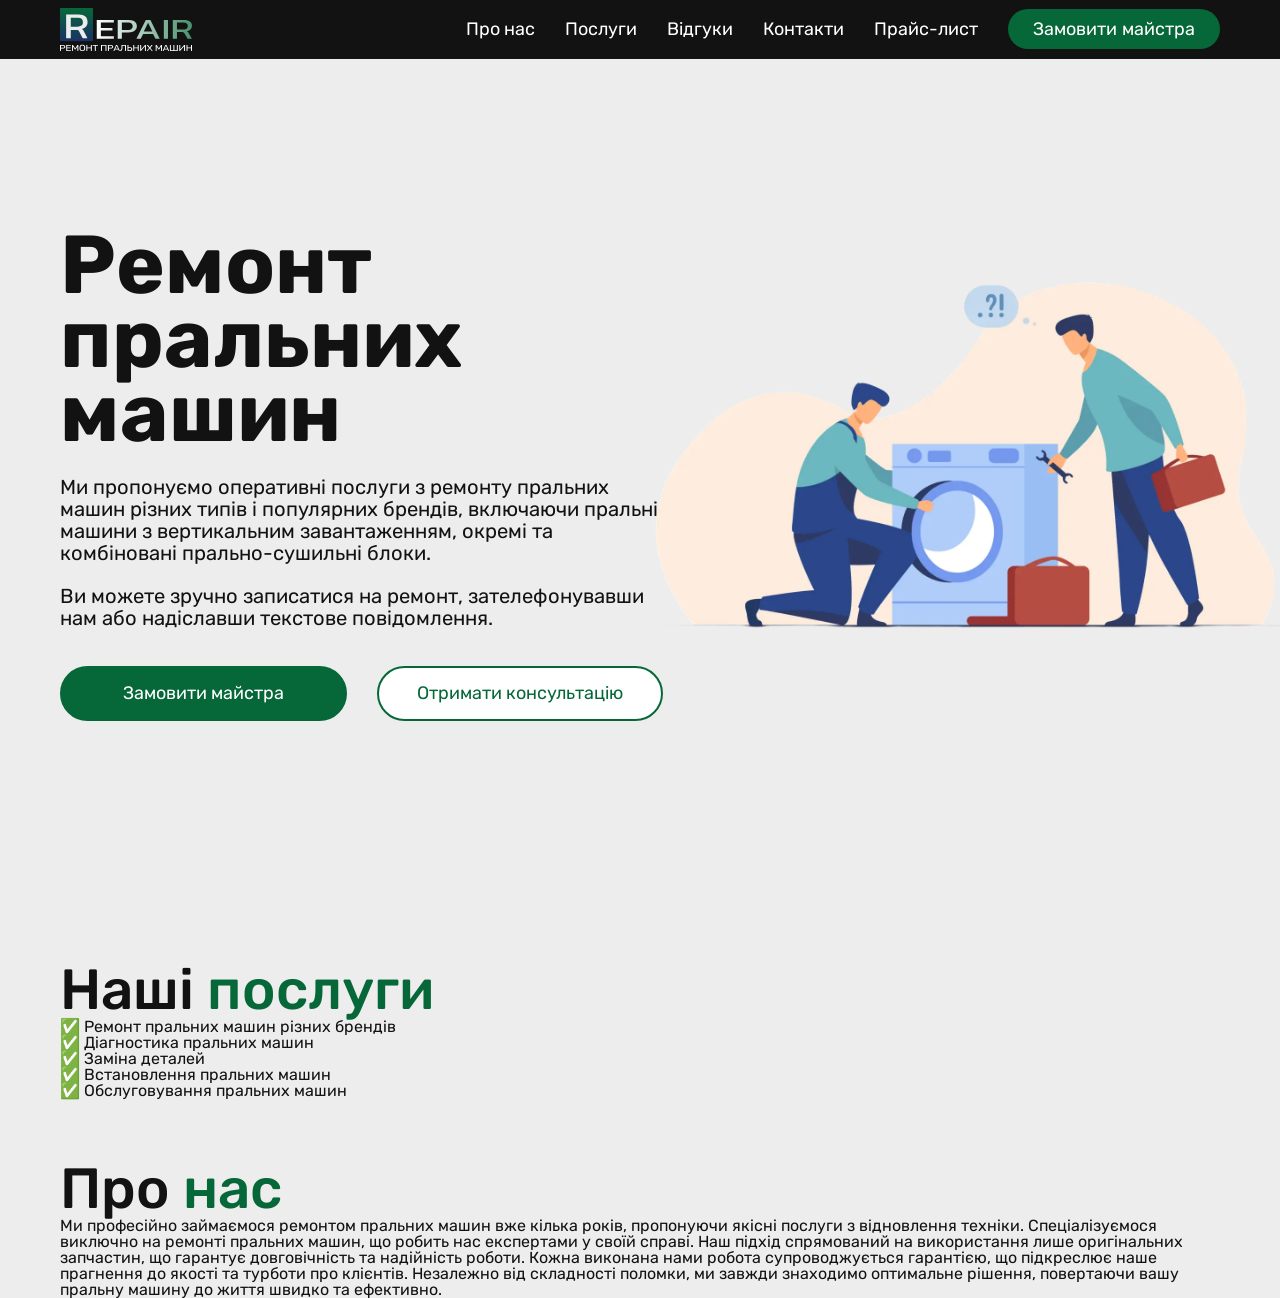
==== docs/index.html @ 026830dc "up" ====
<!DOCTYPE html>
<html lang="uk">

<head>
	<title>WMR | HOME</title>
	<meta charset="UTF-8">
	<meta name="format-detection" content="telephone=no">
	<!-- <style>body{opacity: 0;}</style> -->
	<link rel="stylesheet" href="css/style.min.css?_v=20241022170930">
	<link rel="shortcut icon" href="favicon.ico">
	<!-- <meta name="robots" content="noindex, nofollow"> -->
	<meta name="viewport" content="width=device-width, initial-scale=1.0">
</head>

<body>
	<div class="wrapper">
		<header class="header">
			<div class="header__container">
				<a href="index.html" class="header__logo" aria-label="link to index.html">
					<img src="img/icon/logo.svg" width="121" height="54" alt="Logo Repair ремонт пральних машин">
				</a>
				<div class="header__menu menu">
					<nav class="menu__body">
						<ul class="menu__list">
							<li class="menu__item"><a href="#" class="menu__link" aria-label="лінк до секції">Про нас</a></li>
							<li class="menu__item"><a href="#" class="menu__link" aria-label="лінк до секції">Послуги</a></li>
							<li class="menu__item"><a href="#" class="menu__link" aria-label="лінк до секції">Відгуки</a></li>
							<li class="menu__item"><a href="#" class="menu__link" aria-label="лінк до секції">Контакти</a></li>
							<li class="menu__item"><a href="#" class="menu__link" aria-label="лінк до секції">Прайс-лист</a></li>
						</ul>
					</nav>
					<a href="#" class="menu__contacts btn btn_one">
						Замовити <span>майстра</span>
					</a>
					<button type="button" class="menu__icon icon-menu">
						<span class="icon-menu__ic">
							<span></span>
						</span>
					</button>
				</div>
			</div>
		</header>
		<main class="page">
			<section class="hero">
				<div class="hero__bg">
					<picture>
						<source srcset="img/hero-pc.webp" media="(min-width: 30.061em)" type="image/webp">
						<source srcset="img/hero-mb.webp" media="(max-width: 30.061em)" type="image/webp">
						<img class="ibg" src="img/hero-pc.webp" width="725" height="403" alt="два професійні майстри ремонтують пральну машинку">
					</picture>
				</div>
				<div class="hero__container">
					<div class="hero__body">
						<h1 class="hero__title title-hero">
							Ремонт<br> пральних машин
						</h1>
						<p class="hero__txt">
							Ми пропонуємо оперативні послуги з ремонту пральних машин різних типів і популярних брендів, включаючи пральні машини з вертикальним завантаженням, окремі та комбіновані прально-сушильні блоки.
						</p>
						<p class="hero__txt">
							Ви можете зручно записатися на ремонт, зателефонувавши нам або надіславши текстове повідомлення.
						</p>
						<div class="hero__buttons">
							<a href="#" class="hero__btn btn btn_two" aria-label="замовити послугу">
								Замовити майстра
							</a>
							<a href="#" class="hero__btn btn btn_three" aria-label="зателефонувати">
								Отримати консультацію
							</a>
						</div>
					</div>

				</div>
			</section>
			<section class="services">
				<div class="services__container">
					<h2 class="services__title title-main">
						Наші <span>послуги</span>
					</h2>
					<ul class="services__list">
						<li class="services__item">
							✅ Ремонт пральних машин різних брендів
						</li>
						<li class="services__item">
							✅ Діагностика пральних машин
						</li>
						<li class="services__item">
							✅ Заміна деталей
						</li>
						<li class="services__item">
							✅ Встановлення пральних машин
						</li>
						<li class="services__item">
							✅ Обслуговування пральних машин
						</li>
					</ul>
				</div>
			</section>
			<section class="about">
				<div class="about__container">
					<h2 class="about__title title-main">
						Про <span>нас</span>
					</h2>
					<p class="about_txt">
						Ми професійно займаємося ремонтом пральних машин вже кілька років, пропонуючи якісні послуги з відновлення техніки. Спеціалізуємося виключно на ремонті пральних машин, що робить нас експертами у своїй справі. Наш підхід спрямований на використання лише оригінальних запчастин, що гарантує довговічність та надійність роботи. Кожна виконана нами робота супроводжується гарантією, що підкреслює наше прагнення до якості та турботи про клієнтів. Незалежно від складності поломки, ми завжди знаходимо оптимальне рішення, повертаючи вашу пральну машину до життя швидко та ефективно.
					</p>
				</div>
			</section>
		</main>
		<footer class="footer">
			<div class="footer__container">
			</div>
		</footer>
	</div>
	<script src="js/app.min.js?_v=20241022170930"></script>
</body>

</html>
---- docs/css/style.min.css ----
@font-face{font-family:Rubik;font-display:swap;src:url(../fonts/Rubik-Bold.woff2) format("woff2");font-weight:700;font-style:normal}@font-face{font-family:Rubik;font-display:swap;src:url(../fonts/Rubik-Medium.woff2) format("woff2");font-weight:500;font-style:normal}@font-face{font-family:Rubik;font-display:swap;src:url(../fonts/Rubik-Regular.woff2) format("woff2");font-weight:400;font-style:normal}*{padding:0;margin:0;border:0}*,*::after,*::before{box-sizing:border-box}*::after,*::before{display:inline-block}body,html{height:100%;min-width:320px}body{color:#121212;line-height:1;font-family:Rubik,sans-serif;font-size:1rem;-ms-text-size-adjust:100%;-moz-text-size-adjust:100%;-webkit-text-size-adjust:100%;-webkit-font-smoothing:antialiased;-moz-osx-font-smoothing:grayscale}button,input,textarea{font-family:Rubik,sans-serif;font-size:inherit;line-height:inherit;color:inherit;background-color:rgba(0,0,0,0)}input,textarea{width:100%}label{display:inline-block}button,option,select{cursor:pointer}a{display:inline-block;color:inherit;text-decoration:none}ul li{list-style:none}img{vertical-align:top}h1,h2,h3,h4,h5,h6{font-weight:inherit;font-size:inherit}body{scrollbar-gutter:stable;-ms-scroll-chaining:none;overscroll-behavior:none}.lock body{overflow:hidden;touch-action:none}.wrapper{min-height:100%;display:flex;flex-direction:column;overflow:hidden}@supports (overflow:clip){.wrapper{overflow:clip}}.wrapper>main{flex:1 1 auto}.wrapper>*{min-width:0}[class*="--gc"]{display:grid;min-width:0;grid-template-columns:.9375rem 1fr minmax(auto,73.125rem) 1fr .9375rem}[class*="--gc"]>*{min-width:0;grid-column:3/4}.ibg{width:100%;height:100%;-o-object-fit:cover;object-fit:cover}.ibg--top{-o-object-position:top;object-position:top}.ibg--bottom{-o-object-position:bottom;object-position:bottom}.ibg--left{-o-object-position:left;object-position:left}.ibg--right{-o-object-position:right;object-position:right}.ibg--contain{-o-object-fit:contain;object-fit:contain}[class*=__container]{width:100%;margin-inline:auto;padding-left:1.25rem;padding-right:1.25rem}body{background-color:#ededed}.btn{display:grid;place-items:center;padding:.3125rem 1.5625rem;border-radius:1.25rem;color:#fff;text-align:center;transition:color .3s ease,background-color .3s ease,border .3s ease;font-size:1.125rem}.btn_one{min-height:2.5rem;background-color:#066839}.btn_three,.btn_two{border:.125rem solid #066839}.btn_two{background-color:#066839}.btn_three{background-color:#fff;color:#066839}.title-hero{font-weight:700;line-height:.9}.header{position:fixed;z-index:10;top:0;left:0;width:100%;padding-top:.5rem;padding-bottom:.5rem;color:#fff;background-color:#121212}.header__container{display:flex;align-items:center;justify-content:space-between}.header__logo{display:inline-block;position:relative;z-index:5}.header__logo img{height:auto}.menu{display:flex;align-items:center}.menu__list{display:flex;flex-wrap:wrap}.menu__link{transition:color .3s ease}.menu__contacts{position:relative;z-index:5;display:flex;gap:5px}.icon-menu__ic{display:none}.hero{position:relative;min-height:100svh;display:flex;flex-direction:column}.hero__bg{z-index:-1}.hero__container{position:relative;z-index:2}.hero__title:not(:last-child){margin-bottom:1.5625rem}.hero__txt{line-height:1.1;font-weight:400}.hero__txt:not(:last-child){margin-bottom:1.25rem}.hero__buttons{display:grid}.title-main{font-weight:500}.title-main span{color:#066839}@media (min-width:30.06125em){.menu{gap:.3125rem 1.875rem}.menu__contacts span{display:inline-block}.hero{padding-top:6.25rem;padding-bottom:3.125rem}}@media (min-width:43.81125em){.hero__buttons{grid-template-columns:1fr 1fr;gap:1.875rem}}@media (min-width:51.31125em){.hero{justify-content:center}.hero__bg{position:absolute;top:50%;-webkit-transform:translate(0,-50%);transform:translate(0,-50%);right:0;width:50%}.hero__title{max-width:80%}.hero__txt{max-width:80%}.hero__buttons{max-width:80%}}@media (min-width:62.06125em){.menu__list{gap:.3125rem 1.875rem;align-items:center}.menu__link{font-weight:400;font-size:1.125rem}.icon-menu{display:none}}@media (min-width:75.06125em){.hero__body{width:65%}}@media (min-width:120em){[class*=__container]{max-width:81.25rem}.btn_three,.btn_two{border-radius:3.75rem}.btn_three,.btn_two{min-height:3.75rem}.title-hero{font-size:6.25rem}.header__logo img{width:9.375rem}.hero__txt{font-size:1.375rem}.hero__buttons{margin-top:3.125rem}.services{padding-top:5rem}.services{padding-bottom:5rem}.title-main{font-size:4.375rem}}@media (max-width:90em){[class*=__container]{max-width:75rem}}@media (max-width:62.06125em){.menu__body{position:fixed;width:100%;height:100%;left:-100%;top:0;overflow:auto;padding:4.375rem .9375rem .9375rem 1.875rem;transition:left .3s;background-color:#121212}.menu__body::before{content:"";position:fixed;width:100%;height:3.125rem;left:-100%;top:0;background-color:#121212;transition:left .3s;z-index:2}.menu-open .menu__body{left:0}.menu-open .menu__body::before{left:0}.menu__list{min-height:100%;flex-direction:column;justify-content:center;gap:1.875rem 1.875rem}.menu__link{font-size:2.625rem;font-weight:500}.icon-menu{width:2.5rem;aspect-ratio:1/1;display:grid;place-items:center}.icon-menu__ic{display:block;position:relative;width:1.875rem;height:1.125rem;z-index:5}.icon-menu__ic span,.icon-menu__ic::after,.icon-menu__ic::before{content:"";transition:all .3s ease 0s;right:0;position:absolute;width:100%;height:.125rem;background-color:#ededed}.icon-menu__ic::before{top:0}.icon-menu__ic::after{bottom:0}.icon-menu__ic span{top:calc(50% - .0625rem)}.menu-open .icon-menu__ic span{width:0}.menu-open .icon-menu__ic::before{top:calc(50% - .0625rem);-webkit-transform:rotate(-45deg);transform:rotate(-45deg)}.menu-open .icon-menu__ic::after{bottom:calc(50% - .0625rem);-webkit-transform:rotate(45deg);transform:rotate(45deg)}}@media (max-width:62.06125em)and (any-hover:none){.icon-menu__ic{cursor:default}}@media (max-width:43.81125em){.hero__buttons{gap:.625rem}}@media (max-width:30.06125em){.btn_three,.btn_two{border-radius:1.5625rem}.btn_three,.btn_two{min-height:3.125rem}.title-hero{font-size:3.75rem}.header__logo img{width:6.875rem}.menu{gap:.625rem}.menu__contacts span{display:none}.hero{padding-top:4.375rem;padding-bottom:1.875rem;justify-content:flex-end}.hero__bg{position:absolute;inset:0}.hero__bg::before{content:"";position:absolute;inset:0;background-color:rgba(0,0,0,.6)}.hero__body{color:#fff}.hero__txt{font-size:1.125rem}.hero__buttons{margin-top:1.25rem}.services{padding-top:2.5rem}.services{padding-bottom:2.5rem}.title-main{font-size:2.5rem}}@media (min-width:90em)and (max-width:120em){[class*=__container]{max-width:clamp(75rem ,56.25rem + 20.8333333333vw ,81.25rem)}}@media (min-width:30.06125em)and (max-width:120em){.btn_three,.btn_two{border-radius:clamp(1.5625rem ,.8313470278rem + 2.4322108101vw ,3.75rem)}.btn_three,.btn_two{min-height:clamp(3.125rem ,2.9160991508rem + .6949173743vw ,3.75rem)}.title-hero{font-size:clamp(3.75rem ,2.9143966032rem + 2.7796694973vw ,6.25rem)}.header__logo img{width:clamp(6.875rem ,6.0393966032rem + 2.7796694973vw ,9.375rem)}.hero__txt{font-size:clamp(1.125rem ,1.0414396603rem + .2779669497vw ,1.375rem)}.hero__buttons{margin-top:clamp(1.25rem ,.6232974524rem + 2.084752123vw ,3.125rem)}.services{padding-top:clamp(2.5rem ,1.6643966032rem + 2.7796694973vw ,5rem)}.services{padding-bottom:clamp(2.5rem ,1.6643966032rem + 2.7796694973vw ,5rem)}.title-main{font-size:clamp(2.5rem ,1.8732974524rem + 2.084752123vw ,4.375rem)}}@media (max-width:51.31125em)and (min-width:30.06125em){.hero{justify-content:space-between}.hero__bg{position:relative;width:70%;left:50%;-webkit-transform:translate(-50%,0);transform:translate(-50%,0);margin-bottom:3.125rem}}@media (max-width:75.06125em)and (min-width:51.31125em){.hero__body{width:75%}}@media (any-hover:hover){.btn_one:hover{background-color:#fff;color:#121212}.btn_two:hover{color:#066839;background-color:#fff}.btn_three:hover{color:#fff;background-color:#121212;border-color:#121212}.menu__link:hover{color:#066839}}
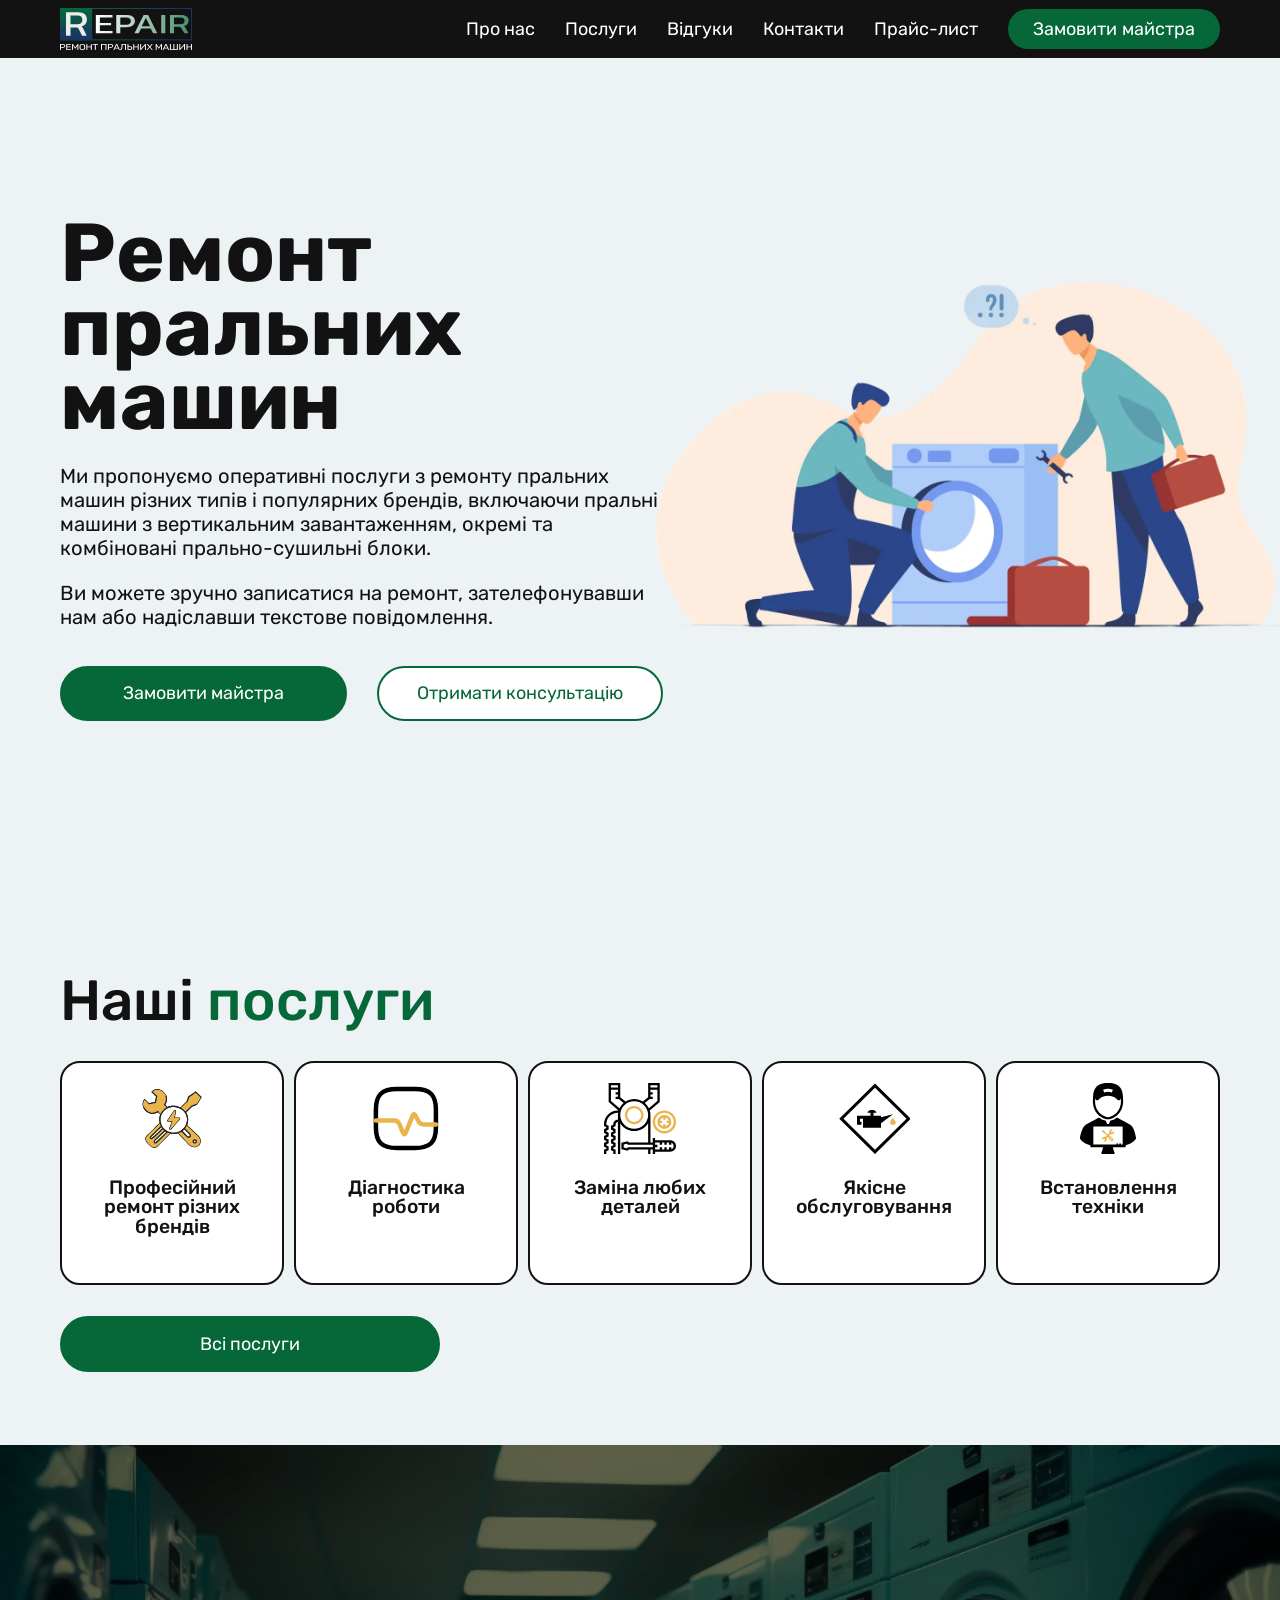
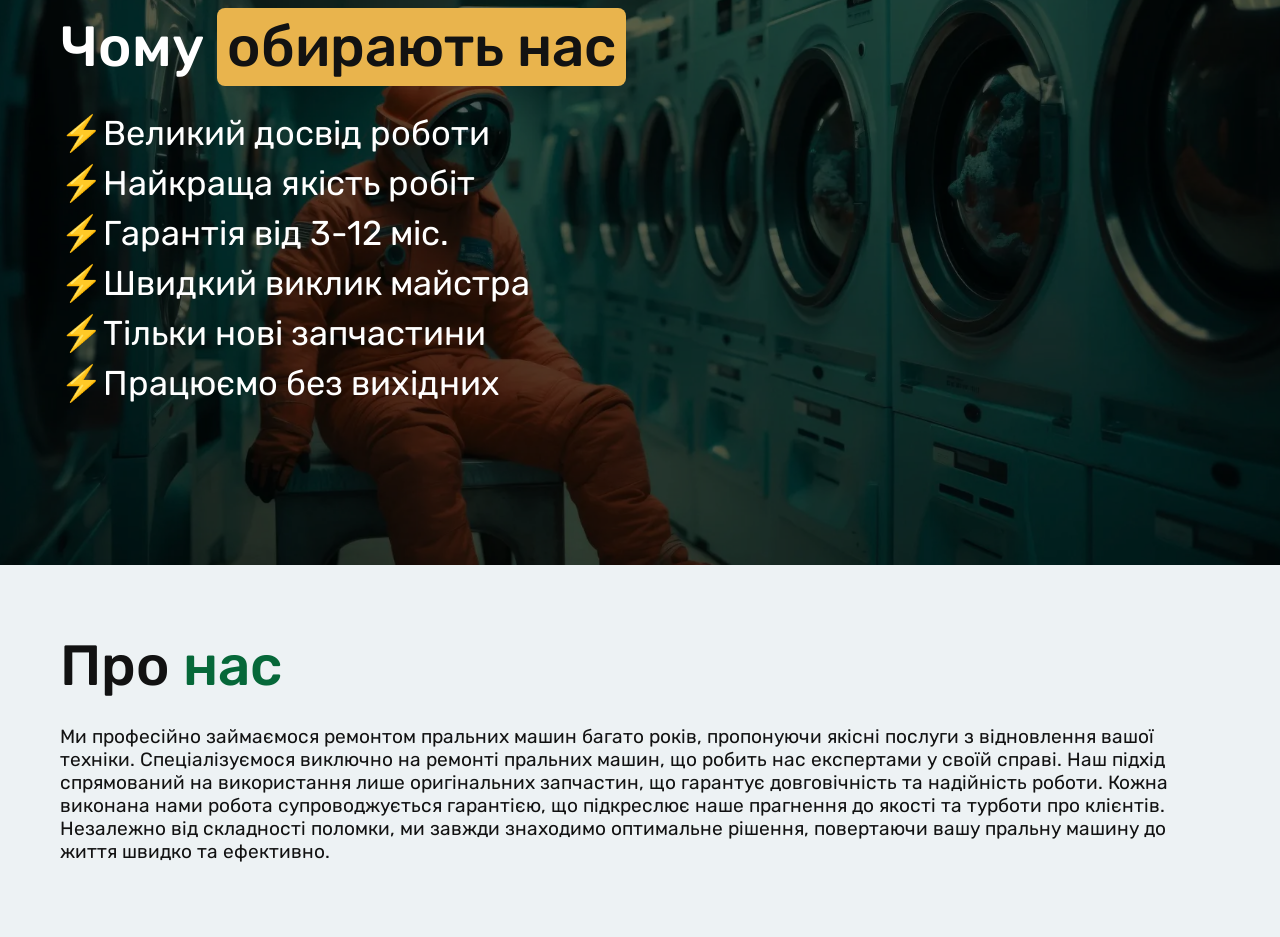
==== commit 6754b477: "up" ====
--- a/docs/index.html
+++ b/docs/index.html
@@ -6,7 +6,7 @@
 	<meta charset="UTF-8">
 	<meta name="format-detection" content="telephone=no">
 	<!-- <style>body{opacity: 0;}</style> -->
-	<link rel="stylesheet" href="css/style.min.css?_v=20241022170930">
+	<link rel="stylesheet" href="css/style.min.css?_v=20241022192157">
 	<link rel="shortcut icon" href="favicon.ico">
 	<!-- <meta name="robots" content="noindex, nofollow"> -->
 	<meta name="viewport" content="width=device-width, initial-scale=1.0">
@@ -32,7 +32,7 @@
 					<a href="#" class="menu__contacts btn btn_one">
 						Замовити <span>майстра</span>
 					</a>
-					<button type="button" class="menu__icon icon-menu">
+					<button type="button" class="menu__icon icon-menu" aria-label="відкриття мобільного меню">
 						<span class="icon-menu__ic">
 							<span></span>
 						</span>
@@ -79,19 +79,76 @@
 					</h2>
 					<ul class="services__list">
 						<li class="services__item">
-							✅ Ремонт пральних машин різних брендів
+							<div class="services__ic">
+								<img src="img/icon/services-01.svg" width="40" height="40" alt="icon repear">
+							</div>
+							<p>
+								Професійний ремонт різних брендів
+							</p>
 						</li>
 						<li class="services__item">
-							✅ Діагностика пральних машин
+							<div class="services__ic">
+								<img src="img/icon/services-02.svg" width="40" height="40" alt="icon repear">
+							</div>
+							<p>
+								Діагностика роботи
+							</p>
 						</li>
 						<li class="services__item">
-							✅ Заміна деталей
+							<div class="services__ic">
+								<img src="img/icon/services-03.svg" width="40" height="40" alt="icon repear">
+							</div>
+							<p>
+								Заміна любих деталей
+							</p>
 						</li>
 						<li class="services__item">
-							✅ Встановлення пральних машин
+							<div class="services__ic">
+								<img src="img/icon/services-05.svg" width="40" height="40" alt="icon repear">
+							</div>
+							<p>
+								Якісне обслуговування
+							</p>
 						</li>
 						<li class="services__item">
-							✅ Обслуговування пральних машин
+							<div class="services__ic">
+								<img src="img/icon/services-04.svg" width="40" height="40" alt="icon repear">
+							</div>
+							<p>
+								Встановлення техніки
+							</p>
+						</li>
+					</ul>
+					<div class="services__button">
+						<a href="#" class="services__link btn btn_two" aria-label="прокручування до блоку послуг з прайсом">
+							Всі послуги
+						</a>
+					</div>
+				</div>
+			</section>
+			<section class="why">
+				<div class="why__container">
+					<h2 class="why__title title-main">
+						Чому <span>обирають нас</span>
+					</h2>
+					<ul class="why__list">
+						<li class="why__item">
+							⚡️Великий досвід роботи
+						</li>
+						<li class="why__item">
+							⚡️Найкраща якість робіт
+						</li>
+						<li class="why__item">
+							⚡️Гарантія від 3-12 міс.
+						</li>
+						<li class="why__item">
+							⚡️Швидкий виклик майстра
+						</li>
+						<li class="why__item">
+							⚡️Тільки нові запчастини
+						</li>
+						<li class="why__item">
+							⚡️Працюємо без вихідних
 						</li>
 					</ul>
 				</div>
@@ -101,8 +158,8 @@
 					<h2 class="about__title title-main">
 						Про <span>нас</span>
 					</h2>
-					<p class="about_txt">
-						Ми професійно займаємося ремонтом пральних машин вже кілька років, пропонуючи якісні послуги з відновлення техніки. Спеціалізуємося виключно на ремонті пральних машин, що робить нас експертами у своїй справі. Наш підхід спрямований на використання лише оригінальних запчастин, що гарантує довговічність та надійність роботи. Кожна виконана нами робота супроводжується гарантією, що підкреслює наше прагнення до якості та турботи про клієнтів. Незалежно від складності поломки, ми завжди знаходимо оптимальне рішення, повертаючи вашу пральну машину до життя швидко та ефективно.
+					<p class="about__txt">
+						Ми професійно займаємося ремонтом пральних машин багато років, пропонуючи якісні послуги з відновлення вашої техніки. Спеціалізуємося виключно на ремонті пральних машин, що робить нас експертами у своїй справі. Наш підхід спрямований на використання лише оригінальних запчастин, що гарантує довговічність та надійність роботи. Кожна виконана нами робота супроводжується гарантією, що підкреслює наше прагнення до якості та турботи про клієнтів. Незалежно від складності поломки, ми завжди знаходимо оптимальне рішення, повертаючи вашу пральну машину до життя швидко та ефективно.
 					</p>
 				</div>
 			</section>
@@ -112,7 +169,7 @@
 			</div>
 		</footer>
 	</div>
-	<script src="js/app.min.js?_v=20241022170930"></script>
+	<script src="js/app.min.js?_v=20241022192157"></script>
 </body>
 
 </html>
--- a/docs/css/style.min.css
+++ b/docs/css/style.min.css
@@ -1 +1 @@
-@font-face{font-family:Rubik;font-display:swap;src:url(../fonts/Rubik-Bold.woff2) format("woff2");font-weight:700;font-style:normal}@font-face{font-family:Rubik;font-display:swap;src:url(../fonts/Rubik-Medium.woff2) format("woff2");font-weight:500;font-style:normal}@font-face{font-family:Rubik;font-display:swap;src:url(../fonts/Rubik-Regular.woff2) format("woff2");font-weight:400;font-style:normal}*{padding:0;margin:0;border:0}*,*::after,*::before{box-sizing:border-box}*::after,*::before{display:inline-block}body,html{height:100%;min-width:320px}body{color:#121212;line-height:1;font-family:Rubik,sans-serif;font-size:1rem;-ms-text-size-adjust:100%;-moz-text-size-adjust:100%;-webkit-text-size-adjust:100%;-webkit-font-smoothing:antialiased;-moz-osx-font-smoothing:grayscale}button,input,textarea{font-family:Rubik,sans-serif;font-size:inherit;line-height:inherit;color:inherit;background-color:rgba(0,0,0,0)}input,textarea{width:100%}label{display:inline-block}button,option,select{cursor:pointer}a{display:inline-block;color:inherit;text-decoration:none}ul li{list-style:none}img{vertical-align:top}h1,h2,h3,h4,h5,h6{font-weight:inherit;font-size:inherit}body{scrollbar-gutter:stable;-ms-scroll-chaining:none;overscroll-behavior:none}.lock body{overflow:hidden;touch-action:none}.wrapper{min-height:100%;display:flex;flex-direction:column;overflow:hidden}@supports (overflow:clip){.wrapper{overflow:clip}}.wrapper>main{flex:1 1 auto}.wrapper>*{min-width:0}[class*="--gc"]{display:grid;min-width:0;grid-template-columns:.9375rem 1fr minmax(auto,73.125rem) 1fr .9375rem}[class*="--gc"]>*{min-width:0;grid-column:3/4}.ibg{width:100%;height:100%;-o-object-fit:cover;object-fit:cover}.ibg--top{-o-object-position:top;object-position:top}.ibg--bottom{-o-object-position:bottom;object-position:bottom}.ibg--left{-o-object-position:left;object-position:left}.ibg--right{-o-object-position:right;object-position:right}.ibg--contain{-o-object-fit:contain;object-fit:contain}[class*=__container]{width:100%;margin-inline:auto;padding-left:1.25rem;padding-right:1.25rem}body{background-color:#ededed}.btn{display:grid;place-items:center;padding:.3125rem 1.5625rem;border-radius:1.25rem;color:#fff;text-align:center;transition:color .3s ease,background-color .3s ease,border .3s ease;font-size:1.125rem}.btn_one{min-height:2.5rem;background-color:#066839}.btn_three,.btn_two{border:.125rem solid #066839}.btn_two{background-color:#066839}.btn_three{background-color:#fff;color:#066839}.title-hero{font-weight:700;line-height:.9}.header{position:fixed;z-index:10;top:0;left:0;width:100%;padding-top:.5rem;padding-bottom:.5rem;color:#fff;background-color:#121212}.header__container{display:flex;align-items:center;justify-content:space-between}.header__logo{display:inline-block;position:relative;z-index:5}.header__logo img{height:auto}.menu{display:flex;align-items:center}.menu__list{display:flex;flex-wrap:wrap}.menu__link{transition:color .3s ease}.menu__contacts{position:relative;z-index:5;display:flex;gap:5px}.icon-menu__ic{display:none}.hero{position:relative;min-height:100svh;display:flex;flex-direction:column}.hero__bg{z-index:-1}.hero__container{position:relative;z-index:2}.hero__title:not(:last-child){margin-bottom:1.5625rem}.hero__txt{line-height:1.1;font-weight:400}.hero__txt:not(:last-child){margin-bottom:1.25rem}.hero__buttons{display:grid}.title-main{font-weight:500}.title-main span{color:#066839}@media (min-width:30.06125em){.menu{gap:.3125rem 1.875rem}.menu__contacts span{display:inline-block}.hero{padding-top:6.25rem;padding-bottom:3.125rem}}@media (min-width:43.81125em){.hero__buttons{grid-template-columns:1fr 1fr;gap:1.875rem}}@media (min-width:51.31125em){.hero{justify-content:center}.hero__bg{position:absolute;top:50%;-webkit-transform:translate(0,-50%);transform:translate(0,-50%);right:0;width:50%}.hero__title{max-width:80%}.hero__txt{max-width:80%}.hero__buttons{max-width:80%}}@media (min-width:62.06125em){.menu__list{gap:.3125rem 1.875rem;align-items:center}.menu__link{font-weight:400;font-size:1.125rem}.icon-menu{display:none}}@media (min-width:75.06125em){.hero__body{width:65%}}@media (min-width:120em){[class*=__container]{max-width:81.25rem}.btn_three,.btn_two{border-radius:3.75rem}.btn_three,.btn_two{min-height:3.75rem}.title-hero{font-size:6.25rem}.header__logo img{width:9.375rem}.hero__txt{font-size:1.375rem}.hero__buttons{margin-top:3.125rem}.services{padding-top:5rem}.services{padding-bottom:5rem}.title-main{font-size:4.375rem}}@media (max-width:90em){[class*=__container]{max-width:75rem}}@media (max-width:62.06125em){.menu__body{position:fixed;width:100%;height:100%;left:-100%;top:0;overflow:auto;padding:4.375rem .9375rem .9375rem 1.875rem;transition:left .3s;background-color:#121212}.menu__body::before{content:"";position:fixed;width:100%;height:3.125rem;left:-100%;top:0;background-color:#121212;transition:left .3s;z-index:2}.menu-open .menu__body{left:0}.menu-open .menu__body::before{left:0}.menu__list{min-height:100%;flex-direction:column;justify-content:center;gap:1.875rem 1.875rem}.menu__link{font-size:2.625rem;font-weight:500}.icon-menu{width:2.5rem;aspect-ratio:1/1;display:grid;place-items:center}.icon-menu__ic{display:block;position:relative;width:1.875rem;height:1.125rem;z-index:5}.icon-menu__ic span,.icon-menu__ic::after,.icon-menu__ic::before{content:"";transition:all .3s ease 0s;right:0;position:absolute;width:100%;height:.125rem;background-color:#ededed}.icon-menu__ic::before{top:0}.icon-menu__ic::after{bottom:0}.icon-menu__ic span{top:calc(50% - .0625rem)}.menu-open .icon-menu__ic span{width:0}.menu-open .icon-menu__ic::before{top:calc(50% - .0625rem);-webkit-transform:rotate(-45deg);transform:rotate(-45deg)}.menu-open .icon-menu__ic::after{bottom:calc(50% - .0625rem);-webkit-transform:rotate(45deg);transform:rotate(45deg)}}@media (max-width:62.06125em)and (any-hover:none){.icon-menu__ic{cursor:default}}@media (max-width:43.81125em){.hero__buttons{gap:.625rem}}@media (max-width:30.06125em){.btn_three,.btn_two{border-radius:1.5625rem}.btn_three,.btn_two{min-height:3.125rem}.title-hero{font-size:3.75rem}.header__logo img{width:6.875rem}.menu{gap:.625rem}.menu__contacts span{display:none}.hero{padding-top:4.375rem;padding-bottom:1.875rem;justify-content:flex-end}.hero__bg{position:absolute;inset:0}.hero__bg::before{content:"";position:absolute;inset:0;background-color:rgba(0,0,0,.6)}.hero__body{color:#fff}.hero__txt{font-size:1.125rem}.hero__buttons{margin-top:1.25rem}.services{padding-top:2.5rem}.services{padding-bottom:2.5rem}.title-main{font-size:2.5rem}}@media (min-width:90em)and (max-width:120em){[class*=__container]{max-width:clamp(75rem ,56.25rem + 20.8333333333vw ,81.25rem)}}@media (min-width:30.06125em)and (max-width:120em){.btn_three,.btn_two{border-radius:clamp(1.5625rem ,.8313470278rem + 2.4322108101vw ,3.75rem)}.btn_three,.btn_two{min-height:clamp(3.125rem ,2.9160991508rem + .6949173743vw ,3.75rem)}.title-hero{font-size:clamp(3.75rem ,2.9143966032rem + 2.7796694973vw ,6.25rem)}.header__logo img{width:clamp(6.875rem ,6.0393966032rem + 2.7796694973vw ,9.375rem)}.hero__txt{font-size:clamp(1.125rem ,1.0414396603rem + .2779669497vw ,1.375rem)}.hero__buttons{margin-top:clamp(1.25rem ,.6232974524rem + 2.084752123vw ,3.125rem)}.services{padding-top:clamp(2.5rem ,1.6643966032rem + 2.7796694973vw ,5rem)}.services{padding-bottom:clamp(2.5rem ,1.6643966032rem + 2.7796694973vw ,5rem)}.title-main{font-size:clamp(2.5rem ,1.8732974524rem + 2.084752123vw ,4.375rem)}}@media (max-width:51.31125em)and (min-width:30.06125em){.hero{justify-content:space-between}.hero__bg{position:relative;width:70%;left:50%;-webkit-transform:translate(-50%,0);transform:translate(-50%,0);margin-bottom:3.125rem}}@media (max-width:75.06125em)and (min-width:51.31125em){.hero__body{width:75%}}@media (any-hover:hover){.btn_one:hover{background-color:#fff;color:#121212}.btn_two:hover{color:#066839;background-color:#fff}.btn_three:hover{color:#fff;background-color:#121212;border-color:#121212}.menu__link:hover{color:#066839}}+@font-face{font-family:Rubik;font-display:swap;src:url(../fonts/Rubik-Bold.woff2) format("woff2");font-weight:700;font-style:normal}@font-face{font-family:Rubik;font-display:swap;src:url(../fonts/Rubik-Medium.woff2) format("woff2");font-weight:500;font-style:normal}@font-face{font-family:Rubik;font-display:swap;src:url(../fonts/Rubik-Regular.woff2) format("woff2");font-weight:400;font-style:normal}*{padding:0;margin:0;border:0}*,*::after,*::before{box-sizing:border-box}*::after,*::before{display:inline-block}body,html{height:100%;min-width:320px}body{color:#121212;line-height:1;font-family:Rubik,sans-serif;font-size:1rem;-ms-text-size-adjust:100%;-moz-text-size-adjust:100%;-webkit-text-size-adjust:100%;-webkit-font-smoothing:antialiased;-moz-osx-font-smoothing:grayscale}button,input,textarea{font-family:Rubik,sans-serif;font-size:inherit;line-height:inherit;color:inherit;background-color:rgba(0,0,0,0)}input,textarea{width:100%}label{display:inline-block}button,option,select{cursor:pointer}a{display:inline-block;color:inherit;text-decoration:none}ul li{list-style:none}img{vertical-align:top}h1,h2,h3,h4,h5,h6{font-weight:inherit;font-size:inherit}body{scrollbar-gutter:stable;-ms-scroll-chaining:none;overscroll-behavior:none}.lock body{overflow:hidden;touch-action:none}.wrapper{min-height:100%;display:flex;flex-direction:column;overflow:hidden}@supports (overflow:clip){.wrapper{overflow:clip}}.wrapper>main{flex:1 1 auto}.wrapper>*{min-width:0}[class*="--gc"]{display:grid;min-width:0;grid-template-columns:.9375rem 1fr minmax(auto,73.125rem) 1fr .9375rem}[class*="--gc"]>*{min-width:0;grid-column:3/4}.ibg{width:100%;height:100%;-o-object-fit:cover;object-fit:cover}.ibg--top{-o-object-position:top;object-position:top}.ibg--bottom{-o-object-position:bottom;object-position:bottom}.ibg--left{-o-object-position:left;object-position:left}.ibg--right{-o-object-position:right;object-position:right}.ibg--contain{-o-object-fit:contain;object-fit:contain}[class*=__container]{width:100%;margin-inline:auto;padding-left:1.25rem;padding-right:1.25rem}body{background-color:#edf2f4}.btn{display:grid;place-items:center;padding:.3125rem 1.5625rem;border-radius:1.25rem;color:#fff;text-align:center;transition:color .3s ease,background-color .3s ease,border .3s ease;font-size:1.125rem}.btn_one{min-height:2.5rem;background-color:#066839}.btn_three,.btn_two{border:.125rem solid #066839}.btn_two{background-color:#066839}.btn_three{background-color:#fff;color:#066839}.title-hero{font-weight:700;line-height:.9}.title-main{font-weight:500}.title-main span{color:#066839}.header{position:fixed;z-index:10;top:0;left:0;width:100%;padding-top:.5rem;padding-bottom:.5rem;color:#fff;background-color:#121212}.header__container{display:flex;align-items:center;justify-content:space-between}.header__logo{display:inline-block;position:relative;z-index:5}.header__logo img{height:auto}.menu{display:flex;align-items:center}.menu__list{display:flex;flex-wrap:wrap}.menu__link{transition:color .3s ease}.menu__contacts{position:relative;z-index:5;display:flex;gap:5px}.icon-menu__ic{display:none}.hero{position:relative;min-height:100svh;display:flex;flex-direction:column}.hero__bg{z-index:-1}.hero__container{position:relative;z-index:2}.hero__title:not(:last-child){margin-bottom:1.5625rem}.hero__txt{line-height:1.2;font-weight:400}.hero__txt:not(:last-child){margin-bottom:1.25rem}.hero__buttons{display:grid}.services__list{display:grid;gap:.625rem}.services__item{border:.125rem solid #121212;border-radius:1.25rem;aspect-ratio:1/1;background-color:#fff;font-weight:500;text-align:center;display:flex;flex-direction:column;gap:.625rem}.services__item p{flex:1}.services__ic{flex:1}.services__ic img{height:auto}.services__link{width:100%;max-width:23.75rem}.why{min-height:80svh;overflow:hidden;display:flex;align-items:center;background-repeat:no-repeat;background-size:cover;background-position:center;position:relative}.why:before{content:"";position:absolute;z-index:2;inset:0;background-color:rgba(0,0,0,.6)}.why__container{position:relative;z-index:3;color:#fff}.why__title{line-height:1.2}.why__title span{color:#121212;display:inline-block;background-color:#e9b44d;border-radius:.5rem;padding:.3125rem .625rem}.about__txt{line-height:1.2}@media (min-width:30.06125em){.menu{gap:.3125rem 1.875rem}.menu__contacts span{display:inline-block}.hero{padding-top:6.25rem}.services__list{grid-template-columns:repeat(auto-fit,minmax(12.5rem,1fr))}.why{background-image:url(../img/why-bg-pc.webp)}}@media (min-width:43.81125em){.hero__buttons{grid-template-columns:1fr 1fr;gap:1.875rem}}@media (min-width:48.06125em){.services__item{padding:1.25rem}}@media (min-width:51.31125em){.hero{justify-content:center}.hero__bg{position:absolute;top:50%;-webkit-transform:translate(0,-50%);transform:translate(0,-50%);right:0;width:50%}.hero__title{max-width:80%}.hero__txt{max-width:80%}.hero__buttons{max-width:80%}}@media (min-width:62.06125em){.menu__list{gap:.3125rem 1.875rem;align-items:center}.menu__link{font-weight:400;font-size:1.125rem}.icon-menu{display:none}}@media (min-width:75.06125em){.hero__body{width:65%}}@media (min-width:90em){.services__item{font-size:1.25rem}}@media (min-width:120em){[class*=__container]{max-width:81.25rem}.btn_three,.btn_two{border-radius:3.75rem}.btn_three,.btn_two{min-height:3.75rem}.title-hero{font-size:6.25rem}.title-main{font-size:4.375rem}.about,.services,.why{padding-top:6.25rem}.about,.services,.why{padding-bottom:6.25rem}.services__list,.title-main{margin-bottom:2.5rem}.header__logo img{width:9.375rem}.hero{padding-bottom:5rem}.hero__txt{font-size:1.375rem}.hero__buttons{margin-top:3.125rem}.services__ic img{width:5rem}.why__item{font-size:2.625rem}.why__item:not(:last-child){margin-bottom:1.25rem}.about__txt{font-size:1.25rem}}@media (max-width:90em){[class*=__container]{max-width:75rem}}@media (max-width:30em){.services__list,.title-main{margin-bottom:1.25rem}.why__item{font-size:1.5625rem}.why__item:not(:last-child){margin-bottom:.625rem}.about__txt{font-size:1.125rem}}@media (max-width:62.06125em){.menu__body{position:fixed;width:100%;height:100%;left:-100%;top:0;overflow:auto;padding:4.375rem .9375rem .9375rem 1.875rem;transition:left .3s;background-color:#121212}.menu__body::before{content:"";position:fixed;width:100%;height:3.125rem;left:-100%;top:0;background-color:#121212;transition:left .3s;z-index:2}.menu-open .menu__body{left:0}.menu-open .menu__body::before{left:0}.menu__list{min-height:100%;flex-direction:column;justify-content:center;gap:1.875rem 1.875rem}.menu__link{font-size:2.625rem;font-weight:500}.icon-menu{width:2.5rem;aspect-ratio:1/1;display:grid;place-items:center}.icon-menu__ic{display:block;position:relative;width:1.875rem;height:1.125rem;z-index:5}.icon-menu__ic span,.icon-menu__ic::after,.icon-menu__ic::before{content:"";transition:all .3s ease 0s;right:0;position:absolute;width:100%;height:.125rem;background-color:#ededed}.icon-menu__ic::before{top:0}.icon-menu__ic::after{bottom:0}.icon-menu__ic span{top:calc(50% - .0625rem)}.menu-open .icon-menu__ic span{width:0}.menu-open .icon-menu__ic::before{top:calc(50% - .0625rem);-webkit-transform:rotate(-45deg);transform:rotate(-45deg)}.menu-open .icon-menu__ic::after{bottom:calc(50% - .0625rem);-webkit-transform:rotate(45deg);transform:rotate(45deg)}}@media (max-width:62.06125em)and (any-hover:none){.icon-menu__ic{cursor:default}}@media (max-width:51.31125em){.services__button{display:flex;justify-content:center}}@media (max-width:43.81125em){.hero__buttons{gap:.625rem}}@media (max-width:30.06125em){.btn_three,.btn_two{border-radius:1.5625rem}.btn_three,.btn_two{min-height:3.125rem}.title-hero{font-size:3.75rem}.title-main{font-size:2.5rem}.about,.services,.why{padding-top:2.5rem}.about,.services,.why{padding-bottom:2.5rem}.header__logo img{width:6.875rem}.menu{gap:.625rem}.menu__contacts span{display:none}.hero{padding-bottom:2.5rem}.hero{padding-top:4.375rem;justify-content:flex-end}.hero__bg{position:absolute;inset:0}.hero__bg::before{content:"";position:absolute;inset:0;background-color:rgba(0,0,0,.6)}.hero__body{color:#fff}.hero__txt{font-size:1.125rem}.hero__buttons{margin-top:1.25rem}.services__list{grid-template-columns:1fr 1fr;grid-template-rows:1fr 1fr 1fr}.services__item{padding:.625rem}.services__item{font-size:1rem}.services__item:last-child{grid-column:1/3;aspect-ratio:unset}.services__ic img{width:3.75rem}.why{background-image:url(../img/why-bg-mb.webp)}}@media (max-width:21.31125em){.services__item p{word-break:break-all}}@media (min-width:90em)and (max-width:120em){[class*=__container]{max-width:clamp(75rem ,56.25rem + 20.8333333333vw ,81.25rem)}}@media (min-width:30.06125em)and (max-width:120em){.btn_three,.btn_two{border-radius:clamp(1.5625rem ,.8313470278rem + 2.4322108101vw ,3.75rem)}.btn_three,.btn_two{min-height:clamp(3.125rem ,2.9160991508rem + .6949173743vw ,3.75rem)}.title-hero{font-size:clamp(3.75rem ,2.9143966032rem + 2.7796694973vw ,6.25rem)}.title-main{font-size:clamp(2.5rem ,1.8732974524rem + 2.084752123vw ,4.375rem)}.about,.services,.why{padding-top:clamp(2.5rem ,1.2465949049rem + 4.1695042459vw ,6.25rem)}.about,.services,.why{padding-bottom:clamp(2.5rem ,1.2465949049rem + 4.1695042459vw ,6.25rem)}.header__logo img{width:clamp(6.875rem ,6.0393966032rem + 2.7796694973vw ,9.375rem)}.hero{padding-bottom:clamp(2.5rem ,1.6643966032rem + 2.7796694973vw ,5rem)}.hero__txt{font-size:clamp(1.125rem ,1.0414396603rem + .2779669497vw ,1.375rem)}.hero__buttons{margin-top:clamp(1.25rem ,.6232974524rem + 2.084752123vw ,3.125rem)}.services__ic img{width:clamp(3.75rem ,3.3321983016rem + 1.3898347486vw ,5rem)}}@media (min-width:30em)and (max-width:120em){.services__list,.title-main{margin-bottom:clamp(1.25rem ,.8333333333rem + 1.3888888889vw ,2.5rem)}.why__item{font-size:clamp(1.5625rem ,1.2083333333rem + 1.1805555556vw ,2.625rem)}.why__item:not(:last-child){margin-bottom:clamp(.625rem ,.4166666667rem + .6944444444vw ,1.25rem)}.about__txt{font-size:clamp(1.125rem ,1.0833333333rem + .1388888889vw ,1.25rem)}}@media (max-width:51.31125em)and (min-width:30.06125em){.hero{justify-content:space-between}.hero__bg{position:relative;width:70%;left:50%;-webkit-transform:translate(-50%,0);transform:translate(-50%,0);margin-bottom:3.125rem}}@media (max-width:75.06125em)and (min-width:51.31125em){.hero__body{width:75%}}@media (min-width:30.06125em)and (max-width:48.06125em){.services__item{padding:clamp(.625rem ,-.4187934028rem + 3.4722222222vw ,1.25rem)}}@media (min-width:30.06125em)and (max-width:90em){.services__item{font-size:clamp(1rem ,.8746167963rem + .4170924485vw ,1.25rem)}}@media (any-hover:hover){.btn_one:hover{background-color:#fff;color:#121212}.btn_two:hover{color:#066839;background-color:#fff}.btn_three:hover{color:#fff;background-color:#121212;border-color:#121212}.menu__link:hover{color:#066839}}
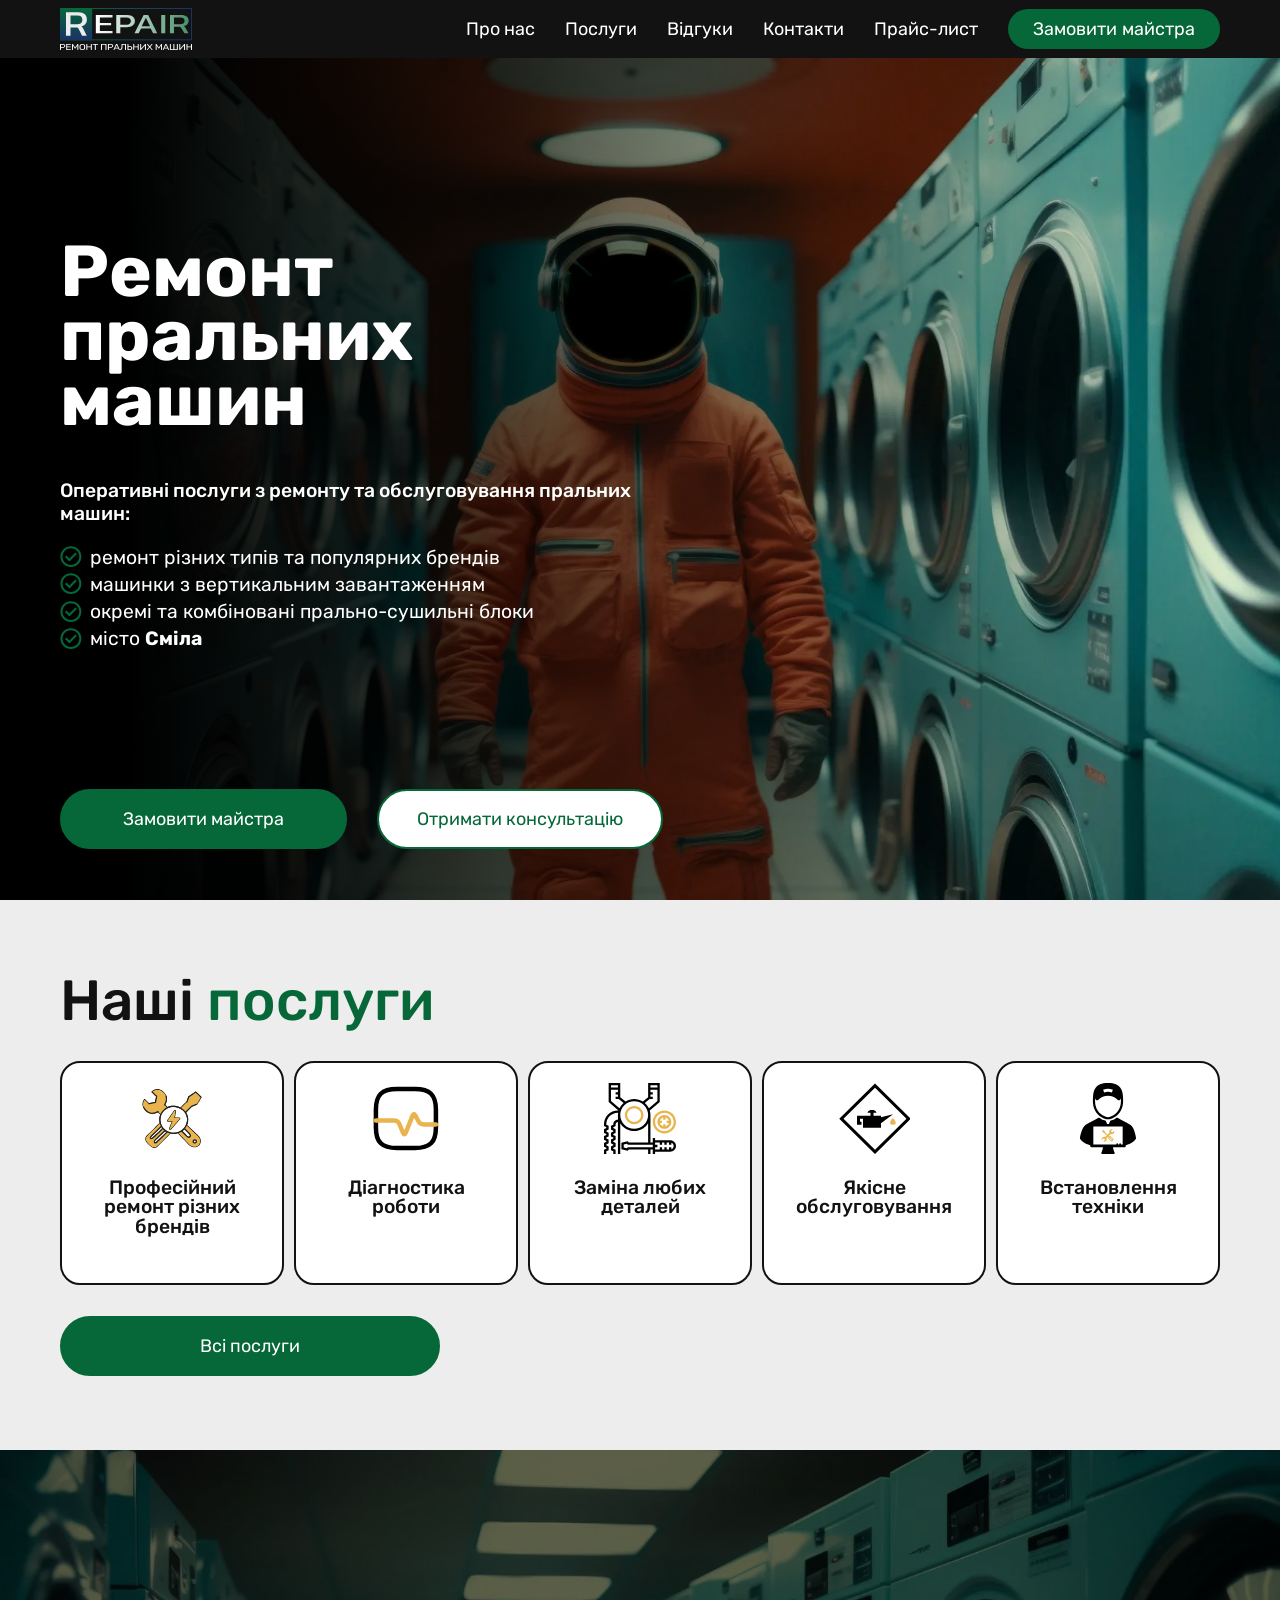
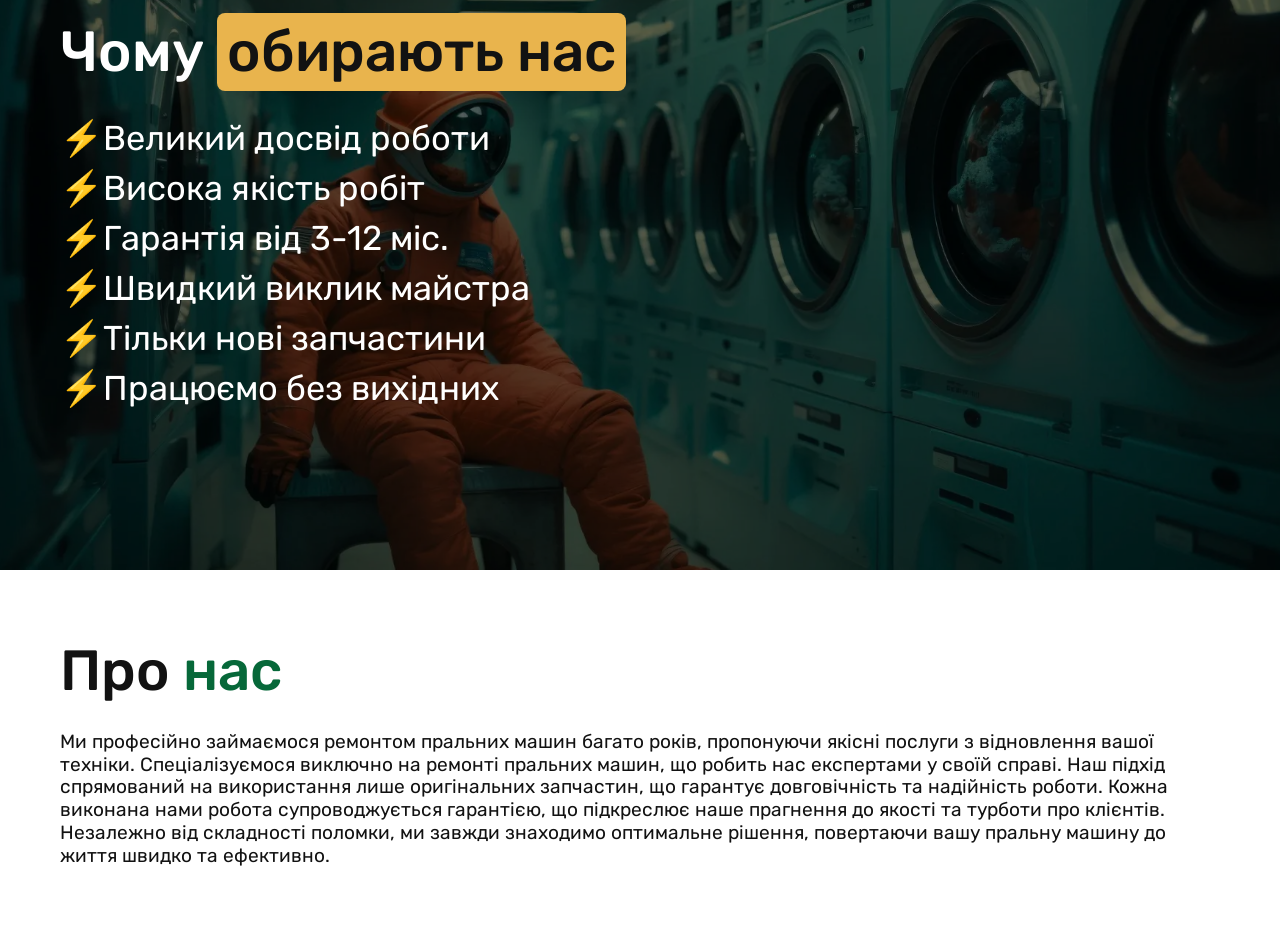
==== commit e7900957: "up" ====
--- a/docs/index.html
+++ b/docs/index.html
@@ -6,7 +6,7 @@
 	<meta charset="UTF-8">
 	<meta name="format-detection" content="telephone=no">
 	<!-- <style>body{opacity: 0;}</style> -->
-	<link rel="stylesheet" href="css/style.min.css?_v=20241022192157">
+	<link rel="stylesheet" href="css/style.min.css?_v=20241022225902">
 	<link rel="shortcut icon" href="favicon.ico">
 	<!-- <meta name="robots" content="noindex, nofollow"> -->
 	<meta name="viewport" content="width=device-width, initial-scale=1.0">
@@ -44,22 +44,43 @@
 			<section class="hero">
 				<div class="hero__bg">
 					<picture>
-						<source srcset="img/hero-pc.webp" media="(min-width: 30.061em)" type="image/webp">
-						<source srcset="img/hero-mb.webp" media="(max-width: 30.061em)" type="image/webp">
+						<source srcset="img/hero-pc2.webp" media="(min-width: 30.061em)" type="image/webp">
+						<source srcset="img/hero-mb2.webp" media="(max-width: 30.061em)" type="image/webp">
 						<img class="ibg" src="img/hero-pc.webp" width="725" height="403" alt="два професійні майстри ремонтують пральну машинку">
 					</picture>
 				</div>
 				<div class="hero__container">
 					<div class="hero__body">
-						<h1 class="hero__title title-hero">
-							Ремонт<br> пральних машин
-						</h1>
-						<p class="hero__txt">
-							Ми пропонуємо оперативні послуги з ремонту пральних машин різних типів і популярних брендів, включаючи пральні машини з вертикальним завантаженням, окремі та комбіновані прально-сушильні блоки.
-						</p>
-						<p class="hero__txt">
-							Ви можете зручно записатися на ремонт, зателефонувавши нам або надіславши текстове повідомлення.
-						</p>
+						<div class="hero__top">
+							<h1 class="hero__title title-hero">
+								Ремонт<br> пральних машин
+							</h1>
+							<p class="hero__txt">
+								Оперативні послуги з ремонту та обслуговування пральних машин:
+							</p>
+							<ul class="hero__list">
+								<li class="hero__item">
+									<p>
+										ремонт різних типів та популярних брендів
+									</p>
+								</li>
+								<li class="hero__item">
+									<p>
+										машинки з вертикальним завантаженням
+									</p>
+								</li>
+								<li class="hero__item">
+									<p>
+										окремі та комбіновані прально-сушильні блоки
+									</p>
+								</li>
+								<li class="hero__item">
+									<p>
+										місто <b>Сміла</b>
+									</p>
+								</li>
+							</ul>
+						</div>
 						<div class="hero__buttons">
 							<a href="#" class="hero__btn btn btn_two" aria-label="замовити послугу">
 								Замовити майстра
@@ -136,7 +157,7 @@
 							⚡️Великий досвід роботи
 						</li>
 						<li class="why__item">
-							⚡️Найкраща якість робіт
+							⚡️Висока якість робіт
 						</li>
 						<li class="why__item">
 							⚡️Гарантія від 3-12 міс.
@@ -169,7 +190,7 @@
 			</div>
 		</footer>
 	</div>
-	<script src="js/app.min.js?_v=20241022192157"></script>
+	<script src="js/app.min.js?_v=20241022225902"></script>
 </body>
 
 </html>
--- a/docs/css/style.min.css
+++ b/docs/css/style.min.css
@@ -1 +1 @@
-@font-face{font-family:Rubik;font-display:swap;src:url(../fonts/Rubik-Bold.woff2) format("woff2");font-weight:700;font-style:normal}@font-face{font-family:Rubik;font-display:swap;src:url(../fonts/Rubik-Medium.woff2) format("woff2");font-weight:500;font-style:normal}@font-face{font-family:Rubik;font-display:swap;src:url(../fonts/Rubik-Regular.woff2) format("woff2");font-weight:400;font-style:normal}*{padding:0;margin:0;border:0}*,*::after,*::before{box-sizing:border-box}*::after,*::before{display:inline-block}body,html{height:100%;min-width:320px}body{color:#121212;line-height:1;font-family:Rubik,sans-serif;font-size:1rem;-ms-text-size-adjust:100%;-moz-text-size-adjust:100%;-webkit-text-size-adjust:100%;-webkit-font-smoothing:antialiased;-moz-osx-font-smoothing:grayscale}button,input,textarea{font-family:Rubik,sans-serif;font-size:inherit;line-height:inherit;color:inherit;background-color:rgba(0,0,0,0)}input,textarea{width:100%}label{display:inline-block}button,option,select{cursor:pointer}a{display:inline-block;color:inherit;text-decoration:none}ul li{list-style:none}img{vertical-align:top}h1,h2,h3,h4,h5,h6{font-weight:inherit;font-size:inherit}body{scrollbar-gutter:stable;-ms-scroll-chaining:none;overscroll-behavior:none}.lock body{overflow:hidden;touch-action:none}.wrapper{min-height:100%;display:flex;flex-direction:column;overflow:hidden}@supports (overflow:clip){.wrapper{overflow:clip}}.wrapper>main{flex:1 1 auto}.wrapper>*{min-width:0}[class*="--gc"]{display:grid;min-width:0;grid-template-columns:.9375rem 1fr minmax(auto,73.125rem) 1fr .9375rem}[class*="--gc"]>*{min-width:0;grid-column:3/4}.ibg{width:100%;height:100%;-o-object-fit:cover;object-fit:cover}.ibg--top{-o-object-position:top;object-position:top}.ibg--bottom{-o-object-position:bottom;object-position:bottom}.ibg--left{-o-object-position:left;object-position:left}.ibg--right{-o-object-position:right;object-position:right}.ibg--contain{-o-object-fit:contain;object-fit:contain}[class*=__container]{width:100%;margin-inline:auto;padding-left:1.25rem;padding-right:1.25rem}body{background-color:#edf2f4}.btn{display:grid;place-items:center;padding:.3125rem 1.5625rem;border-radius:1.25rem;color:#fff;text-align:center;transition:color .3s ease,background-color .3s ease,border .3s ease;font-size:1.125rem}.btn_one{min-height:2.5rem;background-color:#066839}.btn_three,.btn_two{border:.125rem solid #066839}.btn_two{background-color:#066839}.btn_three{background-color:#fff;color:#066839}.title-hero{font-weight:700;line-height:.9}.title-main{font-weight:500}.title-main span{color:#066839}.header{position:fixed;z-index:10;top:0;left:0;width:100%;padding-top:.5rem;padding-bottom:.5rem;color:#fff;background-color:#121212}.header__container{display:flex;align-items:center;justify-content:space-between}.header__logo{display:inline-block;position:relative;z-index:5}.header__logo img{height:auto}.menu{display:flex;align-items:center}.menu__list{display:flex;flex-wrap:wrap}.menu__link{transition:color .3s ease}.menu__contacts{position:relative;z-index:5;display:flex;gap:5px}.icon-menu__ic{display:none}.hero{position:relative;min-height:100svh;display:flex;flex-direction:column}.hero__bg{z-index:-1}.hero__container{position:relative;z-index:2}.hero__title:not(:last-child){margin-bottom:1.5625rem}.hero__txt{line-height:1.2;font-weight:400}.hero__txt:not(:last-child){margin-bottom:1.25rem}.hero__buttons{display:grid}.services__list{display:grid;gap:.625rem}.services__item{border:.125rem solid #121212;border-radius:1.25rem;aspect-ratio:1/1;background-color:#fff;font-weight:500;text-align:center;display:flex;flex-direction:column;gap:.625rem}.services__item p{flex:1}.services__ic{flex:1}.services__ic img{height:auto}.services__link{width:100%;max-width:23.75rem}.why{min-height:80svh;overflow:hidden;display:flex;align-items:center;background-repeat:no-repeat;background-size:cover;background-position:center;position:relative}.why:before{content:"";position:absolute;z-index:2;inset:0;background-color:rgba(0,0,0,.6)}.why__container{position:relative;z-index:3;color:#fff}.why__title{line-height:1.2}.why__title span{color:#121212;display:inline-block;background-color:#e9b44d;border-radius:.5rem;padding:.3125rem .625rem}.about__txt{line-height:1.2}@media (min-width:30.06125em){.menu{gap:.3125rem 1.875rem}.menu__contacts span{display:inline-block}.hero{padding-top:6.25rem}.services__list{grid-template-columns:repeat(auto-fit,minmax(12.5rem,1fr))}.why{background-image:url(../img/why-bg-pc.webp)}}@media (min-width:43.81125em){.hero__buttons{grid-template-columns:1fr 1fr;gap:1.875rem}}@media (min-width:48.06125em){.services__item{padding:1.25rem}}@media (min-width:51.31125em){.hero{justify-content:center}.hero__bg{position:absolute;top:50%;-webkit-transform:translate(0,-50%);transform:translate(0,-50%);right:0;width:50%}.hero__title{max-width:80%}.hero__txt{max-width:80%}.hero__buttons{max-width:80%}}@media (min-width:62.06125em){.menu__list{gap:.3125rem 1.875rem;align-items:center}.menu__link{font-weight:400;font-size:1.125rem}.icon-menu{display:none}}@media (min-width:75.06125em){.hero__body{width:65%}}@media (min-width:90em){.services__item{font-size:1.25rem}}@media (min-width:120em){[class*=__container]{max-width:81.25rem}.btn_three,.btn_two{border-radius:3.75rem}.btn_three,.btn_two{min-height:3.75rem}.title-hero{font-size:6.25rem}.title-main{font-size:4.375rem}.about,.services,.why{padding-top:6.25rem}.about,.services,.why{padding-bottom:6.25rem}.services__list,.title-main{margin-bottom:2.5rem}.header__logo img{width:9.375rem}.hero{padding-bottom:5rem}.hero__txt{font-size:1.375rem}.hero__buttons{margin-top:3.125rem}.services__ic img{width:5rem}.why__item{font-size:2.625rem}.why__item:not(:last-child){margin-bottom:1.25rem}.about__txt{font-size:1.25rem}}@media (max-width:90em){[class*=__container]{max-width:75rem}}@media (max-width:30em){.services__list,.title-main{margin-bottom:1.25rem}.why__item{font-size:1.5625rem}.why__item:not(:last-child){margin-bottom:.625rem}.about__txt{font-size:1.125rem}}@media (max-width:62.06125em){.menu__body{position:fixed;width:100%;height:100%;left:-100%;top:0;overflow:auto;padding:4.375rem .9375rem .9375rem 1.875rem;transition:left .3s;background-color:#121212}.menu__body::before{content:"";position:fixed;width:100%;height:3.125rem;left:-100%;top:0;background-color:#121212;transition:left .3s;z-index:2}.menu-open .menu__body{left:0}.menu-open .menu__body::before{left:0}.menu__list{min-height:100%;flex-direction:column;justify-content:center;gap:1.875rem 1.875rem}.menu__link{font-size:2.625rem;font-weight:500}.icon-menu{width:2.5rem;aspect-ratio:1/1;display:grid;place-items:center}.icon-menu__ic{display:block;position:relative;width:1.875rem;height:1.125rem;z-index:5}.icon-menu__ic span,.icon-menu__ic::after,.icon-menu__ic::before{content:"";transition:all .3s ease 0s;right:0;position:absolute;width:100%;height:.125rem;background-color:#ededed}.icon-menu__ic::before{top:0}.icon-menu__ic::after{bottom:0}.icon-menu__ic span{top:calc(50% - .0625rem)}.menu-open .icon-menu__ic span{width:0}.menu-open .icon-menu__ic::before{top:calc(50% - .0625rem);-webkit-transform:rotate(-45deg);transform:rotate(-45deg)}.menu-open .icon-menu__ic::after{bottom:calc(50% - .0625rem);-webkit-transform:rotate(45deg);transform:rotate(45deg)}}@media (max-width:62.06125em)and (any-hover:none){.icon-menu__ic{cursor:default}}@media (max-width:51.31125em){.services__button{display:flex;justify-content:center}}@media (max-width:43.81125em){.hero__buttons{gap:.625rem}}@media (max-width:30.06125em){.btn_three,.btn_two{border-radius:1.5625rem}.btn_three,.btn_two{min-height:3.125rem}.title-hero{font-size:3.75rem}.title-main{font-size:2.5rem}.about,.services,.why{padding-top:2.5rem}.about,.services,.why{padding-bottom:2.5rem}.header__logo img{width:6.875rem}.menu{gap:.625rem}.menu__contacts span{display:none}.hero{padding-bottom:2.5rem}.hero{padding-top:4.375rem;justify-content:flex-end}.hero__bg{position:absolute;inset:0}.hero__bg::before{content:"";position:absolute;inset:0;background-color:rgba(0,0,0,.6)}.hero__body{color:#fff}.hero__txt{font-size:1.125rem}.hero__buttons{margin-top:1.25rem}.services__list{grid-template-columns:1fr 1fr;grid-template-rows:1fr 1fr 1fr}.services__item{padding:.625rem}.services__item{font-size:1rem}.services__item:last-child{grid-column:1/3;aspect-ratio:unset}.services__ic img{width:3.75rem}.why{background-image:url(../img/why-bg-mb.webp)}}@media (max-width:21.31125em){.services__item p{word-break:break-all}}@media (min-width:90em)and (max-width:120em){[class*=__container]{max-width:clamp(75rem ,56.25rem + 20.8333333333vw ,81.25rem)}}@media (min-width:30.06125em)and (max-width:120em){.btn_three,.btn_two{border-radius:clamp(1.5625rem ,.8313470278rem + 2.4322108101vw ,3.75rem)}.btn_three,.btn_two{min-height:clamp(3.125rem ,2.9160991508rem + .6949173743vw ,3.75rem)}.title-hero{font-size:clamp(3.75rem ,2.9143966032rem + 2.7796694973vw ,6.25rem)}.title-main{font-size:clamp(2.5rem ,1.8732974524rem + 2.084752123vw ,4.375rem)}.about,.services,.why{padding-top:clamp(2.5rem ,1.2465949049rem + 4.1695042459vw ,6.25rem)}.about,.services,.why{padding-bottom:clamp(2.5rem ,1.2465949049rem + 4.1695042459vw ,6.25rem)}.header__logo img{width:clamp(6.875rem ,6.0393966032rem + 2.7796694973vw ,9.375rem)}.hero{padding-bottom:clamp(2.5rem ,1.6643966032rem + 2.7796694973vw ,5rem)}.hero__txt{font-size:clamp(1.125rem ,1.0414396603rem + .2779669497vw ,1.375rem)}.hero__buttons{margin-top:clamp(1.25rem ,.6232974524rem + 2.084752123vw ,3.125rem)}.services__ic img{width:clamp(3.75rem ,3.3321983016rem + 1.3898347486vw ,5rem)}}@media (min-width:30em)and (max-width:120em){.services__list,.title-main{margin-bottom:clamp(1.25rem ,.8333333333rem + 1.3888888889vw ,2.5rem)}.why__item{font-size:clamp(1.5625rem ,1.2083333333rem + 1.1805555556vw ,2.625rem)}.why__item:not(:last-child){margin-bottom:clamp(.625rem ,.4166666667rem + .6944444444vw ,1.25rem)}.about__txt{font-size:clamp(1.125rem ,1.0833333333rem + .1388888889vw ,1.25rem)}}@media (max-width:51.31125em)and (min-width:30.06125em){.hero{justify-content:space-between}.hero__bg{position:relative;width:70%;left:50%;-webkit-transform:translate(-50%,0);transform:translate(-50%,0);margin-bottom:3.125rem}}@media (max-width:75.06125em)and (min-width:51.31125em){.hero__body{width:75%}}@media (min-width:30.06125em)and (max-width:48.06125em){.services__item{padding:clamp(.625rem ,-.4187934028rem + 3.4722222222vw ,1.25rem)}}@media (min-width:30.06125em)and (max-width:90em){.services__item{font-size:clamp(1rem ,.8746167963rem + .4170924485vw ,1.25rem)}}@media (any-hover:hover){.btn_one:hover{background-color:#fff;color:#121212}.btn_two:hover{color:#066839;background-color:#fff}.btn_three:hover{color:#fff;background-color:#121212;border-color:#121212}.menu__link:hover{color:#066839}}+@font-face{font-family:Rubik;font-display:swap;src:url(../fonts/Rubik-Bold.woff2) format("woff2");font-weight:700;font-style:normal}@font-face{font-family:Rubik;font-display:swap;src:url(../fonts/Rubik-Medium.woff2) format("woff2");font-weight:500;font-style:normal}@font-face{font-family:Rubik;font-display:swap;src:url(../fonts/Rubik-Regular.woff2) format("woff2");font-weight:400;font-style:normal}*{padding:0;margin:0;border:0}*,*::after,*::before{box-sizing:border-box}*::after,*::before{display:inline-block}body,html{height:100%;min-width:320px}body{color:#121212;line-height:1;font-family:Rubik,sans-serif;font-size:1rem;-ms-text-size-adjust:100%;-moz-text-size-adjust:100%;-webkit-text-size-adjust:100%;-webkit-font-smoothing:antialiased;-moz-osx-font-smoothing:grayscale}button,input,textarea{font-family:Rubik,sans-serif;font-size:inherit;line-height:inherit;color:inherit;background-color:rgba(0,0,0,0)}input,textarea{width:100%}label{display:inline-block}button,option,select{cursor:pointer}a{display:inline-block;color:inherit;text-decoration:none}ul li{list-style:none}img{vertical-align:top}h1,h2,h3,h4,h5,h6{font-weight:inherit;font-size:inherit}body{scrollbar-gutter:stable;-ms-scroll-chaining:none;overscroll-behavior:none}.lock body{overflow:hidden;touch-action:none}.wrapper{min-height:100%;display:flex;flex-direction:column;overflow:hidden}@supports (overflow:clip){.wrapper{overflow:clip}}.wrapper>main{flex:1 1 auto}.wrapper>*{min-width:0}[class*="--gc"]{display:grid;min-width:0;grid-template-columns:.9375rem 1fr minmax(auto,73.125rem) 1fr .9375rem}[class*="--gc"]>*{min-width:0;grid-column:3/4}.ibg{width:100%;height:100%;-o-object-fit:cover;object-fit:cover}.ibg--top{-o-object-position:top;object-position:top}.ibg--bottom{-o-object-position:bottom;object-position:bottom}.ibg--left{-o-object-position:left;object-position:left}.ibg--right{-o-object-position:right;object-position:right}.ibg--contain{-o-object-fit:contain;object-fit:contain}[class*=__container]{width:100%;margin-inline:auto;padding-left:1.25rem;padding-right:1.25rem}body{background-color:#fff}*::-webkit-scrollbar{width:5px}*::-webkit-scrollbar-track{background-color:rgba(0,0,0,0)}*::-webkit-scrollbar-thumb{background-color:#121212;border-radius:3px}.btn{display:grid;place-items:center;padding:.3125rem 1.5625rem;border-radius:1.25rem;color:#fff;text-align:center;transition:color .3s ease,background-color .3s ease,border .3s ease;font-size:1.125rem}.btn_one{min-height:2.5rem;background-color:#066839}.btn_three,.btn_two{border:.125rem solid #066839;min-height:3.75rem;border-radius:3.75rem}.btn_two{background-color:#066839}.btn_three{background-color:#fff;color:#066839}.title-hero{font-weight:700;line-height:.9}.title-main{font-weight:500}.title-main span{color:#066839}.header{position:fixed;z-index:10;top:0;left:0;width:100%;padding-top:.5rem;padding-bottom:.5rem;color:#fff;background-color:#121212}.header__container{display:flex;align-items:center;justify-content:space-between}.header__logo{display:inline-block;position:relative;z-index:5}.header__logo img{height:auto}.menu{display:flex;align-items:center}.menu__list{display:flex;flex-wrap:wrap}.menu__link{transition:color .3s ease}.menu__contacts{position:relative;z-index:5;display:flex;gap:5px}.icon-menu__ic{display:none}.hero{position:relative;min-height:100svh;display:flex;flex-direction:column}.hero__bg{position:absolute;z-index:-1;inset:0}.hero__bg::before{content:"";position:absolute;inset:0}.hero__container{position:relative;z-index:2;display:flex}.hero__body{color:#fff}.hero__top{line-height:1.2;font-weight:400}.hero__txt{font-weight:500}.hero__txt:not(:last-child){margin-bottom:1.25rem}.hero__item{background-image:url(../img/icon/check_circle.svg);background-repeat:no-repeat;background-size:1.375rem;background-position:left;padding-left:1.875rem}.hero__item p{display:inline-block}.hero__item:not(:last-child){margin-bottom:.25rem}.hero__buttons{display:grid}.services{background-color:#ededed}.services__list{display:grid;gap:.625rem}.services__item{border:.125rem solid #121212;border-radius:1.25rem;aspect-ratio:1/1;background-color:#fff;font-weight:500;text-align:center;display:flex;flex-direction:column;gap:.625rem}.services__item p{flex:1}.services__ic{flex:1}.services__ic img{height:auto}.services__link{width:100%;max-width:23.75rem}.why{min-height:80svh;overflow:hidden;display:flex;align-items:center;background-repeat:no-repeat;background-size:cover;background-position:center;position:relative}.why:before{content:"";position:absolute;z-index:2;inset:0;background-color:rgba(0,0,0,.6)}.why__container{position:relative;z-index:3;color:#fff}.why__title{line-height:1.2}.why__title span{color:#121212;display:inline-block;background-color:#e9b44d;border-radius:.5rem;padding:.3125rem .625rem}.about__txt{line-height:1.2}@media (min-width:30.06125em){.menu{gap:.3125rem 1.875rem}.menu__contacts span{display:inline-block}.hero__bg::before{background-image:linear-gradient(90deg,#000 10%,rgba(0,0,0,0) 100%)}.hero__container{flex:1}.hero__body{display:flex;flex-direction:column;justify-content:space-between;flex:1}.hero__top{flex:1;display:flex;flex-direction:column;justify-content:center}.services__list{grid-template-columns:repeat(auto-fit,minmax(12.5rem,1fr))}.why{background-image:url(../img/why-bg-pc.webp)}}@media (min-width:43.81125em){.hero__buttons{grid-template-columns:1fr 1fr;gap:1.875rem}}@media (min-width:48.06125em){.services__item{padding:1.25rem}}@media (min-width:51.31125em){.hero{justify-content:center}.hero__title{max-width:80%}.hero__txt{max-width:80%}.hero__buttons{max-width:80%}}@media (min-width:62.06125em){.menu__list{gap:.3125rem 1.875rem;align-items:center}.menu__link{font-weight:400;font-size:1.125rem}.icon-menu{display:none}}@media (min-width:75.06125em){.hero__body{max-width:65%}}@media (min-width:90em){.hero{padding-top:9.375rem}.hero__title:not(:last-child){margin-bottom:3.125rem}.services__item{font-size:1.25rem}}@media (min-width:120em){[class*=__container]{max-width:81.25rem}.title-hero{font-size:5.625rem}.title-main{font-size:4.375rem}.about,.services,.why{padding-top:6.25rem}.about,.services,.why{padding-bottom:6.25rem}.services__list,.title-main{margin-bottom:2.5rem}.header__logo img{width:9.375rem}.hero{padding-bottom:3.75rem}.hero__top{font-size:1.375rem}.hero__buttons{margin-top:3.125rem}.services__ic img{width:5rem}.why__item{font-size:2.625rem}.why__item:not(:last-child){margin-bottom:1.25rem}.about__txt{font-size:1.25rem}}@media (max-width:90em){[class*=__container]{max-width:75rem}}@media (max-width:30em){.services__list,.title-main{margin-bottom:1.25rem}.why__item{font-size:1.5625rem}.why__item:not(:last-child){margin-bottom:.625rem}.about__txt{font-size:1.125rem}}@media (max-width:62.06125em){.menu__body{position:fixed;width:100%;height:100%;left:-100%;top:0;overflow:auto;padding:4.375rem .9375rem .9375rem 1.875rem;transition:left .3s;background-color:#121212}.menu__body::before{content:"";position:fixed;width:100%;height:3.125rem;left:-100%;top:0;background-color:#121212;transition:left .3s;z-index:2}.menu-open .menu__body{left:0}.menu-open .menu__body::before{left:0}.menu__list{min-height:100%;flex-direction:column;justify-content:center;gap:1.875rem 1.875rem}.menu__link{font-size:2.625rem;font-weight:500}.icon-menu{width:2.5rem;aspect-ratio:1/1;display:grid;place-items:center}.icon-menu__ic{display:block;position:relative;width:1.875rem;height:1.125rem;z-index:5}.icon-menu__ic span,.icon-menu__ic::after,.icon-menu__ic::before{content:"";transition:all .3s ease 0s;right:0;position:absolute;width:100%;height:.125rem;background-color:#ededed}.icon-menu__ic::before{top:0}.icon-menu__ic::after{bottom:0}.icon-menu__ic span{top:calc(50% - .0625rem)}.menu-open .icon-menu__ic span{width:0}.menu-open .icon-menu__ic::before{top:calc(50% - .0625rem);-webkit-transform:rotate(-45deg);transform:rotate(-45deg)}.menu-open .icon-menu__ic::after{bottom:calc(50% - .0625rem);-webkit-transform:rotate(45deg);transform:rotate(45deg)}}@media (max-width:62.06125em)and (any-hover:none){.icon-menu__ic{cursor:default}}@media (max-width:51.31125em){.services__button{display:flex;justify-content:center}}@media (max-width:43.81125em){.hero__buttons{gap:.625rem}}@media (max-width:30.06125em){.title-hero{font-size:3.125rem}.title-main{font-size:2.5rem}.about,.services,.why{padding-top:2.5rem}.about,.services,.why{padding-bottom:2.5rem}.header__logo img{width:6.875rem}.menu{gap:.625rem}.menu__contacts span{display:none}.hero{padding-top:4.375rem}.hero{padding-bottom:2.5rem}.hero{justify-content:flex-end}.hero__bg::before{background-color:rgba(0,0,0,.6)}.hero__top{font-size:1rem}.hero__title:not(:last-child){margin-bottom:1.5625rem}.hero__buttons{margin-top:1.25rem}.services__list{grid-template-columns:1fr 1fr;grid-template-rows:1fr 1fr 1fr}.services__item{padding:.625rem}.services__item{font-size:1rem}.services__item:last-child{grid-column:1/3;aspect-ratio:unset}.services__ic img{width:3.75rem}.why{background-image:url(../img/why-bg-mb.webp)}}@media (max-width:21.31125em){.services__item p{word-break:break-all}}@media (min-width:90em)and (max-width:120em){[class*=__container]{max-width:clamp(75rem ,56.25rem + 20.8333333333vw ,81.25rem)}}@media (min-width:30.06125em)and (max-width:120em){.title-hero{font-size:clamp(3.125rem ,2.2893966032rem + 2.7796694973vw ,5.625rem)}.title-main{font-size:clamp(2.5rem ,1.8732974524rem + 2.084752123vw ,4.375rem)}.about,.services,.why{padding-top:clamp(2.5rem ,1.2465949049rem + 4.1695042459vw ,6.25rem)}.about,.services,.why{padding-bottom:clamp(2.5rem ,1.2465949049rem + 4.1695042459vw ,6.25rem)}.header__logo img{width:clamp(6.875rem ,6.0393966032rem + 2.7796694973vw ,9.375rem)}.hero{padding-bottom:clamp(2.5rem ,2.0821983016rem + 1.3898347486vw ,3.75rem)}.hero__top{font-size:clamp(1rem ,.8746594905rem + .4169504246vw ,1.375rem)}.hero__buttons{margin-top:clamp(1.25rem ,.6232974524rem + 2.084752123vw ,3.125rem)}.services__ic img{width:clamp(3.75rem ,3.3321983016rem + 1.3898347486vw ,5rem)}}@media (min-width:30em)and (max-width:120em){.services__list,.title-main{margin-bottom:clamp(1.25rem ,.8333333333rem + 1.3888888889vw ,2.5rem)}.why__item{font-size:clamp(1.5625rem ,1.2083333333rem + 1.1805555556vw ,2.625rem)}.why__item:not(:last-child){margin-bottom:clamp(.625rem ,.4166666667rem + .6944444444vw ,1.25rem)}.about__txt{font-size:clamp(1.125rem ,1.0833333333rem + .1388888889vw ,1.25rem)}}@media (min-width:30.06125em)and (max-width:90em){.hero{padding-top:clamp(4.375rem ,1.8673359263rem + 8.3418489708vw ,9.375rem)}.hero__title:not(:last-child){margin-bottom:clamp(1.5625rem ,.778854977rem + 2.6068278034vw ,3.125rem)}.services__item{font-size:clamp(1rem ,.8746167963rem + .4170924485vw ,1.25rem)}}@media (max-width:51.31125em)and (min-width:30.06125em){.hero{justify-content:space-between}}@media (max-width:75.06125em)and (min-width:51.31125em){.hero__body{max-width:75%}}@media (min-width:30.06125em)and (max-width:48.06125em){.services__item{padding:clamp(.625rem ,-.4187934028rem + 3.4722222222vw ,1.25rem)}}@media (any-hover:hover){.btn_one:hover{background-color:#fff;color:#121212}.btn_two:hover{color:#066839;background-color:#fff}.btn_three:hover{color:#fff;background-color:#121212;border-color:#121212}.menu__link:hover{color:#066839}}
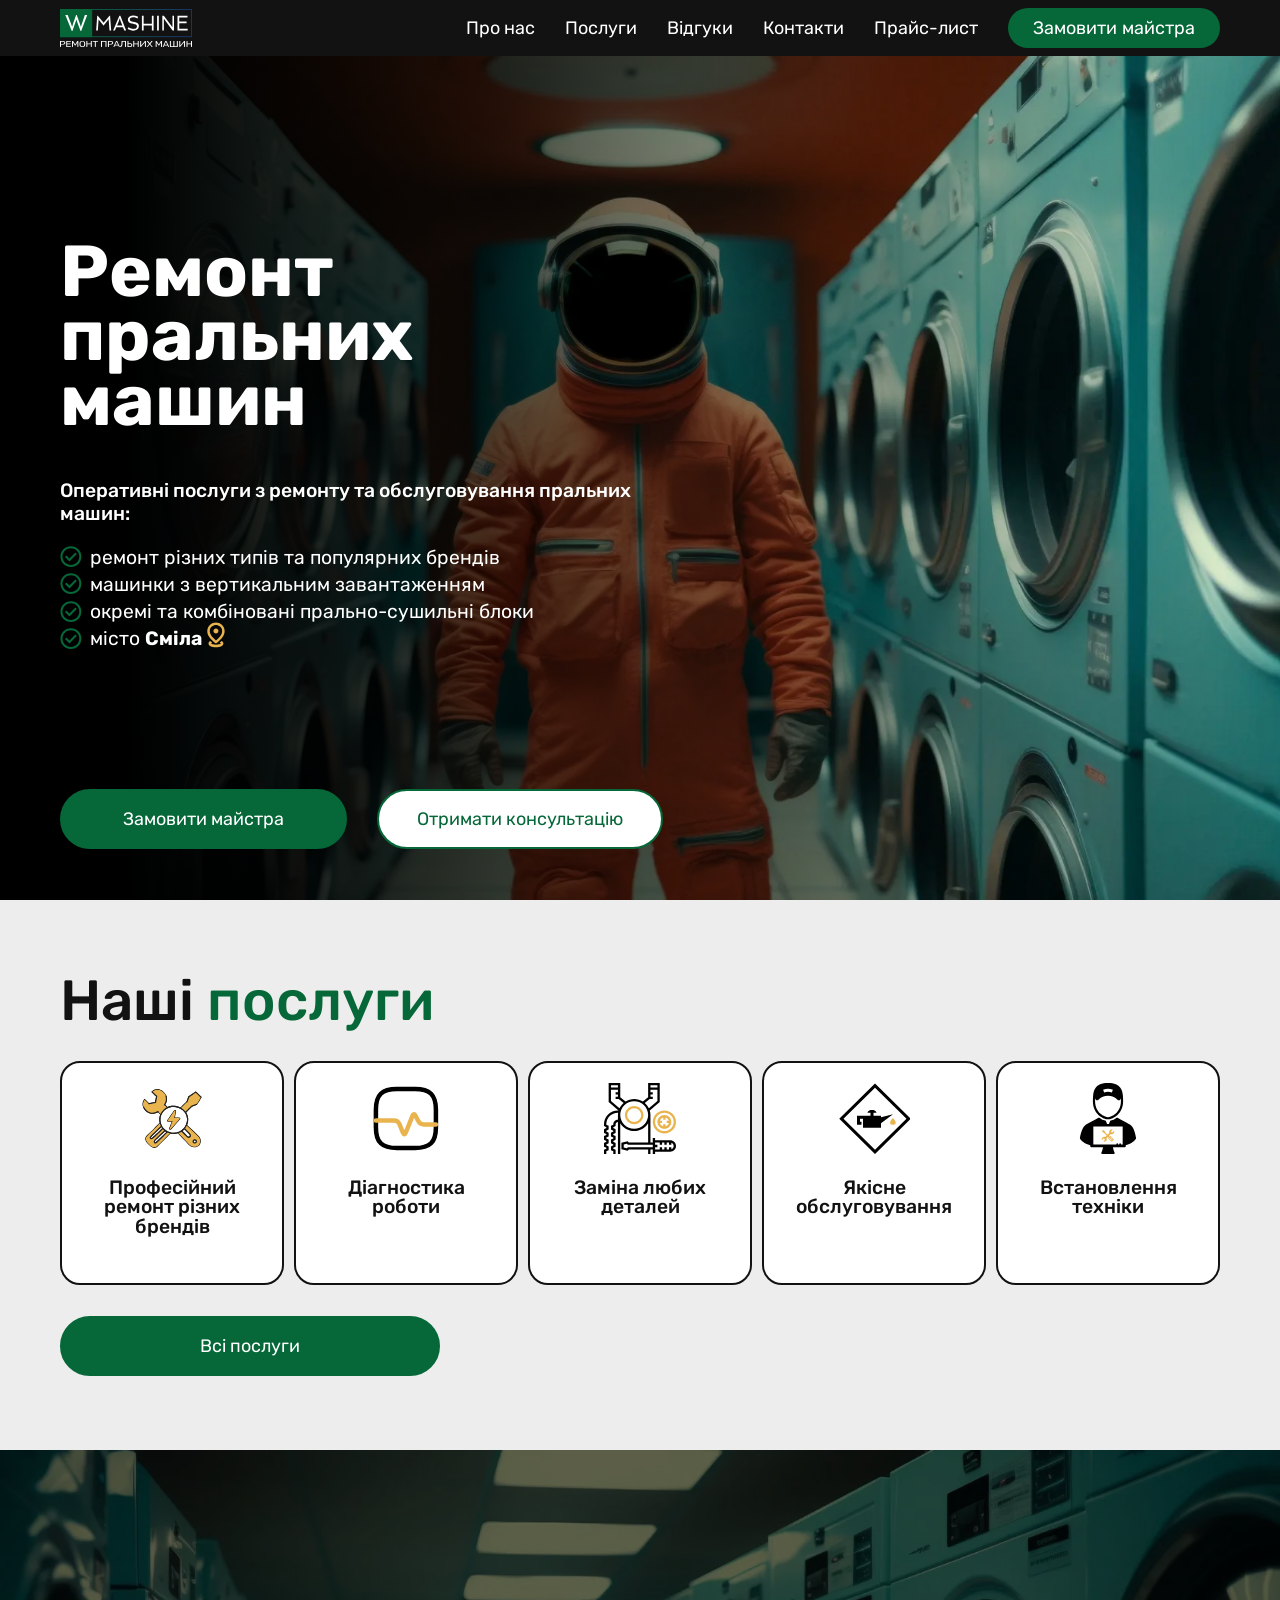
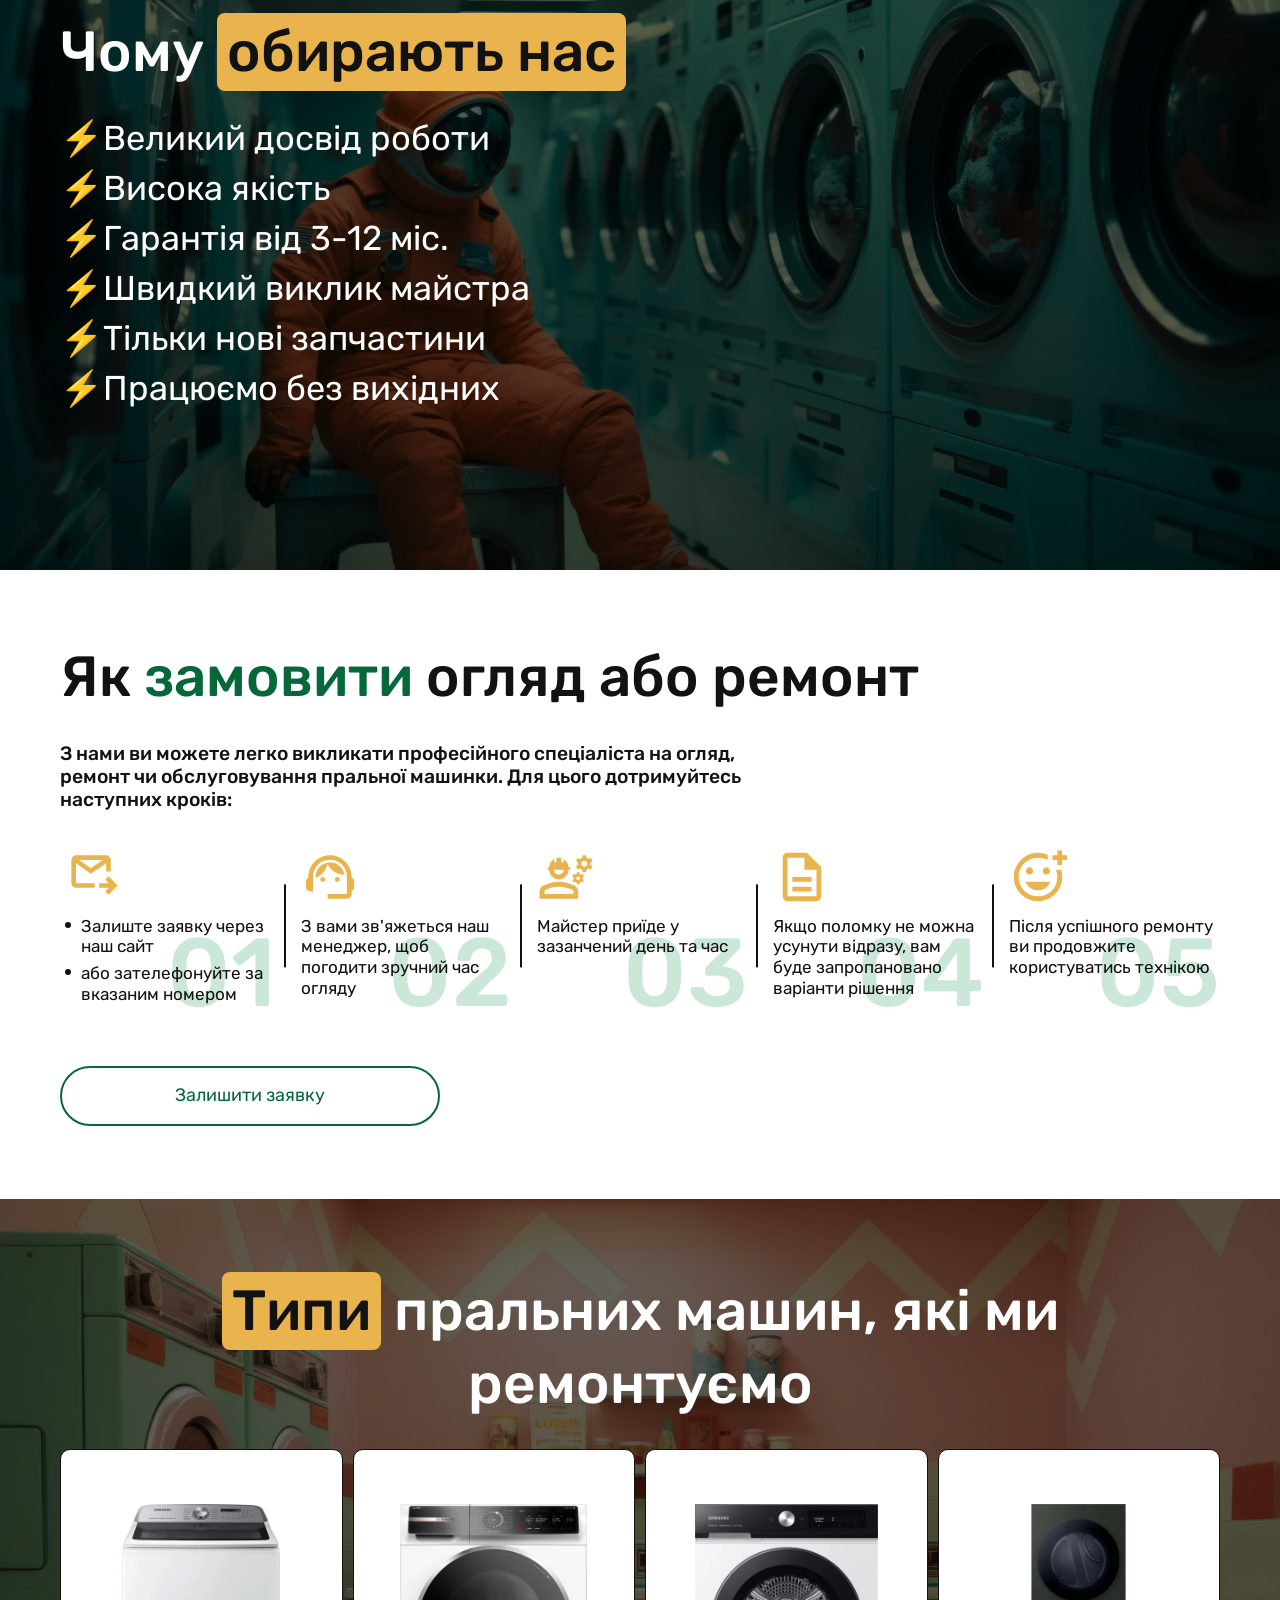
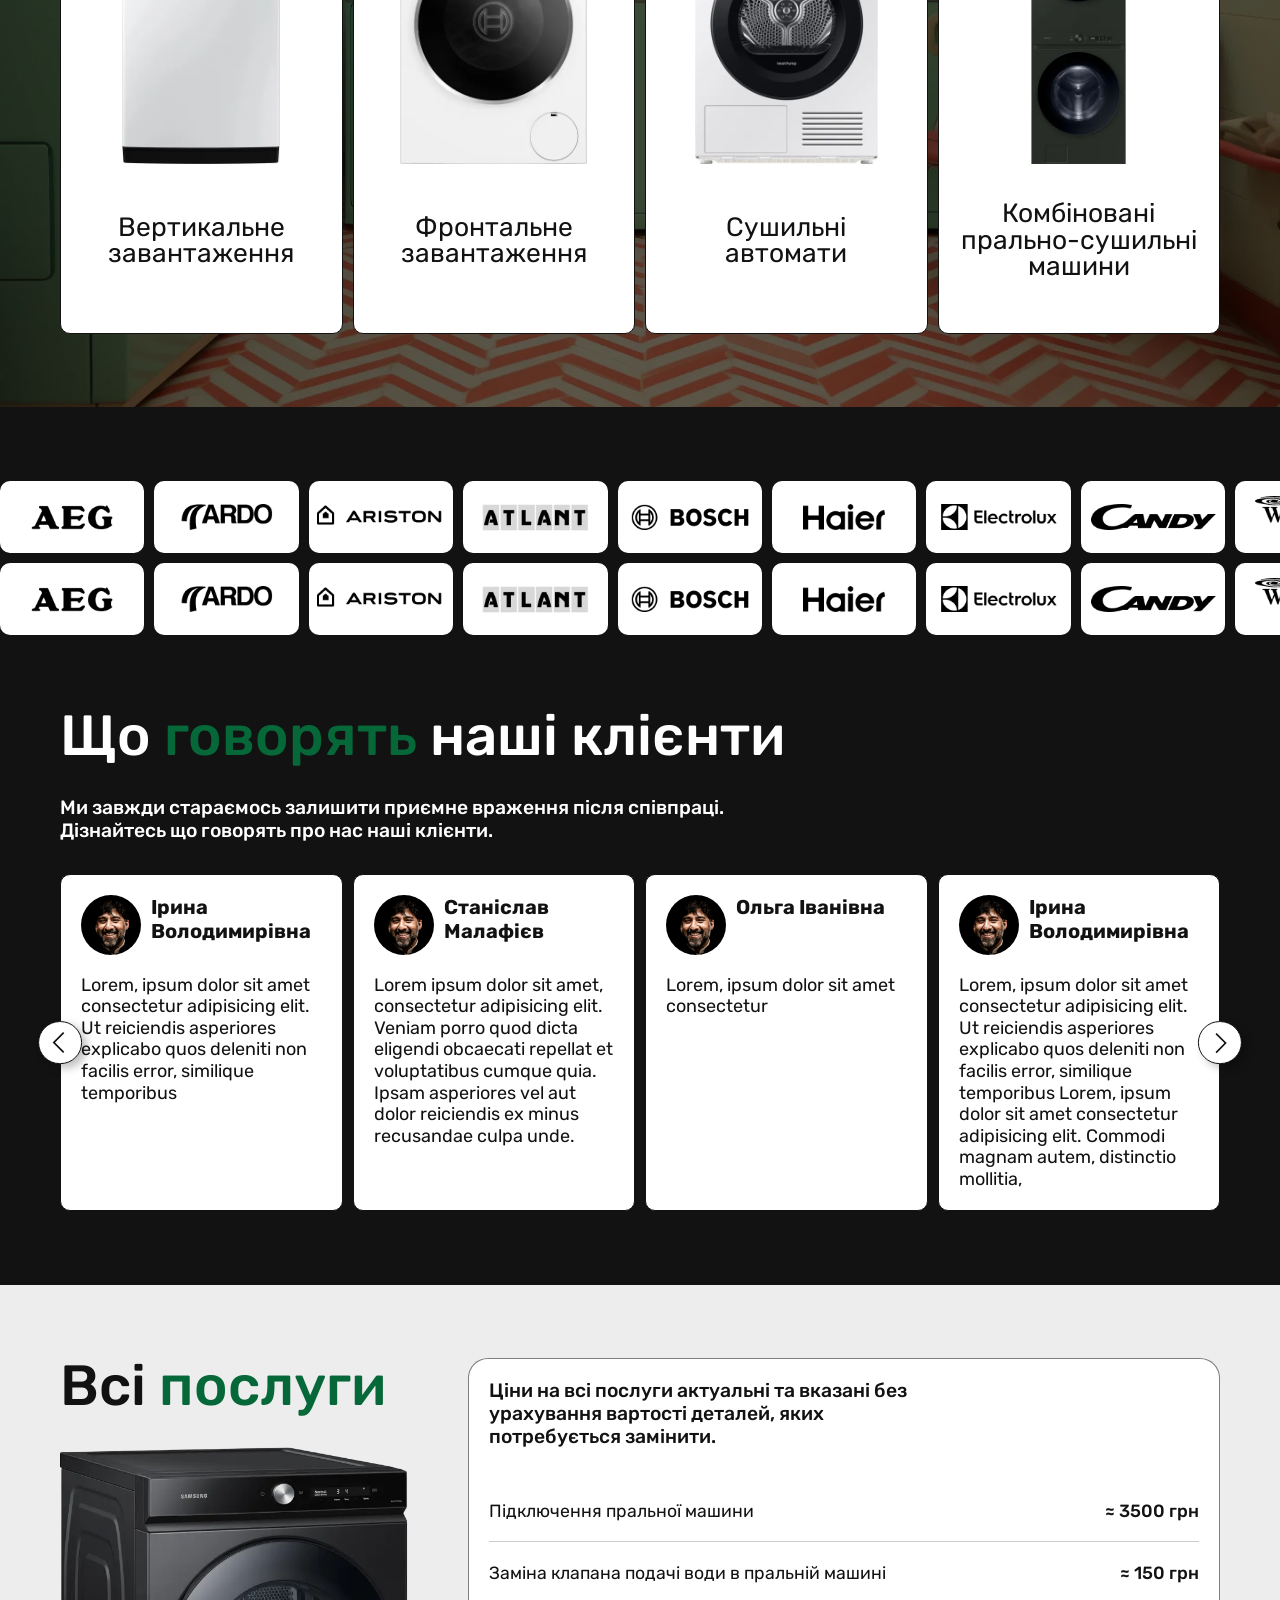
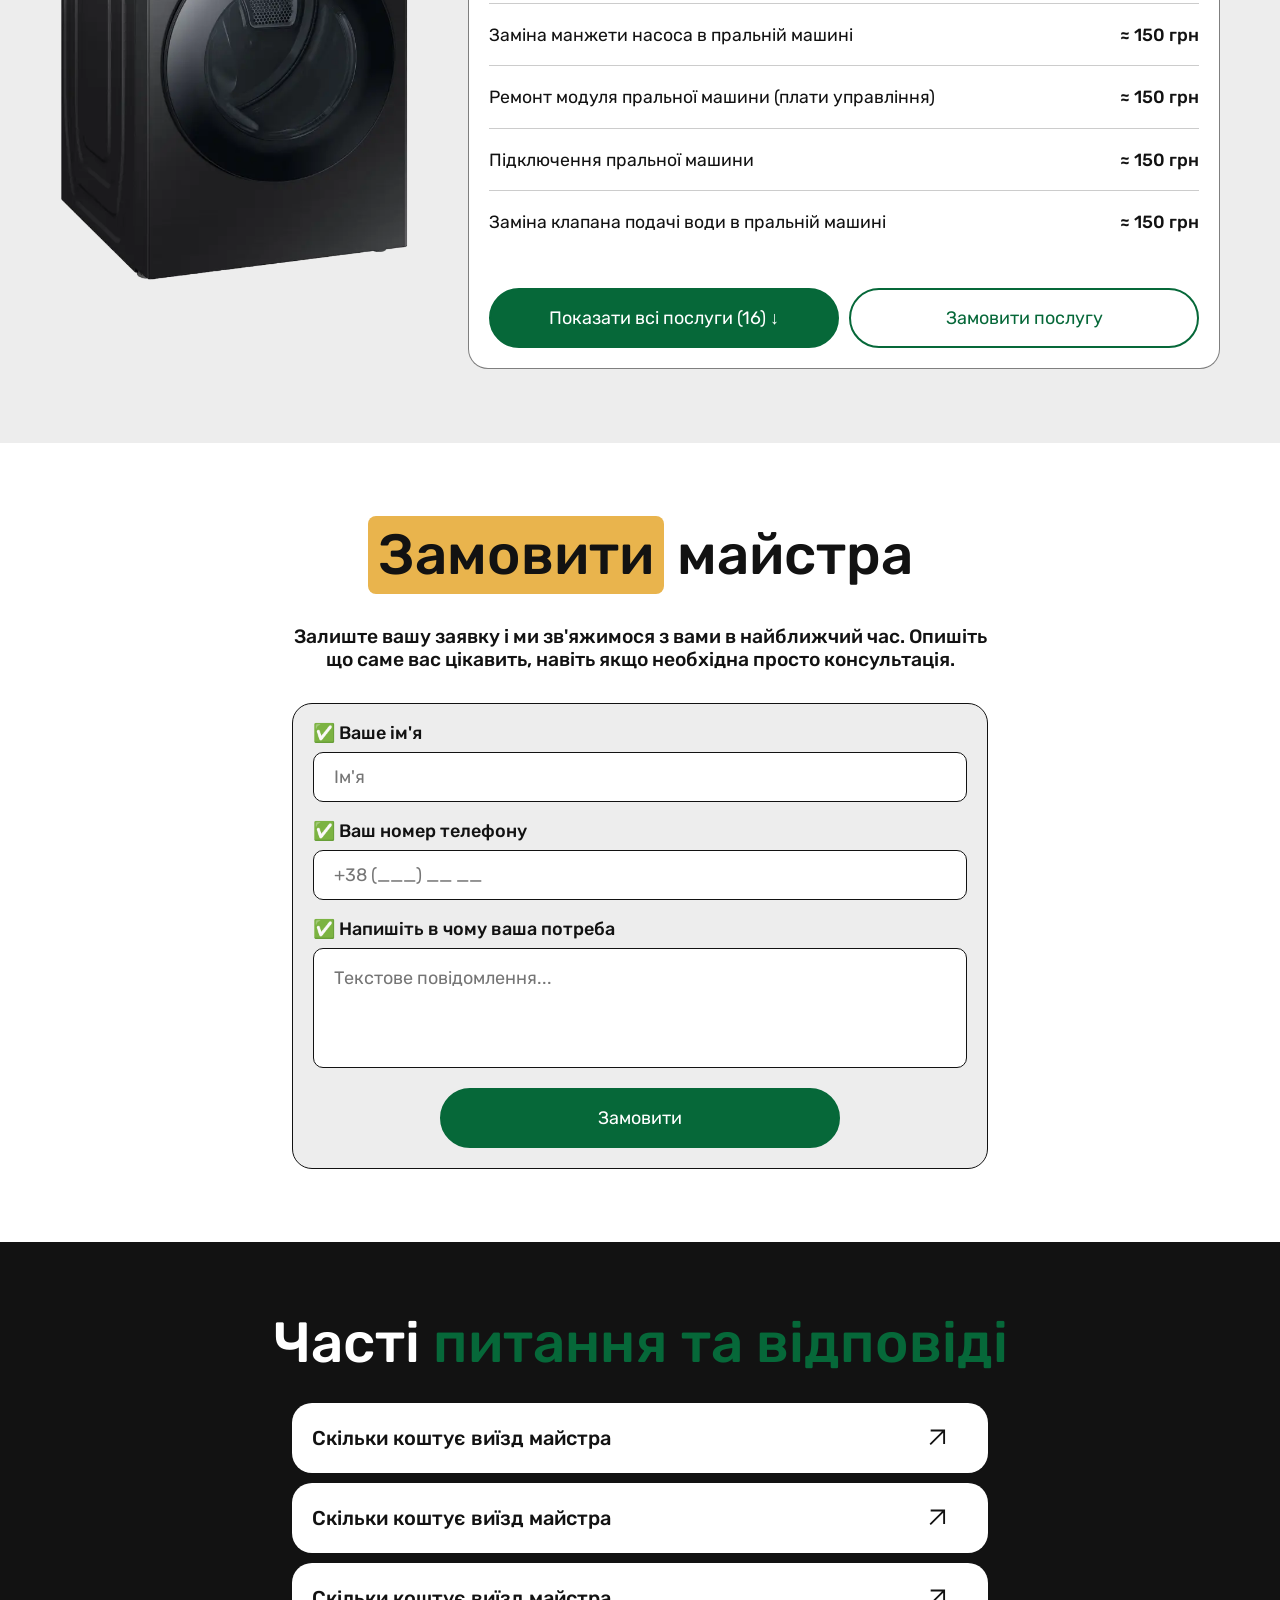
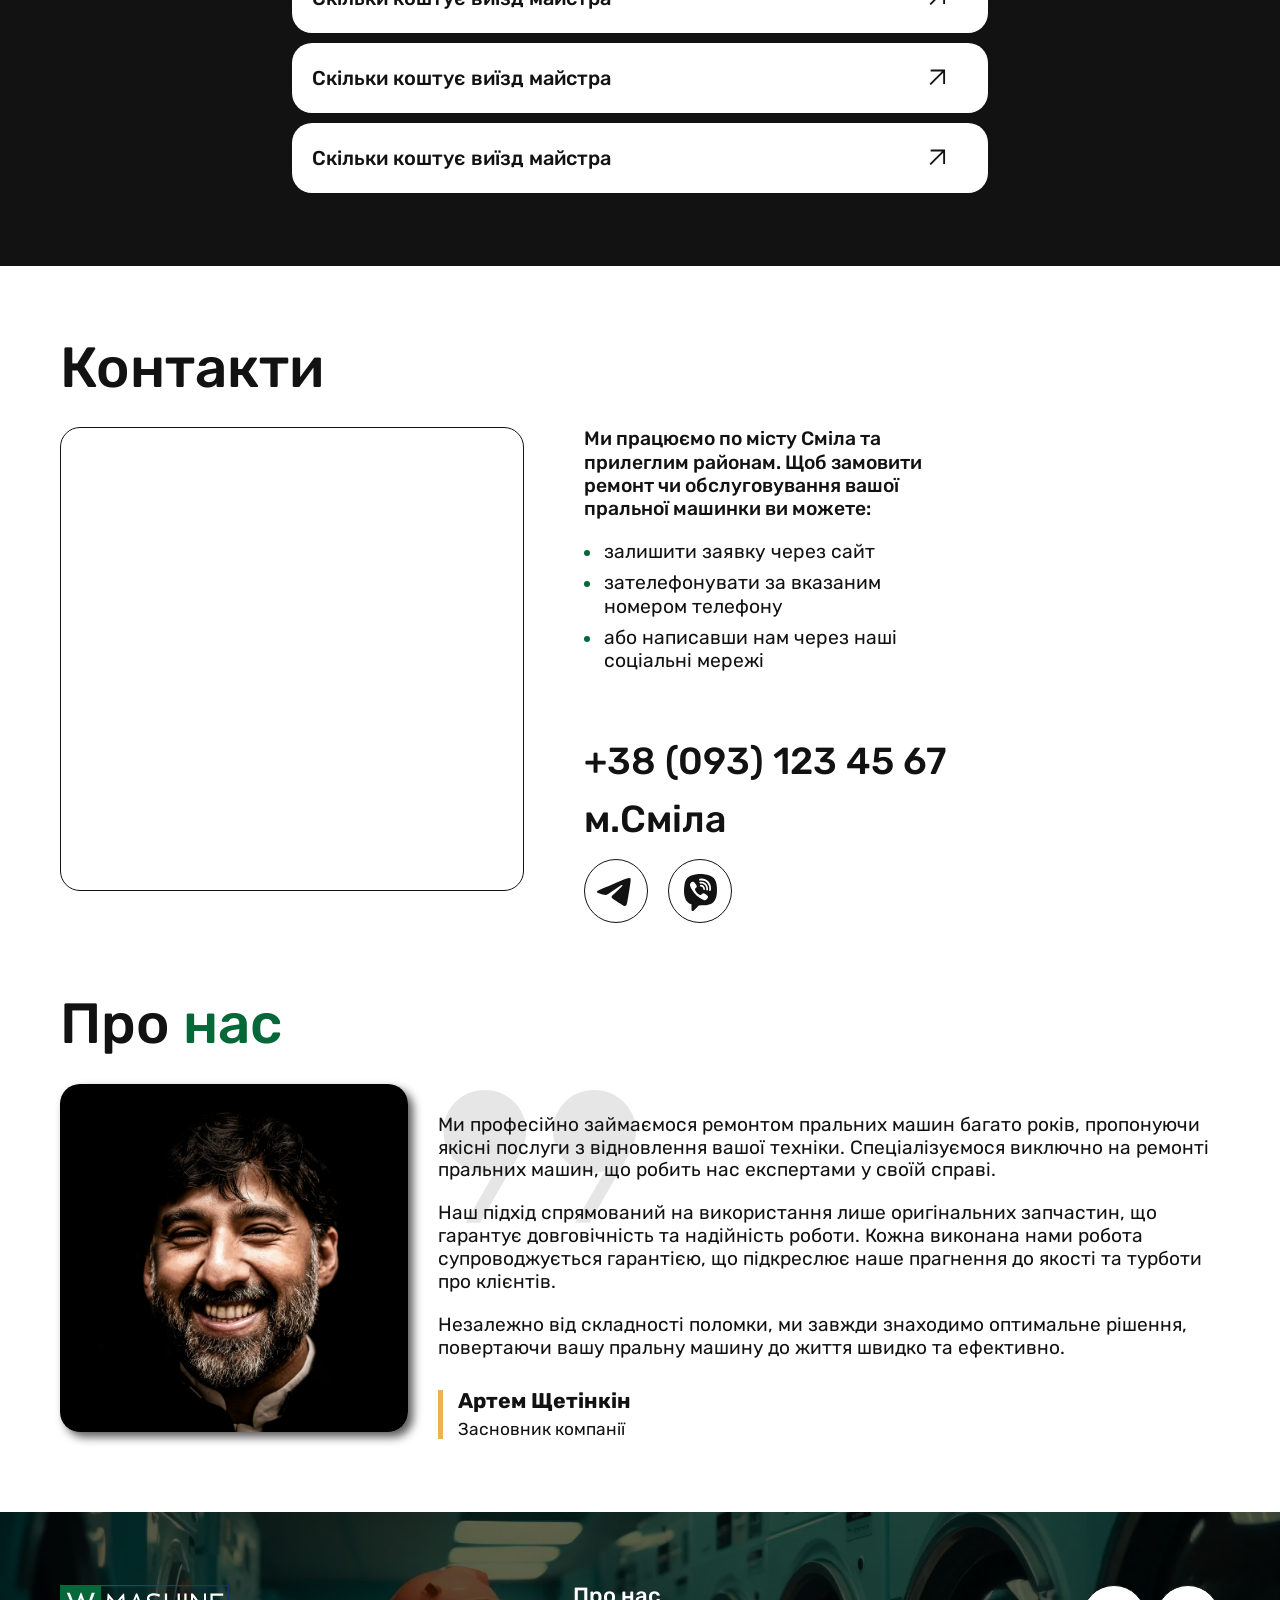
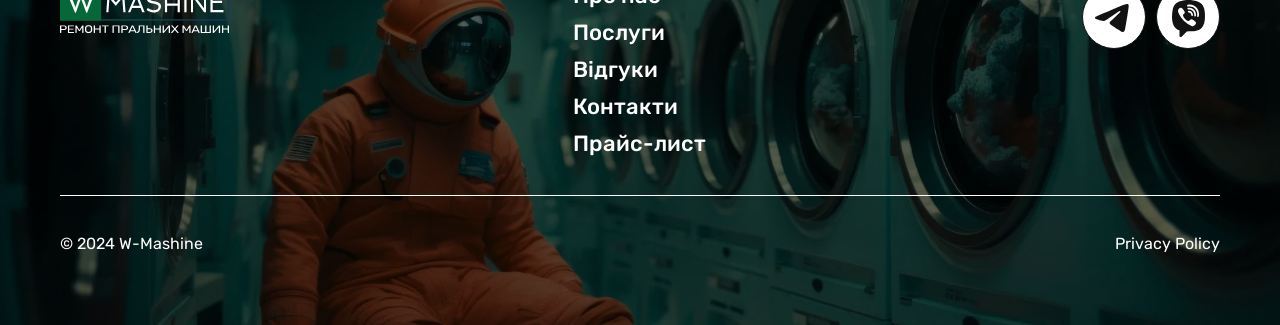
==== commit 7113507e: "up" ====
--- a/docs/index.html
+++ b/docs/index.html
@@ -6,7 +6,7 @@
 	<meta charset="UTF-8">
 	<meta name="format-detection" content="telephone=no">
 	<!-- <style>body{opacity: 0;}</style> -->
-	<link rel="stylesheet" href="css/style.min.css?_v=20241022225902">
+	<link rel="stylesheet" href="css/style.min.css?_v=20241105182216">
 	<link rel="shortcut icon" href="favicon.ico">
 	<!-- <meta name="robots" content="noindex, nofollow"> -->
 	<meta name="viewport" content="width=device-width, initial-scale=1.0">
@@ -17,19 +17,19 @@
 		<header class="header">
 			<div class="header__container">
 				<a href="index.html" class="header__logo" aria-label="link to index.html">
-					<img src="img/icon/logo.svg" width="121" height="54" alt="Logo Repair ремонт пральних машин">
+					<img src="img/icon/logo2.svg" width="121" height="54" alt="Logo Repair ремонт пральних машин">
 				</a>
 				<div class="header__menu menu">
 					<nav class="menu__body">
 						<ul class="menu__list">
-							<li class="menu__item"><a href="#" class="menu__link" aria-label="лінк до секції">Про нас</a></li>
-							<li class="menu__item"><a href="#" class="menu__link" aria-label="лінк до секції">Послуги</a></li>
-							<li class="menu__item"><a href="#" class="menu__link" aria-label="лінк до секції">Відгуки</a></li>
-							<li class="menu__item"><a href="#" class="menu__link" aria-label="лінк до секції">Контакти</a></li>
-							<li class="menu__item"><a href="#" class="menu__link" aria-label="лінк до секції">Прайс-лист</a></li>
+							<li class="menu__item"><a href="#" class="menu__link" data-goto-header data-goto=".about" aria-label="лінк до секції">Про нас</a></li>
+							<li class="menu__item"><a href="#" class="menu__link" data-goto-header data-goto=".price" aria-label="лінк до секції">Послуги</a></li>
+							<li class="menu__item"><a href="#" class="menu__link" data-goto-header data-goto=".reviews__container" aria-label="лінк до секції">Відгуки</a></li>
+							<li class="menu__item"><a href="#" class="menu__link" data-goto-header data-goto=".contacts" aria-label="лінк до секції">Контакти</a></li>
+							<li class="menu__item"><a href="#" class="menu__link" data-goto-header data-goto=".price" aria-label="лінк до секції">Прайс-лист</a></li>
 						</ul>
 					</nav>
-					<a href="#" class="menu__contacts btn btn_one">
+					<a href="#" data-goto-header data-goto=".order" class="menu__contacts btn btn_one">
 						Замовити <span>майстра</span>
 					</a>
 					<button type="button" class="menu__icon icon-menu" aria-label="відкриття мобільного меню">
@@ -76,16 +76,16 @@
 								</li>
 								<li class="hero__item">
 									<p>
-										місто <b>Сміла</b>
+										місто <b><span>Сміла</span></b>
 									</p>
 								</li>
 							</ul>
 						</div>
 						<div class="hero__buttons">
-							<a href="#" class="hero__btn btn btn_two" aria-label="замовити послугу">
+							<a href="#" data-goto-header data-goto=".order" class="hero__btn btn btn_two" aria-label="замовити послугу">
 								Замовити майстра
 							</a>
-							<a href="#" class="hero__btn btn btn_three" aria-label="зателефонувати">
+							<a href="#" data-goto-header data-goto=".order" class="hero__btn btn btn_three" aria-label="зателефонувати">
 								Отримати консультацію
 							</a>
 						</div>
@@ -141,7 +141,7 @@
 						</li>
 					</ul>
 					<div class="services__button">
-						<a href="#" class="services__link btn btn_two" aria-label="прокручування до блоку послуг з прайсом">
+						<a href="#" data-goto-header data-goto=".price" class="services__link btn btn_two" aria-label="прокручування до блоку послуг з прайсом">
 							Всі послуги
 						</a>
 					</div>
@@ -149,7 +149,7 @@
 			</section>
 			<section class="why">
 				<div class="why__container">
-					<h2 class="why__title title-main">
+					<h2 class="why__title title-main title-mark">
 						Чому <span>обирають нас</span>
 					</h2>
 					<ul class="why__list">
@@ -157,7 +157,7 @@
 							⚡️Великий досвід роботи
 						</li>
 						<li class="why__item">
-							⚡️Висока якість робіт
+							⚡️Висока якість
 						</li>
 						<li class="why__item">
 							⚡️Гарантія від 3-12 міс.
@@ -173,24 +173,710 @@
 						</li>
 					</ul>
 				</div>
+			</section>
+			<section class="process">
+				<div class="process__container">
+					<h2 class="process__title title-main">
+						Як <span>замовити</span> огляд або ремонт
+					</h2>
+					<p class="process__txt txt-sub">
+						З нами ви можете легко викликати професійного спеціаліста на огляд, ремонт чи обслуговування пральної машинки. Для цього дотримуйтесь наступних кроків:
+					</p>
+					<ul class="process__list">
+						<li class="process__item">
+							<div class="process__block">
+								<img src="img/icon/outgoing_mail.svg" width="24" height="24" alt="icon mail">
+								<ul>
+									<li>
+										Залиште заявку через наш сайт
+									</li>
+									<li>
+										або зателефонуйте за вказаним номером
+									</li>
+								</ul>
+							</div>
+						</li>
+						<li class="process__item">
+							<div class="process__block">
+								<img src="img/icon/support_agent.svg" width="24" height="24" alt="icon manager">
+								<p>
+									З вами зв'яжеться наш менеджер, щоб погодити зручний час огляду
+								</p>
+							</div>
+						</li>
+						<li class="process__item">
+							<div class="process__block">
+								<img src="img/icon/engineering.svg" width="24" height="24" alt="icon worker">
+								<p>
+									Mайстер приїде у зазанчений день та час
+								</p>
+							</div>
+						</li>
+						<li class="process__item">
+							<div class="process__block">
+								<img src="img/icon/description.svg" width="24" height="24" alt="icon list of proposal">
+								<p>
+									Якщо поломку не можна усунути відразу, вам буде запропановано варіанти рішення
+								</p>
+							</div>
+						</li>
+						<li class="process__item">
+							<div class="process__block">
+								<img src="img/icon/add_reaction.svg" width="24" height="24" alt="icon happy smile">
+								<p>
+									Після успішного ремонту ви продовжите користуватись технікою
+								</p>
+							</div>
+						</li>
+					</ul>
+					<a href="#" data-goto-header data-goto=".order" class="process__link btn btn_three" aria-label="переход на заявку">
+						Залишити заявку
+					</a>
+				</div>
+			</section>
+			<section class="type">
+				<div class="type__container">
+					<h2 class="type__title title-main title-mark">
+						<span>Типи</span> пральних машин, які ми ремонтуємо
+					</h2>
+					<ul class="type__list">
+						<li class="type__item">
+							<div class="type__img">
+								<picture>
+									<source srcset="img/types/vertical-mb.webp" media="(min-width: 30.061em)" type="image/webp">
+									<source srcset="img/types/vertical-pc.webp" media="(max-width: 30.061em)" type="image/webp">
+									<img class="ibg ibg--contain" src="img/types/vertical-pc.webp" width="260" height="260" alt="image">
+								</picture>
+							</div>
+							<p class="type__name">
+								Вертикальне завантаження
+							</p>
+						</li>
+						<li class="type__item">
+							<div class="type__img">
+								<picture>
+									<source srcset="img/types/front-mb.webp" media="(min-width: 30.061em)" type="image/webp">
+									<source srcset="img/types/front-pc.webp" media="(max-width: 30.061em)" type="image/webp">
+									<img class="ibg ibg--contain" src="img/types/front-pc.webp" width="260" height="260" alt="image">
+								</picture>
+							</div>
+							<p class="type__name">
+								Фронтальне завантаження
+							</p>
+						</li>
+						<li class="type__item">
+							<div class="type__img">
+								<picture>
+									<source srcset="img/types/dryer-mb.webp" media="(min-width: 30.061em)" type="image/webp">
+									<source srcset="img/types/dryer-pc.webp" media="(max-width: 30.061em)" type="image/webp">
+									<img class="ibg ibg--contain" src="img/types/dryer-pc.webp" width="260" height="260" alt="image">
+								</picture>
+							</div>
+							<p class="type__name">
+								Сушильні<br> автомати
+							</p>
+						</li>
+						<li class="type__item">
+							<div class="type__img">
+								<picture>
+									<source srcset="img/types/combo-mb.webp" media="(min-width: 30.061em)" type="image/webp">
+									<source srcset="img/types/combo-pc.webp" media="(max-width: 30.061em)" type="image/webp">
+									<img class="ibg ibg--contain" src="img/types/combo-pc.webp" width="260" height="260" alt="image">
+								</picture>
+							</div>
+							<p class="type__name">
+								Комбіновані прально-сушильні машини
+							</p>
+						</li>
+					</ul>
+				</div>
+
+			</section>
+			<section class="reviews">
+				<div class="tiker__wrapper">
+					<div data-tiker-speed="80" class="tiker tiker-01">
+						<ul class="tiker__list">
+							<li class="tiker__item">
+								<img src="img/brands/brand-01.webp" width="200" height="100" alt="бренд">
+							</li>
+							<li class="tiker__item">
+								<img src="img/brands/brand-02.webp" width="200" height="100" alt="бренд">
+							</li>
+							<li class="tiker__item">
+								<img src="img/brands/brand-03.webp" width="200" height="100" alt="бренд">
+							</li>
+							<li class="tiker__item">
+								<img src="img/brands/brand-04.webp" width="200" height="100" alt="бренд">
+							</li>
+							<li class="tiker__item">
+								<img src="img/brands/brand-05.webp" width="200" height="100" alt="бренд">
+							</li>
+							<li class="tiker__item">
+								<img src="img/brands/brand-06.webp" width="200" height="100" alt="бренд">
+							</li>
+							<li class="tiker__item">
+								<img src="img/brands/brand-07.webp" width="200" height="100" alt="бренд">
+							</li>
+							<li class="tiker__item">
+								<img src="img/brands/brand-08.webp" width="200" height="100" alt="бренд">
+							</li>
+							<li class="tiker__item">
+								<img src="img/brands/brand-09.webp" width="200" height="100" alt="бренд">
+							</li>
+							<li class="tiker__item">
+								<img src="img/brands/brand-10.webp" width="200" height="100" alt="бренд">
+							</li>
+							<li class="tiker__item">
+								<img src="img/brands/brand-11.webp" width="200" height="100" alt="бренд">
+							</li>
+							<li class="tiker__item">
+								<img src="img/brands/brand-12.webp" width="200" height="100" alt="бренд">
+							</li>
+							<li class="tiker__item">
+								<img src="img/brands/brand-13.webp" width="200" height="100" alt="бренд">
+							</li>
+							<li class="tiker__item">
+								<img src="img/brands/brand-14.webp" width="200" height="100" alt="бренд">
+							</li>
+							<li class="tiker__item">
+								<img src="img/brands/brand-15.webp" width="200" height="100" alt="бренд">
+							</li>
+							<li class="tiker__item">
+								<img src="img/brands/brand-16.webp" width="200" height="100" alt="бренд">
+							</li>
+							<li class="tiker__item">
+								<img src="img/brands/brand-17.webp" width="200" height="100" alt="бренд">
+							</li>
+						</ul>
+					</div>
+					<div data-tiker-speed="80" class="tiker tiker-02">
+						<ul class="tiker__list">
+							<li class="tiker__item">
+								<img src="img/brands/brand-01.webp" width="200" height="100" alt="бренд">
+							</li>
+							<li class="tiker__item">
+								<img src="img/brands/brand-02.webp" width="200" height="100" alt="бренд">
+							</li>
+							<li class="tiker__item">
+								<img src="img/brands/brand-03.webp" width="200" height="100" alt="бренд">
+							</li>
+							<li class="tiker__item">
+								<img src="img/brands/brand-04.webp" width="200" height="100" alt="бренд">
+							</li>
+							<li class="tiker__item">
+								<img src="img/brands/brand-05.webp" width="200" height="100" alt="бренд">
+							</li>
+							<li class="tiker__item">
+								<img src="img/brands/brand-06.webp" width="200" height="100" alt="бренд">
+							</li>
+							<li class="tiker__item">
+								<img src="img/brands/brand-07.webp" width="200" height="100" alt="бренд">
+							</li>
+							<li class="tiker__item">
+								<img src="img/brands/brand-08.webp" width="200" height="100" alt="бренд">
+							</li>
+							<li class="tiker__item">
+								<img src="img/brands/brand-09.webp" width="200" height="100" alt="бренд">
+							</li>
+							<li class="tiker__item">
+								<img src="img/brands/brand-10.webp" width="200" height="100" alt="бренд">
+							</li>
+							<li class="tiker__item">
+								<img src="img/brands/brand-11.webp" width="200" height="100" alt="бренд">
+							</li>
+							<li class="tiker__item">
+								<img src="img/brands/brand-12.webp" width="200" height="100" alt="бренд">
+							</li>
+							<li class="tiker__item">
+								<img src="img/brands/brand-13.webp" width="200" height="100" alt="бренд">
+							</li>
+							<li class="tiker__item">
+								<img src="img/brands/brand-14.webp" width="200" height="100" alt="бренд">
+							</li>
+							<li class="tiker__item">
+								<img src="img/brands/brand-15.webp" width="200" height="100" alt="бренд">
+							</li>
+							<li class="tiker__item">
+								<img src="img/brands/brand-16.webp" width="200" height="100" alt="бренд">
+							</li>
+							<li class="tiker__item">
+								<img src="img/brands/brand-17.webp" width="200" height="100" alt="бренд">
+							</li>
+						</ul>
+					</div>
+				</div>
+				<div class="reviews__container">
+					<h2 class="reviews__title title-main">
+						Що <span>говорять</span> наші клієнти
+					</h2>
+					<p class="reviews__subtitle txt-sub">
+						Ми завжди стараємось залишити приємне враження після співпраці. Дізнайтесь що говорять про нас наші клієнти.
+					</p>
+					<div class="reviews__body">
+						<div class="reviews__slider swiper">
+							<ul class="reviews__wrapper swiper-wrapper">
+								<li class="reviews__slide slide-reviews swiper-slide">
+									<div class="slide-reviews__body">
+										<div class="slide-reviews__head">
+											<img class="ibg" src="img/workers/worker.webp" width="50" height="50" alt="Image">
+											<p class="slide-reviews__name">
+												Ірина Володимирівна
+											</p>
+										</div>
+										<p class="slide-reviews__testimonials">
+											Lorem, ipsum dolor sit amet consectetur adipisicing elit. Ut reiciendis asperiores explicabo quos deleniti non facilis error, similique temporibus
+										</p>
+									</div>
+								</li>
+								<li class="reviews__slide slide-reviews swiper-slide">
+									<div class="slide-reviews__body">
+										<div class="slide-reviews__head">
+											<img class="ibg" src="img/workers/worker.webp" width="50" height="50" alt="Image">
+											<p class="slide-reviews__name">
+												Станіслав Малафієв
+											</p>
+										</div>
+										<p class="slide-reviews__testimonials">
+											Lorem ipsum dolor sit amet, consectetur adipisicing elit. Veniam porro quod dicta eligendi obcaecati repellat et voluptatibus cumque quia. Ipsam asperiores vel aut dolor reiciendis ex minus recusandae culpa unde.
+										</p>
+									</div>
+								</li>
+								<li class="reviews__slide slide-reviews swiper-slide">
+									<div class="slide-reviews__body">
+										<div class="slide-reviews__head">
+											<img class="ibg" src="img/workers/worker.webp" width="50" height="50" alt="Image">
+											<p class="slide-reviews__name">
+												Ольга Іванівна
+											</p>
+										</div>
+										<p class="slide-reviews__testimonials">
+											Lorem, ipsum dolor sit amet consectetur
+										</p>
+									</div>
+								</li>
+								<li class="reviews__slide slide-reviews swiper-slide">
+									<div class="slide-reviews__body">
+										<div class="slide-reviews__head">
+											<img class="ibg" src="img/workers/worker.webp" width="50" height="50" alt="Image">
+											<p class="slide-reviews__name">
+												Ірина Володимирівна
+											</p>
+										</div>
+										<p class="slide-reviews__testimonials">
+											Lorem, ipsum dolor sit amet consectetur adipisicing elit. Ut reiciendis asperiores explicabo quos deleniti non facilis error, similique temporibus Lorem, ipsum dolor sit amet consectetur adipisicing elit. Commodi magnam autem, distinctio mollitia,
+										</p>
+									</div>
+								</li>
+								<li class="reviews__slide slide-reviews swiper-slide">
+									<div class="slide-reviews__body">
+										<div class="slide-reviews__head">
+											<img class="ibg" src="img/workers/worker.webp" width="50" height="50" alt="Image">
+											<p class="slide-reviews__name">
+												Ольга Іванівна
+											</p>
+										</div>
+										<p class="slide-reviews__testimonials">
+											Lorem, ipsum dolor sit amet consectetur adipisicing elit. Ut reiciendis asperiores explicabo quos deleniti non facilis error, similique temporibus
+										</p>
+									</div>
+								</li>
+
+							</ul>
+						</div>
+						<button type="button" class="reviews__button swiper-button-prev" aria-label="кнопка перемикання слайдів назад">
+						</button>
+						<button type="button" class="reviews__button swiper-button-next" aria-label="кнопка перемикання слайдів вперед">
+						</button>
+					</div>
+				</div>
+			</section>
+			<section class="price">
+				<div class="price__container">
+					<div class="price__body">
+						<h2 class="price__title title-main">
+							Всі <span>послуги</span>
+						</h2>
+						<div class="price__img">
+							<img class="ibg ibg--contain" src="img/price.webp" width="300" height="374" alt="Image">
+						</div>
+					</div>
+					<div data-showmore="items" class="price__list">
+						<p class="price__subtitle txt-sub">
+							Ціни на всі послуги актуальні та вказані без урахування вартості деталей, яких потребується замінити.
+						</p>
+						<ul data-showmore-content="6" class="price__items">
+							<li class="price__item">
+								<p class="price__name">
+									Підключення пральної машини
+								</p>
+								<p class="price__price">
+									≈ 3500 грн
+								</p>
+							</li>
+							<li class="price__item">
+								<p class="price__name">
+									Заміна клапана подачі води в пральній машині
+								</p>
+								<p class="price__price">
+									≈ 150 грн
+								</p>
+							</li>
+							<li class="price__item">
+								<p class="price__name">
+									Заміна манжети насоса в пральній машині
+								</p>
+								<p class="price__price">
+									≈ 150 грн
+								</p>
+							</li>
+							<li class="price__item">
+								<p class="price__name">
+									Ремонт модуля пральної машини (плати управління)
+								</p>
+								<p class="price__price">
+									≈ 150 грн
+								</p>
+							</li>
+							<li class="price__item">
+								<p class="price__name">
+									Підключення пральної машини
+								</p>
+								<p class="price__price">
+									≈ 150 грн
+								</p>
+							</li>
+							<li class="price__item">
+								<p class="price__name">
+									Заміна клапана подачі води в пральній машині
+								</p>
+								<p class="price__price">
+									≈ 150 грн
+								</p>
+							</li>
+							<li class="price__item">
+								<p class="price__name">
+									Заміна манжети насоса в пральній машині
+								</p>
+								<p class="price__price">
+									≈ 150 грн
+								</p>
+							</li>
+							<li class="price__item">
+								<p class="price__name">
+									Ремонт модуля пральної машини (плати управління)
+								</p>
+								<p class="price__price">
+									≈ 150 грн
+								</p>
+							</li>
+							<li class="price__item">
+								<p class="price__name">
+									Підключення пральної машини
+								</p>
+								<p class="price__price">
+									≈ 150 грн
+								</p>
+							</li>
+							<li class="price__item">
+								<p class="price__name">
+									Заміна клапана подачі води в пральній машині
+								</p>
+								<p class="price__price">
+									≈ 150 грн
+								</p>
+							</li>
+							<li class="price__item">
+								<p class="price__name">
+									Заміна манжети насоса в пральній машині
+								</p>
+								<p class="price__price">
+									≈ 150 грн
+								</p>
+							</li>
+							<li class="price__item">
+								<p class="price__name">
+									Ремонт модуля пральної машини (плати управління)
+								</p>
+								<p class="price__price">
+									≈ 150 грн
+								</p>
+							</li>
+							<li class="price__item">
+								<p class="price__name">
+									Підключення пральної машини
+								</p>
+								<p class="price__price">
+									≈ 150 грн
+								</p>
+							</li>
+							<li class="price__item">
+								<p class="price__name">
+									Заміна клапана подачі води в пральній машині
+								</p>
+								<p class="price__price">
+									≈ 150 грн
+								</p>
+							</li>
+							<li class="price__item">
+								<p class="price__name">
+									Заміна манжети насоса в пральній машині
+								</p>
+								<p class="price__price">
+									≈ 150 грн
+								</p>
+							</li>
+							<li class="price__item">
+								<p class="price__name">
+									Ремонт модуля пральної машини (плати управління)
+								</p>
+								<p class="price__price">
+									≈ 150 грн
+								</p>
+							</li>
+						</ul>
+						<div class="price__buttons">
+							<button hidden data-showmore-button="300" type="button" class="price__more btn btn_two" aria-label="кнопка розкриття списку на послуги з цінами">
+								<span class="more-showe">Показати всі послуги (<span class="count-services"></span>) ↓</span>
+								<span class="more-hidden">Сховати ↑</span>
+							</button>
+							<a href="#" data-goto-header data-goto=".order" class="price__link btn btn_three" aria-label="посилання на форму замовлення">
+								Замовити послугу
+							</a>
+						</div>
+					</div>
+				</div>
+			</section>
+			<section class="order">
+				<div class="order__container">
+					<h2 class="order__title title-main title-mark">
+						<span>Замовити</span> майстра
+					</h2>
+					<p class="order__subtitle txt-sub">
+						Залиште вашу заявку і ми зв'яжимося з вами в найближчий час. Опишіть що саме вас цікавить, навіть якщо необхідна просто консультація.
+					</p>
+					<form class="order__form form" data-dev action="#" method="POST">
+						<div class="form__body">
+							<div class="form__item">
+								<label for="formName" class="form__lable">✅ Ваше ім'я</label>
+								<input id="formName" type="text" name="name" placeholder="Iм'я" class="input" data-required data-validate data-error="Обов'язкове поле">
+							</div>
+							<div class="form__item">
+								<label for="formTel" class="form__lable">✅ Ваш номер телефону</label>
+								<input id="formTel" type="tel" name="tel" placeholder="+38 (___) __ __" class="input" data-required data-validate data-error="Обов'язкове поле">
+							</div>
+							<div class="form__item">
+								<label for="formMsg" class="form__lable">✅ Напишіть в чому ваша потреба</label>
+								<textarea id="formMsg" name="message" placeholder="Текстове повідомлення..." class=" form__msg input" maxlength="300"></textarea>
+							</div>
+							<button type="submit" class="form__button btn btn_two" aria-label="submit form button">Замовити</button>
+						</div>
+						<div class="form__sucsess success">
+							<button type="button" class="success__close" aria-label="кнопка закрытия попапа">
+								<svg width="23" height="23" viewBox="0 0 23 23" fill="none" xmlns="http://www.w3.org/2000/svg">
+									<path d="M1.73333 1.48883L21.5469 21.0288" stroke="#979797" stroke-linecap="square" />
+									<path d="M21.2667 1.48883L1.45309 21.0288" stroke="#979797" stroke-linecap="square" />
+								</svg>
+							</button>
+							<p class="success__title">
+								Дякуємо!
+							</p>
+							<p class="success__subtitle txt-sub">
+								Ваша <span>заявка прийнята</span>. Ми зв'яжемося з вами найближчим часом.
+							</p>
+						</div>
+					</form>
+				</div>
+			</section>
+			<section class="faq">
+				<div class="faq__container">
+					<h2 class="faq__title title-main">
+						Часті <span>питання та відповіді</span>
+					</h2>
+					<div class="faq__body">
+						<div data-spollers data-spollers-speed="300" class="spollers">
+							<details class="spollers__item">
+								<summary class="spollers__head">Скільки коштує виїзд майстра</summary>
+								<div class="spollers__body">
+									<p>
+										Lorem ipsum dolor sit amet consectetur adipisicing elit. Tempore ipsam ex aliquam asperiores, nemo eius voluptatem, pariatur necessitatibus vitae optio aperiam odit temporibus labore, quod sapiente id inventore ut! Modi?
+									</p>
+								</div>
+							</details>
+							<details class="spollers__item">
+								<summary class="spollers__head">Скільки коштує виїзд майстра</summary>
+								<div class="spollers__body">
+									<p>
+										Lorem ipsum dolor sit amet consectetur adipisicing elit. Tempore ipsam ex aliquam asperiores, nemo eius voluptatem, pariatur necessitatibus vitae optio aperiam odit temporibus labore, quod sapiente id inventore ut! Modi?
+									</p>
+								</div>
+							</details>
+							<details class="spollers__item">
+								<summary class="spollers__head">Скільки коштує виїзд майстра</summary>
+								<div class="spollers__body">
+									<p>
+										Lorem ipsum dolor sit amet consectetur adipisicing elit. Tempore ipsam ex aliquam asperiores, nemo eius voluptatem, pariatur necessitatibus vitae optio aperiam odit temporibus labore, quod sapiente id inventore ut! Modi?
+									</p>
+								</div>
+							</details>
+							<details class="spollers__item">
+								<summary class="spollers__head">Скільки коштує виїзд майстра</summary>
+								<div class="spollers__body">
+									<p>
+										Lorem ipsum dolor sit amet consectetur adipisicing elit. Tempore ipsam ex aliquam asperiores, nemo eius voluptatem, pariatur necessitatibus vitae optio aperiam odit temporibus labore, quod sapiente id inventore ut! Modi?
+									</p>
+								</div>
+							</details>
+							<details class="spollers__item">
+								<summary class="spollers__head">Скільки коштує виїзд майстра</summary>
+								<div class="spollers__body">
+									<p>
+										Lorem ipsum dolor sit amet consectetur adipisicing elit. Tempore ipsam ex aliquam asperiores, nemo eius voluptatem, pariatur necessitatibus vitae optio aperiam odit temporibus labore, quod sapiente id inventore ut! Modi?
+									</p>
+								</div>
+							</details>
+						</div>
+					</div>
+				</div>
+			</section>
+			<section class="contacts">
+				<div class="contacts__container">
+					<h2 class="contacts__tilte title-main">
+						Контакти
+					</h2>
+					<div class="contacts__body">
+						<div class="contacts__map">
+							<iframe class="ibg" src="https://www.google.com/maps/embed?pb=!1m18!1m12!1m3!1d83405.16991915113!2d31.803669074074033!3d49.21172147131496!2m3!1f0!2f0!3f0!3m2!1i1024!2i768!4f13.1!3m3!1m2!1s0x40d140616c4c4401%3A0x87baa02ce135bf2c!2sSmila%2C%20Cherkasy%20Oblast%2C%2020700!5e0!3m2!1sen!2sua!4v1730726338568!5m2!1sen!2sua" width="600" height="600" style="border:0;" allowfullscreen="" loading="lazy" referrerpolicy="no-referrer-when-downgrade"></iframe>
+						</div>
+						<div class="contacts__info">
+							<div class="contacts__txt txt-sub">
+								<p>
+									Ми працюємо по місту Сміла та прилеглим районам. Щоб замовити ремонт чи обслуговування вашої пральної машинки ви можете:
+								</p>
+								<ul class="contacts__list">
+									<li>
+										<p>
+											залишити заявку через сайт
+										</p>
+									</li>
+									<li>
+										<p>
+											зателефонувати за вказаним номером телефону
+										</p>
+									</li>
+									<li>
+										<p>
+											або написавши нам через наші соціальні мережі
+										</p>
+									</li>
+								</ul>
+							</div>
+							<address class="contacts__address">
+								<a href="tel:+123456789" class="contacts__link" aria-label="номер телефону">+38 (093) 123 45 67</a>
+								<a href="https://maps.app.goo.gl/S5ba7nvvoPJKSMig7" class="contacts__link" aria-label="гугл карти">м.Сміла</a>
+								<div class="contacts__socials">
+									<a href="#" class="contacts__social social-btn" aria-label="написати в телеграм">
+										<svg width="62" height="62" viewBox="0 0 62 62" fill="none" xmlns="http://www.w3.org/2000/svg">
+											<path fill-rule="evenodd" clip-rule="evenodd" d="M14.3144 30.0108C23.3515 26.0734 29.3777 23.4777 32.3929 22.2236C41.0019 18.6428 42.7908 18.0208 43.9568 18.0002C44.2132 17.9957 44.7866 18.0593 45.158 18.3606C45.4716 18.6151 45.5579 18.9589 45.5992 19.2002C45.6405 19.4414 45.6919 19.9911 45.651 20.4205C45.1845 25.3223 43.1659 37.2178 42.1389 42.7079C41.7043 45.031 40.8487 45.8099 40.0203 45.8861C38.2201 46.0518 36.8531 44.6964 35.1095 43.5535C32.3811 41.765 30.8397 40.6516 28.1913 38.9064C25.1306 36.8894 27.1147 35.7809 28.859 33.9692C29.3155 33.4951 37.2473 26.2805 37.4009 25.626C37.4201 25.5442 37.4379 25.239 37.2566 25.0779C37.0754 24.9168 36.8078 24.9719 36.6148 25.0157C36.3411 25.0778 31.9825 27.9588 23.5388 33.6585C22.3016 34.508 21.181 34.9219 20.177 34.9003C19.0701 34.8763 16.941 34.2744 15.3581 33.7599C13.4168 33.1288 11.8738 32.7952 12.0082 31.7235C12.0781 31.1652 12.8469 30.5943 14.3144 30.0108Z" fill="#121212" />
+										</svg>
+									</a>
+									<a href="#" class="contacts__social social-btn" aria-label="написати у вайбер">
+										<svg width="62" height="62" viewBox="0 0 62 62" fill="none" xmlns="http://www.w3.org/2000/svg">
+											<path d="M47.0436 22.2011C46.43 19.9518 45.2165 18.1711 43.4359 16.9116C41.1889 15.3205 38.6043 14.7563 36.3722 14.414C33.2836 13.9407 30.486 13.8744 27.8219 14.209C25.3228 14.5235 23.4418 15.0261 21.7242 15.837C18.3596 17.4249 16.3405 19.9965 15.724 23.4776C15.424 25.1673 15.223 26.6952 15.106 28.1521C14.836 31.5207 15.0805 34.5023 15.8545 37.265C16.6076 39.9584 17.9246 41.884 19.8807 43.1481C20.3802 43.4704 21.0162 43.7032 21.6342 43.9282C21.9432 44.0408 22.2402 44.1518 22.4997 44.269V49.7111C22.4997 50.4234 23.0608 51 23.7538 51C24.0808 51 24.3943 50.869 24.6283 50.6346L29.514 45.7505C29.727 45.5008 29.727 45.5008 29.946 45.4961C31.6156 45.4622 33.3211 45.3959 35.0162 45.3019C37.0697 45.1863 39.4488 44.9828 41.6899 44.0223C43.7405 43.142 45.2375 41.7452 46.136 39.872C47.0736 37.9172 47.6316 35.7989 47.8401 33.3985C48.2061 29.1773 47.9451 25.5142 47.0436 22.2011ZM38.5368 38.2656C38.0463 39.0904 37.3112 39.6608 36.4472 40.0308C35.8157 40.3022 35.1707 40.2451 34.5482 39.9738C29.322 37.7013 25.2253 34.1184 22.5162 28.9707C21.9582 27.91 21.5697 26.7553 21.1242 25.6345C21.0327 25.4032 21.0402 25.1334 20.9997 24.8821C21.0387 23.0706 22.3902 22.0516 23.7553 21.7432C24.2773 21.6245 24.7393 21.8142 25.1263 22.195C26.1974 23.2464 27.0449 24.4643 27.6824 25.8303C27.9614 26.43 27.8354 26.9603 27.3599 27.4059C27.2624 27.4984 27.1589 27.5847 27.0524 27.6664C25.9679 28.5051 25.8089 29.1388 26.3864 30.4014C27.3704 32.549 29.004 33.9905 31.1175 34.8847C31.6741 35.1205 32.1991 35.0034 32.6251 34.5393C32.6821 34.4776 32.7466 34.4175 32.7886 34.3466C33.6226 32.9174 34.8302 33.0593 35.9462 33.8748C36.6797 34.4098 37.3907 34.9741 38.1168 35.5198C39.2178 36.3539 39.2088 37.1371 38.5368 38.2656ZM32.2666 23.4699C31.9861 23.4699 31.7041 23.4931 31.428 23.5409C30.96 23.6226 30.519 23.2973 30.441 22.8163C30.363 22.3368 30.678 21.882 31.146 21.8018C31.5136 21.7402 31.8916 21.7078 32.2666 21.7078C35.9792 21.7078 39.0003 24.8128 39.0003 28.6285C39.0003 29.0154 38.9688 29.4039 38.9073 29.7816C38.8368 30.2118 38.4738 30.517 38.0628 30.517C38.0163 30.517 37.9683 30.5139 37.9203 30.5047C37.4537 30.423 37.1387 29.9697 37.2167 29.4903C37.2632 29.2097 37.2857 28.9198 37.2857 28.63C37.2857 25.784 35.0342 23.4699 32.2666 23.4699ZM36.0002 29.1958C36.0002 29.6814 35.6162 30.0761 35.1437 30.0761C34.6712 30.0761 34.2871 29.6814 34.2871 29.1958C34.2871 27.7389 33.1336 26.5533 31.7161 26.5533C31.2435 26.5533 30.8595 26.1587 30.8595 25.673C30.8595 25.1874 31.2435 24.7927 31.7161 24.7927C34.0771 24.7912 36.0002 26.7676 36.0002 29.1958ZM41.7694 30.2704C41.6794 30.6804 41.3269 30.9564 40.9339 30.9564C40.8709 30.9564 40.8064 30.9487 40.7434 30.9348C40.2813 30.8269 39.9918 30.3551 40.0968 29.8818C40.2213 29.3191 40.2843 28.7379 40.2843 28.1551C40.2843 23.8723 36.8942 20.3865 32.7256 20.3865C32.1571 20.3865 31.5931 20.4513 31.0455 20.5793C30.5865 20.6887 30.1245 20.3896 30.021 19.9148C29.916 19.4399 30.2055 18.9682 30.6675 18.8618C31.3395 18.703 32.0326 18.6244 32.7286 18.6244C37.8408 18.6244 42.0004 22.8995 42.0004 28.1536C42.0004 28.869 41.9224 29.5812 41.7694 30.2704Z" fill="#121212" />
+										</svg>
+									</a>
+								</div>
+							</address>
+						</div>
+					</div>
+				</div>
+
 			</section>
 			<section class="about">
 				<div class="about__container">
 					<h2 class="about__title title-main">
 						Про <span>нас</span>
 					</h2>
-					<p class="about__txt">
-						Ми професійно займаємося ремонтом пральних машин багато років, пропонуючи якісні послуги з відновлення вашої техніки. Спеціалізуємося виключно на ремонті пральних машин, що робить нас експертами у своїй справі. Наш підхід спрямований на використання лише оригінальних запчастин, що гарантує довговічність та надійність роботи. Кожна виконана нами робота супроводжується гарантією, що підкреслює наше прагнення до якості та турботи про клієнтів. Незалежно від складності поломки, ми завжди знаходимо оптимальне рішення, повертаючи вашу пральну машину до життя швидко та ефективно.
-					</p>
+					<div class="about__body">
+						<div class="about__img">
+							<img loading="lazy" class="ibg" src="img/workers/worker.webp" width="400" height="400" alt="засновник компанії Артем">
+						</div>
+						<div class="about__texts">
+							<blockquote class="about__quote">
+								<p class="about__txt">
+									Ми професійно займаємося ремонтом пральних машин багато років, пропонуючи якісні послуги з відновлення вашої техніки. Спеціалізуємося виключно на ремонті пральних машин, що робить нас експертами у своїй справі.
+								</p>
+								<p class="about__txt">
+									Наш підхід спрямований на використання лише оригінальних запчастин, що гарантує довговічність та надійність роботи. Кожна виконана нами робота супроводжується гарантією, що підкреслює наше прагнення до якості та турботи про клієнтів.
+								</p>
+								<p class="about__txt">
+									Незалежно від складності поломки, ми завжди знаходимо оптимальне рішення, повертаючи вашу пральну машину до життя швидко та ефективно.
+								</p>
+							</blockquote>
+							<div class="about__founder">
+								<p class="about__name">Артем Щетінкін</p>
+								<p class="about__position">Засновник компанії</p>
+							</div>
+						</div>
+					</div>
 				</div>
 			</section>
 		</main>
 		<footer class="footer">
 			<div class="footer__container">
+				<div class="footer__top">
+					<div class="footer__logo">
+						<img src="img/icon/logo2.svg" width="121" height="54" alt="Logo Repair ремонт пральних машин">
+					</div>
+					<nav class="footer__nav">
+						<ul class="footer__list">
+							<li class="footer__item">
+								<a href="#" class="footer__link" data-goto-header data-goto=".about" aria-label="прокручування до блоку">Про нас</a>
+							</li>
+							<li class="footer__item">
+								<a href="#" class="footer__link" data-goto-header data-goto=".price" aria-label="прокручування до блоку">Послуги</a>
+							</li>
+							<li class="footer__item">
+								<a href="#" class="footer__link" data-goto-header data-goto=".reviews__container" aria-label="прокручування до блоку">Відгуки</a>
+							</li>
+							<li class="footer__item">
+								<a href="#" class="footer__link" data-goto-header data-goto=".contacts" aria-label="прокручування до блоку">Контакти</a>
+							</li>
+							<li class="footer__item">
+								<a href="#" class="footer__link" data-goto-header data-goto=".price" aria-label="прокручування до блоку">Прайс-лист</a>
+							</li>
+						</ul>
+					</nav>
+					<div class="footer__contacts contacts-footer">
+						<ul class="contacts-footer__list">
+							<li class="contacts-footer__item">
+								<a href="#" class="contacts-footer__link social-btn" aria-label="написати в телеграм">
+									<svg width="62" height="62" viewBox="0 0 62 62" fill="none" xmlns="http://www.w3.org/2000/svg">
+										<path fill-rule="evenodd" clip-rule="evenodd" d="M14.3144 30.0108C23.3515 26.0734 29.3777 23.4777 32.3929 22.2236C41.0019 18.6428 42.7908 18.0208 43.9568 18.0002C44.2132 17.9957 44.7866 18.0593 45.158 18.3606C45.4716 18.6151 45.5579 18.9589 45.5992 19.2002C45.6405 19.4414 45.6919 19.9911 45.651 20.4205C45.1845 25.3223 43.1659 37.2178 42.1389 42.7079C41.7043 45.031 40.8487 45.8099 40.0203 45.8861C38.2201 46.0518 36.8531 44.6964 35.1095 43.5535C32.3811 41.765 30.8397 40.6516 28.1913 38.9064C25.1306 36.8894 27.1147 35.7809 28.859 33.9692C29.3155 33.4951 37.2473 26.2805 37.4009 25.626C37.4201 25.5442 37.4379 25.239 37.2566 25.0779C37.0754 24.9168 36.8078 24.9719 36.6148 25.0157C36.3411 25.0778 31.9825 27.9588 23.5388 33.6585C22.3016 34.508 21.181 34.9219 20.177 34.9003C19.0701 34.8763 16.941 34.2744 15.3581 33.7599C13.4168 33.1288 11.8738 32.7952 12.0082 31.7235C12.0781 31.1652 12.8469 30.5943 14.3144 30.0108Z" fill="#121212" />
+									</svg>
+								</a>
+							</li>
+							<li class="contacts-footer__item">
+								<a href="#" class="contacts-footer__link social-btn" aria-label="написати у вайбер">
+									<svg width="62" height="62" viewBox="0 0 62 62" fill="none" xmlns="http://www.w3.org/2000/svg">
+										<path d="M47.0436 22.2011C46.43 19.9518 45.2165 18.1711 43.4359 16.9116C41.1889 15.3205 38.6043 14.7563 36.3722 14.414C33.2836 13.9407 30.486 13.8744 27.8219 14.209C25.3228 14.5235 23.4418 15.0261 21.7242 15.837C18.3596 17.4249 16.3405 19.9965 15.724 23.4776C15.424 25.1673 15.223 26.6952 15.106 28.1521C14.836 31.5207 15.0805 34.5023 15.8545 37.265C16.6076 39.9584 17.9246 41.884 19.8807 43.1481C20.3802 43.4704 21.0162 43.7032 21.6342 43.9282C21.9432 44.0408 22.2402 44.1518 22.4997 44.269V49.7111C22.4997 50.4234 23.0608 51 23.7538 51C24.0808 51 24.3943 50.869 24.6283 50.6346L29.514 45.7505C29.727 45.5008 29.727 45.5008 29.946 45.4961C31.6156 45.4622 33.3211 45.3959 35.0162 45.3019C37.0697 45.1863 39.4488 44.9828 41.6899 44.0223C43.7405 43.142 45.2375 41.7452 46.136 39.872C47.0736 37.9172 47.6316 35.7989 47.8401 33.3985C48.2061 29.1773 47.9451 25.5142 47.0436 22.2011ZM38.5368 38.2656C38.0463 39.0904 37.3112 39.6608 36.4472 40.0308C35.8157 40.3022 35.1707 40.2451 34.5482 39.9738C29.322 37.7013 25.2253 34.1184 22.5162 28.9707C21.9582 27.91 21.5697 26.7553 21.1242 25.6345C21.0327 25.4032 21.0402 25.1334 20.9997 24.8821C21.0387 23.0706 22.3902 22.0516 23.7553 21.7432C24.2773 21.6245 24.7393 21.8142 25.1263 22.195C26.1974 23.2464 27.0449 24.4643 27.6824 25.8303C27.9614 26.43 27.8354 26.9603 27.3599 27.4059C27.2624 27.4984 27.1589 27.5847 27.0524 27.6664C25.9679 28.5051 25.8089 29.1388 26.3864 30.4014C27.3704 32.549 29.004 33.9905 31.1175 34.8847C31.6741 35.1205 32.1991 35.0034 32.6251 34.5393C32.6821 34.4776 32.7466 34.4175 32.7886 34.3466C33.6226 32.9174 34.8302 33.0593 35.9462 33.8748C36.6797 34.4098 37.3907 34.9741 38.1168 35.5198C39.2178 36.3539 39.2088 37.1371 38.5368 38.2656ZM32.2666 23.4699C31.9861 23.4699 31.7041 23.4931 31.428 23.5409C30.96 23.6226 30.519 23.2973 30.441 22.8163C30.363 22.3368 30.678 21.882 31.146 21.8018C31.5136 21.7402 31.8916 21.7078 32.2666 21.7078C35.9792 21.7078 39.0003 24.8128 39.0003 28.6285C39.0003 29.0154 38.9688 29.4039 38.9073 29.7816C38.8368 30.2118 38.4738 30.517 38.0628 30.517C38.0163 30.517 37.9683 30.5139 37.9203 30.5047C37.4537 30.423 37.1387 29.9697 37.2167 29.4903C37.2632 29.2097 37.2857 28.9198 37.2857 28.63C37.2857 25.784 35.0342 23.4699 32.2666 23.4699ZM36.0002 29.1958C36.0002 29.6814 35.6162 30.0761 35.1437 30.0761C34.6712 30.0761 34.2871 29.6814 34.2871 29.1958C34.2871 27.7389 33.1336 26.5533 31.7161 26.5533C31.2435 26.5533 30.8595 26.1587 30.8595 25.673C30.8595 25.1874 31.2435 24.7927 31.7161 24.7927C34.0771 24.7912 36.0002 26.7676 36.0002 29.1958ZM41.7694 30.2704C41.6794 30.6804 41.3269 30.9564 40.9339 30.9564C40.8709 30.9564 40.8064 30.9487 40.7434 30.9348C40.2813 30.8269 39.9918 30.3551 40.0968 29.8818C40.2213 29.3191 40.2843 28.7379 40.2843 28.1551C40.2843 23.8723 36.8942 20.3865 32.7256 20.3865C32.1571 20.3865 31.5931 20.4513 31.0455 20.5793C30.5865 20.6887 30.1245 20.3896 30.021 19.9148C29.916 19.4399 30.2055 18.9682 30.6675 18.8618C31.3395 18.703 32.0326 18.6244 32.7286 18.6244C37.8408 18.6244 42.0004 22.8995 42.0004 28.1536C42.0004 28.869 41.9224 29.5812 41.7694 30.2704Z" fill="#121212" />
+									</svg>
+								</a>
+							</li>
+						</ul>
+					</div>
+				</div>
+				<div class="footer__bottom">
+					<p class="footer__btm">
+						© 2024 W-Mashine
+					</p>
+					<a href="#" class="footer__btm link" aria-label="на сторінку Privacy Policy">
+						Privacy Policy
+					</a>
+				</div>
 			</div>
 		</footer>
 	</div>
-	<script src="js/app.min.js?_v=20241022225902"></script>
+	<script src="js/app.min.js?_v=20241105182216"></script>
 </body>
 
 </html>
--- a/docs/css/style.min.css
+++ b/docs/css/style.min.css
@@ -1 +1 @@
-@font-face{font-family:Rubik;font-display:swap;src:url(../fonts/Rubik-Bold.woff2) format("woff2");font-weight:700;font-style:normal}@font-face{font-family:Rubik;font-display:swap;src:url(../fonts/Rubik-Medium.woff2) format("woff2");font-weight:500;font-style:normal}@font-face{font-family:Rubik;font-display:swap;src:url(../fonts/Rubik-Regular.woff2) format("woff2");font-weight:400;font-style:normal}*{padding:0;margin:0;border:0}*,*::after,*::before{box-sizing:border-box}*::after,*::before{display:inline-block}body,html{height:100%;min-width:320px}body{color:#121212;line-height:1;font-family:Rubik,sans-serif;font-size:1rem;-ms-text-size-adjust:100%;-moz-text-size-adjust:100%;-webkit-text-size-adjust:100%;-webkit-font-smoothing:antialiased;-moz-osx-font-smoothing:grayscale}button,input,textarea{font-family:Rubik,sans-serif;font-size:inherit;line-height:inherit;color:inherit;background-color:rgba(0,0,0,0)}input,textarea{width:100%}label{display:inline-block}button,option,select{cursor:pointer}a{display:inline-block;color:inherit;text-decoration:none}ul li{list-style:none}img{vertical-align:top}h1,h2,h3,h4,h5,h6{font-weight:inherit;font-size:inherit}body{scrollbar-gutter:stable;-ms-scroll-chaining:none;overscroll-behavior:none}.lock body{overflow:hidden;touch-action:none}.wrapper{min-height:100%;display:flex;flex-direction:column;overflow:hidden}@supports (overflow:clip){.wrapper{overflow:clip}}.wrapper>main{flex:1 1 auto}.wrapper>*{min-width:0}[class*="--gc"]{display:grid;min-width:0;grid-template-columns:.9375rem 1fr minmax(auto,73.125rem) 1fr .9375rem}[class*="--gc"]>*{min-width:0;grid-column:3/4}.ibg{width:100%;height:100%;-o-object-fit:cover;object-fit:cover}.ibg--top{-o-object-position:top;object-position:top}.ibg--bottom{-o-object-position:bottom;object-position:bottom}.ibg--left{-o-object-position:left;object-position:left}.ibg--right{-o-object-position:right;object-position:right}.ibg--contain{-o-object-fit:contain;object-fit:contain}[class*=__container]{width:100%;margin-inline:auto;padding-left:1.25rem;padding-right:1.25rem}body{background-color:#fff}*::-webkit-scrollbar{width:5px}*::-webkit-scrollbar-track{background-color:rgba(0,0,0,0)}*::-webkit-scrollbar-thumb{background-color:#121212;border-radius:3px}.btn{display:grid;place-items:center;padding:.3125rem 1.5625rem;border-radius:1.25rem;color:#fff;text-align:center;transition:color .3s ease,background-color .3s ease,border .3s ease;font-size:1.125rem}.btn_one{min-height:2.5rem;background-color:#066839}.btn_three,.btn_two{border:.125rem solid #066839;min-height:3.75rem;border-radius:3.75rem}.btn_two{background-color:#066839}.btn_three{background-color:#fff;color:#066839}.title-hero{font-weight:700;line-height:.9}.title-main{font-weight:500}.title-main span{color:#066839}.header{position:fixed;z-index:10;top:0;left:0;width:100%;padding-top:.5rem;padding-bottom:.5rem;color:#fff;background-color:#121212}.header__container{display:flex;align-items:center;justify-content:space-between}.header__logo{display:inline-block;position:relative;z-index:5}.header__logo img{height:auto}.menu{display:flex;align-items:center}.menu__list{display:flex;flex-wrap:wrap}.menu__link{transition:color .3s ease}.menu__contacts{position:relative;z-index:5;display:flex;gap:5px}.icon-menu__ic{display:none}.hero{position:relative;min-height:100svh;display:flex;flex-direction:column}.hero__bg{position:absolute;z-index:-1;inset:0}.hero__bg::before{content:"";position:absolute;inset:0}.hero__container{position:relative;z-index:2;display:flex}.hero__body{color:#fff}.hero__top{line-height:1.2;font-weight:400}.hero__txt{font-weight:500}.hero__txt:not(:last-child){margin-bottom:1.25rem}.hero__item{background-image:url(../img/icon/check_circle.svg);background-repeat:no-repeat;background-size:1.375rem;background-position:left;padding-left:1.875rem}.hero__item p{display:inline-block}.hero__item:not(:last-child){margin-bottom:.25rem}.hero__buttons{display:grid}.services{background-color:#ededed}.services__list{display:grid;gap:.625rem}.services__item{border:.125rem solid #121212;border-radius:1.25rem;aspect-ratio:1/1;background-color:#fff;font-weight:500;text-align:center;display:flex;flex-direction:column;gap:.625rem}.services__item p{flex:1}.services__ic{flex:1}.services__ic img{height:auto}.services__link{width:100%;max-width:23.75rem}.why{min-height:80svh;overflow:hidden;display:flex;align-items:center;background-repeat:no-repeat;background-size:cover;background-position:center;position:relative}.why:before{content:"";position:absolute;z-index:2;inset:0;background-color:rgba(0,0,0,.6)}.why__container{position:relative;z-index:3;color:#fff}.why__title{line-height:1.2}.why__title span{color:#121212;display:inline-block;background-color:#e9b44d;border-radius:.5rem;padding:.3125rem .625rem}.about__txt{line-height:1.2}@media (min-width:30.06125em){.menu{gap:.3125rem 1.875rem}.menu__contacts span{display:inline-block}.hero__bg::before{background-image:linear-gradient(90deg,#000 10%,rgba(0,0,0,0) 100%)}.hero__container{flex:1}.hero__body{display:flex;flex-direction:column;justify-content:space-between;flex:1}.hero__top{flex:1;display:flex;flex-direction:column;justify-content:center}.services__list{grid-template-columns:repeat(auto-fit,minmax(12.5rem,1fr))}.why{background-image:url(../img/why-bg-pc.webp)}}@media (min-width:43.81125em){.hero__buttons{grid-template-columns:1fr 1fr;gap:1.875rem}}@media (min-width:48.06125em){.services__item{padding:1.25rem}}@media (min-width:51.31125em){.hero{justify-content:center}.hero__title{max-width:80%}.hero__txt{max-width:80%}.hero__buttons{max-width:80%}}@media (min-width:62.06125em){.menu__list{gap:.3125rem 1.875rem;align-items:center}.menu__link{font-weight:400;font-size:1.125rem}.icon-menu{display:none}}@media (min-width:75.06125em){.hero__body{max-width:65%}}@media (min-width:90em){.hero{padding-top:9.375rem}.hero__title:not(:last-child){margin-bottom:3.125rem}.services__item{font-size:1.25rem}}@media (min-width:120em){[class*=__container]{max-width:81.25rem}.title-hero{font-size:5.625rem}.title-main{font-size:4.375rem}.about,.services,.why{padding-top:6.25rem}.about,.services,.why{padding-bottom:6.25rem}.services__list,.title-main{margin-bottom:2.5rem}.header__logo img{width:9.375rem}.hero{padding-bottom:3.75rem}.hero__top{font-size:1.375rem}.hero__buttons{margin-top:3.125rem}.services__ic img{width:5rem}.why__item{font-size:2.625rem}.why__item:not(:last-child){margin-bottom:1.25rem}.about__txt{font-size:1.25rem}}@media (max-width:90em){[class*=__container]{max-width:75rem}}@media (max-width:30em){.services__list,.title-main{margin-bottom:1.25rem}.why__item{font-size:1.5625rem}.why__item:not(:last-child){margin-bottom:.625rem}.about__txt{font-size:1.125rem}}@media (max-width:62.06125em){.menu__body{position:fixed;width:100%;height:100%;left:-100%;top:0;overflow:auto;padding:4.375rem .9375rem .9375rem 1.875rem;transition:left .3s;background-color:#121212}.menu__body::before{content:"";position:fixed;width:100%;height:3.125rem;left:-100%;top:0;background-color:#121212;transition:left .3s;z-index:2}.menu-open .menu__body{left:0}.menu-open .menu__body::before{left:0}.menu__list{min-height:100%;flex-direction:column;justify-content:center;gap:1.875rem 1.875rem}.menu__link{font-size:2.625rem;font-weight:500}.icon-menu{width:2.5rem;aspect-ratio:1/1;display:grid;place-items:center}.icon-menu__ic{display:block;position:relative;width:1.875rem;height:1.125rem;z-index:5}.icon-menu__ic span,.icon-menu__ic::after,.icon-menu__ic::before{content:"";transition:all .3s ease 0s;right:0;position:absolute;width:100%;height:.125rem;background-color:#ededed}.icon-menu__ic::before{top:0}.icon-menu__ic::after{bottom:0}.icon-menu__ic span{top:calc(50% - .0625rem)}.menu-open .icon-menu__ic span{width:0}.menu-open .icon-menu__ic::before{top:calc(50% - .0625rem);-webkit-transform:rotate(-45deg);transform:rotate(-45deg)}.menu-open .icon-menu__ic::after{bottom:calc(50% - .0625rem);-webkit-transform:rotate(45deg);transform:rotate(45deg)}}@media (max-width:62.06125em)and (any-hover:none){.icon-menu__ic{cursor:default}}@media (max-width:51.31125em){.services__button{display:flex;justify-content:center}}@media (max-width:43.81125em){.hero__buttons{gap:.625rem}}@media (max-width:30.06125em){.title-hero{font-size:3.125rem}.title-main{font-size:2.5rem}.about,.services,.why{padding-top:2.5rem}.about,.services,.why{padding-bottom:2.5rem}.header__logo img{width:6.875rem}.menu{gap:.625rem}.menu__contacts span{display:none}.hero{padding-top:4.375rem}.hero{padding-bottom:2.5rem}.hero{justify-content:flex-end}.hero__bg::before{background-color:rgba(0,0,0,.6)}.hero__top{font-size:1rem}.hero__title:not(:last-child){margin-bottom:1.5625rem}.hero__buttons{margin-top:1.25rem}.services__list{grid-template-columns:1fr 1fr;grid-template-rows:1fr 1fr 1fr}.services__item{padding:.625rem}.services__item{font-size:1rem}.services__item:last-child{grid-column:1/3;aspect-ratio:unset}.services__ic img{width:3.75rem}.why{background-image:url(../img/why-bg-mb.webp)}}@media (max-width:21.31125em){.services__item p{word-break:break-all}}@media (min-width:90em)and (max-width:120em){[class*=__container]{max-width:clamp(75rem ,56.25rem + 20.8333333333vw ,81.25rem)}}@media (min-width:30.06125em)and (max-width:120em){.title-hero{font-size:clamp(3.125rem ,2.2893966032rem + 2.7796694973vw ,5.625rem)}.title-main{font-size:clamp(2.5rem ,1.8732974524rem + 2.084752123vw ,4.375rem)}.about,.services,.why{padding-top:clamp(2.5rem ,1.2465949049rem + 4.1695042459vw ,6.25rem)}.about,.services,.why{padding-bottom:clamp(2.5rem ,1.2465949049rem + 4.1695042459vw ,6.25rem)}.header__logo img{width:clamp(6.875rem ,6.0393966032rem + 2.7796694973vw ,9.375rem)}.hero{padding-bottom:clamp(2.5rem ,2.0821983016rem + 1.3898347486vw ,3.75rem)}.hero__top{font-size:clamp(1rem ,.8746594905rem + .4169504246vw ,1.375rem)}.hero__buttons{margin-top:clamp(1.25rem ,.6232974524rem + 2.084752123vw ,3.125rem)}.services__ic img{width:clamp(3.75rem ,3.3321983016rem + 1.3898347486vw ,5rem)}}@media (min-width:30em)and (max-width:120em){.services__list,.title-main{margin-bottom:clamp(1.25rem ,.8333333333rem + 1.3888888889vw ,2.5rem)}.why__item{font-size:clamp(1.5625rem ,1.2083333333rem + 1.1805555556vw ,2.625rem)}.why__item:not(:last-child){margin-bottom:clamp(.625rem ,.4166666667rem + .6944444444vw ,1.25rem)}.about__txt{font-size:clamp(1.125rem ,1.0833333333rem + .1388888889vw ,1.25rem)}}@media (min-width:30.06125em)and (max-width:90em){.hero{padding-top:clamp(4.375rem ,1.8673359263rem + 8.3418489708vw ,9.375rem)}.hero__title:not(:last-child){margin-bottom:clamp(1.5625rem ,.778854977rem + 2.6068278034vw ,3.125rem)}.services__item{font-size:clamp(1rem ,.8746167963rem + .4170924485vw ,1.25rem)}}@media (max-width:51.31125em)and (min-width:30.06125em){.hero{justify-content:space-between}}@media (max-width:75.06125em)and (min-width:51.31125em){.hero__body{max-width:75%}}@media (min-width:30.06125em)and (max-width:48.06125em){.services__item{padding:clamp(.625rem ,-.4187934028rem + 3.4722222222vw ,1.25rem)}}@media (any-hover:hover){.btn_one:hover{background-color:#fff;color:#121212}.btn_two:hover{color:#066839;background-color:#fff}.btn_three:hover{color:#fff;background-color:#121212;border-color:#121212}.menu__link:hover{color:#066839}}+@font-face{font-family:Rubik;font-display:swap;src:url(../fonts/Rubik-Bold.woff2) format("woff2");font-weight:700;font-style:normal}@font-face{font-family:Rubik;font-display:swap;src:url(../fonts/Rubik-Medium.woff2) format("woff2");font-weight:500;font-style:normal}@font-face{font-family:Rubik;font-display:swap;src:url(../fonts/Rubik-Regular.woff2) format("woff2");font-weight:400;font-style:normal}*{padding:0;margin:0;border:0}*,*::after,*::before{box-sizing:border-box}*::after,*::before{display:inline-block}body,html{height:100%;min-width:320px}body{color:#121212;line-height:1;font-family:Rubik,sans-serif;font-size:1rem;-ms-text-size-adjust:100%;-moz-text-size-adjust:100%;-webkit-text-size-adjust:100%;-webkit-font-smoothing:antialiased;-moz-osx-font-smoothing:grayscale}button,input,textarea{font-family:Rubik,sans-serif;font-size:inherit;line-height:inherit;color:inherit;background-color:rgba(0,0,0,0)}input,textarea{width:100%}label{display:inline-block}button,option,select{cursor:pointer}a{display:inline-block;color:inherit;text-decoration:none}ul li{list-style:none}img{vertical-align:top}h1,h2,h3,h4,h5,h6{font-weight:inherit;font-size:inherit}address{font-style:normal}summary::-webkit-details-marker{display:none}summary{list-style:none}body{scrollbar-gutter:stable;-ms-scroll-chaining:none;overscroll-behavior:none}.lock body{overflow:hidden;touch-action:none}.wrapper{min-height:100%;display:flex;flex-direction:column;overflow:hidden}@supports (overflow:clip){.wrapper{overflow:clip}}.wrapper>main{flex:1 1 auto}.wrapper>*{min-width:0}[class*="--gc"]{display:grid;min-width:0;grid-template-columns:.9375rem 1fr minmax(auto,73.125rem) 1fr .9375rem}[class*="--gc"]>*{min-width:0;grid-column:3/4}input[type=email],input[type=tel],input[type=text],textarea{-webkit-appearance:none;appearance:none}.input{border-radius:.625rem;width:100%;display:block;padding:0 20px;border:.0625rem solid #121212;caret-color:inherit;background-color:#fff;min-height:3.125rem;font-size:1.125rem}.input._form-focus{border-color:#066839;outline-color:#066839}.input._form-error{border-color:#cd0000}.input._form-error::-webkit-input-placeholder{color:#cd0000}.input._form-error:-ms-input-placeholder{color:#cd0000}.input._form-error::-ms-input-placeholder{color:#cd0000}.input._form-error::placeholder{color:#cd0000}.input[placeholder]:not([data-placeholder-nohiden])::-webkit-input-placeholder{-webkit-transition:opacity .3s;transition:opacity .3s}.input[placeholder]:not([data-placeholder-nohiden]):-ms-input-placeholder{-ms-transition:opacity .3s;transition:opacity .3s}.input[placeholder]:not([data-placeholder-nohiden])::-ms-input-placeholder{-ms-transition:opacity .3s;transition:opacity .3s}.input[placeholder]:not([data-placeholder-nohiden])::placeholder{transition:opacity .3s}.input[placeholder]:not([data-placeholder-nohiden]):focus::-webkit-input-placeholder{opacity:0}.input[placeholder]:not([data-placeholder-nohiden]):focus:-ms-input-placeholder{opacity:0}.input[placeholder]:not([data-placeholder-nohiden]):focus::-ms-input-placeholder{opacity:0}.input[placeholder]:not([data-placeholder-nohiden]):focus::placeholder{opacity:0}textarea.input{resize:none;padding:1.25rem;min-height:7.5rem}.form{background-color:#ededed;border:.0625rem solid #121212;border-radius:1.25rem;padding:1.25rem;position:relative}.form._sending .form__button{pointer-events:none;opacity:.5}.form .form__error{position:absolute;bottom:.3125rem;right:.3125rem;color:#cd0000}._sent-success .form__body{opacity:0;pointer-events:none}.form__item{margin-bottom:1.25rem;position:relative}.form__lable{font-weight:500;font-size:1.125rem;margin-bottom:.625rem}.form__button{width:100%}.success{position:absolute;z-index:2;inset:0;padding:1.25rem;opacity:0;pointer-events:none;text-align:center;display:flex;flex-direction:column;align-items:center;justify-content:center}._sent-success .success{opacity:1;pointer-events:all}.success__close{position:absolute;top:1.25rem;right:1.25rem;border-radius:.375rem;background-color:rgba(0,0,0,.8);display:grid;place-items:center;padding:.3125rem}.success__close svg path{stroke:#fff}.success__title{position:relative;font-weight:700;margin-bottom:1.25rem}.success__title:before{content:"";position:absolute;top:-1.25rem;left:50%;-webkit-transform:translate(-50%,-100%);transform:translate(-50%,-100%);background-image:url(../img/icon/check_circle.svg);background-repeat:no-repeat;background-size:contain;width:5rem;aspect-ratio:1/1}.success__subtitle span{color:#066839}.ibg{width:100%;height:100%;-o-object-fit:cover;object-fit:cover}.ibg--top{-o-object-position:top;object-position:top}.ibg--bottom{-o-object-position:bottom;object-position:bottom}.ibg--left{-o-object-position:left;object-position:left}.ibg--right{-o-object-position:right;object-position:right}.ibg--contain{-o-object-fit:contain;object-fit:contain}[class*=__container]{width:100%;margin-inline:auto;padding-left:1.25rem;padding-right:1.25rem}body{background-color:#fff}*::-webkit-scrollbar{width:5px}*::-webkit-scrollbar-track{background-color:rgba(0,0,0,0)}*::-webkit-scrollbar-thumb{background-color:#121212;border-radius:3px}.btn{display:grid;place-items:center;padding:.3125rem 1.5625rem;border-radius:1.25rem;color:#fff;text-align:center;transition:color .3s ease,background-color .3s ease,border .3s ease;font-size:1.125rem}.btn_one{min-height:2.5rem;background-color:#066839}.btn_three,.btn_two{border:.125rem solid #066839;min-height:3.75rem;border-radius:3.75rem}.btn_two{background-color:#066839}.btn_three{background-color:#fff;color:#066839}.title-hero{font-weight:700;line-height:.9}.title-main{font-weight:500}.title-main span{color:#066839}.title-main.title-mark{line-height:1.2}.title-main.title-mark span{color:#121212;display:inline-block;background-color:#e9b44d;border-radius:.5rem;padding:.3125rem .625rem}.txt-sub{line-height:1.2;font-weight:500}.tiker{overflow:hidden;width:-webkit-max-content;width:max-content;overflow:visible;display:flex;align-items:center;position:relative;z-index:5}.tiker:not(:last-child){margin-bottom:.625rem}.tiker__list{display:flex;flex-wrap:nowrap}.tiker__item{border-radius:.625rem;background-color:#fff;margin-right:.625rem}.tiker__item img{width:100%;height:auto}@-webkit-keyframes scroll{to{-webkit-transform:translateX(-100%);transform:translateX(-100%)}}@keyframes scroll{to{-webkit-transform:translateX(-100%);transform:translateX(-100%)}}@-webkit-keyframes scroll-rev{from{-webkit-transform:translateX(-100%);transform:translateX(-100%)}to{-webkit-transform:translateX(0);transform:translateX(0)}}@keyframes scroll-rev{from{-webkit-transform:translateX(-100%);transform:translateX(-100%)}to{-webkit-transform:translateX(0);transform:translateX(0)}}._showmore-active [data-showmore-button] .more-showe{display:none}[data-showmore-button] .more-hidden{display:none}._showmore-active [data-showmore-button] .more-hidden{display:block}.social-btn{display:grid;place-items:center;border-radius:50%;border:.0625rem solid #121212;background-color:#fff;transition:background-color .3s ease}.social-btn svg path{transition:fill .3s ease}.header{position:fixed;z-index:10;top:0;left:0;width:100%;padding-top:.5rem;padding-bottom:.5rem;color:#fff;background-color:#121212}.header__container{display:flex;align-items:center;justify-content:space-between}.header__logo{display:inline-block;position:relative;z-index:5}.header__logo img{height:auto}.menu{display:flex;align-items:center}.menu__list{display:flex;flex-wrap:wrap}.menu__link{transition:color .3s ease}.menu__contacts{position:relative;z-index:5;display:flex;gap:5px}.icon-menu__ic{display:none}.footer{background-color:#121212;color:#fff;background-repeat:no-repeat;background-size:cover;background-position:center;position:relative}.footer:before{content:"";position:absolute;z-index:2;inset:0;background-color:rgba(0,0,0,.6)}.footer__container{position:relative;z-index:2}.footer__top{display:grid;gap:2.5rem 1.25rem;padding-bottom:2.5rem}.footer__logo img{height:auto;width:100%}.footer__item:not(:last-child){margin-bottom:.9375rem}.footer__link{font-weight:500;font-size:1.375rem;transition:color .3s ease}.footer__bottom{padding-top:2.5rem;border-top:.0625rem solid #fff;display:flex;align-items:center;justify-content:space-between;gap:1.25rem}.footer__btm.link{transition:color .3s ease}.contacts-footer__list{display:flex;align-items:center;gap:.625rem}.hero{position:relative;min-height:100svh;display:flex;flex-direction:column}.hero__bg{position:absolute;z-index:-1;inset:0}.hero__bg::before{content:"";position:absolute;inset:0}.hero__container{position:relative;z-index:2;display:flex}.hero__body{color:#fff}.hero__top{line-height:1.2;font-weight:400}.hero__txt{font-weight:500}.hero__txt:not(:last-child){margin-bottom:1.25rem}.hero__item{background-image:url(../img/icon/check_circle.svg);background-repeat:no-repeat;background-size:1.375rem;background-position:left;padding-left:1.875rem}.hero__item p{display:inline-block}.hero__item:not(:last-child){margin-bottom:.25rem}.hero__item:last-child span{display:inline-block;position:relative}.hero__item:last-child span::after{content:"";position:absolute;bottom:0;bottom:0;right:-50%;background-image:url(../img/icon/distance.svg);background-repeat:no-repeat;background-size:contain;background-position:100% 100%;aspect-ratio:1/1}.hero__buttons{display:grid}.services{background-color:#ededed}.services__list{display:grid;gap:.625rem}.services__item{border:.125rem solid #121212;border-radius:1.25rem;aspect-ratio:1/1;background-color:#fff;font-weight:500;text-align:center;display:flex;flex-direction:column;gap:.625rem}.services__item p{flex:1}.services__ic{flex:1}.services__ic img{height:auto}.services__link{width:100%;max-width:23.75rem}.why{min-height:80svh;overflow:hidden;display:flex;align-items:center;background-repeat:no-repeat;background-size:cover;background-position:center;position:relative}.why:before{content:"";position:absolute;z-index:2;inset:0;background-color:rgba(0,0,0,.6)}.why__container{position:relative;z-index:3;color:#fff}.process{line-height:1.2;font-weight:400}.process__list{list-style-type:none;counter-reset:item;display:grid;gap:1.25rem}.process__item{position:relative}.process__item ul li{padding-left:1rem;position:relative}.process__item ul li::before{content:"";position:absolute;top:.375rem;left:0;width:.375rem;height:.375rem;border-radius:50%;background-color:#121212}.process__item ul li:not(:last-child){margin-bottom:.375rem}.process__item::before{counter-increment:item;content:"0" counter(item);position:absolute;z-index:-1;font-weight:500;border-radius:30px;color:rgba(43,159,100,.25);display:grid;place-items:center;flex:0 0 auto}.process__block img{height:auto}.process__link{width:100%;max-width:23.75rem}.about__body{display:grid;gap:1.875rem}.about__texts{display:flex;flex-direction:column;gap:1.875rem;padding-top:1.875rem;position:relative}.about__texts::before{content:"";position:absolute;z-index:-1;top:0;left:0;width:12.5rem;aspect-ratio:1/1;background-image:url(../img/icon/format_quote.svg);background-repeat:no-repeat;background-size:contain;opacity:.1}.about__quote{flex:1}.about__txt{line-height:1.2}.about__txt:not(:last-child){margin-bottom:1.25rem}.about__img{aspect-ratio:1/1}.about__img img{aspect-ratio:1/1;border-radius:1.25rem;box-shadow:5px 5px 10px #595959,-5px -5px 20px #fff}.about__founder{padding-left:1.25rem;position:relative}.about__founder::before{content:"";position:absolute;top:0;left:0;width:.3125rem;height:100%;background-color:#e9b44d}.about__name{font-weight:700;margin-bottom:.625rem}.type{overflow:hidden;background-repeat:no-repeat;background-size:cover;background-position:center;position:relative}.type:before{content:"";position:absolute;z-index:2;inset:0;background-color:rgba(0,0,0,.6)}.type__container{color:#fff;position:relative;z-index:2}.type__title{text-align:center}.type__list{display:grid;gap:.625rem}.type__item{display:flex;flex-direction:column;background-color:#fff;color:#121212;border:.0625rem solid #121212;border-radius:.625rem;padding-left:1.25rem;padding-right:1.25rem}.type__img{height:100%}.type__name{flex:1;text-align:center;align-content:center}.reviews{background-color:#121212}.reviews__title{color:#fff}.reviews__subtitle{color:#fff}.reviews__body{position:relative}.reviews__button{position:absolute;top:50%;z-index:2;border-radius:50%;background-color:#fff;border:.0625rem solid #121212;box-shadow:5px 4px 9px 0 rgba(0,0,0,.25);background-repeat:no-repeat;background-size:65%;aspect-ratio:1/1}.reviews__button.swiper-button-prev{left:0;-webkit-transform:translate(-50%,-50%);transform:translate(-50%,-50%);background-position:40% 50%;background-image:url(../img/icon/arrow_prev.svg)}.reviews__button.swiper-button-next{right:0;-webkit-transform:translate(50%,-50%);transform:translate(50%,-50%);background-position:60% 50%;background-image:url(../img/icon/arrow_next.svg)}.slide-reviews__body{display:flex;flex-direction:column;height:100%;line-height:1.2;border:.0625rem solid #121212;border-radius:.625rem;background-color:#fff;padding:1.25rem}.slide-reviews__head{display:grid;grid-template-columns:60px 1fr;gap:.625rem;margin-bottom:1.25rem}.slide-reviews__head img{border-radius:50%;aspect-ratio:1/1;overflow:hidden}.slide-reviews__name{word-break:break-word;font-weight:700;font-size:1.25rem}.slide-reviews__testimonials{flex:1;font-size:1.125rem}.price{background-color:#ededed}.price__img img{-o-object-position:top;object-position:top}.price__list{background-color:#fff;border-radius:1.25rem;border:.0625rem solid rgba(0,0,0,.5);padding:1.25rem}.price__item{line-height:1.2;display:grid}.price__item:not(:last-child){border-bottom:.0625rem solid rgba(0,0,0,.2)}.price__price{font-weight:500;justify-self:flex-end}.price__buttons{flex:1;display:grid;gap:.625rem;align-items:flex-end}.price__more{width:100%;height:-webkit-fit-content;height:-moz-fit-content;height:fit-content}.price__link{width:100%}.order__title{text-align:center}.order__subtitle{text-align:center;margin-inline:auto}.faq{background-color:#121212}.faq__title{color:#fff}.spollers__item{border-radius:1.25rem;line-height:1.2;background-color:#fff}.spollers__item:not(:last-child){margin-bottom:.625rem}.spollers__head{padding:1.25rem;cursor:pointer;position:relative;display:grid;align-items:center;grid-template-columns:1fr 3.75rem;font-size:1.25rem;font-weight:500}.spollers__head._spoller-active::after{-webkit-transform:rotate(180deg);transform:rotate(180deg)}.spollers__head::after{content:"";background-image:url(../img/icon/arrow_outward.svg);background-repeat:no-repeat;background-position:center;background-size:contain;width:1.875rem;aspect-ratio:1/1;justify-self:center;transition:-webkit-transform .3s ease;transition:transform .3s ease;transition:transform .3s ease,-webkit-transform .3s ease;-webkit-transform-origin:50% 50%;transform-origin:50% 50%}.spollers__body{padding:1.25rem}.spollers__body p{font-size:1.125rem}.spollers__body p:not(:last-child){margin-bottom:.625rem}.contacts__body{display:grid}.contacts__info{display:flex;flex-direction:column;gap:2.5rem}.contacts__txt{max-width:100%}.contacts__txt p{margin-bottom:1.25rem}.contacts__list li{padding-left:1.25rem;position:relative}.contacts__list li:not(:last-child){margin-bottom:.5rem}.contacts__list li p{font-weight:400;margin-bottom:0}.contacts__list li::before{content:"";position:absolute;left:0;top:.625rem;border-radius:50%;width:.375rem;aspect-ratio:1/1;background-color:#066839}.contacts__address{display:flex;flex-direction:column;gap:1.25rem}.contacts__link{display:inline-block;font-weight:500;transition:color .3s ease}.contacts__socials{display:flex;align-items:center;gap:1.25rem}.swiper{overflow:hidden}.swiper-initialized{touch-action:pan-y}.swiper-wrapper{width:100%;height:100%;box-sizing:content-box;display:flex;position:relative}.swiper-vertical .swiper-wrapper{flex-direction:column}.swiper-autoheight .swiper-wrapper{align-items:flex-start}.swiper-initialized .swiper-slide{flex-shrink:0}.swiper-android .swiper-slide,.swiper-android .swiper-wrapper{-webkit-transform:translate3d(0,0,0);transform:translate3d(0,0,0)}.swiper-button-lock{display:none!important}@media (min-width:30.06125em){.txt-sub{max-width:60%}.menu{gap:.3125rem 1.875rem}.menu__contacts span{display:inline-block}.footer{background-image:url(../img/why-bg-pc.webp)}.hero__bg::before{background-image:linear-gradient(90deg,#000 10%,rgba(0,0,0,0) 100%)}.hero__container{flex:1}.hero__body{display:flex;flex-direction:column;justify-content:space-between;flex:1}.hero__top{flex:1;display:flex;flex-direction:column;justify-content:center}.services__list{grid-template-columns:repeat(auto-fit,minmax(12.5rem,1fr))}.why{background-image:url(../img/why-bg-pc.webp)}.process__item::before{-webkit-transform:translate(0,20%);transform:translate(0,20%);right:0;bottom:0}.process__item:not(:last-child)::after{content:"";position:absolute;z-index:-1;height:50%;width:.125rem;background-color:#121212;top:50%;right:-.625rem;-webkit-transform:translate(0,-50%);transform:translate(0,-50%)}.process__item{padding:.3125rem}.process__block img{margin-bottom:.625rem}.type{background-image:url(../img/laundromat-pc.webp)}.type__img{max-height:16.25rem}.price__list{display:flex;flex-direction:column}.price__item{grid-template-columns:1fr 8.125rem;gap:1.25rem;padding:1.25rem 0}}@media (min-width:37.56125em){.footer__top{grid-template-columns:repeat(3,1fr)}.footer__nav{justify-self:center}.footer__contacts{justify-self:flex-end}.about__body{grid-template-columns:30% 1fr}.price__container{display:grid;gap:3.75rem;grid-template-columns:30% 1fr}}@media (min-width:43.81125em){.form__button{max-width:25rem;margin-inline:auto}.hero__buttons{grid-template-columns:1fr 1fr;gap:1.875rem}.order__form{max-width:60%;margin-inline:auto}.contacts__body{grid-template-columns:40% 1fr;gap:3.75rem}.contacts__map{border-radius:1.25rem;border:.0625rem solid #121212;overflow:hidden;aspect-ratio:1/1}.contacts__map iframe{aspect-ratio:1/1}.contacts__info{justify-content:space-between}}@media (min-width:48.06125em){.services__item{padding:1.25rem}}@media (min-width:51.31125em){.hero{justify-content:center}.hero__title{max-width:80%}.hero__txt{max-width:80%}.hero__buttons{max-width:80%}.type__list{grid-template-columns:repeat(4,1fr)}.faq__title{text-align:center}.faq__body{max-width:60%;margin-inline:auto}}@media (min-width:62.06125em){.menu__list{gap:.3125rem 1.875rem;align-items:center}.menu__link{font-weight:400;font-size:1.125rem}.icon-menu{display:none}.process__list{grid-template-columns:repeat(5,1fr)}}@media (min-width:64.06125em){.price__buttons{grid-template-columns:repeat(2,1fr)}}@media (min-width:75.06125em){.hero__body{max-width:65%}}@media (min-width:90.06125em){.process__list{margin-bottom:3.75rem}.about__name{font-size:1.375rem}.about__position{font-size:1.125rem}.type__item{padding-top:3.75rem}.type__item{padding-bottom:3.75rem}.type__img{margin-bottom:2.5rem}.type__name{font-size:1.75rem}.reviews__button{width:2.8125rem}.price__item{font-size:1.125rem}.price__buttons{margin-top:2.5rem}.contacts__link{font-size:2.5rem}}@media (min-width:120.06125em){.tiker__item{max-width:11.25rem}}@media (min-width:90em){.hero{padding-top:9.375rem}.hero__title:not(:last-child){margin-bottom:3.125rem}.services__item{font-size:1.25rem}.process__item::before{font-size:6.25rem}.process__block img{width:3.75rem}}@media (min-width:120em){.success__title{font-size:3.125rem}[class*=__container]{max-width:81.25rem}.title-hero{font-size:5.625rem}.title-main{font-size:4.375rem}.txt-sub{font-size:1.375rem}.contacts,.faq,.footer,.order,.price,.process,.reviews,.services,.type,.why{padding-top:6.25rem}.contacts,.faq,.footer,.order,.price,.process,.reviews,.services,.type,.why{padding-bottom:6.25rem}.about{padding-bottom:6.25rem}.services__list,.title-main,.txt-sub:not(:last-child){margin-bottom:2.5rem}.tiker__wrapper:not(:last-child){margin-bottom:6.25rem}.header__logo img{width:9.375rem}.footer__logo img{max-width:12.5rem}.hero{padding-bottom:3.75rem}.hero__top{font-size:1.375rem}.hero__item:last-child span::after{width:2.125rem}.hero__buttons{margin-top:3.125rem}.services__ic img{width:5rem}.why__item{font-size:2.625rem}.why__item:not(:last-child){margin-bottom:1.25rem}.process__item{font-size:1.125rem}.about__txt{font-size:1.25rem}}@media (max-width:90em){[class*=__container]{max-width:75rem}}@media (max-width:30em){.services__list,.title-main,.txt-sub:not(:last-child){margin-bottom:1.25rem}.why__item{font-size:1.5625rem}.why__item:not(:last-child){margin-bottom:.625rem}.process__block img{width:3.125rem}.about__txt{font-size:1.125rem}}@media (max-width:62.06125em){.menu__body{position:fixed;width:100%;height:100%;left:-100%;top:0;overflow:auto;padding:4.375rem .9375rem .9375rem 1.875rem;transition:left .3s;background-color:#121212}.menu__body::before{content:"";position:fixed;width:100%;height:3.125rem;left:-100%;top:0;background-color:#121212;transition:left .3s;z-index:2}.menu-open .menu__body{left:0}.menu-open .menu__body::before{left:0}.menu__list{min-height:100%;flex-direction:column;justify-content:center;gap:1.875rem 1.875rem}.menu__link{font-size:2.625rem;font-weight:500}.icon-menu{width:2.5rem;aspect-ratio:1/1;display:grid;place-items:center}.icon-menu__ic{display:block;position:relative;width:1.875rem;height:1.125rem;z-index:5}.icon-menu__ic span,.icon-menu__ic::after,.icon-menu__ic::before{content:"";transition:all .3s ease 0s;right:0;position:absolute;width:100%;height:.125rem;background-color:#ededed}.icon-menu__ic::before{top:0}.icon-menu__ic::after{bottom:0}.icon-menu__ic span{top:calc(50% - .0625rem)}.menu-open .icon-menu__ic span{width:0}.menu-open .icon-menu__ic::before{top:calc(50% - .0625rem);-webkit-transform:rotate(-45deg);transform:rotate(-45deg)}.menu-open .icon-menu__ic::after{bottom:calc(50% - .0625rem);-webkit-transform:rotate(45deg);transform:rotate(45deg)}}@media (max-width:62.06125em)and (any-hover:none){.icon-menu__ic{cursor:default}}@media (max-width:51.31125em){.services__button{display:flex;justify-content:center}.type__list{grid-template-columns:repeat(2,1fr)}}@media (max-width:43.81125em){.hero__buttons{gap:.625rem}.contacts__body{gap:2.5rem}.contacts__map{margin-left:-1.25rem;margin-right:-1.25rem;order:2}.contacts__map iframe{aspect-ratio:16/10}.contacts__info{order:1}}@media (max-width:37.56125em){.footer__top{grid-template-columns:repeat(2,1fr)}.footer__contacts{grid-column:2/3}.price__img{display:none}}@media (max-width:30.06125em){.success__title{font-size:1.875rem}.title-hero{font-size:3.125rem}.title-main{font-size:2.5rem}.txt-sub{font-size:1rem}.contacts,.faq,.footer,.order,.price,.process,.reviews,.services,.type,.why{padding-top:2.5rem}.contacts,.faq,.footer,.order,.price,.process,.reviews,.services,.type,.why{padding-bottom:2.5rem}.about{padding-bottom:2.5rem}.tiker__wrapper:not(:last-child){margin-bottom:2.5rem}.tiker__item{max-width:6.25rem}.header__logo img{width:6.875rem}.menu{gap:.625rem}.menu__contacts span{display:none}.footer{background-image:url(../img/why-bg-mb.webp)}.footer__logo img{max-width:8.125rem}.hero{padding-top:4.375rem}.hero{padding-bottom:2.5rem}.hero{justify-content:flex-end}.hero__bg::before{background-color:rgba(0,0,0,.6)}.hero__top{font-size:1rem}.hero__title:not(:last-child){margin-bottom:1.5625rem}.hero__item:last-child span::after{width:1.75rem}.hero__buttons{margin-top:1.25rem}.services__list{grid-template-columns:1fr 1fr;grid-template-rows:1fr 1fr 1fr}.services__item{padding:.625rem}.services__item{font-size:1rem}.services__item:last-child{grid-column:1/3;aspect-ratio:unset}.services__ic img{width:3.75rem}.why{background-image:url(../img/why-bg-mb.webp)}.process__list{margin-bottom:2.5rem}.process__list{grid-template-rows:repeat(5,1fr)}.process__item{font-size:1rem}.process__item::before{font-size:5rem}.process__item::before{top:50%;left:0;-webkit-transform:translate(0,-50%);transform:translate(0,-50%)}.process__item{padding:.3125rem .3125rem .3125rem 2.1875rem}.process__block img{order:2;justify-self:center}.process__block p,.process__block ul{order:1}.process__block{display:grid;gap:1rem;grid-template-columns:80% 1fr;align-items:center}.about__name{font-size:1.125rem}.about__position{font-size:.875rem}.type{background-image:url(../img/laundromat-mb.webp)}.type__item{padding-top:1.25rem}.type__item{padding-bottom:1.25rem}.type__img{margin-bottom:1.25rem}.type__img{max-height:11.25rem}.reviews__button{width:2.375rem}.price__item{font-size:1rem}.price__item{gap:.625rem;padding:.625rem 0;grid-template-columns:1fr 6.5625rem}.price__buttons{margin-top:1.25rem}.contacts__link{font-size:1.625rem}}@media (max-width:24.43625em){.type__name{font-size:1.125rem}}@media (max-width:23.49875em){.type__name{font-size:.75rem!important}}@media (max-width:21.31125em){.services__item p{word-break:break-all}}@media (min-width:30.06125em)and (max-width:120em){.success__title{font-size:clamp(1.875rem ,1.4571983016rem + 1.3898347486vw ,3.125rem)}.title-hero{font-size:clamp(3.125rem ,2.2893966032rem + 2.7796694973vw ,5.625rem)}.title-main{font-size:clamp(2.5rem ,1.8732974524rem + 2.084752123vw ,4.375rem)}.txt-sub{font-size:clamp(1rem ,.8746594905rem + .4169504246vw ,1.375rem)}.contacts,.faq,.footer,.order,.price,.process,.reviews,.services,.type,.why{padding-top:clamp(2.5rem ,1.2465949049rem + 4.1695042459vw ,6.25rem)}.contacts,.faq,.footer,.order,.price,.process,.reviews,.services,.type,.why{padding-bottom:clamp(2.5rem ,1.2465949049rem + 4.1695042459vw ,6.25rem)}.about{padding-bottom:clamp(2.5rem ,1.2465949049rem + 4.1695042459vw ,6.25rem)}.tiker__wrapper:not(:last-child){margin-bottom:clamp(2.5rem ,1.2465949049rem + 4.1695042459vw ,6.25rem)}.header__logo img{width:clamp(6.875rem ,6.0393966032rem + 2.7796694973vw ,9.375rem)}.footer__logo img{max-width:clamp(8.125rem ,6.6626940557rem + 4.8644216203vw ,12.5rem)}.hero{padding-bottom:clamp(2.5rem ,2.0821983016rem + 1.3898347486vw ,3.75rem)}.hero__top{font-size:clamp(1rem ,.8746594905rem + .4169504246vw ,1.375rem)}.hero__item:last-child span::after{width:clamp(1.75rem ,1.6246594905rem + .4169504246vw ,2.125rem)}.hero__buttons{margin-top:clamp(1.25rem ,.6232974524rem + 2.084752123vw ,3.125rem)}.services__ic img{width:clamp(3.75rem ,3.3321983016rem + 1.3898347486vw ,5rem)}.process__item{font-size:clamp(1rem ,.9582198302rem + .1389834749vw ,1.125rem)}}@media (min-width:90em)and (max-width:120em){[class*=__container]{max-width:clamp(75rem ,56.25rem + 20.8333333333vw ,81.25rem)}}@media (min-width:30em)and (max-width:120em){.services__list,.title-main,.txt-sub:not(:last-child){margin-bottom:clamp(1.25rem ,.8333333333rem + 1.3888888889vw ,2.5rem)}.why__item{font-size:clamp(1.5625rem ,1.2083333333rem + 1.1805555556vw ,2.625rem)}.why__item:not(:last-child){margin-bottom:clamp(.625rem ,.4166666667rem + .6944444444vw ,1.25rem)}.about__txt{font-size:clamp(1.125rem ,1.0833333333rem + .1388888889vw ,1.25rem)}}@media (min-width:30.06125em)and (max-width:120.06125em){.tiker__item{max-width:clamp(6.25rem ,4.5799305556rem + 5.5555555556vw ,11.25rem)}}@media (min-width:30.06125em)and (max-width:90em){.hero{padding-top:clamp(4.375rem ,1.8673359263rem + 8.3418489708vw ,9.375rem)}.hero__title:not(:last-child){margin-bottom:clamp(1.5625rem ,.778854977rem + 2.6068278034vw ,3.125rem)}.services__item{font-size:clamp(1rem ,.8746167963rem + .4170924485vw ,1.25rem)}.process__item::before{font-size:clamp(5rem ,4.3730839816rem + 2.0854622427vw ,6.25rem)}}@media (max-width:51.31125em)and (min-width:30.06125em){.hero{justify-content:space-between}}@media (max-width:75.06125em)and (min-width:51.31125em){.hero__body{max-width:75%}}@media (min-width:30.06125em)and (max-width:48.06125em){.services__item{padding:clamp(.625rem ,-.4187934028rem + 3.4722222222vw ,1.25rem)}}@media (min-width:30.06125em)and (max-width:90.06125em){.process__list{margin-bottom:clamp(2.5rem ,1.8737239583rem + 2.0833333333vw ,3.75rem)}.about__name{font-size:clamp(1.125rem ,.9997447917rem + .4166666667vw ,1.375rem)}.about__position{font-size:clamp(.875rem ,.7497447917rem + .4166666667vw ,1.125rem)}.type__item{padding-top:clamp(1.25rem ,-.0025520833rem + 4.1666666667vw ,3.75rem)}.type__item{padding-bottom:clamp(1.25rem ,-.0025520833rem + 4.1666666667vw ,3.75rem)}.type__img{margin-bottom:clamp(1.25rem ,.6237239583rem + 2.0833333333vw ,2.5rem)}.reviews__button{width:clamp(2.375rem ,2.1558033854rem + .7291666667vw ,2.8125rem)}.price__item{font-size:clamp(1rem ,.9373723958rem + .2083333333vw ,1.125rem)}.price__buttons{margin-top:clamp(1.25rem ,.6237239583rem + 2.0833333333vw ,2.5rem)}.contacts__link{font-size:clamp(1.625rem ,1.1866067708rem + 1.4583333333vw ,2.5rem)}}@media (max-width:62.06125em)and (min-width:30.06125em){.process__list{grid-template-columns:repeat(3,1fr)}}@media (min-width:30em)and (max-width:90em){.process__block img{width:clamp(3.125rem ,2.8125rem + 1.0416666667vw ,3.75rem)}}@media (min-width:24.43625em)and (max-width:90.06125em){.type__name{font-size:clamp(1.125rem ,.8922738095rem + .9523809524vw ,1.75rem)}}@media (any-hover:hover){.btn_one:hover{background-color:#fff;color:#121212}.btn_two:hover{color:#066839;background-color:#fff}.btn_three:hover{color:#fff;background-color:#121212;border-color:#121212}.social-btn:hover{background-color:#066839}.social-btn:hover path{fill:#fff}.menu__link:hover{color:#066839}.footer__link:hover{color:#066839}.footer__btm.link:hover{color:#066839}.contacts__link:hover{color:#066839}}
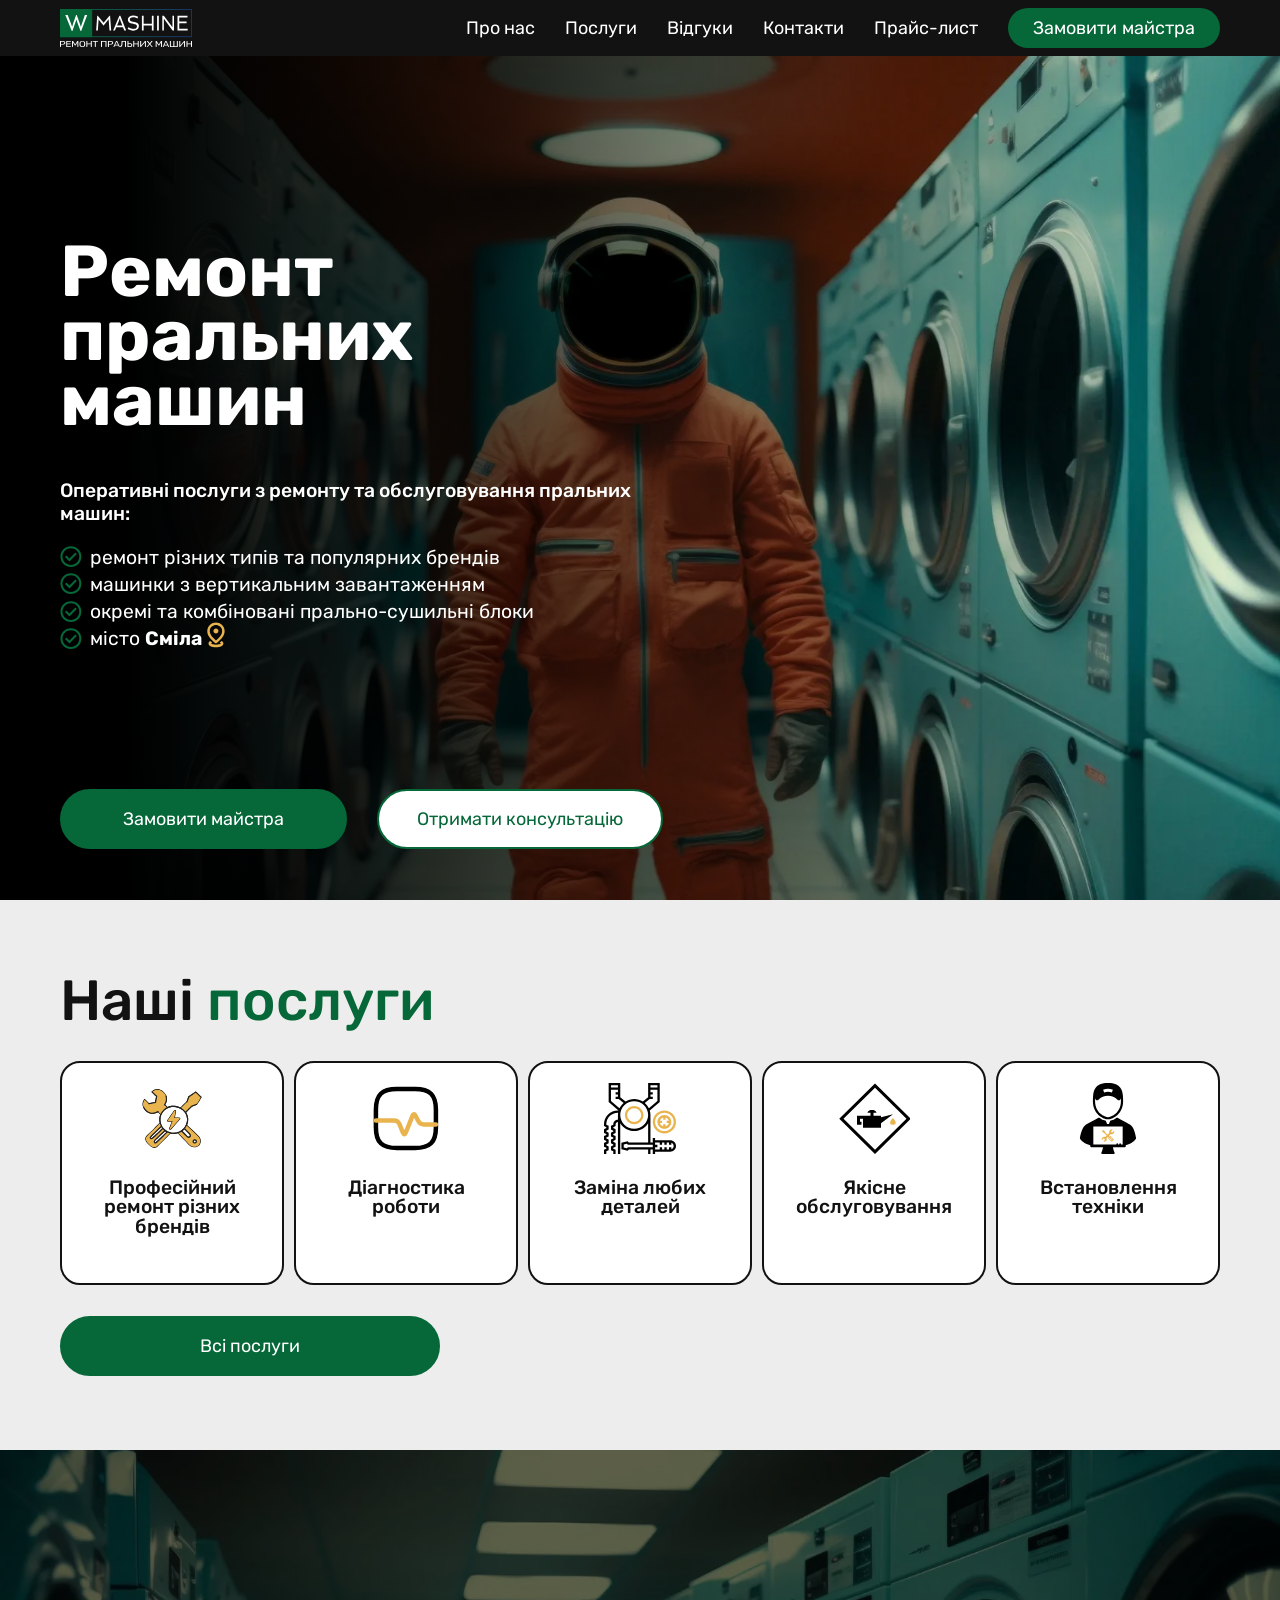
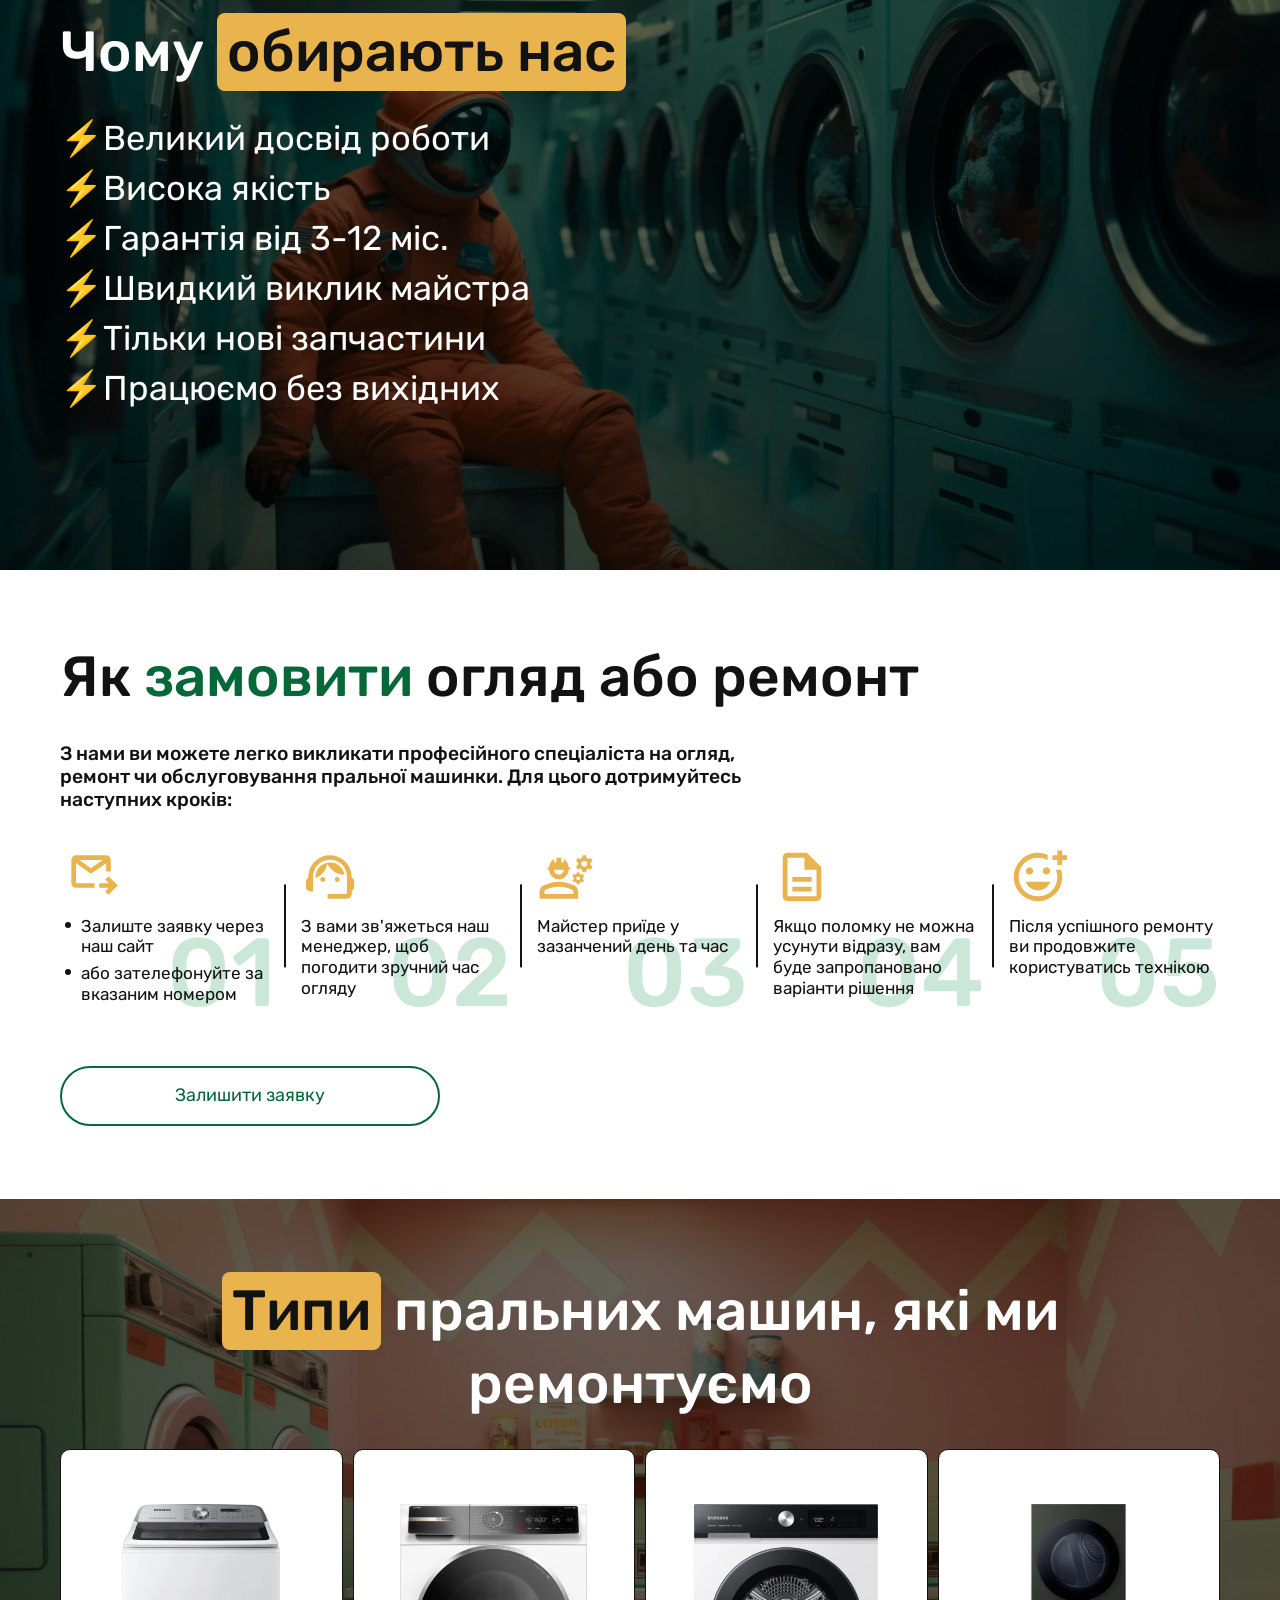
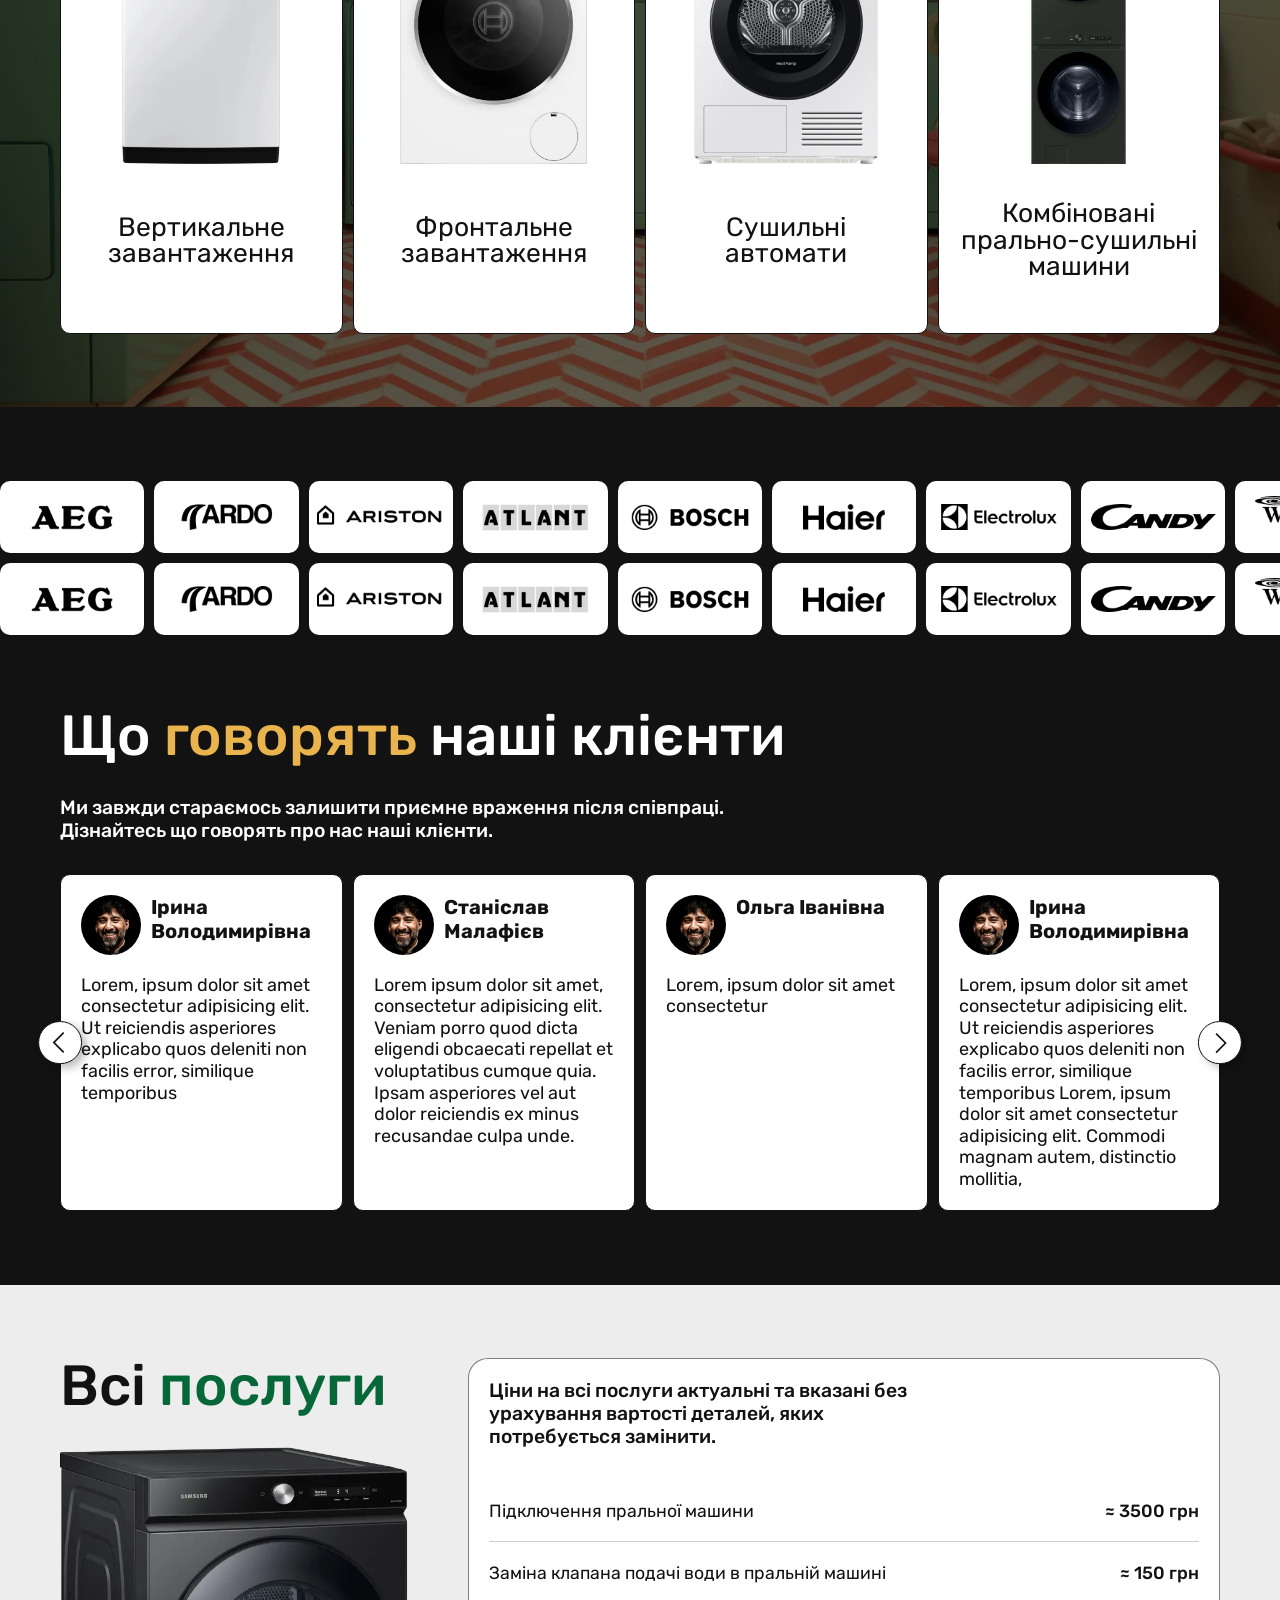
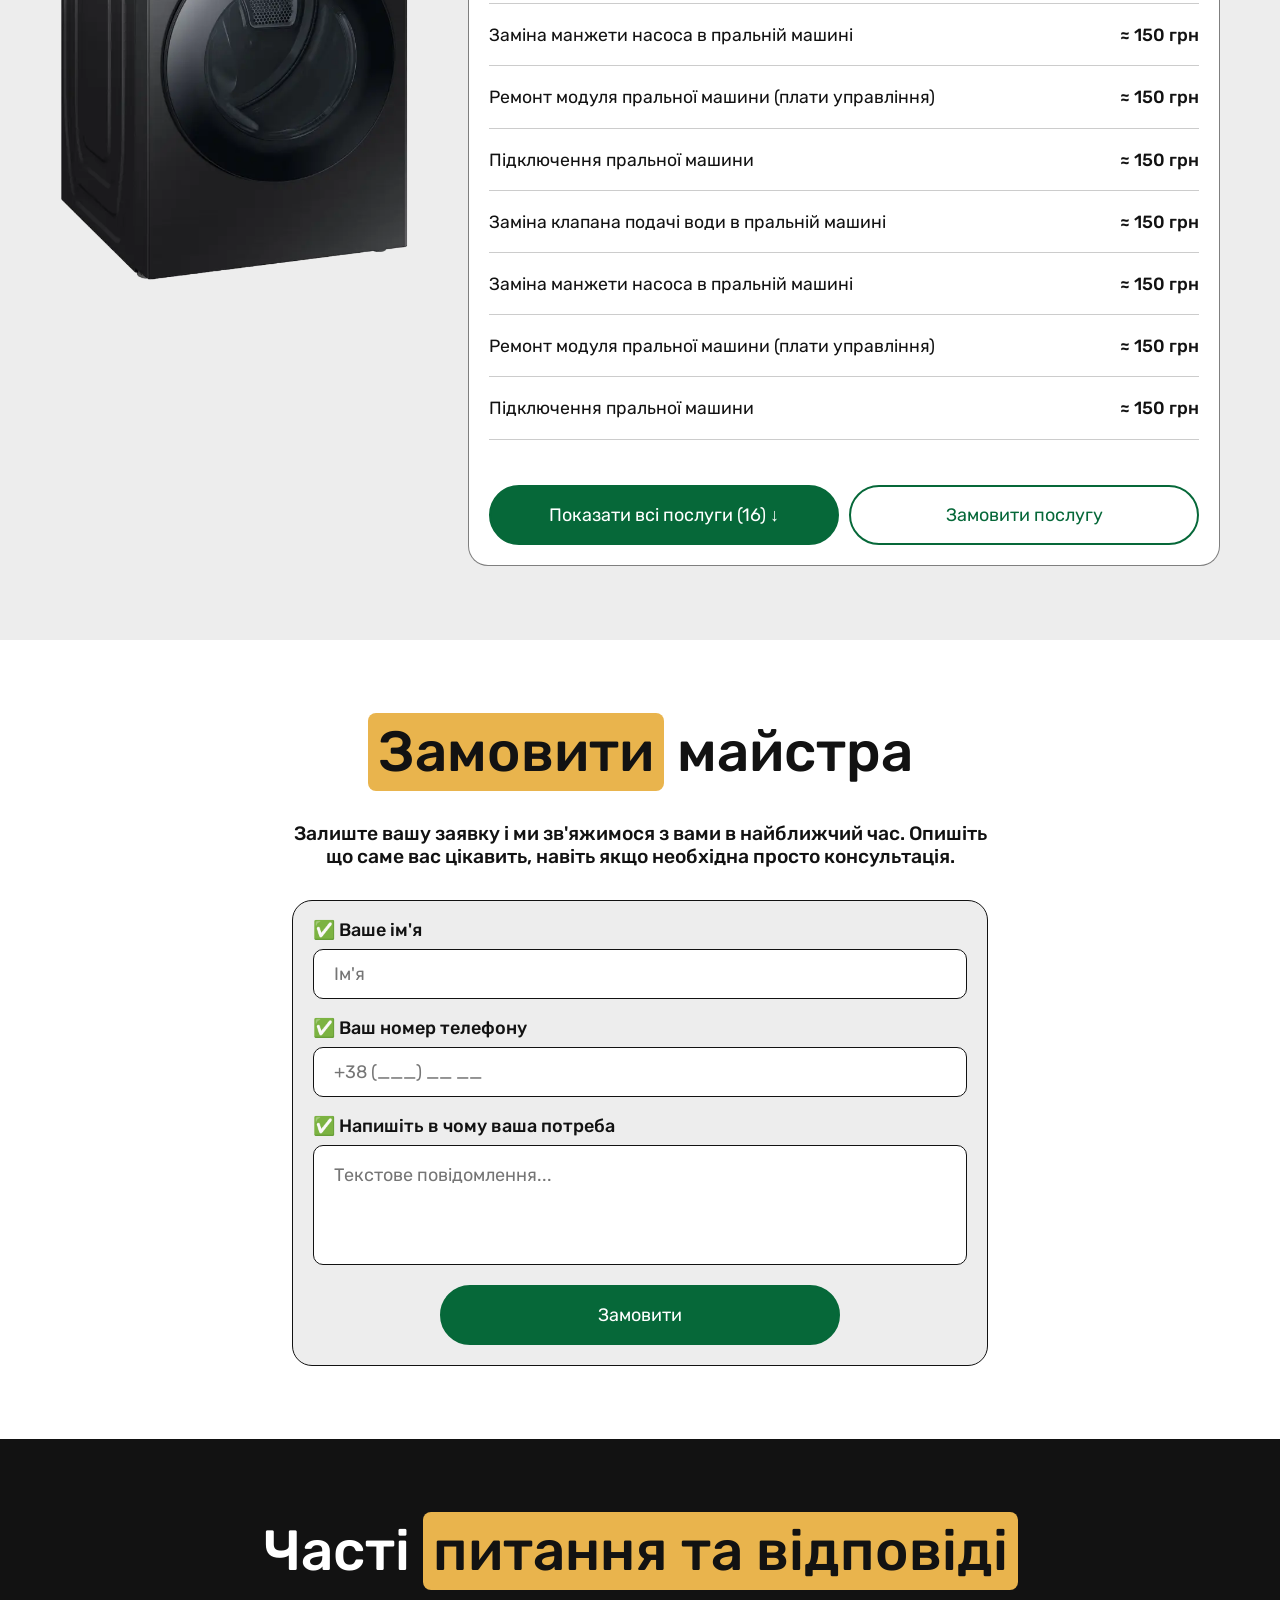
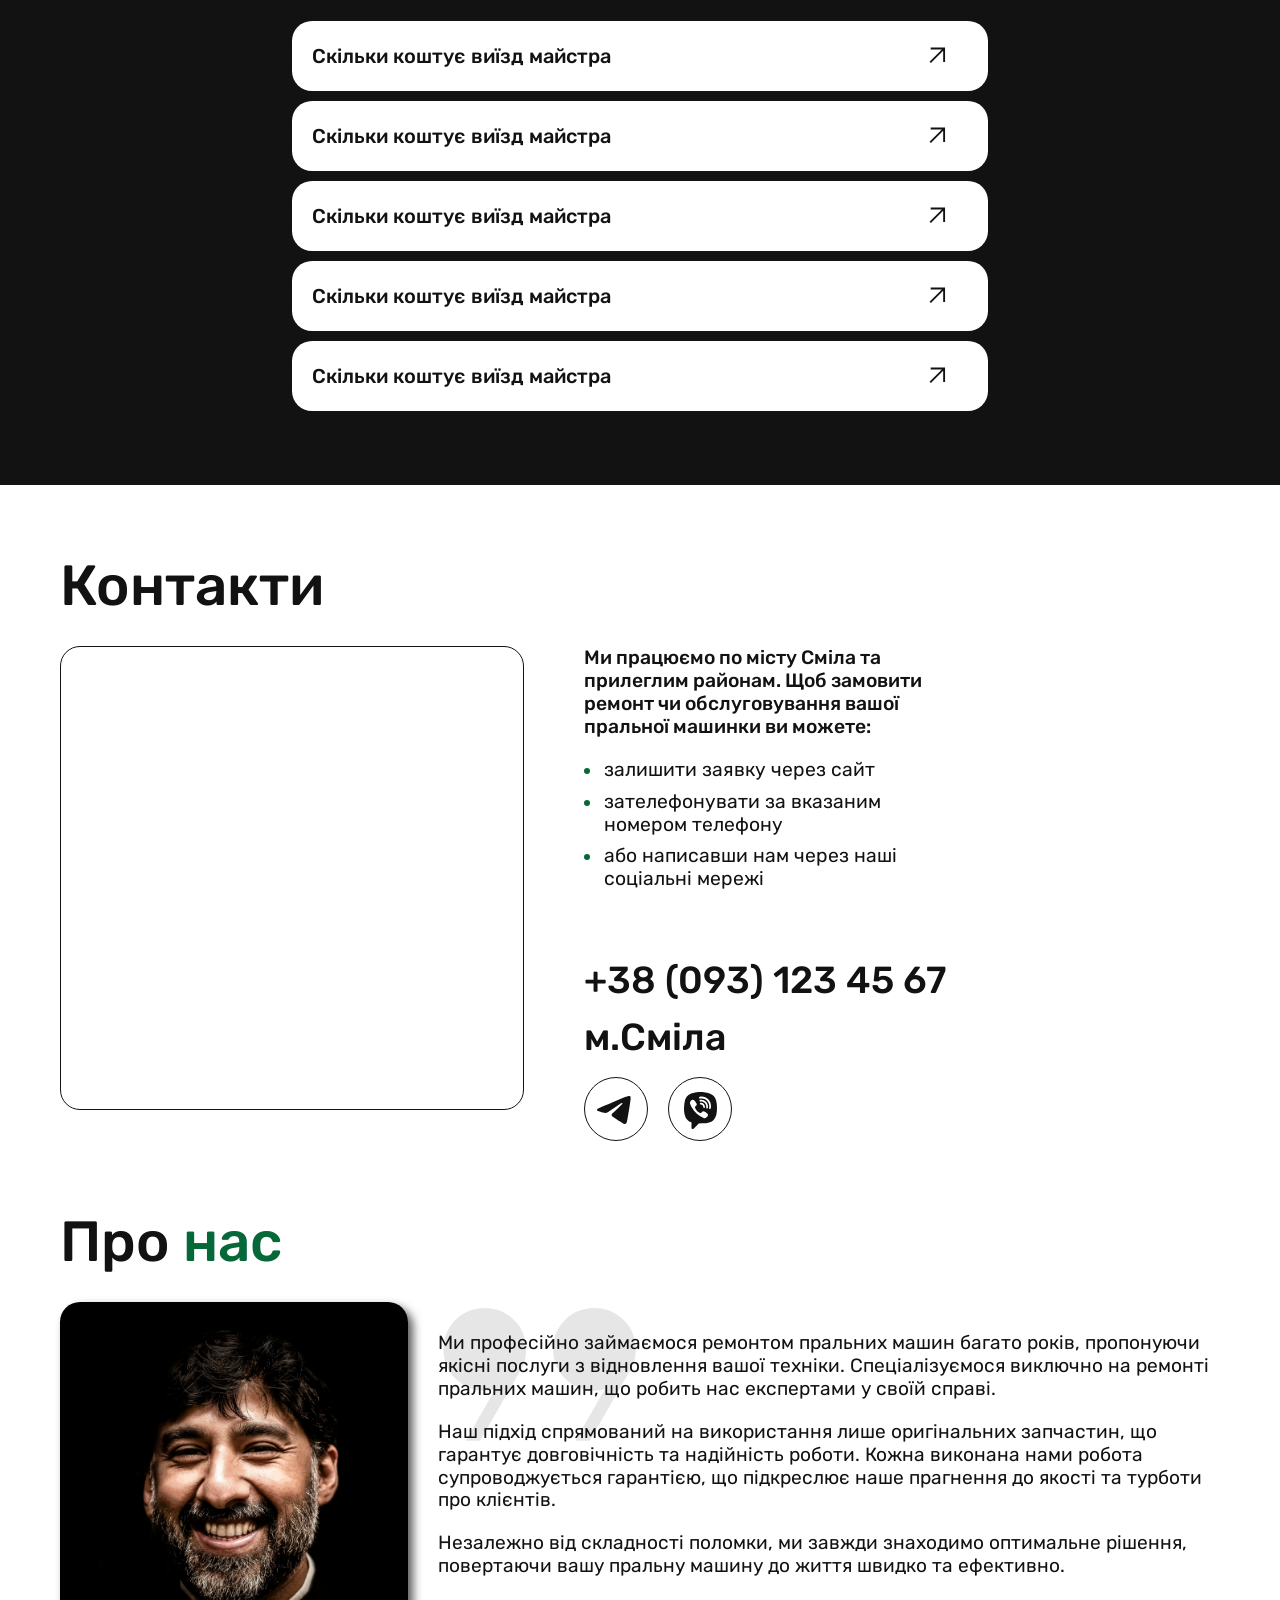
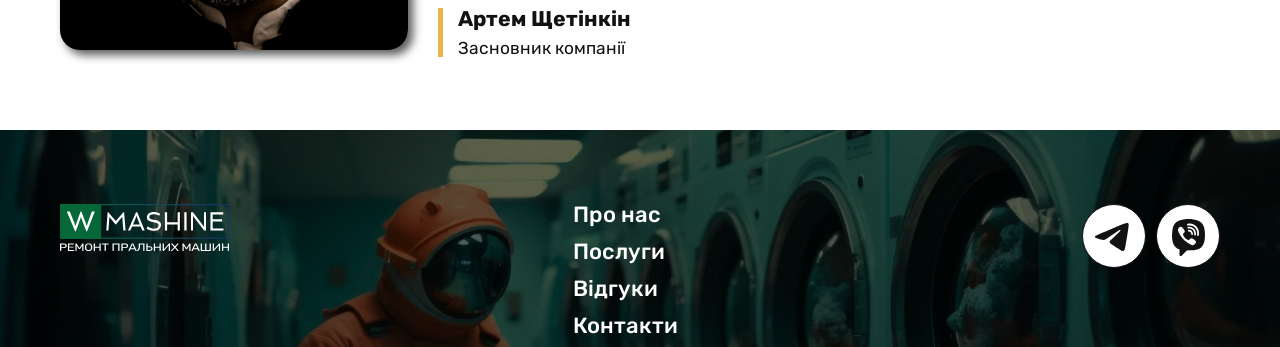
==== commit f8dbbf4d: "up" ====
--- a/docs/index.html
+++ b/docs/index.html
@@ -6,7 +6,7 @@
 	<meta charset="UTF-8">
 	<meta name="format-detection" content="telephone=no">
 	<!-- <style>body{opacity: 0;}</style> -->
-	<link rel="stylesheet" href="css/style.min.css?_v=20241105182216">
+	<link rel="stylesheet" href="css/style.min.css?_v=20241105182850">
 	<link rel="shortcut icon" href="favicon.ico">
 	<!-- <meta name="robots" content="noindex, nofollow"> -->
 	<meta name="viewport" content="width=device-width, initial-scale=1.0">
@@ -689,7 +689,7 @@
 			</section>
 			<section class="faq">
 				<div class="faq__container">
-					<h2 class="faq__title title-main">
+					<h2 class="faq__title title-main title-mark">
 						Часті <span>питання та відповіді</span>
 					</h2>
 					<div class="faq__body">
@@ -745,7 +745,7 @@
 					</h2>
 					<div class="contacts__body">
 						<div class="contacts__map">
-							<iframe class="ibg" src="https://www.google.com/maps/embed?pb=!1m18!1m12!1m3!1d83405.16991915113!2d31.803669074074033!3d49.21172147131496!2m3!1f0!2f0!3f0!3m2!1i1024!2i768!4f13.1!3m3!1m2!1s0x40d140616c4c4401%3A0x87baa02ce135bf2c!2sSmila%2C%20Cherkasy%20Oblast%2C%2020700!5e0!3m2!1sen!2sua!4v1730726338568!5m2!1sen!2sua" width="600" height="600" style="border:0;" allowfullscreen="" loading="lazy" referrerpolicy="no-referrer-when-downgrade"></iframe>
+							<iframe class="ibg" src="https://www.google.com/maps/embed?pb=!1m18!1m12!1m3!1d83405.16991915113!2d31.803669074074033!3d49.21172147131496!2m3!1f0!2f0!3f0!3m2!1i1024!2i768!4f13.1!3m3!1m2!1s0x40d140616c4c4401%3A0x87baa02ce135bf2c!2sSmila%2C%20Cherkasy%20Oblast%2C%2020700!5e0!3m2!1sen!2sua!4v1730726338568!5m2!1sen!2sua" title="гугл карта" width="600" height="600" style="border:0;" allowfullscreen="" loading="lazy" referrerpolicy="no-referrer-when-downgrade"></iframe>
 						</div>
 						<div class="contacts__info">
 							<div class="contacts__txt txt-sub">
@@ -876,7 +876,7 @@
 			</div>
 		</footer>
 	</div>
-	<script src="js/app.min.js?_v=20241105182216"></script>
+	<script src="js/app.min.js?_v=20241105182850"></script>
 </body>
 
 </html>
--- a/docs/css/style.min.css
+++ b/docs/css/style.min.css
@@ -1 +1 @@
-@font-face{font-family:Rubik;font-display:swap;src:url(../fonts/Rubik-Bold.woff2) format("woff2");font-weight:700;font-style:normal}@font-face{font-family:Rubik;font-display:swap;src:url(../fonts/Rubik-Medium.woff2) format("woff2");font-weight:500;font-style:normal}@font-face{font-family:Rubik;font-display:swap;src:url(../fonts/Rubik-Regular.woff2) format("woff2");font-weight:400;font-style:normal}*{padding:0;margin:0;border:0}*,*::after,*::before{box-sizing:border-box}*::after,*::before{display:inline-block}body,html{height:100%;min-width:320px}body{color:#121212;line-height:1;font-family:Rubik,sans-serif;font-size:1rem;-ms-text-size-adjust:100%;-moz-text-size-adjust:100%;-webkit-text-size-adjust:100%;-webkit-font-smoothing:antialiased;-moz-osx-font-smoothing:grayscale}button,input,textarea{font-family:Rubik,sans-serif;font-size:inherit;line-height:inherit;color:inherit;background-color:rgba(0,0,0,0)}input,textarea{width:100%}label{display:inline-block}button,option,select{cursor:pointer}a{display:inline-block;color:inherit;text-decoration:none}ul li{list-style:none}img{vertical-align:top}h1,h2,h3,h4,h5,h6{font-weight:inherit;font-size:inherit}address{font-style:normal}summary::-webkit-details-marker{display:none}summary{list-style:none}body{scrollbar-gutter:stable;-ms-scroll-chaining:none;overscroll-behavior:none}.lock body{overflow:hidden;touch-action:none}.wrapper{min-height:100%;display:flex;flex-direction:column;overflow:hidden}@supports (overflow:clip){.wrapper{overflow:clip}}.wrapper>main{flex:1 1 auto}.wrapper>*{min-width:0}[class*="--gc"]{display:grid;min-width:0;grid-template-columns:.9375rem 1fr minmax(auto,73.125rem) 1fr .9375rem}[class*="--gc"]>*{min-width:0;grid-column:3/4}input[type=email],input[type=tel],input[type=text],textarea{-webkit-appearance:none;appearance:none}.input{border-radius:.625rem;width:100%;display:block;padding:0 20px;border:.0625rem solid #121212;caret-color:inherit;background-color:#fff;min-height:3.125rem;font-size:1.125rem}.input._form-focus{border-color:#066839;outline-color:#066839}.input._form-error{border-color:#cd0000}.input._form-error::-webkit-input-placeholder{color:#cd0000}.input._form-error:-ms-input-placeholder{color:#cd0000}.input._form-error::-ms-input-placeholder{color:#cd0000}.input._form-error::placeholder{color:#cd0000}.input[placeholder]:not([data-placeholder-nohiden])::-webkit-input-placeholder{-webkit-transition:opacity .3s;transition:opacity .3s}.input[placeholder]:not([data-placeholder-nohiden]):-ms-input-placeholder{-ms-transition:opacity .3s;transition:opacity .3s}.input[placeholder]:not([data-placeholder-nohiden])::-ms-input-placeholder{-ms-transition:opacity .3s;transition:opacity .3s}.input[placeholder]:not([data-placeholder-nohiden])::placeholder{transition:opacity .3s}.input[placeholder]:not([data-placeholder-nohiden]):focus::-webkit-input-placeholder{opacity:0}.input[placeholder]:not([data-placeholder-nohiden]):focus:-ms-input-placeholder{opacity:0}.input[placeholder]:not([data-placeholder-nohiden]):focus::-ms-input-placeholder{opacity:0}.input[placeholder]:not([data-placeholder-nohiden]):focus::placeholder{opacity:0}textarea.input{resize:none;padding:1.25rem;min-height:7.5rem}.form{background-color:#ededed;border:.0625rem solid #121212;border-radius:1.25rem;padding:1.25rem;position:relative}.form._sending .form__button{pointer-events:none;opacity:.5}.form .form__error{position:absolute;bottom:.3125rem;right:.3125rem;color:#cd0000}._sent-success .form__body{opacity:0;pointer-events:none}.form__item{margin-bottom:1.25rem;position:relative}.form__lable{font-weight:500;font-size:1.125rem;margin-bottom:.625rem}.form__button{width:100%}.success{position:absolute;z-index:2;inset:0;padding:1.25rem;opacity:0;pointer-events:none;text-align:center;display:flex;flex-direction:column;align-items:center;justify-content:center}._sent-success .success{opacity:1;pointer-events:all}.success__close{position:absolute;top:1.25rem;right:1.25rem;border-radius:.375rem;background-color:rgba(0,0,0,.8);display:grid;place-items:center;padding:.3125rem}.success__close svg path{stroke:#fff}.success__title{position:relative;font-weight:700;margin-bottom:1.25rem}.success__title:before{content:"";position:absolute;top:-1.25rem;left:50%;-webkit-transform:translate(-50%,-100%);transform:translate(-50%,-100%);background-image:url(../img/icon/check_circle.svg);background-repeat:no-repeat;background-size:contain;width:5rem;aspect-ratio:1/1}.success__subtitle span{color:#066839}.ibg{width:100%;height:100%;-o-object-fit:cover;object-fit:cover}.ibg--top{-o-object-position:top;object-position:top}.ibg--bottom{-o-object-position:bottom;object-position:bottom}.ibg--left{-o-object-position:left;object-position:left}.ibg--right{-o-object-position:right;object-position:right}.ibg--contain{-o-object-fit:contain;object-fit:contain}[class*=__container]{width:100%;margin-inline:auto;padding-left:1.25rem;padding-right:1.25rem}body{background-color:#fff}*::-webkit-scrollbar{width:5px}*::-webkit-scrollbar-track{background-color:rgba(0,0,0,0)}*::-webkit-scrollbar-thumb{background-color:#121212;border-radius:3px}.btn{display:grid;place-items:center;padding:.3125rem 1.5625rem;border-radius:1.25rem;color:#fff;text-align:center;transition:color .3s ease,background-color .3s ease,border .3s ease;font-size:1.125rem}.btn_one{min-height:2.5rem;background-color:#066839}.btn_three,.btn_two{border:.125rem solid #066839;min-height:3.75rem;border-radius:3.75rem}.btn_two{background-color:#066839}.btn_three{background-color:#fff;color:#066839}.title-hero{font-weight:700;line-height:.9}.title-main{font-weight:500}.title-main span{color:#066839}.title-main.title-mark{line-height:1.2}.title-main.title-mark span{color:#121212;display:inline-block;background-color:#e9b44d;border-radius:.5rem;padding:.3125rem .625rem}.txt-sub{line-height:1.2;font-weight:500}.tiker{overflow:hidden;width:-webkit-max-content;width:max-content;overflow:visible;display:flex;align-items:center;position:relative;z-index:5}.tiker:not(:last-child){margin-bottom:.625rem}.tiker__list{display:flex;flex-wrap:nowrap}.tiker__item{border-radius:.625rem;background-color:#fff;margin-right:.625rem}.tiker__item img{width:100%;height:auto}@-webkit-keyframes scroll{to{-webkit-transform:translateX(-100%);transform:translateX(-100%)}}@keyframes scroll{to{-webkit-transform:translateX(-100%);transform:translateX(-100%)}}@-webkit-keyframes scroll-rev{from{-webkit-transform:translateX(-100%);transform:translateX(-100%)}to{-webkit-transform:translateX(0);transform:translateX(0)}}@keyframes scroll-rev{from{-webkit-transform:translateX(-100%);transform:translateX(-100%)}to{-webkit-transform:translateX(0);transform:translateX(0)}}._showmore-active [data-showmore-button] .more-showe{display:none}[data-showmore-button] .more-hidden{display:none}._showmore-active [data-showmore-button] .more-hidden{display:block}.social-btn{display:grid;place-items:center;border-radius:50%;border:.0625rem solid #121212;background-color:#fff;transition:background-color .3s ease}.social-btn svg path{transition:fill .3s ease}.header{position:fixed;z-index:10;top:0;left:0;width:100%;padding-top:.5rem;padding-bottom:.5rem;color:#fff;background-color:#121212}.header__container{display:flex;align-items:center;justify-content:space-between}.header__logo{display:inline-block;position:relative;z-index:5}.header__logo img{height:auto}.menu{display:flex;align-items:center}.menu__list{display:flex;flex-wrap:wrap}.menu__link{transition:color .3s ease}.menu__contacts{position:relative;z-index:5;display:flex;gap:5px}.icon-menu__ic{display:none}.footer{background-color:#121212;color:#fff;background-repeat:no-repeat;background-size:cover;background-position:center;position:relative}.footer:before{content:"";position:absolute;z-index:2;inset:0;background-color:rgba(0,0,0,.6)}.footer__container{position:relative;z-index:2}.footer__top{display:grid;gap:2.5rem 1.25rem;padding-bottom:2.5rem}.footer__logo img{height:auto;width:100%}.footer__item:not(:last-child){margin-bottom:.9375rem}.footer__link{font-weight:500;font-size:1.375rem;transition:color .3s ease}.footer__bottom{padding-top:2.5rem;border-top:.0625rem solid #fff;display:flex;align-items:center;justify-content:space-between;gap:1.25rem}.footer__btm.link{transition:color .3s ease}.contacts-footer__list{display:flex;align-items:center;gap:.625rem}.hero{position:relative;min-height:100svh;display:flex;flex-direction:column}.hero__bg{position:absolute;z-index:-1;inset:0}.hero__bg::before{content:"";position:absolute;inset:0}.hero__container{position:relative;z-index:2;display:flex}.hero__body{color:#fff}.hero__top{line-height:1.2;font-weight:400}.hero__txt{font-weight:500}.hero__txt:not(:last-child){margin-bottom:1.25rem}.hero__item{background-image:url(../img/icon/check_circle.svg);background-repeat:no-repeat;background-size:1.375rem;background-position:left;padding-left:1.875rem}.hero__item p{display:inline-block}.hero__item:not(:last-child){margin-bottom:.25rem}.hero__item:last-child span{display:inline-block;position:relative}.hero__item:last-child span::after{content:"";position:absolute;bottom:0;bottom:0;right:-50%;background-image:url(../img/icon/distance.svg);background-repeat:no-repeat;background-size:contain;background-position:100% 100%;aspect-ratio:1/1}.hero__buttons{display:grid}.services{background-color:#ededed}.services__list{display:grid;gap:.625rem}.services__item{border:.125rem solid #121212;border-radius:1.25rem;aspect-ratio:1/1;background-color:#fff;font-weight:500;text-align:center;display:flex;flex-direction:column;gap:.625rem}.services__item p{flex:1}.services__ic{flex:1}.services__ic img{height:auto}.services__link{width:100%;max-width:23.75rem}.why{min-height:80svh;overflow:hidden;display:flex;align-items:center;background-repeat:no-repeat;background-size:cover;background-position:center;position:relative}.why:before{content:"";position:absolute;z-index:2;inset:0;background-color:rgba(0,0,0,.6)}.why__container{position:relative;z-index:3;color:#fff}.process{line-height:1.2;font-weight:400}.process__list{list-style-type:none;counter-reset:item;display:grid;gap:1.25rem}.process__item{position:relative}.process__item ul li{padding-left:1rem;position:relative}.process__item ul li::before{content:"";position:absolute;top:.375rem;left:0;width:.375rem;height:.375rem;border-radius:50%;background-color:#121212}.process__item ul li:not(:last-child){margin-bottom:.375rem}.process__item::before{counter-increment:item;content:"0" counter(item);position:absolute;z-index:-1;font-weight:500;border-radius:30px;color:rgba(43,159,100,.25);display:grid;place-items:center;flex:0 0 auto}.process__block img{height:auto}.process__link{width:100%;max-width:23.75rem}.about__body{display:grid;gap:1.875rem}.about__texts{display:flex;flex-direction:column;gap:1.875rem;padding-top:1.875rem;position:relative}.about__texts::before{content:"";position:absolute;z-index:-1;top:0;left:0;width:12.5rem;aspect-ratio:1/1;background-image:url(../img/icon/format_quote.svg);background-repeat:no-repeat;background-size:contain;opacity:.1}.about__quote{flex:1}.about__txt{line-height:1.2}.about__txt:not(:last-child){margin-bottom:1.25rem}.about__img{aspect-ratio:1/1}.about__img img{aspect-ratio:1/1;border-radius:1.25rem;box-shadow:5px 5px 10px #595959,-5px -5px 20px #fff}.about__founder{padding-left:1.25rem;position:relative}.about__founder::before{content:"";position:absolute;top:0;left:0;width:.3125rem;height:100%;background-color:#e9b44d}.about__name{font-weight:700;margin-bottom:.625rem}.type{overflow:hidden;background-repeat:no-repeat;background-size:cover;background-position:center;position:relative}.type:before{content:"";position:absolute;z-index:2;inset:0;background-color:rgba(0,0,0,.6)}.type__container{color:#fff;position:relative;z-index:2}.type__title{text-align:center}.type__list{display:grid;gap:.625rem}.type__item{display:flex;flex-direction:column;background-color:#fff;color:#121212;border:.0625rem solid #121212;border-radius:.625rem;padding-left:1.25rem;padding-right:1.25rem}.type__img{height:100%}.type__name{flex:1;text-align:center;align-content:center}.reviews{background-color:#121212}.reviews__title{color:#fff}.reviews__subtitle{color:#fff}.reviews__body{position:relative}.reviews__button{position:absolute;top:50%;z-index:2;border-radius:50%;background-color:#fff;border:.0625rem solid #121212;box-shadow:5px 4px 9px 0 rgba(0,0,0,.25);background-repeat:no-repeat;background-size:65%;aspect-ratio:1/1}.reviews__button.swiper-button-prev{left:0;-webkit-transform:translate(-50%,-50%);transform:translate(-50%,-50%);background-position:40% 50%;background-image:url(../img/icon/arrow_prev.svg)}.reviews__button.swiper-button-next{right:0;-webkit-transform:translate(50%,-50%);transform:translate(50%,-50%);background-position:60% 50%;background-image:url(../img/icon/arrow_next.svg)}.slide-reviews__body{display:flex;flex-direction:column;height:100%;line-height:1.2;border:.0625rem solid #121212;border-radius:.625rem;background-color:#fff;padding:1.25rem}.slide-reviews__head{display:grid;grid-template-columns:60px 1fr;gap:.625rem;margin-bottom:1.25rem}.slide-reviews__head img{border-radius:50%;aspect-ratio:1/1;overflow:hidden}.slide-reviews__name{word-break:break-word;font-weight:700;font-size:1.25rem}.slide-reviews__testimonials{flex:1;font-size:1.125rem}.price{background-color:#ededed}.price__img img{-o-object-position:top;object-position:top}.price__list{background-color:#fff;border-radius:1.25rem;border:.0625rem solid rgba(0,0,0,.5);padding:1.25rem}.price__item{line-height:1.2;display:grid}.price__item:not(:last-child){border-bottom:.0625rem solid rgba(0,0,0,.2)}.price__price{font-weight:500;justify-self:flex-end}.price__buttons{flex:1;display:grid;gap:.625rem;align-items:flex-end}.price__more{width:100%;height:-webkit-fit-content;height:-moz-fit-content;height:fit-content}.price__link{width:100%}.order__title{text-align:center}.order__subtitle{text-align:center;margin-inline:auto}.faq{background-color:#121212}.faq__title{color:#fff}.spollers__item{border-radius:1.25rem;line-height:1.2;background-color:#fff}.spollers__item:not(:last-child){margin-bottom:.625rem}.spollers__head{padding:1.25rem;cursor:pointer;position:relative;display:grid;align-items:center;grid-template-columns:1fr 3.75rem;font-size:1.25rem;font-weight:500}.spollers__head._spoller-active::after{-webkit-transform:rotate(180deg);transform:rotate(180deg)}.spollers__head::after{content:"";background-image:url(../img/icon/arrow_outward.svg);background-repeat:no-repeat;background-position:center;background-size:contain;width:1.875rem;aspect-ratio:1/1;justify-self:center;transition:-webkit-transform .3s ease;transition:transform .3s ease;transition:transform .3s ease,-webkit-transform .3s ease;-webkit-transform-origin:50% 50%;transform-origin:50% 50%}.spollers__body{padding:1.25rem}.spollers__body p{font-size:1.125rem}.spollers__body p:not(:last-child){margin-bottom:.625rem}.contacts__body{display:grid}.contacts__info{display:flex;flex-direction:column;gap:2.5rem}.contacts__txt{max-width:100%}.contacts__txt p{margin-bottom:1.25rem}.contacts__list li{padding-left:1.25rem;position:relative}.contacts__list li:not(:last-child){margin-bottom:.5rem}.contacts__list li p{font-weight:400;margin-bottom:0}.contacts__list li::before{content:"";position:absolute;left:0;top:.625rem;border-radius:50%;width:.375rem;aspect-ratio:1/1;background-color:#066839}.contacts__address{display:flex;flex-direction:column;gap:1.25rem}.contacts__link{display:inline-block;font-weight:500;transition:color .3s ease}.contacts__socials{display:flex;align-items:center;gap:1.25rem}.swiper{overflow:hidden}.swiper-initialized{touch-action:pan-y}.swiper-wrapper{width:100%;height:100%;box-sizing:content-box;display:flex;position:relative}.swiper-vertical .swiper-wrapper{flex-direction:column}.swiper-autoheight .swiper-wrapper{align-items:flex-start}.swiper-initialized .swiper-slide{flex-shrink:0}.swiper-android .swiper-slide,.swiper-android .swiper-wrapper{-webkit-transform:translate3d(0,0,0);transform:translate3d(0,0,0)}.swiper-button-lock{display:none!important}@media (min-width:30.06125em){.txt-sub{max-width:60%}.menu{gap:.3125rem 1.875rem}.menu__contacts span{display:inline-block}.footer{background-image:url(../img/why-bg-pc.webp)}.hero__bg::before{background-image:linear-gradient(90deg,#000 10%,rgba(0,0,0,0) 100%)}.hero__container{flex:1}.hero__body{display:flex;flex-direction:column;justify-content:space-between;flex:1}.hero__top{flex:1;display:flex;flex-direction:column;justify-content:center}.services__list{grid-template-columns:repeat(auto-fit,minmax(12.5rem,1fr))}.why{background-image:url(../img/why-bg-pc.webp)}.process__item::before{-webkit-transform:translate(0,20%);transform:translate(0,20%);right:0;bottom:0}.process__item:not(:last-child)::after{content:"";position:absolute;z-index:-1;height:50%;width:.125rem;background-color:#121212;top:50%;right:-.625rem;-webkit-transform:translate(0,-50%);transform:translate(0,-50%)}.process__item{padding:.3125rem}.process__block img{margin-bottom:.625rem}.type{background-image:url(../img/laundromat-pc.webp)}.type__img{max-height:16.25rem}.price__list{display:flex;flex-direction:column}.price__item{grid-template-columns:1fr 8.125rem;gap:1.25rem;padding:1.25rem 0}}@media (min-width:37.56125em){.footer__top{grid-template-columns:repeat(3,1fr)}.footer__nav{justify-self:center}.footer__contacts{justify-self:flex-end}.about__body{grid-template-columns:30% 1fr}.price__container{display:grid;gap:3.75rem;grid-template-columns:30% 1fr}}@media (min-width:43.81125em){.form__button{max-width:25rem;margin-inline:auto}.hero__buttons{grid-template-columns:1fr 1fr;gap:1.875rem}.order__form{max-width:60%;margin-inline:auto}.contacts__body{grid-template-columns:40% 1fr;gap:3.75rem}.contacts__map{border-radius:1.25rem;border:.0625rem solid #121212;overflow:hidden;aspect-ratio:1/1}.contacts__map iframe{aspect-ratio:1/1}.contacts__info{justify-content:space-between}}@media (min-width:48.06125em){.services__item{padding:1.25rem}}@media (min-width:51.31125em){.hero{justify-content:center}.hero__title{max-width:80%}.hero__txt{max-width:80%}.hero__buttons{max-width:80%}.type__list{grid-template-columns:repeat(4,1fr)}.faq__title{text-align:center}.faq__body{max-width:60%;margin-inline:auto}}@media (min-width:62.06125em){.menu__list{gap:.3125rem 1.875rem;align-items:center}.menu__link{font-weight:400;font-size:1.125rem}.icon-menu{display:none}.process__list{grid-template-columns:repeat(5,1fr)}}@media (min-width:64.06125em){.price__buttons{grid-template-columns:repeat(2,1fr)}}@media (min-width:75.06125em){.hero__body{max-width:65%}}@media (min-width:90.06125em){.process__list{margin-bottom:3.75rem}.about__name{font-size:1.375rem}.about__position{font-size:1.125rem}.type__item{padding-top:3.75rem}.type__item{padding-bottom:3.75rem}.type__img{margin-bottom:2.5rem}.type__name{font-size:1.75rem}.reviews__button{width:2.8125rem}.price__item{font-size:1.125rem}.price__buttons{margin-top:2.5rem}.contacts__link{font-size:2.5rem}}@media (min-width:120.06125em){.tiker__item{max-width:11.25rem}}@media (min-width:90em){.hero{padding-top:9.375rem}.hero__title:not(:last-child){margin-bottom:3.125rem}.services__item{font-size:1.25rem}.process__item::before{font-size:6.25rem}.process__block img{width:3.75rem}}@media (min-width:120em){.success__title{font-size:3.125rem}[class*=__container]{max-width:81.25rem}.title-hero{font-size:5.625rem}.title-main{font-size:4.375rem}.txt-sub{font-size:1.375rem}.contacts,.faq,.footer,.order,.price,.process,.reviews,.services,.type,.why{padding-top:6.25rem}.contacts,.faq,.footer,.order,.price,.process,.reviews,.services,.type,.why{padding-bottom:6.25rem}.about{padding-bottom:6.25rem}.services__list,.title-main,.txt-sub:not(:last-child){margin-bottom:2.5rem}.tiker__wrapper:not(:last-child){margin-bottom:6.25rem}.header__logo img{width:9.375rem}.footer__logo img{max-width:12.5rem}.hero{padding-bottom:3.75rem}.hero__top{font-size:1.375rem}.hero__item:last-child span::after{width:2.125rem}.hero__buttons{margin-top:3.125rem}.services__ic img{width:5rem}.why__item{font-size:2.625rem}.why__item:not(:last-child){margin-bottom:1.25rem}.process__item{font-size:1.125rem}.about__txt{font-size:1.25rem}}@media (max-width:90em){[class*=__container]{max-width:75rem}}@media (max-width:30em){.services__list,.title-main,.txt-sub:not(:last-child){margin-bottom:1.25rem}.why__item{font-size:1.5625rem}.why__item:not(:last-child){margin-bottom:.625rem}.process__block img{width:3.125rem}.about__txt{font-size:1.125rem}}@media (max-width:62.06125em){.menu__body{position:fixed;width:100%;height:100%;left:-100%;top:0;overflow:auto;padding:4.375rem .9375rem .9375rem 1.875rem;transition:left .3s;background-color:#121212}.menu__body::before{content:"";position:fixed;width:100%;height:3.125rem;left:-100%;top:0;background-color:#121212;transition:left .3s;z-index:2}.menu-open .menu__body{left:0}.menu-open .menu__body::before{left:0}.menu__list{min-height:100%;flex-direction:column;justify-content:center;gap:1.875rem 1.875rem}.menu__link{font-size:2.625rem;font-weight:500}.icon-menu{width:2.5rem;aspect-ratio:1/1;display:grid;place-items:center}.icon-menu__ic{display:block;position:relative;width:1.875rem;height:1.125rem;z-index:5}.icon-menu__ic span,.icon-menu__ic::after,.icon-menu__ic::before{content:"";transition:all .3s ease 0s;right:0;position:absolute;width:100%;height:.125rem;background-color:#ededed}.icon-menu__ic::before{top:0}.icon-menu__ic::after{bottom:0}.icon-menu__ic span{top:calc(50% - .0625rem)}.menu-open .icon-menu__ic span{width:0}.menu-open .icon-menu__ic::before{top:calc(50% - .0625rem);-webkit-transform:rotate(-45deg);transform:rotate(-45deg)}.menu-open .icon-menu__ic::after{bottom:calc(50% - .0625rem);-webkit-transform:rotate(45deg);transform:rotate(45deg)}}@media (max-width:62.06125em)and (any-hover:none){.icon-menu__ic{cursor:default}}@media (max-width:51.31125em){.services__button{display:flex;justify-content:center}.type__list{grid-template-columns:repeat(2,1fr)}}@media (max-width:43.81125em){.hero__buttons{gap:.625rem}.contacts__body{gap:2.5rem}.contacts__map{margin-left:-1.25rem;margin-right:-1.25rem;order:2}.contacts__map iframe{aspect-ratio:16/10}.contacts__info{order:1}}@media (max-width:37.56125em){.footer__top{grid-template-columns:repeat(2,1fr)}.footer__contacts{grid-column:2/3}.price__img{display:none}}@media (max-width:30.06125em){.success__title{font-size:1.875rem}.title-hero{font-size:3.125rem}.title-main{font-size:2.5rem}.txt-sub{font-size:1rem}.contacts,.faq,.footer,.order,.price,.process,.reviews,.services,.type,.why{padding-top:2.5rem}.contacts,.faq,.footer,.order,.price,.process,.reviews,.services,.type,.why{padding-bottom:2.5rem}.about{padding-bottom:2.5rem}.tiker__wrapper:not(:last-child){margin-bottom:2.5rem}.tiker__item{max-width:6.25rem}.header__logo img{width:6.875rem}.menu{gap:.625rem}.menu__contacts span{display:none}.footer{background-image:url(../img/why-bg-mb.webp)}.footer__logo img{max-width:8.125rem}.hero{padding-top:4.375rem}.hero{padding-bottom:2.5rem}.hero{justify-content:flex-end}.hero__bg::before{background-color:rgba(0,0,0,.6)}.hero__top{font-size:1rem}.hero__title:not(:last-child){margin-bottom:1.5625rem}.hero__item:last-child span::after{width:1.75rem}.hero__buttons{margin-top:1.25rem}.services__list{grid-template-columns:1fr 1fr;grid-template-rows:1fr 1fr 1fr}.services__item{padding:.625rem}.services__item{font-size:1rem}.services__item:last-child{grid-column:1/3;aspect-ratio:unset}.services__ic img{width:3.75rem}.why{background-image:url(../img/why-bg-mb.webp)}.process__list{margin-bottom:2.5rem}.process__list{grid-template-rows:repeat(5,1fr)}.process__item{font-size:1rem}.process__item::before{font-size:5rem}.process__item::before{top:50%;left:0;-webkit-transform:translate(0,-50%);transform:translate(0,-50%)}.process__item{padding:.3125rem .3125rem .3125rem 2.1875rem}.process__block img{order:2;justify-self:center}.process__block p,.process__block ul{order:1}.process__block{display:grid;gap:1rem;grid-template-columns:80% 1fr;align-items:center}.about__name{font-size:1.125rem}.about__position{font-size:.875rem}.type{background-image:url(../img/laundromat-mb.webp)}.type__item{padding-top:1.25rem}.type__item{padding-bottom:1.25rem}.type__img{margin-bottom:1.25rem}.type__img{max-height:11.25rem}.reviews__button{width:2.375rem}.price__item{font-size:1rem}.price__item{gap:.625rem;padding:.625rem 0;grid-template-columns:1fr 6.5625rem}.price__buttons{margin-top:1.25rem}.contacts__link{font-size:1.625rem}}@media (max-width:24.43625em){.type__name{font-size:1.125rem}}@media (max-width:23.49875em){.type__name{font-size:.75rem!important}}@media (max-width:21.31125em){.services__item p{word-break:break-all}}@media (min-width:30.06125em)and (max-width:120em){.success__title{font-size:clamp(1.875rem ,1.4571983016rem + 1.3898347486vw ,3.125rem)}.title-hero{font-size:clamp(3.125rem ,2.2893966032rem + 2.7796694973vw ,5.625rem)}.title-main{font-size:clamp(2.5rem ,1.8732974524rem + 2.084752123vw ,4.375rem)}.txt-sub{font-size:clamp(1rem ,.8746594905rem + .4169504246vw ,1.375rem)}.contacts,.faq,.footer,.order,.price,.process,.reviews,.services,.type,.why{padding-top:clamp(2.5rem ,1.2465949049rem + 4.1695042459vw ,6.25rem)}.contacts,.faq,.footer,.order,.price,.process,.reviews,.services,.type,.why{padding-bottom:clamp(2.5rem ,1.2465949049rem + 4.1695042459vw ,6.25rem)}.about{padding-bottom:clamp(2.5rem ,1.2465949049rem + 4.1695042459vw ,6.25rem)}.tiker__wrapper:not(:last-child){margin-bottom:clamp(2.5rem ,1.2465949049rem + 4.1695042459vw ,6.25rem)}.header__logo img{width:clamp(6.875rem ,6.0393966032rem + 2.7796694973vw ,9.375rem)}.footer__logo img{max-width:clamp(8.125rem ,6.6626940557rem + 4.8644216203vw ,12.5rem)}.hero{padding-bottom:clamp(2.5rem ,2.0821983016rem + 1.3898347486vw ,3.75rem)}.hero__top{font-size:clamp(1rem ,.8746594905rem + .4169504246vw ,1.375rem)}.hero__item:last-child span::after{width:clamp(1.75rem ,1.6246594905rem + .4169504246vw ,2.125rem)}.hero__buttons{margin-top:clamp(1.25rem ,.6232974524rem + 2.084752123vw ,3.125rem)}.services__ic img{width:clamp(3.75rem ,3.3321983016rem + 1.3898347486vw ,5rem)}.process__item{font-size:clamp(1rem ,.9582198302rem + .1389834749vw ,1.125rem)}}@media (min-width:90em)and (max-width:120em){[class*=__container]{max-width:clamp(75rem ,56.25rem + 20.8333333333vw ,81.25rem)}}@media (min-width:30em)and (max-width:120em){.services__list,.title-main,.txt-sub:not(:last-child){margin-bottom:clamp(1.25rem ,.8333333333rem + 1.3888888889vw ,2.5rem)}.why__item{font-size:clamp(1.5625rem ,1.2083333333rem + 1.1805555556vw ,2.625rem)}.why__item:not(:last-child){margin-bottom:clamp(.625rem ,.4166666667rem + .6944444444vw ,1.25rem)}.about__txt{font-size:clamp(1.125rem ,1.0833333333rem + .1388888889vw ,1.25rem)}}@media (min-width:30.06125em)and (max-width:120.06125em){.tiker__item{max-width:clamp(6.25rem ,4.5799305556rem + 5.5555555556vw ,11.25rem)}}@media (min-width:30.06125em)and (max-width:90em){.hero{padding-top:clamp(4.375rem ,1.8673359263rem + 8.3418489708vw ,9.375rem)}.hero__title:not(:last-child){margin-bottom:clamp(1.5625rem ,.778854977rem + 2.6068278034vw ,3.125rem)}.services__item{font-size:clamp(1rem ,.8746167963rem + .4170924485vw ,1.25rem)}.process__item::before{font-size:clamp(5rem ,4.3730839816rem + 2.0854622427vw ,6.25rem)}}@media (max-width:51.31125em)and (min-width:30.06125em){.hero{justify-content:space-between}}@media (max-width:75.06125em)and (min-width:51.31125em){.hero__body{max-width:75%}}@media (min-width:30.06125em)and (max-width:48.06125em){.services__item{padding:clamp(.625rem ,-.4187934028rem + 3.4722222222vw ,1.25rem)}}@media (min-width:30.06125em)and (max-width:90.06125em){.process__list{margin-bottom:clamp(2.5rem ,1.8737239583rem + 2.0833333333vw ,3.75rem)}.about__name{font-size:clamp(1.125rem ,.9997447917rem + .4166666667vw ,1.375rem)}.about__position{font-size:clamp(.875rem ,.7497447917rem + .4166666667vw ,1.125rem)}.type__item{padding-top:clamp(1.25rem ,-.0025520833rem + 4.1666666667vw ,3.75rem)}.type__item{padding-bottom:clamp(1.25rem ,-.0025520833rem + 4.1666666667vw ,3.75rem)}.type__img{margin-bottom:clamp(1.25rem ,.6237239583rem + 2.0833333333vw ,2.5rem)}.reviews__button{width:clamp(2.375rem ,2.1558033854rem + .7291666667vw ,2.8125rem)}.price__item{font-size:clamp(1rem ,.9373723958rem + .2083333333vw ,1.125rem)}.price__buttons{margin-top:clamp(1.25rem ,.6237239583rem + 2.0833333333vw ,2.5rem)}.contacts__link{font-size:clamp(1.625rem ,1.1866067708rem + 1.4583333333vw ,2.5rem)}}@media (max-width:62.06125em)and (min-width:30.06125em){.process__list{grid-template-columns:repeat(3,1fr)}}@media (min-width:30em)and (max-width:90em){.process__block img{width:clamp(3.125rem ,2.8125rem + 1.0416666667vw ,3.75rem)}}@media (min-width:24.43625em)and (max-width:90.06125em){.type__name{font-size:clamp(1.125rem ,.8922738095rem + .9523809524vw ,1.75rem)}}@media (any-hover:hover){.btn_one:hover{background-color:#fff;color:#121212}.btn_two:hover{color:#066839;background-color:#fff}.btn_three:hover{color:#fff;background-color:#121212;border-color:#121212}.social-btn:hover{background-color:#066839}.social-btn:hover path{fill:#fff}.menu__link:hover{color:#066839}.footer__link:hover{color:#066839}.footer__btm.link:hover{color:#066839}.contacts__link:hover{color:#066839}}+@font-face{font-family:Rubik;font-display:swap;src:url(../fonts/Rubik-Bold.woff2) format("woff2");font-weight:700;font-style:normal}@font-face{font-family:Rubik;font-display:swap;src:url(../fonts/Rubik-Medium.woff2) format("woff2");font-weight:500;font-style:normal}@font-face{font-family:Rubik;font-display:swap;src:url(../fonts/Rubik-Regular.woff2) format("woff2");font-weight:400;font-style:normal}*{padding:0;margin:0;border:0}*,*::after,*::before{box-sizing:border-box}*::after,*::before{display:inline-block}body,html{height:100%;min-width:320px}body{color:#121212;line-height:1;font-family:Rubik,sans-serif;font-size:1rem;-ms-text-size-adjust:100%;-moz-text-size-adjust:100%;-webkit-text-size-adjust:100%;-webkit-font-smoothing:antialiased;-moz-osx-font-smoothing:grayscale}button,input,textarea{font-family:Rubik,sans-serif;font-size:inherit;line-height:inherit;color:inherit;background-color:rgba(0,0,0,0)}input,textarea{width:100%}label{display:inline-block}button,option,select{cursor:pointer}a{display:inline-block;color:inherit;text-decoration:none}ul li{list-style:none}img{vertical-align:top}h1,h2,h3,h4,h5,h6{font-weight:inherit;font-size:inherit}address{font-style:normal}summary::-webkit-details-marker{display:none}summary{list-style:none}body{scrollbar-gutter:stable;-ms-scroll-chaining:none;overscroll-behavior:none}.lock body{overflow:hidden;touch-action:none}.wrapper{min-height:100%;display:flex;flex-direction:column;overflow:hidden}@supports (overflow:clip){.wrapper{overflow:clip}}.wrapper>main{flex:1 1 auto}.wrapper>*{min-width:0}[class*="--gc"]{display:grid;min-width:0;grid-template-columns:.9375rem 1fr minmax(auto,73.125rem) 1fr .9375rem}[class*="--gc"]>*{min-width:0;grid-column:3/4}input[type=email],input[type=tel],input[type=text],textarea{-webkit-appearance:none;appearance:none}.input{border-radius:.625rem;width:100%;display:block;padding:0 20px;border:.0625rem solid #121212;caret-color:inherit;background-color:#fff;min-height:3.125rem;font-size:1.125rem}.input._form-focus{border-color:#066839;outline-color:#066839}.input._form-error{border-color:#cd0000}.input._form-error::-webkit-input-placeholder{color:#cd0000}.input._form-error:-ms-input-placeholder{color:#cd0000}.input._form-error::-ms-input-placeholder{color:#cd0000}.input._form-error::placeholder{color:#cd0000}.input[placeholder]:not([data-placeholder-nohiden])::-webkit-input-placeholder{-webkit-transition:opacity .3s;transition:opacity .3s}.input[placeholder]:not([data-placeholder-nohiden]):-ms-input-placeholder{-ms-transition:opacity .3s;transition:opacity .3s}.input[placeholder]:not([data-placeholder-nohiden])::-ms-input-placeholder{-ms-transition:opacity .3s;transition:opacity .3s}.input[placeholder]:not([data-placeholder-nohiden])::placeholder{transition:opacity .3s}.input[placeholder]:not([data-placeholder-nohiden]):focus::-webkit-input-placeholder{opacity:0}.input[placeholder]:not([data-placeholder-nohiden]):focus:-ms-input-placeholder{opacity:0}.input[placeholder]:not([data-placeholder-nohiden]):focus::-ms-input-placeholder{opacity:0}.input[placeholder]:not([data-placeholder-nohiden]):focus::placeholder{opacity:0}textarea.input{resize:none;padding:1.25rem;min-height:7.5rem}.form{background-color:#ededed;border:.0625rem solid #121212;border-radius:1.25rem;padding:1.25rem;position:relative}.form._sending .form__button{pointer-events:none;opacity:.5}.form .form__error{position:absolute;bottom:.3125rem;right:.3125rem;color:#cd0000}._sent-success .form__body{opacity:0;pointer-events:none}.form__item{margin-bottom:1.25rem;position:relative}.form__lable{font-weight:500;font-size:1.125rem;margin-bottom:.625rem}.form__button{width:100%}.success{position:absolute;z-index:2;inset:0;padding:1.25rem;opacity:0;pointer-events:none;text-align:center;display:flex;flex-direction:column;align-items:center;justify-content:center}._sent-success .success{opacity:1;pointer-events:all}.success__close{position:absolute;top:1.25rem;right:1.25rem;border-radius:.375rem;background-color:rgba(0,0,0,.8);display:grid;place-items:center;padding:.3125rem}.success__close svg path{stroke:#fff}.success__title{position:relative;font-weight:700;margin-bottom:1.25rem}.success__title:before{content:"";position:absolute;top:-1.25rem;left:50%;-webkit-transform:translate(-50%,-100%);transform:translate(-50%,-100%);background-image:url(../img/icon/check_circle.svg);background-repeat:no-repeat;background-size:contain;width:5rem;aspect-ratio:1/1}.success__subtitle span{color:#066839}.ibg{width:100%;height:100%;-o-object-fit:cover;object-fit:cover}.ibg--top{-o-object-position:top;object-position:top}.ibg--bottom{-o-object-position:bottom;object-position:bottom}.ibg--left{-o-object-position:left;object-position:left}.ibg--right{-o-object-position:right;object-position:right}.ibg--contain{-o-object-fit:contain;object-fit:contain}[class*=__container]{width:100%;margin-inline:auto;padding-left:1.25rem;padding-right:1.25rem}body{background-color:#fff}*::-webkit-scrollbar{width:5px}*::-webkit-scrollbar-track{background-color:rgba(0,0,0,0)}*::-webkit-scrollbar-thumb{background-color:#121212;border-radius:3px}.btn{display:grid;place-items:center;padding:.3125rem 1.5625rem;border-radius:1.25rem;color:#fff;text-align:center;transition:color .3s ease,background-color .3s ease,border .3s ease;font-size:1.125rem}.btn_one{min-height:2.5rem;background-color:#066839}.btn_three,.btn_two{border:.125rem solid #066839;min-height:3.75rem;border-radius:3.75rem}.btn_two{background-color:#066839}.btn_three{background-color:#fff;color:#066839}.title-hero{font-weight:700;line-height:.9}.title-main{font-weight:500}.title-main span{color:#066839}.title-main.title-mark{line-height:1.2}.title-main.title-mark span{color:#121212;display:inline-block;background-color:#e9b44d;border-radius:.5rem;padding:.3125rem .625rem}.txt-sub{line-height:1.2;font-weight:500}.tiker{overflow:hidden;width:-webkit-max-content;width:max-content;overflow:visible;display:flex;align-items:center;position:relative;z-index:5}.tiker:not(:last-child){margin-bottom:.625rem}.tiker__list{display:flex;flex-wrap:nowrap}.tiker__item{border-radius:.625rem;background-color:#fff;margin-right:.625rem}.tiker__item img{width:100%;height:auto}@-webkit-keyframes scroll{to{-webkit-transform:translateX(-100%);transform:translateX(-100%)}}@keyframes scroll{to{-webkit-transform:translateX(-100%);transform:translateX(-100%)}}@-webkit-keyframes scroll-rev{from{-webkit-transform:translateX(-100%);transform:translateX(-100%)}to{-webkit-transform:translateX(0);transform:translateX(0)}}@keyframes scroll-rev{from{-webkit-transform:translateX(-100%);transform:translateX(-100%)}to{-webkit-transform:translateX(0);transform:translateX(0)}}._showmore-active [data-showmore-button] .more-showe{display:none}[data-showmore-button] .more-hidden{display:none}._showmore-active [data-showmore-button] .more-hidden{display:block}.social-btn{display:grid;place-items:center;border-radius:50%;border:.0625rem solid #121212;background-color:#fff;transition:background-color .3s ease}.social-btn svg path{transition:fill .3s ease}.header{position:fixed;z-index:10;top:0;left:0;width:100%;padding-top:.5rem;padding-bottom:.5rem;color:#fff;background-color:#121212}.header__container{display:flex;align-items:center;justify-content:space-between}.header__logo{display:inline-block;position:relative;z-index:5}.header__logo img{height:auto}.menu{display:flex;align-items:center}.menu__list{display:flex;flex-wrap:wrap}.menu__link{transition:color .3s ease}.menu__contacts{position:relative;z-index:5;display:flex;gap:5px}.icon-menu__ic{display:none}.footer{background-color:#121212;color:#fff;background-repeat:no-repeat;background-size:cover;background-position:center;position:relative}.footer:before{content:"";position:absolute;z-index:2;inset:0;background-color:rgba(0,0,0,.6)}.footer__container{position:relative;z-index:2}.footer__top{display:grid;gap:2.5rem 1.25rem;padding-bottom:2.5rem}.footer__logo img{height:auto;width:100%}.footer__item:not(:last-child){margin-bottom:.9375rem}.footer__link{font-weight:500;font-size:1.375rem;transition:color .3s ease}.footer__bottom{padding-top:2.5rem;border-top:.0625rem solid #fff;display:flex;align-items:center;justify-content:space-between;gap:1.25rem}.footer__btm.link{transition:color .3s ease}.contacts-footer__list{display:flex;align-items:center;gap:.625rem}.hero{position:relative;min-height:100svh;display:flex;flex-direction:column}.hero__bg{position:absolute;z-index:-1;inset:0}.hero__bg::before{content:"";position:absolute;inset:0}.hero__container{position:relative;z-index:2;display:flex}.hero__body{color:#fff}.hero__top{line-height:1.2;font-weight:400}.hero__txt{font-weight:500}.hero__txt:not(:last-child){margin-bottom:1.25rem}.hero__item{background-image:url(../img/icon/check_circle.svg);background-repeat:no-repeat;background-size:1.375rem;background-position:left;padding-left:1.875rem}.hero__item p{display:inline-block}.hero__item:not(:last-child){margin-bottom:.25rem}.hero__item:last-child span{display:inline-block;position:relative}.hero__item:last-child span::after{content:"";position:absolute;bottom:0;bottom:0;right:-50%;background-image:url(../img/icon/distance.svg);background-repeat:no-repeat;background-size:contain;background-position:100% 100%;aspect-ratio:1/1}.hero__buttons{display:grid}.services{background-color:#ededed}.services__list{display:grid;gap:.625rem}.services__item{border:.125rem solid #121212;border-radius:1.25rem;aspect-ratio:1/1;background-color:#fff;font-weight:500;text-align:center;display:flex;flex-direction:column;gap:.625rem}.services__item p{flex:1}.services__ic{flex:1}.services__ic img{height:auto}.services__link{width:100%;max-width:23.75rem}.why{min-height:80svh;overflow:hidden;display:flex;align-items:center;background-repeat:no-repeat;background-size:cover;background-position:center;position:relative}.why:before{content:"";position:absolute;z-index:2;inset:0;background-color:rgba(0,0,0,.6)}.why__container{position:relative;z-index:3;color:#fff}.process{line-height:1.2;font-weight:400}.process__list{list-style-type:none;counter-reset:item;display:grid;gap:1.25rem}.process__item{position:relative}.process__item ul li{padding-left:1rem;position:relative}.process__item ul li::before{content:"";position:absolute;top:.375rem;left:0;width:.375rem;height:.375rem;border-radius:50%;background-color:#121212}.process__item ul li:not(:last-child){margin-bottom:.375rem}.process__item::before{counter-increment:item;content:"0" counter(item);position:absolute;z-index:-1;font-weight:500;border-radius:30px;color:rgba(43,159,100,.25);display:grid;place-items:center;flex:0 0 auto}.process__block img{height:auto}.process__link{width:100%;max-width:23.75rem}.about__body{display:grid;gap:1.875rem}.about__texts{display:flex;flex-direction:column;gap:1.875rem;padding-top:1.875rem;position:relative}.about__texts::before{content:"";position:absolute;z-index:-1;top:0;left:0;width:12.5rem;aspect-ratio:1/1;background-image:url(../img/icon/format_quote.svg);background-repeat:no-repeat;background-size:contain;opacity:.1}.about__quote{flex:1}.about__txt{line-height:1.2}.about__txt:not(:last-child){margin-bottom:1.25rem}.about__img{aspect-ratio:1/1}.about__img img{aspect-ratio:1/1;border-radius:1.25rem;box-shadow:5px 5px 10px #595959,-5px -5px 20px #fff}.about__founder{padding-left:1.25rem;position:relative}.about__founder::before{content:"";position:absolute;top:0;left:0;width:.3125rem;height:100%;background-color:#e9b44d}.about__name{font-weight:700;margin-bottom:.625rem}.type{overflow:hidden;background-repeat:no-repeat;background-size:cover;background-position:center;position:relative}.type:before{content:"";position:absolute;z-index:2;inset:0;background-color:rgba(0,0,0,.6)}.type__container{color:#fff;position:relative;z-index:2}.type__title{text-align:center}.type__list{display:grid;gap:.625rem}.type__item{display:flex;flex-direction:column;background-color:#fff;color:#121212;border:.0625rem solid #121212;border-radius:.625rem;padding-left:1.25rem;padding-right:1.25rem}.type__img{height:100%}.type__name{flex:1;text-align:center;align-content:center}.reviews{background-color:#121212}.reviews__title{color:#fff}.reviews__title span{color:#e9b44d}.reviews__subtitle{color:#fff}.reviews__body{position:relative}.reviews__button{position:absolute;top:50%;z-index:2;border-radius:50%;background-color:#fff;border:.0625rem solid #121212;box-shadow:5px 4px 9px 0 rgba(0,0,0,.25);background-repeat:no-repeat;background-size:65%;aspect-ratio:1/1}.reviews__button.swiper-button-prev{left:0;-webkit-transform:translate(-50%,-50%);transform:translate(-50%,-50%);background-position:40% 50%;background-image:url(../img/icon/arrow_prev.svg)}.reviews__button.swiper-button-next{right:0;-webkit-transform:translate(50%,-50%);transform:translate(50%,-50%);background-position:60% 50%;background-image:url(../img/icon/arrow_next.svg)}.slide-reviews__body{display:flex;flex-direction:column;height:100%;line-height:1.2;border:.0625rem solid #121212;border-radius:.625rem;background-color:#fff;padding:1.25rem}.slide-reviews__head{display:grid;grid-template-columns:60px 1fr;gap:.625rem;margin-bottom:1.25rem}.slide-reviews__head img{border-radius:50%;aspect-ratio:1/1;overflow:hidden}.slide-reviews__name{word-break:break-word;font-weight:700;font-size:1.25rem}.slide-reviews__testimonials{flex:1;font-size:1.125rem}.price{background-color:#ededed}.price__img img{-o-object-position:top;object-position:top}.price__list{background-color:#fff;border-radius:1.25rem;border:.0625rem solid rgba(0,0,0,.5);padding:1.25rem}.price__item{line-height:1.2;display:grid}.price__item:not(:last-child){border-bottom:.0625rem solid rgba(0,0,0,.2)}.price__price{font-weight:500;justify-self:flex-end}.price__buttons{flex:1;display:grid;gap:.625rem;align-items:flex-end}.price__more{width:100%;height:-webkit-fit-content;height:-moz-fit-content;height:fit-content}.price__link{width:100%}.order__title{text-align:center}.order__subtitle{text-align:center;margin-inline:auto}.faq{background-color:#121212}.faq__title{color:#fff}.spollers__item{border-radius:1.25rem;line-height:1.2;background-color:#fff}.spollers__item:not(:last-child){margin-bottom:.625rem}.spollers__head{padding:1.25rem;cursor:pointer;position:relative;display:grid;align-items:center;grid-template-columns:1fr 3.75rem;font-size:1.25rem;font-weight:500}.spollers__head._spoller-active::after{-webkit-transform:rotate(180deg);transform:rotate(180deg)}.spollers__head::after{content:"";background-image:url(../img/icon/arrow_outward.svg);background-repeat:no-repeat;background-position:center;background-size:contain;width:1.875rem;aspect-ratio:1/1;justify-self:center;transition:-webkit-transform .3s ease;transition:transform .3s ease;transition:transform .3s ease,-webkit-transform .3s ease;-webkit-transform-origin:50% 50%;transform-origin:50% 50%}.spollers__body{padding:1.25rem}.spollers__body p{font-size:1.125rem}.spollers__body p:not(:last-child){margin-bottom:.625rem}.contacts__body{display:grid}.contacts__info{display:flex;flex-direction:column;gap:2.5rem}.contacts__txt{max-width:100%}.contacts__txt p{margin-bottom:1.25rem}.contacts__list li{padding-left:1.25rem;position:relative}.contacts__list li:not(:last-child){margin-bottom:.5rem}.contacts__list li p{font-weight:400;margin-bottom:0}.contacts__list li::before{content:"";position:absolute;left:0;top:.625rem;border-radius:50%;width:.375rem;aspect-ratio:1/1;background-color:#066839}.contacts__address{display:flex;flex-direction:column;gap:1.25rem}.contacts__link{display:inline-block;font-weight:500;transition:color .3s ease}.contacts__socials{display:flex;align-items:center;gap:1.25rem}.swiper{overflow:hidden}.swiper-initialized{touch-action:pan-y}.swiper-wrapper{width:100%;height:100%;box-sizing:content-box;display:flex;position:relative}.swiper-vertical .swiper-wrapper{flex-direction:column}.swiper-autoheight .swiper-wrapper{align-items:flex-start}.swiper-initialized .swiper-slide{flex-shrink:0}.swiper-android .swiper-slide,.swiper-android .swiper-wrapper{-webkit-transform:translate3d(0,0,0);transform:translate3d(0,0,0)}.swiper-button-lock{display:none!important}@media (min-width:30.06125em){.txt-sub{max-width:60%}.menu{gap:.3125rem 1.875rem}.menu__contacts span{display:inline-block}.footer{background-image:url(../img/why-bg-pc.webp)}.hero__bg::before{background-image:linear-gradient(90deg,#000 10%,rgba(0,0,0,0) 100%)}.hero__container{flex:1}.hero__body{display:flex;flex-direction:column;justify-content:space-between;flex:1}.hero__top{flex:1;display:flex;flex-direction:column;justify-content:center}.services__list{grid-template-columns:repeat(auto-fit,minmax(12.5rem,1fr))}.why{background-image:url(../img/why-bg-pc.webp)}.process__item::before{-webkit-transform:translate(0,20%);transform:translate(0,20%);right:0;bottom:0}.process__item:not(:last-child)::after{content:"";position:absolute;z-index:-1;height:50%;width:.125rem;background-color:#121212;top:50%;right:-.625rem;-webkit-transform:translate(0,-50%);transform:translate(0,-50%)}.process__item{padding:.3125rem}.process__block img{margin-bottom:.625rem}.type{background-image:url(../img/laundromat-pc.webp)}.type__img{max-height:16.25rem}.price__list{display:flex;flex-direction:column}.price__item{grid-template-columns:1fr 8.125rem;gap:1.25rem;padding:1.25rem 0}}@media (min-width:37.56125em){.footer__top{grid-template-columns:repeat(3,1fr)}.footer__nav{justify-self:center}.footer__contacts{justify-self:flex-end}.about__body{grid-template-columns:30% 1fr}.price__container{display:grid;gap:3.75rem;grid-template-columns:30% 1fr}}@media (min-width:43.81125em){.form__button{max-width:25rem;margin-inline:auto}.hero__buttons{grid-template-columns:1fr 1fr;gap:1.875rem}.order__form{max-width:60%;margin-inline:auto}.contacts__body{grid-template-columns:40% 1fr;gap:3.75rem}.contacts__map{border-radius:1.25rem;border:.0625rem solid #121212;overflow:hidden;aspect-ratio:1/1}.contacts__map iframe{aspect-ratio:1/1}.contacts__info{justify-content:space-between}}@media (min-width:48.06125em){.services__item{padding:1.25rem}}@media (min-width:51.31125em){.hero{justify-content:center}.hero__title{max-width:80%}.hero__txt{max-width:80%}.hero__buttons{max-width:80%}.type__list{grid-template-columns:repeat(4,1fr)}.faq__title{text-align:center}.faq__body{max-width:60%;margin-inline:auto}}@media (min-width:62.06125em){.menu__list{gap:.3125rem 1.875rem;align-items:center}.menu__link{font-weight:400;font-size:1.125rem}.icon-menu{display:none}.process__list{grid-template-columns:repeat(5,1fr)}}@media (min-width:64.06125em){.price__buttons{grid-template-columns:repeat(2,1fr)}}@media (min-width:75.06125em){.hero__body{max-width:65%}}@media (min-width:90.06125em){.process__list{margin-bottom:3.75rem}.about__name{font-size:1.375rem}.about__position{font-size:1.125rem}.type__item{padding-top:3.75rem}.type__item{padding-bottom:3.75rem}.type__img{margin-bottom:2.5rem}.type__name{font-size:1.75rem}.reviews__button{width:2.8125rem}.price__item{font-size:1.125rem}.price__buttons{margin-top:2.5rem}.contacts__link{font-size:2.5rem}}@media (min-width:120.06125em){.tiker__item{max-width:11.25rem}}@media (min-width:90em){.hero{padding-top:9.375rem}.hero__title:not(:last-child){margin-bottom:3.125rem}.services__item{font-size:1.25rem}.process__item::before{font-size:6.25rem}.process__block img{width:3.75rem}}@media (min-width:120em){.success__title{font-size:3.125rem}[class*=__container]{max-width:81.25rem}.title-hero{font-size:5.625rem}.title-main{font-size:4.375rem}.txt-sub{font-size:1.375rem}.contacts,.faq,.footer,.order,.price,.process,.reviews,.services,.type,.why{padding-top:6.25rem}.contacts,.faq,.footer,.order,.price,.process,.reviews,.services,.type,.why{padding-bottom:6.25rem}.about{padding-bottom:6.25rem}.services__list,.title-main,.txt-sub:not(:last-child){margin-bottom:2.5rem}.tiker__wrapper:not(:last-child){margin-bottom:6.25rem}.header__logo img{width:9.375rem}.footer__logo img{max-width:12.5rem}.hero{padding-bottom:3.75rem}.hero__top{font-size:1.375rem}.hero__item:last-child span::after{width:2.125rem}.hero__buttons{margin-top:3.125rem}.services__ic img{width:5rem}.why__item{font-size:2.625rem}.why__item:not(:last-child){margin-bottom:1.25rem}.process__item{font-size:1.125rem}.about__txt{font-size:1.25rem}}@media (max-width:90em){[class*=__container]{max-width:75rem}}@media (max-width:30em){.services__list,.title-main,.txt-sub:not(:last-child){margin-bottom:1.25rem}.why__item{font-size:1.5625rem}.why__item:not(:last-child){margin-bottom:.625rem}.process__block img{width:3.125rem}.about__txt{font-size:1.125rem}}@media (max-width:62.06125em){.menu__body{position:fixed;width:100%;height:100%;left:-100%;top:0;overflow:auto;padding:4.375rem .9375rem .9375rem 1.875rem;transition:left .3s;background-color:#121212}.menu__body::before{content:"";position:fixed;width:100%;height:3.125rem;left:-100%;top:0;background-color:#121212;transition:left .3s;z-index:2}.menu-open .menu__body{left:0}.menu-open .menu__body::before{left:0}.menu__list{min-height:100%;flex-direction:column;justify-content:center;gap:1.875rem 1.875rem}.menu__link{font-size:2.625rem;font-weight:500}.icon-menu{width:2.5rem;aspect-ratio:1/1;display:grid;place-items:center}.icon-menu__ic{display:block;position:relative;width:1.875rem;height:1.125rem;z-index:5}.icon-menu__ic span,.icon-menu__ic::after,.icon-menu__ic::before{content:"";transition:all .3s ease 0s;right:0;position:absolute;width:100%;height:.125rem;background-color:#ededed}.icon-menu__ic::before{top:0}.icon-menu__ic::after{bottom:0}.icon-menu__ic span{top:calc(50% - .0625rem)}.menu-open .icon-menu__ic span{width:0}.menu-open .icon-menu__ic::before{top:calc(50% - .0625rem);-webkit-transform:rotate(-45deg);transform:rotate(-45deg)}.menu-open .icon-menu__ic::after{bottom:calc(50% - .0625rem);-webkit-transform:rotate(45deg);transform:rotate(45deg)}}@media (max-width:62.06125em)and (any-hover:none){.icon-menu__ic{cursor:default}}@media (max-width:51.31125em){.services__button{display:flex;justify-content:center}.type__list{grid-template-columns:repeat(2,1fr)}}@media (max-width:43.81125em){.hero__buttons{gap:.625rem}.contacts__body{gap:2.5rem}.contacts__map{margin-left:-1.25rem;margin-right:-1.25rem;order:2}.contacts__map iframe{aspect-ratio:16/10}.contacts__info{order:1}}@media (max-width:37.56125em){.footer__top{grid-template-columns:repeat(2,1fr)}.footer__contacts{grid-column:2/3}.price__img{display:none}}@media (max-width:30.06125em){.success__title{font-size:1.875rem}.title-hero{font-size:3.125rem}.title-main{font-size:2.5rem}.txt-sub{font-size:1rem}.contacts,.faq,.footer,.order,.price,.process,.reviews,.services,.type,.why{padding-top:2.5rem}.contacts,.faq,.footer,.order,.price,.process,.reviews,.services,.type,.why{padding-bottom:2.5rem}.about{padding-bottom:2.5rem}.tiker__wrapper:not(:last-child){margin-bottom:2.5rem}.tiker__item{max-width:6.25rem}.header__logo img{width:6.875rem}.menu{gap:.625rem}.menu__contacts span{display:none}.footer{background-image:url(../img/why-bg-mb.webp)}.footer__logo img{max-width:8.125rem}.hero{padding-top:4.375rem}.hero{padding-bottom:2.5rem}.hero{justify-content:flex-end}.hero__bg::before{background-color:rgba(0,0,0,.6)}.hero__top{font-size:1rem}.hero__title:not(:last-child){margin-bottom:1.5625rem}.hero__item:last-child span::after{width:1.75rem}.hero__buttons{margin-top:1.25rem}.services__list{grid-template-columns:1fr 1fr;grid-template-rows:1fr 1fr 1fr}.services__item{padding:.625rem}.services__item{font-size:1rem}.services__item:last-child{grid-column:1/3;aspect-ratio:unset}.services__ic img{width:3.75rem}.why{background-image:url(../img/why-bg-mb.webp)}.process__list{margin-bottom:2.5rem}.process__list{grid-template-rows:repeat(5,1fr)}.process__item{font-size:1rem}.process__item::before{font-size:5rem}.process__item::before{top:50%;left:0;-webkit-transform:translate(0,-50%);transform:translate(0,-50%)}.process__item{padding:.3125rem .3125rem .3125rem 2.1875rem}.process__block img{order:2;justify-self:center}.process__block p,.process__block ul{order:1}.process__block{display:grid;gap:1rem;grid-template-columns:80% 1fr;align-items:center}.about__name{font-size:1.125rem}.about__position{font-size:.875rem}.type{background-image:url(../img/laundromat-mb.webp)}.type__item{padding-top:1.25rem}.type__item{padding-bottom:1.25rem}.type__img{margin-bottom:1.25rem}.type__img{max-height:11.25rem}.reviews__button{width:2.375rem}.price__item{font-size:1rem}.price__item{gap:.625rem;padding:.625rem 0;grid-template-columns:1fr 6.5625rem}.price__buttons{margin-top:1.25rem}.contacts__link{font-size:1.625rem}}@media (max-width:24.43625em){.type__name{font-size:1.125rem}}@media (max-width:23.49875em){.type__name{font-size:.75rem!important}}@media (max-width:21.31125em){.services__item p{word-break:break-all}}@media (min-width:30.06125em)and (max-width:120em){.success__title{font-size:clamp(1.875rem ,1.4571983016rem + 1.3898347486vw ,3.125rem)}.title-hero{font-size:clamp(3.125rem ,2.2893966032rem + 2.7796694973vw ,5.625rem)}.title-main{font-size:clamp(2.5rem ,1.8732974524rem + 2.084752123vw ,4.375rem)}.txt-sub{font-size:clamp(1rem ,.8746594905rem + .4169504246vw ,1.375rem)}.contacts,.faq,.footer,.order,.price,.process,.reviews,.services,.type,.why{padding-top:clamp(2.5rem ,1.2465949049rem + 4.1695042459vw ,6.25rem)}.contacts,.faq,.footer,.order,.price,.process,.reviews,.services,.type,.why{padding-bottom:clamp(2.5rem ,1.2465949049rem + 4.1695042459vw ,6.25rem)}.about{padding-bottom:clamp(2.5rem ,1.2465949049rem + 4.1695042459vw ,6.25rem)}.tiker__wrapper:not(:last-child){margin-bottom:clamp(2.5rem ,1.2465949049rem + 4.1695042459vw ,6.25rem)}.header__logo img{width:clamp(6.875rem ,6.0393966032rem + 2.7796694973vw ,9.375rem)}.footer__logo img{max-width:clamp(8.125rem ,6.6626940557rem + 4.8644216203vw ,12.5rem)}.hero{padding-bottom:clamp(2.5rem ,2.0821983016rem + 1.3898347486vw ,3.75rem)}.hero__top{font-size:clamp(1rem ,.8746594905rem + .4169504246vw ,1.375rem)}.hero__item:last-child span::after{width:clamp(1.75rem ,1.6246594905rem + .4169504246vw ,2.125rem)}.hero__buttons{margin-top:clamp(1.25rem ,.6232974524rem + 2.084752123vw ,3.125rem)}.services__ic img{width:clamp(3.75rem ,3.3321983016rem + 1.3898347486vw ,5rem)}.process__item{font-size:clamp(1rem ,.9582198302rem + .1389834749vw ,1.125rem)}}@media (min-width:90em)and (max-width:120em){[class*=__container]{max-width:clamp(75rem ,56.25rem + 20.8333333333vw ,81.25rem)}}@media (min-width:30em)and (max-width:120em){.services__list,.title-main,.txt-sub:not(:last-child){margin-bottom:clamp(1.25rem ,.8333333333rem + 1.3888888889vw ,2.5rem)}.why__item{font-size:clamp(1.5625rem ,1.2083333333rem + 1.1805555556vw ,2.625rem)}.why__item:not(:last-child){margin-bottom:clamp(.625rem ,.4166666667rem + .6944444444vw ,1.25rem)}.about__txt{font-size:clamp(1.125rem ,1.0833333333rem + .1388888889vw ,1.25rem)}}@media (min-width:30.06125em)and (max-width:120.06125em){.tiker__item{max-width:clamp(6.25rem ,4.5799305556rem + 5.5555555556vw ,11.25rem)}}@media (min-width:30.06125em)and (max-width:90em){.hero{padding-top:clamp(4.375rem ,1.8673359263rem + 8.3418489708vw ,9.375rem)}.hero__title:not(:last-child){margin-bottom:clamp(1.5625rem ,.778854977rem + 2.6068278034vw ,3.125rem)}.services__item{font-size:clamp(1rem ,.8746167963rem + .4170924485vw ,1.25rem)}.process__item::before{font-size:clamp(5rem ,4.3730839816rem + 2.0854622427vw ,6.25rem)}}@media (max-width:51.31125em)and (min-width:30.06125em){.hero{justify-content:space-between}}@media (max-width:75.06125em)and (min-width:51.31125em){.hero__body{max-width:75%}}@media (min-width:30.06125em)and (max-width:48.06125em){.services__item{padding:clamp(.625rem ,-.4187934028rem + 3.4722222222vw ,1.25rem)}}@media (min-width:30.06125em)and (max-width:90.06125em){.process__list{margin-bottom:clamp(2.5rem ,1.8737239583rem + 2.0833333333vw ,3.75rem)}.about__name{font-size:clamp(1.125rem ,.9997447917rem + .4166666667vw ,1.375rem)}.about__position{font-size:clamp(.875rem ,.7497447917rem + .4166666667vw ,1.125rem)}.type__item{padding-top:clamp(1.25rem ,-.0025520833rem + 4.1666666667vw ,3.75rem)}.type__item{padding-bottom:clamp(1.25rem ,-.0025520833rem + 4.1666666667vw ,3.75rem)}.type__img{margin-bottom:clamp(1.25rem ,.6237239583rem + 2.0833333333vw ,2.5rem)}.reviews__button{width:clamp(2.375rem ,2.1558033854rem + .7291666667vw ,2.8125rem)}.price__item{font-size:clamp(1rem ,.9373723958rem + .2083333333vw ,1.125rem)}.price__buttons{margin-top:clamp(1.25rem ,.6237239583rem + 2.0833333333vw ,2.5rem)}.contacts__link{font-size:clamp(1.625rem ,1.1866067708rem + 1.4583333333vw ,2.5rem)}}@media (max-width:62.06125em)and (min-width:30.06125em){.process__list{grid-template-columns:repeat(3,1fr)}}@media (min-width:30em)and (max-width:90em){.process__block img{width:clamp(3.125rem ,2.8125rem + 1.0416666667vw ,3.75rem)}}@media (min-width:24.43625em)and (max-width:90.06125em){.type__name{font-size:clamp(1.125rem ,.8922738095rem + .9523809524vw ,1.75rem)}}@media (any-hover:hover){.btn_one:hover{background-color:#fff;color:#121212}.btn_two:hover{color:#066839;background-color:#fff}.btn_three:hover{color:#fff;background-color:#121212;border-color:#121212}.social-btn:hover{background-color:#066839}.social-btn:hover path{fill:#fff}.menu__link:hover{color:#066839}.footer__link:hover{color:#066839}.footer__btm.link:hover{color:#066839}.contacts__link:hover{color:#066839}}
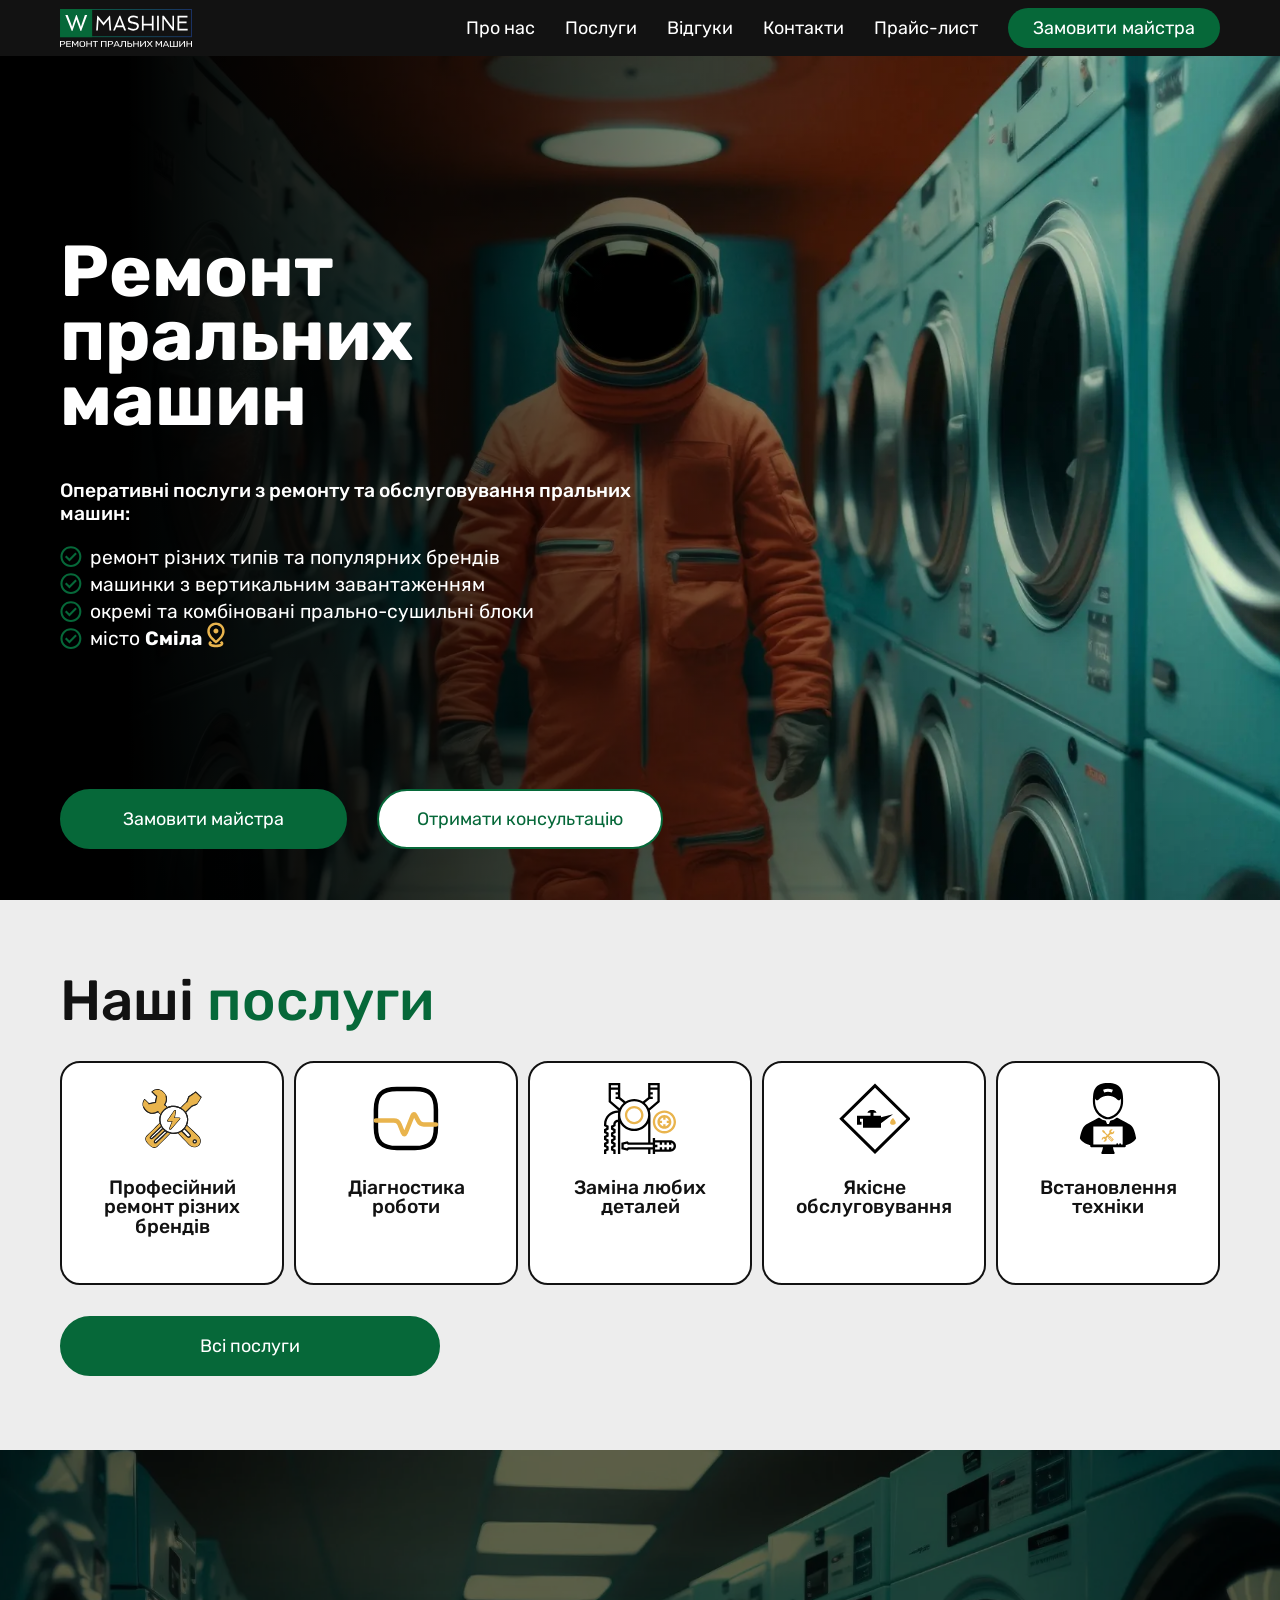
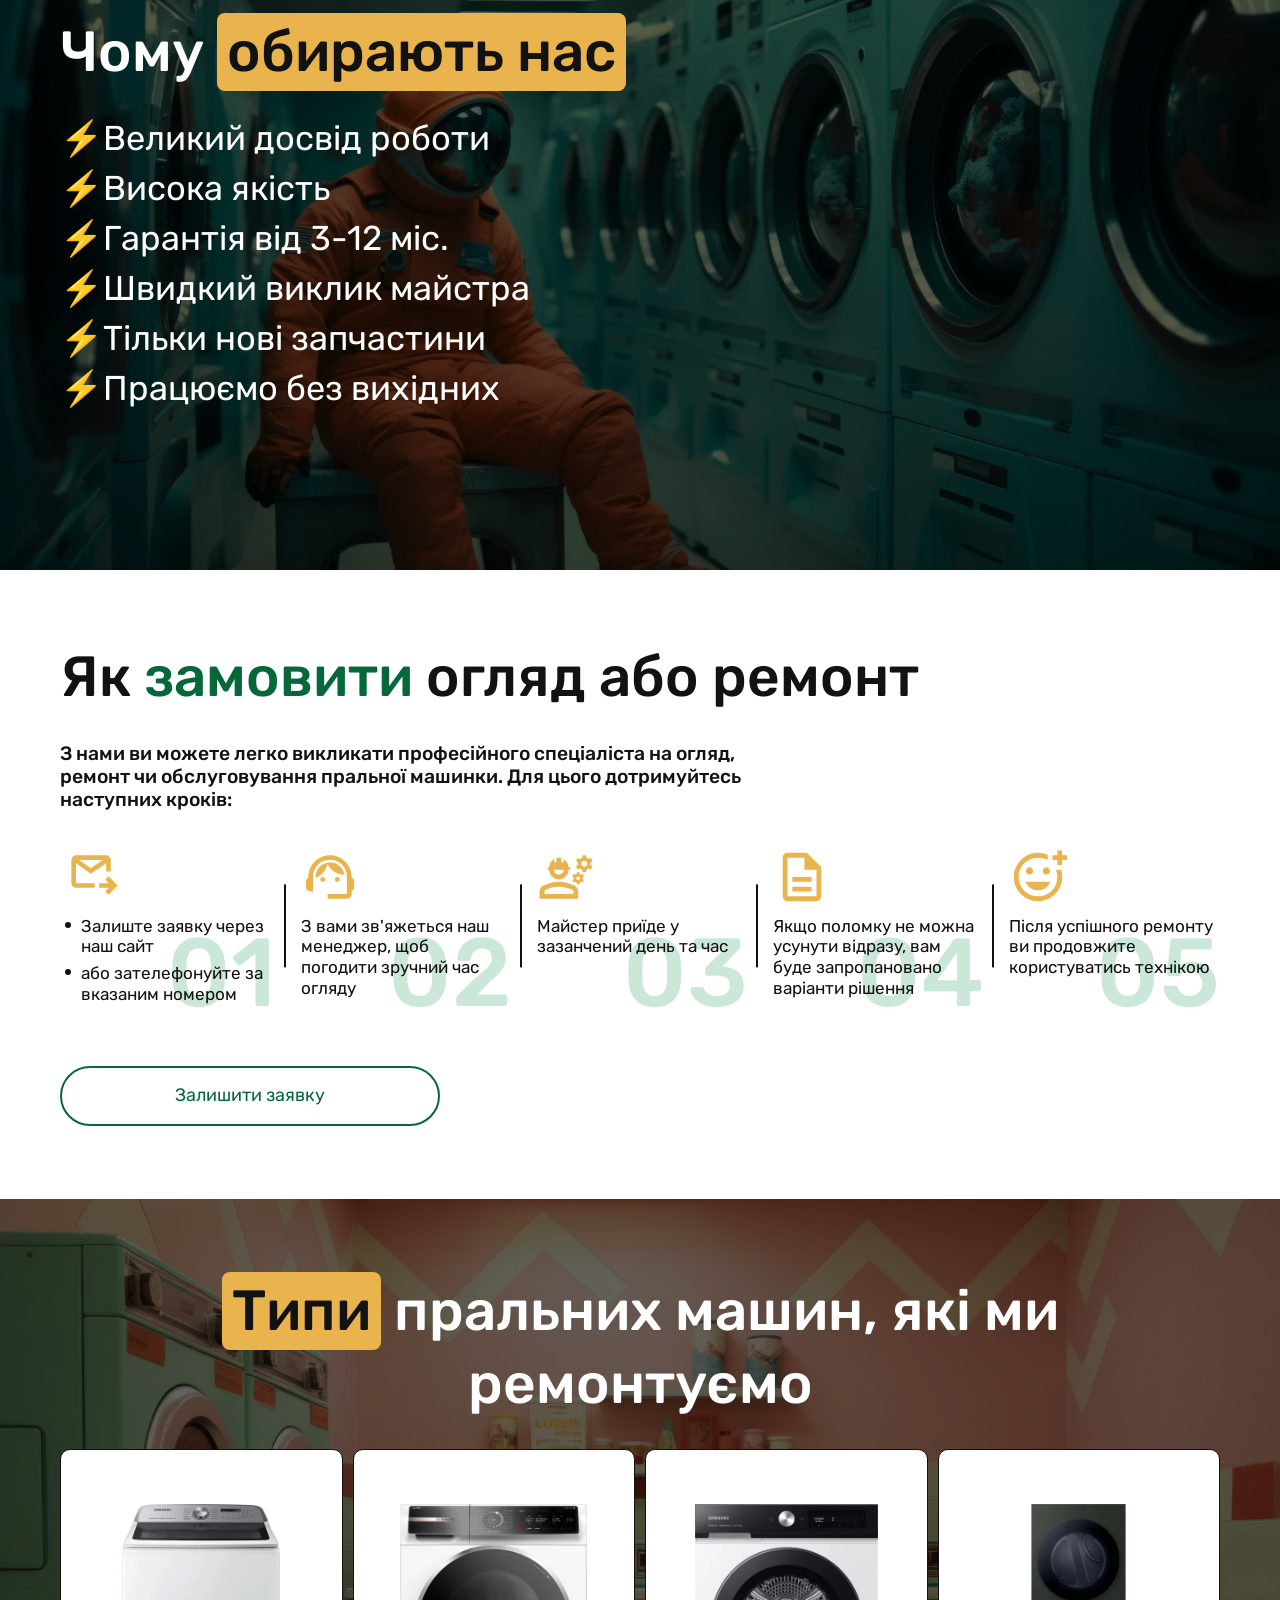
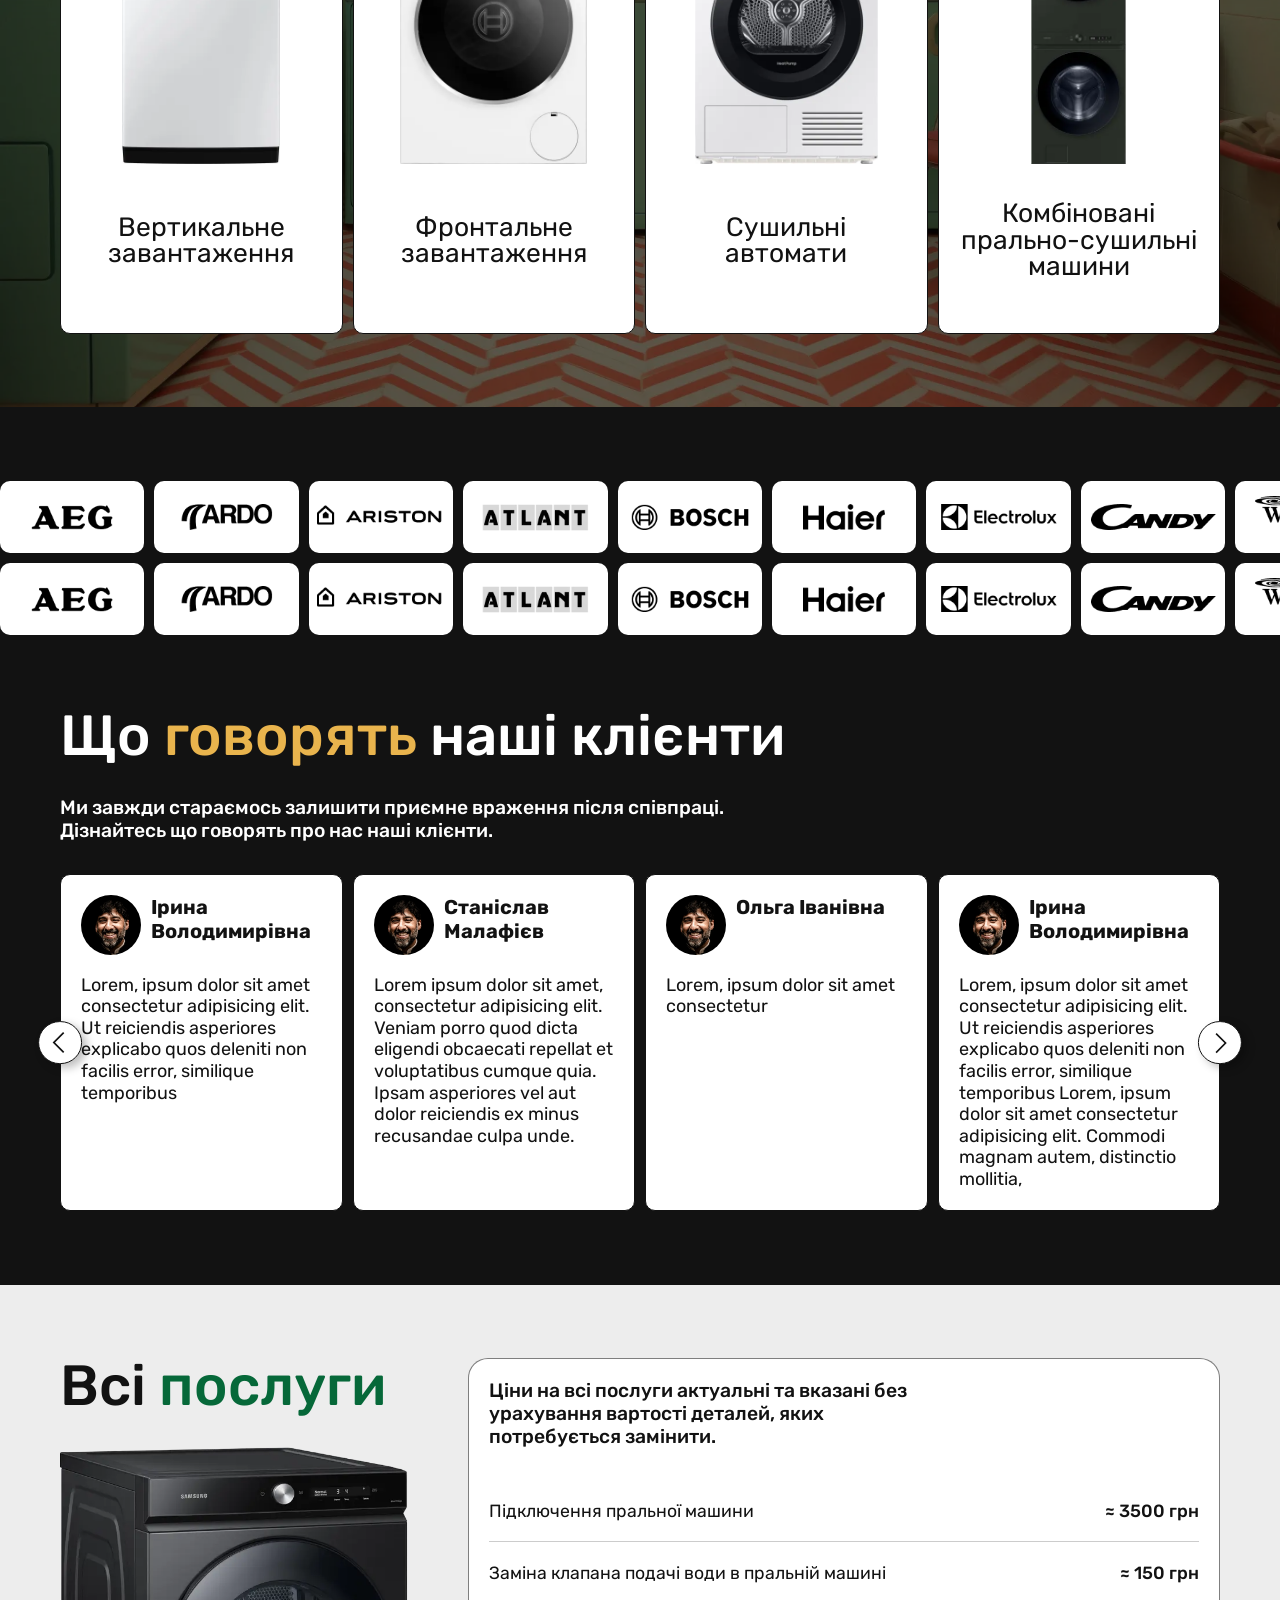
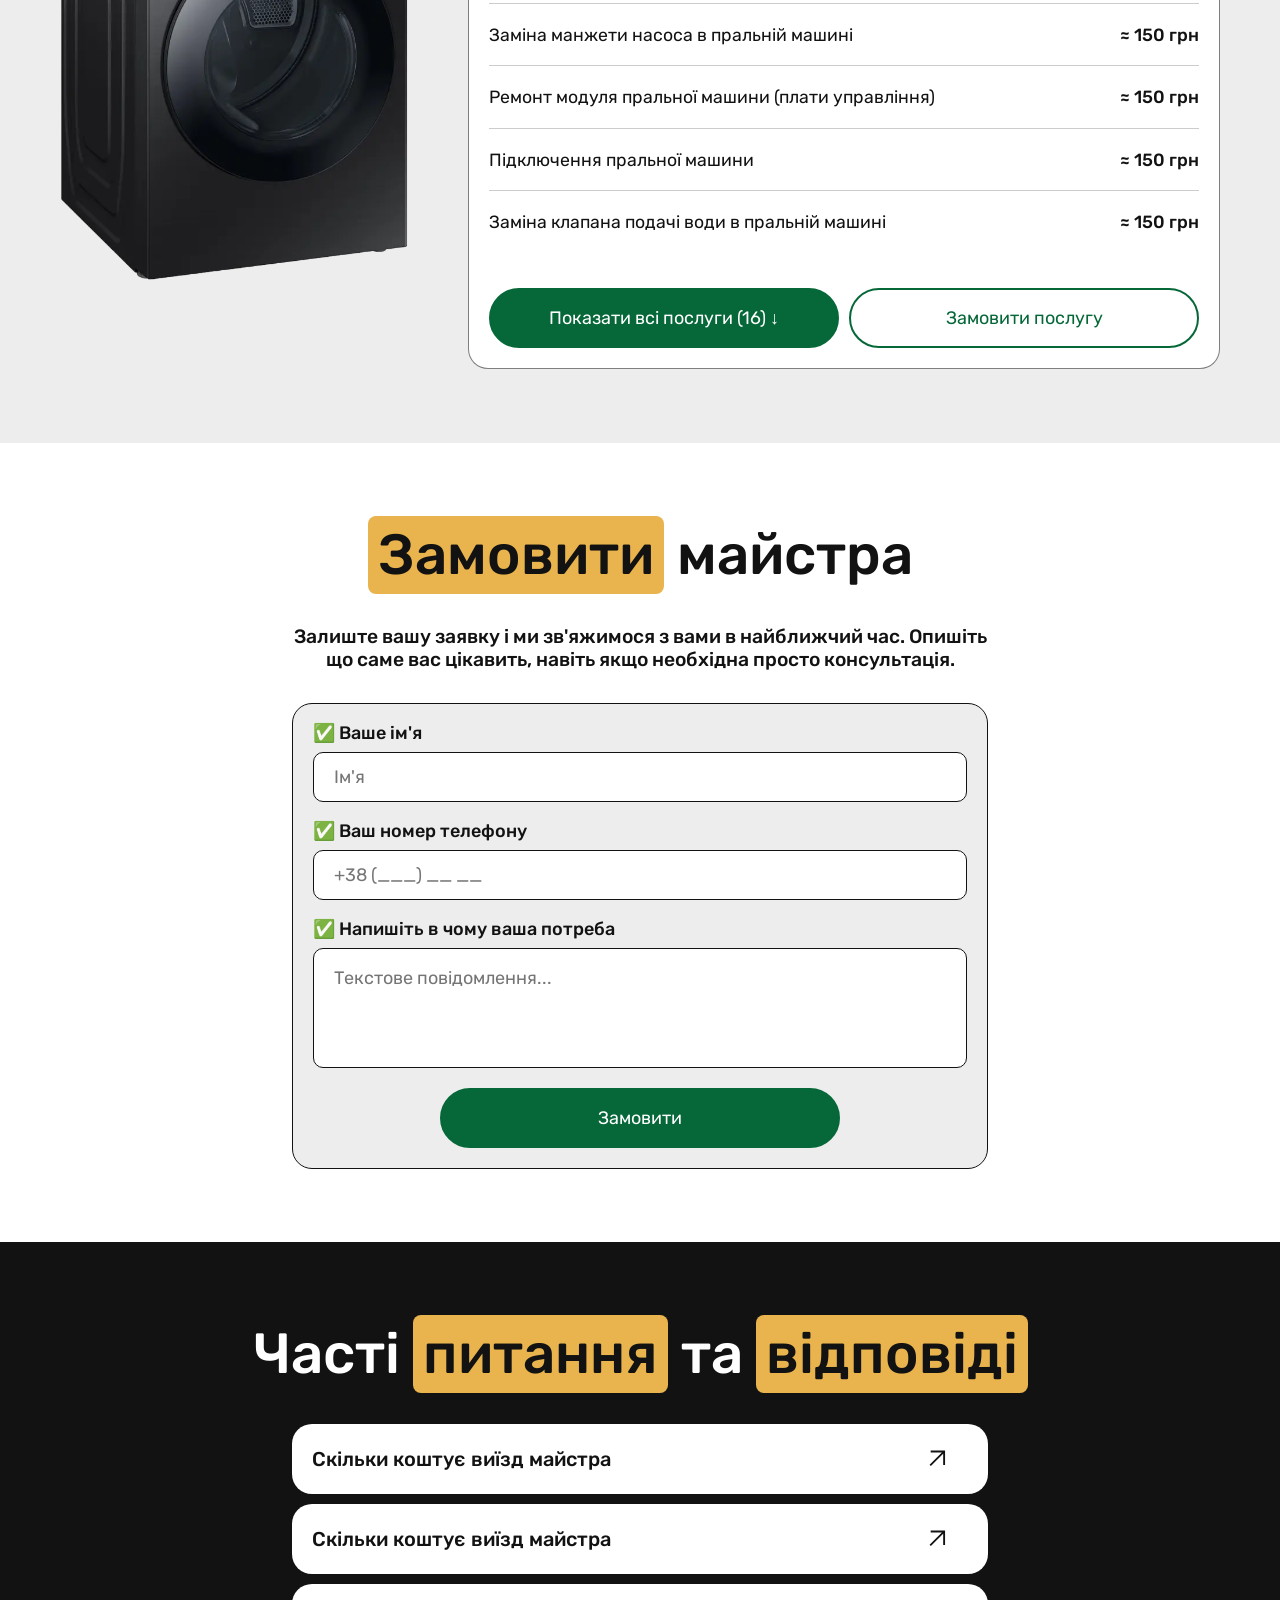
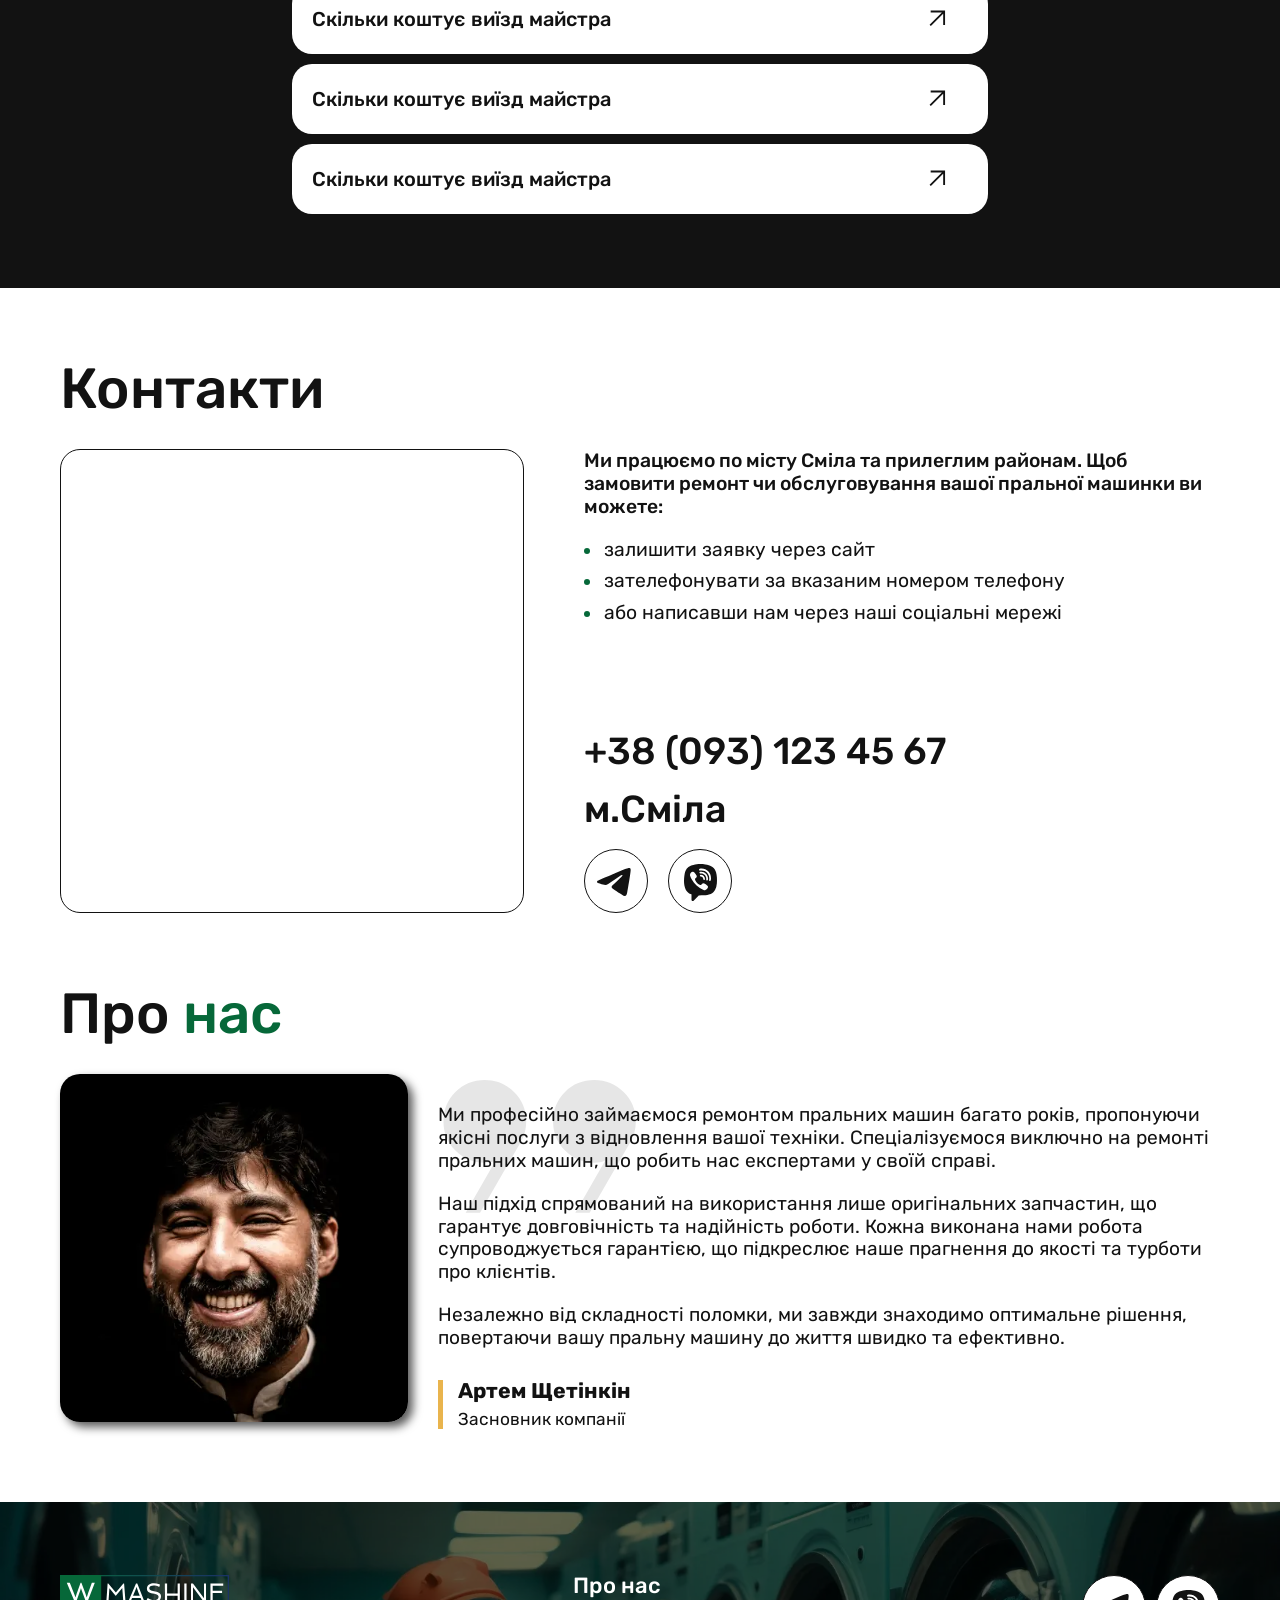
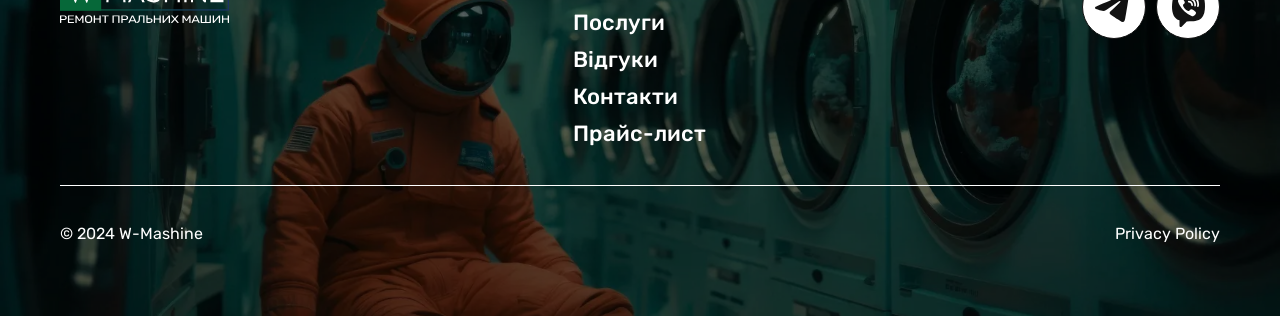
==== commit 60b17523: "up" ====
--- a/docs/index.html
+++ b/docs/index.html
@@ -6,7 +6,7 @@
 	<meta charset="UTF-8">
 	<meta name="format-detection" content="telephone=no">
 	<!-- <style>body{opacity: 0;}</style> -->
-	<link rel="stylesheet" href="css/style.min.css?_v=20241105182850">
+	<link rel="stylesheet" href="css/style.min.css?_v=20241105185214">
 	<link rel="shortcut icon" href="favicon.ico">
 	<!-- <meta name="robots" content="noindex, nofollow"> -->
 	<meta name="viewport" content="width=device-width, initial-scale=1.0">
@@ -42,13 +42,6 @@
 		</header>
 		<main class="page">
 			<section class="hero">
-				<div class="hero__bg">
-					<picture>
-						<source srcset="img/hero-pc2.webp" media="(min-width: 30.061em)" type="image/webp">
-						<source srcset="img/hero-mb2.webp" media="(max-width: 30.061em)" type="image/webp">
-						<img class="ibg" src="img/hero-pc.webp" width="725" height="403" alt="два професійні майстри ремонтують пральну машинку">
-					</picture>
-				</div>
 				<div class="hero__container">
 					<div class="hero__body">
 						<div class="hero__top">
@@ -245,7 +238,7 @@
 								<picture>
 									<source srcset="img/types/vertical-mb.webp" media="(min-width: 30.061em)" type="image/webp">
 									<source srcset="img/types/vertical-pc.webp" media="(max-width: 30.061em)" type="image/webp">
-									<img class="ibg ibg--contain" src="img/types/vertical-pc.webp" width="260" height="260" alt="image">
+									<img loading="lazy" class="ibg ibg--contain" src="img/types/vertical-pc.webp" width="260" height="260" alt="image">
 								</picture>
 							</div>
 							<p class="type__name">
@@ -257,7 +250,7 @@
 								<picture>
 									<source srcset="img/types/front-mb.webp" media="(min-width: 30.061em)" type="image/webp">
 									<source srcset="img/types/front-pc.webp" media="(max-width: 30.061em)" type="image/webp">
-									<img class="ibg ibg--contain" src="img/types/front-pc.webp" width="260" height="260" alt="image">
+									<img loading="lazy" class="ibg ibg--contain" src="img/types/front-pc.webp" width="260" height="260" alt="image">
 								</picture>
 							</div>
 							<p class="type__name">
@@ -269,7 +262,7 @@
 								<picture>
 									<source srcset="img/types/dryer-mb.webp" media="(min-width: 30.061em)" type="image/webp">
 									<source srcset="img/types/dryer-pc.webp" media="(max-width: 30.061em)" type="image/webp">
-									<img class="ibg ibg--contain" src="img/types/dryer-pc.webp" width="260" height="260" alt="image">
+									<img loading="lazy" class="ibg ibg--contain" src="img/types/dryer-pc.webp" width="260" height="260" alt="image">
 								</picture>
 							</div>
 							<p class="type__name">
@@ -281,7 +274,7 @@
 								<picture>
 									<source srcset="img/types/combo-mb.webp" media="(min-width: 30.061em)" type="image/webp">
 									<source srcset="img/types/combo-pc.webp" media="(max-width: 30.061em)" type="image/webp">
-									<img class="ibg ibg--contain" src="img/types/combo-pc.webp" width="260" height="260" alt="image">
+									<img loading="lazy" class="ibg ibg--contain" src="img/types/combo-pc.webp" width="260" height="260" alt="image">
 								</picture>
 							</div>
 							<p class="type__name">
@@ -497,7 +490,7 @@
 							Всі <span>послуги</span>
 						</h2>
 						<div class="price__img">
-							<img class="ibg ibg--contain" src="img/price.webp" width="300" height="374" alt="Image">
+							<img loading="lazy" class="ibg ibg--contain" src="img/price.webp" width="300" height="374" alt="Image">
 						</div>
 					</div>
 					<div data-showmore="items" class="price__list">
@@ -690,7 +683,7 @@
 			<section class="faq">
 				<div class="faq__container">
 					<h2 class="faq__title title-main title-mark">
-						Часті <span>питання та відповіді</span>
+						Часті <span>питання</span> та <span>відповіді</span>
 					</h2>
 					<div class="faq__body">
 						<div data-spollers data-spollers-speed="300" class="spollers">
@@ -876,7 +869,7 @@
 			</div>
 		</footer>
 	</div>
-	<script src="js/app.min.js?_v=20241105182850"></script>
+	<script src="js/app.min.js?_v=20241105185214"></script>
 </body>
 
 </html>
--- a/docs/css/style.min.css
+++ b/docs/css/style.min.css
@@ -1 +1 @@
-@font-face{font-family:Rubik;font-display:swap;src:url(../fonts/Rubik-Bold.woff2) format("woff2");font-weight:700;font-style:normal}@font-face{font-family:Rubik;font-display:swap;src:url(../fonts/Rubik-Medium.woff2) format("woff2");font-weight:500;font-style:normal}@font-face{font-family:Rubik;font-display:swap;src:url(../fonts/Rubik-Regular.woff2) format("woff2");font-weight:400;font-style:normal}*{padding:0;margin:0;border:0}*,*::after,*::before{box-sizing:border-box}*::after,*::before{display:inline-block}body,html{height:100%;min-width:320px}body{color:#121212;line-height:1;font-family:Rubik,sans-serif;font-size:1rem;-ms-text-size-adjust:100%;-moz-text-size-adjust:100%;-webkit-text-size-adjust:100%;-webkit-font-smoothing:antialiased;-moz-osx-font-smoothing:grayscale}button,input,textarea{font-family:Rubik,sans-serif;font-size:inherit;line-height:inherit;color:inherit;background-color:rgba(0,0,0,0)}input,textarea{width:100%}label{display:inline-block}button,option,select{cursor:pointer}a{display:inline-block;color:inherit;text-decoration:none}ul li{list-style:none}img{vertical-align:top}h1,h2,h3,h4,h5,h6{font-weight:inherit;font-size:inherit}address{font-style:normal}summary::-webkit-details-marker{display:none}summary{list-style:none}body{scrollbar-gutter:stable;-ms-scroll-chaining:none;overscroll-behavior:none}.lock body{overflow:hidden;touch-action:none}.wrapper{min-height:100%;display:flex;flex-direction:column;overflow:hidden}@supports (overflow:clip){.wrapper{overflow:clip}}.wrapper>main{flex:1 1 auto}.wrapper>*{min-width:0}[class*="--gc"]{display:grid;min-width:0;grid-template-columns:.9375rem 1fr minmax(auto,73.125rem) 1fr .9375rem}[class*="--gc"]>*{min-width:0;grid-column:3/4}input[type=email],input[type=tel],input[type=text],textarea{-webkit-appearance:none;appearance:none}.input{border-radius:.625rem;width:100%;display:block;padding:0 20px;border:.0625rem solid #121212;caret-color:inherit;background-color:#fff;min-height:3.125rem;font-size:1.125rem}.input._form-focus{border-color:#066839;outline-color:#066839}.input._form-error{border-color:#cd0000}.input._form-error::-webkit-input-placeholder{color:#cd0000}.input._form-error:-ms-input-placeholder{color:#cd0000}.input._form-error::-ms-input-placeholder{color:#cd0000}.input._form-error::placeholder{color:#cd0000}.input[placeholder]:not([data-placeholder-nohiden])::-webkit-input-placeholder{-webkit-transition:opacity .3s;transition:opacity .3s}.input[placeholder]:not([data-placeholder-nohiden]):-ms-input-placeholder{-ms-transition:opacity .3s;transition:opacity .3s}.input[placeholder]:not([data-placeholder-nohiden])::-ms-input-placeholder{-ms-transition:opacity .3s;transition:opacity .3s}.input[placeholder]:not([data-placeholder-nohiden])::placeholder{transition:opacity .3s}.input[placeholder]:not([data-placeholder-nohiden]):focus::-webkit-input-placeholder{opacity:0}.input[placeholder]:not([data-placeholder-nohiden]):focus:-ms-input-placeholder{opacity:0}.input[placeholder]:not([data-placeholder-nohiden]):focus::-ms-input-placeholder{opacity:0}.input[placeholder]:not([data-placeholder-nohiden]):focus::placeholder{opacity:0}textarea.input{resize:none;padding:1.25rem;min-height:7.5rem}.form{background-color:#ededed;border:.0625rem solid #121212;border-radius:1.25rem;padding:1.25rem;position:relative}.form._sending .form__button{pointer-events:none;opacity:.5}.form .form__error{position:absolute;bottom:.3125rem;right:.3125rem;color:#cd0000}._sent-success .form__body{opacity:0;pointer-events:none}.form__item{margin-bottom:1.25rem;position:relative}.form__lable{font-weight:500;font-size:1.125rem;margin-bottom:.625rem}.form__button{width:100%}.success{position:absolute;z-index:2;inset:0;padding:1.25rem;opacity:0;pointer-events:none;text-align:center;display:flex;flex-direction:column;align-items:center;justify-content:center}._sent-success .success{opacity:1;pointer-events:all}.success__close{position:absolute;top:1.25rem;right:1.25rem;border-radius:.375rem;background-color:rgba(0,0,0,.8);display:grid;place-items:center;padding:.3125rem}.success__close svg path{stroke:#fff}.success__title{position:relative;font-weight:700;margin-bottom:1.25rem}.success__title:before{content:"";position:absolute;top:-1.25rem;left:50%;-webkit-transform:translate(-50%,-100%);transform:translate(-50%,-100%);background-image:url(../img/icon/check_circle.svg);background-repeat:no-repeat;background-size:contain;width:5rem;aspect-ratio:1/1}.success__subtitle span{color:#066839}.ibg{width:100%;height:100%;-o-object-fit:cover;object-fit:cover}.ibg--top{-o-object-position:top;object-position:top}.ibg--bottom{-o-object-position:bottom;object-position:bottom}.ibg--left{-o-object-position:left;object-position:left}.ibg--right{-o-object-position:right;object-position:right}.ibg--contain{-o-object-fit:contain;object-fit:contain}[class*=__container]{width:100%;margin-inline:auto;padding-left:1.25rem;padding-right:1.25rem}body{background-color:#fff}*::-webkit-scrollbar{width:5px}*::-webkit-scrollbar-track{background-color:rgba(0,0,0,0)}*::-webkit-scrollbar-thumb{background-color:#121212;border-radius:3px}.btn{display:grid;place-items:center;padding:.3125rem 1.5625rem;border-radius:1.25rem;color:#fff;text-align:center;transition:color .3s ease,background-color .3s ease,border .3s ease;font-size:1.125rem}.btn_one{min-height:2.5rem;background-color:#066839}.btn_three,.btn_two{border:.125rem solid #066839;min-height:3.75rem;border-radius:3.75rem}.btn_two{background-color:#066839}.btn_three{background-color:#fff;color:#066839}.title-hero{font-weight:700;line-height:.9}.title-main{font-weight:500}.title-main span{color:#066839}.title-main.title-mark{line-height:1.2}.title-main.title-mark span{color:#121212;display:inline-block;background-color:#e9b44d;border-radius:.5rem;padding:.3125rem .625rem}.txt-sub{line-height:1.2;font-weight:500}.tiker{overflow:hidden;width:-webkit-max-content;width:max-content;overflow:visible;display:flex;align-items:center;position:relative;z-index:5}.tiker:not(:last-child){margin-bottom:.625rem}.tiker__list{display:flex;flex-wrap:nowrap}.tiker__item{border-radius:.625rem;background-color:#fff;margin-right:.625rem}.tiker__item img{width:100%;height:auto}@-webkit-keyframes scroll{to{-webkit-transform:translateX(-100%);transform:translateX(-100%)}}@keyframes scroll{to{-webkit-transform:translateX(-100%);transform:translateX(-100%)}}@-webkit-keyframes scroll-rev{from{-webkit-transform:translateX(-100%);transform:translateX(-100%)}to{-webkit-transform:translateX(0);transform:translateX(0)}}@keyframes scroll-rev{from{-webkit-transform:translateX(-100%);transform:translateX(-100%)}to{-webkit-transform:translateX(0);transform:translateX(0)}}._showmore-active [data-showmore-button] .more-showe{display:none}[data-showmore-button] .more-hidden{display:none}._showmore-active [data-showmore-button] .more-hidden{display:block}.social-btn{display:grid;place-items:center;border-radius:50%;border:.0625rem solid #121212;background-color:#fff;transition:background-color .3s ease}.social-btn svg path{transition:fill .3s ease}.header{position:fixed;z-index:10;top:0;left:0;width:100%;padding-top:.5rem;padding-bottom:.5rem;color:#fff;background-color:#121212}.header__container{display:flex;align-items:center;justify-content:space-between}.header__logo{display:inline-block;position:relative;z-index:5}.header__logo img{height:auto}.menu{display:flex;align-items:center}.menu__list{display:flex;flex-wrap:wrap}.menu__link{transition:color .3s ease}.menu__contacts{position:relative;z-index:5;display:flex;gap:5px}.icon-menu__ic{display:none}.footer{background-color:#121212;color:#fff;background-repeat:no-repeat;background-size:cover;background-position:center;position:relative}.footer:before{content:"";position:absolute;z-index:2;inset:0;background-color:rgba(0,0,0,.6)}.footer__container{position:relative;z-index:2}.footer__top{display:grid;gap:2.5rem 1.25rem;padding-bottom:2.5rem}.footer__logo img{height:auto;width:100%}.footer__item:not(:last-child){margin-bottom:.9375rem}.footer__link{font-weight:500;font-size:1.375rem;transition:color .3s ease}.footer__bottom{padding-top:2.5rem;border-top:.0625rem solid #fff;display:flex;align-items:center;justify-content:space-between;gap:1.25rem}.footer__btm.link{transition:color .3s ease}.contacts-footer__list{display:flex;align-items:center;gap:.625rem}.hero{position:relative;min-height:100svh;display:flex;flex-direction:column}.hero__bg{position:absolute;z-index:-1;inset:0}.hero__bg::before{content:"";position:absolute;inset:0}.hero__container{position:relative;z-index:2;display:flex}.hero__body{color:#fff}.hero__top{line-height:1.2;font-weight:400}.hero__txt{font-weight:500}.hero__txt:not(:last-child){margin-bottom:1.25rem}.hero__item{background-image:url(../img/icon/check_circle.svg);background-repeat:no-repeat;background-size:1.375rem;background-position:left;padding-left:1.875rem}.hero__item p{display:inline-block}.hero__item:not(:last-child){margin-bottom:.25rem}.hero__item:last-child span{display:inline-block;position:relative}.hero__item:last-child span::after{content:"";position:absolute;bottom:0;bottom:0;right:-50%;background-image:url(../img/icon/distance.svg);background-repeat:no-repeat;background-size:contain;background-position:100% 100%;aspect-ratio:1/1}.hero__buttons{display:grid}.services{background-color:#ededed}.services__list{display:grid;gap:.625rem}.services__item{border:.125rem solid #121212;border-radius:1.25rem;aspect-ratio:1/1;background-color:#fff;font-weight:500;text-align:center;display:flex;flex-direction:column;gap:.625rem}.services__item p{flex:1}.services__ic{flex:1}.services__ic img{height:auto}.services__link{width:100%;max-width:23.75rem}.why{min-height:80svh;overflow:hidden;display:flex;align-items:center;background-repeat:no-repeat;background-size:cover;background-position:center;position:relative}.why:before{content:"";position:absolute;z-index:2;inset:0;background-color:rgba(0,0,0,.6)}.why__container{position:relative;z-index:3;color:#fff}.process{line-height:1.2;font-weight:400}.process__list{list-style-type:none;counter-reset:item;display:grid;gap:1.25rem}.process__item{position:relative}.process__item ul li{padding-left:1rem;position:relative}.process__item ul li::before{content:"";position:absolute;top:.375rem;left:0;width:.375rem;height:.375rem;border-radius:50%;background-color:#121212}.process__item ul li:not(:last-child){margin-bottom:.375rem}.process__item::before{counter-increment:item;content:"0" counter(item);position:absolute;z-index:-1;font-weight:500;border-radius:30px;color:rgba(43,159,100,.25);display:grid;place-items:center;flex:0 0 auto}.process__block img{height:auto}.process__link{width:100%;max-width:23.75rem}.about__body{display:grid;gap:1.875rem}.about__texts{display:flex;flex-direction:column;gap:1.875rem;padding-top:1.875rem;position:relative}.about__texts::before{content:"";position:absolute;z-index:-1;top:0;left:0;width:12.5rem;aspect-ratio:1/1;background-image:url(../img/icon/format_quote.svg);background-repeat:no-repeat;background-size:contain;opacity:.1}.about__quote{flex:1}.about__txt{line-height:1.2}.about__txt:not(:last-child){margin-bottom:1.25rem}.about__img{aspect-ratio:1/1}.about__img img{aspect-ratio:1/1;border-radius:1.25rem;box-shadow:5px 5px 10px #595959,-5px -5px 20px #fff}.about__founder{padding-left:1.25rem;position:relative}.about__founder::before{content:"";position:absolute;top:0;left:0;width:.3125rem;height:100%;background-color:#e9b44d}.about__name{font-weight:700;margin-bottom:.625rem}.type{overflow:hidden;background-repeat:no-repeat;background-size:cover;background-position:center;position:relative}.type:before{content:"";position:absolute;z-index:2;inset:0;background-color:rgba(0,0,0,.6)}.type__container{color:#fff;position:relative;z-index:2}.type__title{text-align:center}.type__list{display:grid;gap:.625rem}.type__item{display:flex;flex-direction:column;background-color:#fff;color:#121212;border:.0625rem solid #121212;border-radius:.625rem;padding-left:1.25rem;padding-right:1.25rem}.type__img{height:100%}.type__name{flex:1;text-align:center;align-content:center}.reviews{background-color:#121212}.reviews__title{color:#fff}.reviews__title span{color:#e9b44d}.reviews__subtitle{color:#fff}.reviews__body{position:relative}.reviews__button{position:absolute;top:50%;z-index:2;border-radius:50%;background-color:#fff;border:.0625rem solid #121212;box-shadow:5px 4px 9px 0 rgba(0,0,0,.25);background-repeat:no-repeat;background-size:65%;aspect-ratio:1/1}.reviews__button.swiper-button-prev{left:0;-webkit-transform:translate(-50%,-50%);transform:translate(-50%,-50%);background-position:40% 50%;background-image:url(../img/icon/arrow_prev.svg)}.reviews__button.swiper-button-next{right:0;-webkit-transform:translate(50%,-50%);transform:translate(50%,-50%);background-position:60% 50%;background-image:url(../img/icon/arrow_next.svg)}.slide-reviews__body{display:flex;flex-direction:column;height:100%;line-height:1.2;border:.0625rem solid #121212;border-radius:.625rem;background-color:#fff;padding:1.25rem}.slide-reviews__head{display:grid;grid-template-columns:60px 1fr;gap:.625rem;margin-bottom:1.25rem}.slide-reviews__head img{border-radius:50%;aspect-ratio:1/1;overflow:hidden}.slide-reviews__name{word-break:break-word;font-weight:700;font-size:1.25rem}.slide-reviews__testimonials{flex:1;font-size:1.125rem}.price{background-color:#ededed}.price__img img{-o-object-position:top;object-position:top}.price__list{background-color:#fff;border-radius:1.25rem;border:.0625rem solid rgba(0,0,0,.5);padding:1.25rem}.price__item{line-height:1.2;display:grid}.price__item:not(:last-child){border-bottom:.0625rem solid rgba(0,0,0,.2)}.price__price{font-weight:500;justify-self:flex-end}.price__buttons{flex:1;display:grid;gap:.625rem;align-items:flex-end}.price__more{width:100%;height:-webkit-fit-content;height:-moz-fit-content;height:fit-content}.price__link{width:100%}.order__title{text-align:center}.order__subtitle{text-align:center;margin-inline:auto}.faq{background-color:#121212}.faq__title{color:#fff}.spollers__item{border-radius:1.25rem;line-height:1.2;background-color:#fff}.spollers__item:not(:last-child){margin-bottom:.625rem}.spollers__head{padding:1.25rem;cursor:pointer;position:relative;display:grid;align-items:center;grid-template-columns:1fr 3.75rem;font-size:1.25rem;font-weight:500}.spollers__head._spoller-active::after{-webkit-transform:rotate(180deg);transform:rotate(180deg)}.spollers__head::after{content:"";background-image:url(../img/icon/arrow_outward.svg);background-repeat:no-repeat;background-position:center;background-size:contain;width:1.875rem;aspect-ratio:1/1;justify-self:center;transition:-webkit-transform .3s ease;transition:transform .3s ease;transition:transform .3s ease,-webkit-transform .3s ease;-webkit-transform-origin:50% 50%;transform-origin:50% 50%}.spollers__body{padding:1.25rem}.spollers__body p{font-size:1.125rem}.spollers__body p:not(:last-child){margin-bottom:.625rem}.contacts__body{display:grid}.contacts__info{display:flex;flex-direction:column;gap:2.5rem}.contacts__txt{max-width:100%}.contacts__txt p{margin-bottom:1.25rem}.contacts__list li{padding-left:1.25rem;position:relative}.contacts__list li:not(:last-child){margin-bottom:.5rem}.contacts__list li p{font-weight:400;margin-bottom:0}.contacts__list li::before{content:"";position:absolute;left:0;top:.625rem;border-radius:50%;width:.375rem;aspect-ratio:1/1;background-color:#066839}.contacts__address{display:flex;flex-direction:column;gap:1.25rem}.contacts__link{display:inline-block;font-weight:500;transition:color .3s ease}.contacts__socials{display:flex;align-items:center;gap:1.25rem}.swiper{overflow:hidden}.swiper-initialized{touch-action:pan-y}.swiper-wrapper{width:100%;height:100%;box-sizing:content-box;display:flex;position:relative}.swiper-vertical .swiper-wrapper{flex-direction:column}.swiper-autoheight .swiper-wrapper{align-items:flex-start}.swiper-initialized .swiper-slide{flex-shrink:0}.swiper-android .swiper-slide,.swiper-android .swiper-wrapper{-webkit-transform:translate3d(0,0,0);transform:translate3d(0,0,0)}.swiper-button-lock{display:none!important}@media (min-width:30.06125em){.txt-sub{max-width:60%}.menu{gap:.3125rem 1.875rem}.menu__contacts span{display:inline-block}.footer{background-image:url(../img/why-bg-pc.webp)}.hero__bg::before{background-image:linear-gradient(90deg,#000 10%,rgba(0,0,0,0) 100%)}.hero__container{flex:1}.hero__body{display:flex;flex-direction:column;justify-content:space-between;flex:1}.hero__top{flex:1;display:flex;flex-direction:column;justify-content:center}.services__list{grid-template-columns:repeat(auto-fit,minmax(12.5rem,1fr))}.why{background-image:url(../img/why-bg-pc.webp)}.process__item::before{-webkit-transform:translate(0,20%);transform:translate(0,20%);right:0;bottom:0}.process__item:not(:last-child)::after{content:"";position:absolute;z-index:-1;height:50%;width:.125rem;background-color:#121212;top:50%;right:-.625rem;-webkit-transform:translate(0,-50%);transform:translate(0,-50%)}.process__item{padding:.3125rem}.process__block img{margin-bottom:.625rem}.type{background-image:url(../img/laundromat-pc.webp)}.type__img{max-height:16.25rem}.price__list{display:flex;flex-direction:column}.price__item{grid-template-columns:1fr 8.125rem;gap:1.25rem;padding:1.25rem 0}}@media (min-width:37.56125em){.footer__top{grid-template-columns:repeat(3,1fr)}.footer__nav{justify-self:center}.footer__contacts{justify-self:flex-end}.about__body{grid-template-columns:30% 1fr}.price__container{display:grid;gap:3.75rem;grid-template-columns:30% 1fr}}@media (min-width:43.81125em){.form__button{max-width:25rem;margin-inline:auto}.hero__buttons{grid-template-columns:1fr 1fr;gap:1.875rem}.order__form{max-width:60%;margin-inline:auto}.contacts__body{grid-template-columns:40% 1fr;gap:3.75rem}.contacts__map{border-radius:1.25rem;border:.0625rem solid #121212;overflow:hidden;aspect-ratio:1/1}.contacts__map iframe{aspect-ratio:1/1}.contacts__info{justify-content:space-between}}@media (min-width:48.06125em){.services__item{padding:1.25rem}}@media (min-width:51.31125em){.hero{justify-content:center}.hero__title{max-width:80%}.hero__txt{max-width:80%}.hero__buttons{max-width:80%}.type__list{grid-template-columns:repeat(4,1fr)}.faq__title{text-align:center}.faq__body{max-width:60%;margin-inline:auto}}@media (min-width:62.06125em){.menu__list{gap:.3125rem 1.875rem;align-items:center}.menu__link{font-weight:400;font-size:1.125rem}.icon-menu{display:none}.process__list{grid-template-columns:repeat(5,1fr)}}@media (min-width:64.06125em){.price__buttons{grid-template-columns:repeat(2,1fr)}}@media (min-width:75.06125em){.hero__body{max-width:65%}}@media (min-width:90.06125em){.process__list{margin-bottom:3.75rem}.about__name{font-size:1.375rem}.about__position{font-size:1.125rem}.type__item{padding-top:3.75rem}.type__item{padding-bottom:3.75rem}.type__img{margin-bottom:2.5rem}.type__name{font-size:1.75rem}.reviews__button{width:2.8125rem}.price__item{font-size:1.125rem}.price__buttons{margin-top:2.5rem}.contacts__link{font-size:2.5rem}}@media (min-width:120.06125em){.tiker__item{max-width:11.25rem}}@media (min-width:90em){.hero{padding-top:9.375rem}.hero__title:not(:last-child){margin-bottom:3.125rem}.services__item{font-size:1.25rem}.process__item::before{font-size:6.25rem}.process__block img{width:3.75rem}}@media (min-width:120em){.success__title{font-size:3.125rem}[class*=__container]{max-width:81.25rem}.title-hero{font-size:5.625rem}.title-main{font-size:4.375rem}.txt-sub{font-size:1.375rem}.contacts,.faq,.footer,.order,.price,.process,.reviews,.services,.type,.why{padding-top:6.25rem}.contacts,.faq,.footer,.order,.price,.process,.reviews,.services,.type,.why{padding-bottom:6.25rem}.about{padding-bottom:6.25rem}.services__list,.title-main,.txt-sub:not(:last-child){margin-bottom:2.5rem}.tiker__wrapper:not(:last-child){margin-bottom:6.25rem}.header__logo img{width:9.375rem}.footer__logo img{max-width:12.5rem}.hero{padding-bottom:3.75rem}.hero__top{font-size:1.375rem}.hero__item:last-child span::after{width:2.125rem}.hero__buttons{margin-top:3.125rem}.services__ic img{width:5rem}.why__item{font-size:2.625rem}.why__item:not(:last-child){margin-bottom:1.25rem}.process__item{font-size:1.125rem}.about__txt{font-size:1.25rem}}@media (max-width:90em){[class*=__container]{max-width:75rem}}@media (max-width:30em){.services__list,.title-main,.txt-sub:not(:last-child){margin-bottom:1.25rem}.why__item{font-size:1.5625rem}.why__item:not(:last-child){margin-bottom:.625rem}.process__block img{width:3.125rem}.about__txt{font-size:1.125rem}}@media (max-width:62.06125em){.menu__body{position:fixed;width:100%;height:100%;left:-100%;top:0;overflow:auto;padding:4.375rem .9375rem .9375rem 1.875rem;transition:left .3s;background-color:#121212}.menu__body::before{content:"";position:fixed;width:100%;height:3.125rem;left:-100%;top:0;background-color:#121212;transition:left .3s;z-index:2}.menu-open .menu__body{left:0}.menu-open .menu__body::before{left:0}.menu__list{min-height:100%;flex-direction:column;justify-content:center;gap:1.875rem 1.875rem}.menu__link{font-size:2.625rem;font-weight:500}.icon-menu{width:2.5rem;aspect-ratio:1/1;display:grid;place-items:center}.icon-menu__ic{display:block;position:relative;width:1.875rem;height:1.125rem;z-index:5}.icon-menu__ic span,.icon-menu__ic::after,.icon-menu__ic::before{content:"";transition:all .3s ease 0s;right:0;position:absolute;width:100%;height:.125rem;background-color:#ededed}.icon-menu__ic::before{top:0}.icon-menu__ic::after{bottom:0}.icon-menu__ic span{top:calc(50% - .0625rem)}.menu-open .icon-menu__ic span{width:0}.menu-open .icon-menu__ic::before{top:calc(50% - .0625rem);-webkit-transform:rotate(-45deg);transform:rotate(-45deg)}.menu-open .icon-menu__ic::after{bottom:calc(50% - .0625rem);-webkit-transform:rotate(45deg);transform:rotate(45deg)}}@media (max-width:62.06125em)and (any-hover:none){.icon-menu__ic{cursor:default}}@media (max-width:51.31125em){.services__button{display:flex;justify-content:center}.type__list{grid-template-columns:repeat(2,1fr)}}@media (max-width:43.81125em){.hero__buttons{gap:.625rem}.contacts__body{gap:2.5rem}.contacts__map{margin-left:-1.25rem;margin-right:-1.25rem;order:2}.contacts__map iframe{aspect-ratio:16/10}.contacts__info{order:1}}@media (max-width:37.56125em){.footer__top{grid-template-columns:repeat(2,1fr)}.footer__contacts{grid-column:2/3}.price__img{display:none}}@media (max-width:30.06125em){.success__title{font-size:1.875rem}.title-hero{font-size:3.125rem}.title-main{font-size:2.5rem}.txt-sub{font-size:1rem}.contacts,.faq,.footer,.order,.price,.process,.reviews,.services,.type,.why{padding-top:2.5rem}.contacts,.faq,.footer,.order,.price,.process,.reviews,.services,.type,.why{padding-bottom:2.5rem}.about{padding-bottom:2.5rem}.tiker__wrapper:not(:last-child){margin-bottom:2.5rem}.tiker__item{max-width:6.25rem}.header__logo img{width:6.875rem}.menu{gap:.625rem}.menu__contacts span{display:none}.footer{background-image:url(../img/why-bg-mb.webp)}.footer__logo img{max-width:8.125rem}.hero{padding-top:4.375rem}.hero{padding-bottom:2.5rem}.hero{justify-content:flex-end}.hero__bg::before{background-color:rgba(0,0,0,.6)}.hero__top{font-size:1rem}.hero__title:not(:last-child){margin-bottom:1.5625rem}.hero__item:last-child span::after{width:1.75rem}.hero__buttons{margin-top:1.25rem}.services__list{grid-template-columns:1fr 1fr;grid-template-rows:1fr 1fr 1fr}.services__item{padding:.625rem}.services__item{font-size:1rem}.services__item:last-child{grid-column:1/3;aspect-ratio:unset}.services__ic img{width:3.75rem}.why{background-image:url(../img/why-bg-mb.webp)}.process__list{margin-bottom:2.5rem}.process__list{grid-template-rows:repeat(5,1fr)}.process__item{font-size:1rem}.process__item::before{font-size:5rem}.process__item::before{top:50%;left:0;-webkit-transform:translate(0,-50%);transform:translate(0,-50%)}.process__item{padding:.3125rem .3125rem .3125rem 2.1875rem}.process__block img{order:2;justify-self:center}.process__block p,.process__block ul{order:1}.process__block{display:grid;gap:1rem;grid-template-columns:80% 1fr;align-items:center}.about__name{font-size:1.125rem}.about__position{font-size:.875rem}.type{background-image:url(../img/laundromat-mb.webp)}.type__item{padding-top:1.25rem}.type__item{padding-bottom:1.25rem}.type__img{margin-bottom:1.25rem}.type__img{max-height:11.25rem}.reviews__button{width:2.375rem}.price__item{font-size:1rem}.price__item{gap:.625rem;padding:.625rem 0;grid-template-columns:1fr 6.5625rem}.price__buttons{margin-top:1.25rem}.contacts__link{font-size:1.625rem}}@media (max-width:24.43625em){.type__name{font-size:1.125rem}}@media (max-width:23.49875em){.type__name{font-size:.75rem!important}}@media (max-width:21.31125em){.services__item p{word-break:break-all}}@media (min-width:30.06125em)and (max-width:120em){.success__title{font-size:clamp(1.875rem ,1.4571983016rem + 1.3898347486vw ,3.125rem)}.title-hero{font-size:clamp(3.125rem ,2.2893966032rem + 2.7796694973vw ,5.625rem)}.title-main{font-size:clamp(2.5rem ,1.8732974524rem + 2.084752123vw ,4.375rem)}.txt-sub{font-size:clamp(1rem ,.8746594905rem + .4169504246vw ,1.375rem)}.contacts,.faq,.footer,.order,.price,.process,.reviews,.services,.type,.why{padding-top:clamp(2.5rem ,1.2465949049rem + 4.1695042459vw ,6.25rem)}.contacts,.faq,.footer,.order,.price,.process,.reviews,.services,.type,.why{padding-bottom:clamp(2.5rem ,1.2465949049rem + 4.1695042459vw ,6.25rem)}.about{padding-bottom:clamp(2.5rem ,1.2465949049rem + 4.1695042459vw ,6.25rem)}.tiker__wrapper:not(:last-child){margin-bottom:clamp(2.5rem ,1.2465949049rem + 4.1695042459vw ,6.25rem)}.header__logo img{width:clamp(6.875rem ,6.0393966032rem + 2.7796694973vw ,9.375rem)}.footer__logo img{max-width:clamp(8.125rem ,6.6626940557rem + 4.8644216203vw ,12.5rem)}.hero{padding-bottom:clamp(2.5rem ,2.0821983016rem + 1.3898347486vw ,3.75rem)}.hero__top{font-size:clamp(1rem ,.8746594905rem + .4169504246vw ,1.375rem)}.hero__item:last-child span::after{width:clamp(1.75rem ,1.6246594905rem + .4169504246vw ,2.125rem)}.hero__buttons{margin-top:clamp(1.25rem ,.6232974524rem + 2.084752123vw ,3.125rem)}.services__ic img{width:clamp(3.75rem ,3.3321983016rem + 1.3898347486vw ,5rem)}.process__item{font-size:clamp(1rem ,.9582198302rem + .1389834749vw ,1.125rem)}}@media (min-width:90em)and (max-width:120em){[class*=__container]{max-width:clamp(75rem ,56.25rem + 20.8333333333vw ,81.25rem)}}@media (min-width:30em)and (max-width:120em){.services__list,.title-main,.txt-sub:not(:last-child){margin-bottom:clamp(1.25rem ,.8333333333rem + 1.3888888889vw ,2.5rem)}.why__item{font-size:clamp(1.5625rem ,1.2083333333rem + 1.1805555556vw ,2.625rem)}.why__item:not(:last-child){margin-bottom:clamp(.625rem ,.4166666667rem + .6944444444vw ,1.25rem)}.about__txt{font-size:clamp(1.125rem ,1.0833333333rem + .1388888889vw ,1.25rem)}}@media (min-width:30.06125em)and (max-width:120.06125em){.tiker__item{max-width:clamp(6.25rem ,4.5799305556rem + 5.5555555556vw ,11.25rem)}}@media (min-width:30.06125em)and (max-width:90em){.hero{padding-top:clamp(4.375rem ,1.8673359263rem + 8.3418489708vw ,9.375rem)}.hero__title:not(:last-child){margin-bottom:clamp(1.5625rem ,.778854977rem + 2.6068278034vw ,3.125rem)}.services__item{font-size:clamp(1rem ,.8746167963rem + .4170924485vw ,1.25rem)}.process__item::before{font-size:clamp(5rem ,4.3730839816rem + 2.0854622427vw ,6.25rem)}}@media (max-width:51.31125em)and (min-width:30.06125em){.hero{justify-content:space-between}}@media (max-width:75.06125em)and (min-width:51.31125em){.hero__body{max-width:75%}}@media (min-width:30.06125em)and (max-width:48.06125em){.services__item{padding:clamp(.625rem ,-.4187934028rem + 3.4722222222vw ,1.25rem)}}@media (min-width:30.06125em)and (max-width:90.06125em){.process__list{margin-bottom:clamp(2.5rem ,1.8737239583rem + 2.0833333333vw ,3.75rem)}.about__name{font-size:clamp(1.125rem ,.9997447917rem + .4166666667vw ,1.375rem)}.about__position{font-size:clamp(.875rem ,.7497447917rem + .4166666667vw ,1.125rem)}.type__item{padding-top:clamp(1.25rem ,-.0025520833rem + 4.1666666667vw ,3.75rem)}.type__item{padding-bottom:clamp(1.25rem ,-.0025520833rem + 4.1666666667vw ,3.75rem)}.type__img{margin-bottom:clamp(1.25rem ,.6237239583rem + 2.0833333333vw ,2.5rem)}.reviews__button{width:clamp(2.375rem ,2.1558033854rem + .7291666667vw ,2.8125rem)}.price__item{font-size:clamp(1rem ,.9373723958rem + .2083333333vw ,1.125rem)}.price__buttons{margin-top:clamp(1.25rem ,.6237239583rem + 2.0833333333vw ,2.5rem)}.contacts__link{font-size:clamp(1.625rem ,1.1866067708rem + 1.4583333333vw ,2.5rem)}}@media (max-width:62.06125em)and (min-width:30.06125em){.process__list{grid-template-columns:repeat(3,1fr)}}@media (min-width:30em)and (max-width:90em){.process__block img{width:clamp(3.125rem ,2.8125rem + 1.0416666667vw ,3.75rem)}}@media (min-width:24.43625em)and (max-width:90.06125em){.type__name{font-size:clamp(1.125rem ,.8922738095rem + .9523809524vw ,1.75rem)}}@media (any-hover:hover){.btn_one:hover{background-color:#fff;color:#121212}.btn_two:hover{color:#066839;background-color:#fff}.btn_three:hover{color:#fff;background-color:#121212;border-color:#121212}.social-btn:hover{background-color:#066839}.social-btn:hover path{fill:#fff}.menu__link:hover{color:#066839}.footer__link:hover{color:#066839}.footer__btm.link:hover{color:#066839}.contacts__link:hover{color:#066839}}+@font-face{font-family:Rubik;font-display:swap;src:url(../fonts/Rubik-Bold.woff2) format("woff2");font-weight:700;font-style:normal}@font-face{font-family:Rubik;font-display:swap;src:url(../fonts/Rubik-Medium.woff2) format("woff2");font-weight:500;font-style:normal}@font-face{font-family:Rubik;font-display:swap;src:url(../fonts/Rubik-Regular.woff2) format("woff2");font-weight:400;font-style:normal}*{padding:0;margin:0;border:0}*,*::after,*::before{box-sizing:border-box}*::after,*::before{display:inline-block}body,html{height:100%;min-width:320px}body{color:#121212;line-height:1;font-family:Rubik,sans-serif;font-size:1rem;-ms-text-size-adjust:100%;-moz-text-size-adjust:100%;-webkit-text-size-adjust:100%;-webkit-font-smoothing:antialiased;-moz-osx-font-smoothing:grayscale}button,input,textarea{font-family:Rubik,sans-serif;font-size:inherit;line-height:inherit;color:inherit;background-color:rgba(0,0,0,0)}input,textarea{width:100%}label{display:inline-block}button,option,select{cursor:pointer}a{display:inline-block;color:inherit;text-decoration:none}ul li{list-style:none}img{vertical-align:top}h1,h2,h3,h4,h5,h6{font-weight:inherit;font-size:inherit}address{font-style:normal}summary::-webkit-details-marker{display:none}summary{list-style:none}body{scrollbar-gutter:stable;-ms-scroll-chaining:none;overscroll-behavior:none}.lock body{overflow:hidden;touch-action:none}.wrapper{min-height:100%;display:flex;flex-direction:column;overflow:hidden}@supports (overflow:clip){.wrapper{overflow:clip}}.wrapper>main{flex:1 1 auto}.wrapper>*{min-width:0}[class*="--gc"]{display:grid;min-width:0;grid-template-columns:.9375rem 1fr minmax(auto,73.125rem) 1fr .9375rem}[class*="--gc"]>*{min-width:0;grid-column:3/4}input[type=email],input[type=tel],input[type=text],textarea{-webkit-appearance:none;appearance:none}.input{border-radius:.625rem;width:100%;display:block;padding:0 20px;border:.0625rem solid #121212;caret-color:inherit;background-color:#fff;min-height:3.125rem;font-size:1.125rem}.input._form-focus{border-color:#066839;outline-color:#066839}.input._form-error{border-color:#cd0000}.input._form-error::-webkit-input-placeholder{color:#cd0000}.input._form-error:-ms-input-placeholder{color:#cd0000}.input._form-error::-ms-input-placeholder{color:#cd0000}.input._form-error::placeholder{color:#cd0000}.input[placeholder]:not([data-placeholder-nohiden])::-webkit-input-placeholder{-webkit-transition:opacity .3s;transition:opacity .3s}.input[placeholder]:not([data-placeholder-nohiden]):-ms-input-placeholder{-ms-transition:opacity .3s;transition:opacity .3s}.input[placeholder]:not([data-placeholder-nohiden])::-ms-input-placeholder{-ms-transition:opacity .3s;transition:opacity .3s}.input[placeholder]:not([data-placeholder-nohiden])::placeholder{transition:opacity .3s}.input[placeholder]:not([data-placeholder-nohiden]):focus::-webkit-input-placeholder{opacity:0}.input[placeholder]:not([data-placeholder-nohiden]):focus:-ms-input-placeholder{opacity:0}.input[placeholder]:not([data-placeholder-nohiden]):focus::-ms-input-placeholder{opacity:0}.input[placeholder]:not([data-placeholder-nohiden]):focus::placeholder{opacity:0}textarea.input{resize:none;padding:1.25rem;min-height:7.5rem}.form{background-color:#ededed;border:.0625rem solid #121212;border-radius:1.25rem;padding:1.25rem;position:relative}.form._sending .form__button{pointer-events:none;opacity:.5}.form .form__error{position:absolute;bottom:.3125rem;right:.3125rem;color:#cd0000}._sent-success .form__body{opacity:0;pointer-events:none}.form__item{margin-bottom:1.25rem;position:relative}.form__lable{font-weight:500;font-size:1.125rem;margin-bottom:.625rem}.form__button{width:100%}.success{position:absolute;z-index:2;inset:0;padding:1.25rem;opacity:0;pointer-events:none;text-align:center;display:flex;flex-direction:column;align-items:center;justify-content:center}._sent-success .success{opacity:1;pointer-events:all}.success__close{position:absolute;top:1.25rem;right:1.25rem;border-radius:.375rem;background-color:rgba(0,0,0,.8);display:grid;place-items:center;padding:.3125rem}.success__close svg path{stroke:#fff}.success__title{position:relative;font-weight:700;margin-bottom:1.25rem}.success__title:before{content:"";position:absolute;top:-1.25rem;left:50%;-webkit-transform:translate(-50%,-100%);transform:translate(-50%,-100%);background-image:url(../img/icon/check_circle.svg);background-repeat:no-repeat;background-size:contain;width:5rem;aspect-ratio:1/1}.success__subtitle span{color:#066839}.ibg{width:100%;height:100%;-o-object-fit:cover;object-fit:cover}.ibg--top{-o-object-position:top;object-position:top}.ibg--bottom{-o-object-position:bottom;object-position:bottom}.ibg--left{-o-object-position:left;object-position:left}.ibg--right{-o-object-position:right;object-position:right}.ibg--contain{-o-object-fit:contain;object-fit:contain}[class*=__container]{width:100%;margin-inline:auto;padding-left:1.25rem;padding-right:1.25rem}body{background-color:#fff}*::-webkit-scrollbar{width:5px}*::-webkit-scrollbar-track{background-color:rgba(0,0,0,0)}*::-webkit-scrollbar-thumb{background-color:#121212;border-radius:3px}.btn{display:grid;place-items:center;padding:.3125rem 1.5625rem;border-radius:1.25rem;color:#fff;text-align:center;transition:color .3s ease,background-color .3s ease,border .3s ease;font-size:1.125rem}.btn_one{min-height:2.5rem;background-color:#066839}.btn_three,.btn_two{border:.125rem solid #066839;min-height:3.75rem;border-radius:3.75rem}.btn_two{background-color:#066839}.btn_three{background-color:#fff;color:#066839}.title-hero{font-weight:700;line-height:.9}.title-main{font-weight:500}.title-main span{color:#066839}.title-main.title-mark{line-height:1.2}.title-main.title-mark span{color:#121212;display:inline-block;background-color:#e9b44d;border-radius:.5rem;padding:.3125rem .625rem}.txt-sub{line-height:1.2;font-weight:500}.tiker{overflow:hidden;width:-webkit-max-content;width:max-content;overflow:visible;display:flex;align-items:center;position:relative;z-index:5}.tiker:not(:last-child){margin-bottom:.625rem}.tiker__list{display:flex;flex-wrap:nowrap}.tiker__item{border-radius:.625rem;background-color:#fff;margin-right:.625rem}.tiker__item img{width:100%;height:auto}@-webkit-keyframes scroll{to{-webkit-transform:translateX(-100%);transform:translateX(-100%)}}@keyframes scroll{to{-webkit-transform:translateX(-100%);transform:translateX(-100%)}}@-webkit-keyframes scroll-rev{from{-webkit-transform:translateX(-100%);transform:translateX(-100%)}to{-webkit-transform:translateX(0);transform:translateX(0)}}@keyframes scroll-rev{from{-webkit-transform:translateX(-100%);transform:translateX(-100%)}to{-webkit-transform:translateX(0);transform:translateX(0)}}._showmore-active [data-showmore-button] .more-showe{display:none}[data-showmore-button] .more-hidden{display:none}._showmore-active [data-showmore-button] .more-hidden{display:block}.social-btn{display:grid;place-items:center;border-radius:50%;border:.0625rem solid #121212;background-color:#fff;transition:background-color .3s ease}.social-btn svg path{transition:fill .3s ease}.header{position:fixed;z-index:10;top:0;left:0;width:100%;padding-top:.5rem;padding-bottom:.5rem;color:#fff;background-color:#121212}.header__container{display:flex;align-items:center;justify-content:space-between}.header__logo{display:inline-block;position:relative;z-index:5}.header__logo img{height:auto}.menu{display:flex;align-items:center}.menu__list{display:flex;flex-wrap:wrap}.menu__link{transition:color .3s ease}.menu__contacts{position:relative;z-index:5;display:flex;gap:5px}.icon-menu__ic{display:none}.footer{background-color:#121212;color:#fff;background-repeat:no-repeat;background-size:cover;background-position:center;position:relative}.footer:before{content:"";position:absolute;z-index:2;inset:0;background-color:rgba(0,0,0,.6)}.footer__container{position:relative;z-index:2}.footer__top{display:grid;gap:2.5rem 1.25rem;padding-bottom:2.5rem}.footer__logo img{height:auto;width:100%}.footer__item:not(:last-child){margin-bottom:.9375rem}.footer__link{font-weight:500;font-size:1.375rem;transition:color .3s ease}.footer__bottom{padding-top:2.5rem;border-top:.0625rem solid #fff;display:flex;align-items:center;justify-content:space-between;gap:1.25rem}.footer__btm.link{transition:color .3s ease}.contacts-footer__list{display:flex;align-items:center;gap:.625rem}.hero{position:relative;min-height:100svh;display:flex;flex-direction:column;background-repeat:no-repeat;background-size:cover;background-position:center}.hero::before{content:"";position:absolute;z-index:1;inset:0}.hero__container{position:relative;z-index:2;display:flex}.hero__body{color:#fff}.hero__top{line-height:1.2;font-weight:400}.hero__txt{font-weight:500}.hero__txt:not(:last-child){margin-bottom:1.25rem}.hero__item{background-image:url(../img/icon/check_circle.svg);background-repeat:no-repeat;background-size:1.375rem;background-position:left;padding-left:1.875rem}.hero__item p{display:inline-block}.hero__item:not(:last-child){margin-bottom:.25rem}.hero__item:last-child span{display:inline-block;position:relative}.hero__item:last-child span::after{content:"";position:absolute;bottom:0;bottom:0;right:-50%;background-image:url(../img/icon/distance.svg);background-repeat:no-repeat;background-size:contain;background-position:100% 100%;aspect-ratio:1/1}.hero__buttons{display:grid}.services{background-color:#ededed}.services__list{display:grid;gap:.625rem}.services__item{border:.125rem solid #121212;border-radius:1.25rem;aspect-ratio:1/1;background-color:#fff;font-weight:500;text-align:center;display:flex;flex-direction:column;gap:.625rem}.services__item p{flex:1}.services__ic{flex:1}.services__ic img{height:auto}.services__link{width:100%;max-width:23.75rem}.why{min-height:80svh;overflow:hidden;display:flex;align-items:center;background-repeat:no-repeat;background-size:cover;background-position:center;position:relative}.why:before{content:"";position:absolute;z-index:2;inset:0;background-color:rgba(0,0,0,.6)}.why__container{position:relative;z-index:3;color:#fff}.process{line-height:1.2;font-weight:400}.process__list{list-style-type:none;counter-reset:item;display:grid;gap:1.25rem}.process__item{position:relative}.process__item ul li{padding-left:1rem;position:relative}.process__item ul li::before{content:"";position:absolute;top:.375rem;left:0;width:.375rem;height:.375rem;border-radius:50%;background-color:#121212}.process__item ul li:not(:last-child){margin-bottom:.375rem}.process__item::before{counter-increment:item;content:"0" counter(item);position:absolute;z-index:-1;font-weight:500;border-radius:30px;color:rgba(43,159,100,.25);display:grid;place-items:center;flex:0 0 auto}.process__block img{height:auto}.process__link{width:100%;max-width:23.75rem}.about__body{display:grid;gap:1.875rem}.about__texts{display:flex;flex-direction:column;gap:1.875rem;padding-top:1.875rem;position:relative}.about__texts::before{content:"";position:absolute;z-index:-1;top:0;left:0;width:12.5rem;aspect-ratio:1/1;background-image:url(../img/icon/format_quote.svg);background-repeat:no-repeat;background-size:contain;opacity:.1}.about__quote{flex:1}.about__txt{line-height:1.2}.about__txt:not(:last-child){margin-bottom:1.25rem}.about__img{aspect-ratio:1/1}.about__img img{aspect-ratio:1/1;border-radius:1.25rem;box-shadow:5px 5px 10px #595959,-5px -5px 20px #fff}.about__founder{padding-left:1.25rem;position:relative}.about__founder::before{content:"";position:absolute;top:0;left:0;width:.3125rem;height:100%;background-color:#e9b44d}.about__name{font-weight:700;margin-bottom:.625rem}.type{overflow:hidden;background-repeat:no-repeat;background-size:cover;background-position:center;position:relative}.type:before{content:"";position:absolute;z-index:2;inset:0;background-color:rgba(0,0,0,.6)}.type__container{color:#fff;position:relative;z-index:2}.type__title{text-align:center}.type__list{display:grid;gap:.625rem}.type__item{display:flex;flex-direction:column;background-color:#fff;color:#121212;border:.0625rem solid #121212;border-radius:.625rem;padding-left:1.25rem;padding-right:1.25rem}.type__img{height:100%}.type__name{flex:1;text-align:center;align-content:center}.reviews{background-color:#121212}.reviews__title{color:#fff}.reviews__title span{color:#e9b44d}.reviews__subtitle{color:#fff}.reviews__body{position:relative}.reviews__button{position:absolute;top:50%;z-index:2;border-radius:50%;background-color:#fff;border:.0625rem solid #121212;box-shadow:5px 4px 9px 0 rgba(0,0,0,.25);background-repeat:no-repeat;background-size:65%;aspect-ratio:1/1}.reviews__button.swiper-button-prev{left:0;-webkit-transform:translate(-50%,-50%);transform:translate(-50%,-50%);background-position:40% 50%;background-image:url(../img/icon/arrow_prev.svg)}.reviews__button.swiper-button-next{right:0;-webkit-transform:translate(50%,-50%);transform:translate(50%,-50%);background-position:60% 50%;background-image:url(../img/icon/arrow_next.svg)}.slide-reviews__body{display:flex;flex-direction:column;height:100%;line-height:1.2;border:.0625rem solid #121212;border-radius:.625rem;background-color:#fff;padding:1.25rem}.slide-reviews__head{display:grid;grid-template-columns:60px 1fr;gap:.625rem;margin-bottom:1.25rem}.slide-reviews__head img{border-radius:50%;aspect-ratio:1/1;overflow:hidden}.slide-reviews__name{word-break:break-word;font-weight:700;font-size:1.25rem}.slide-reviews__testimonials{flex:1;font-size:1.125rem}.price{background-color:#ededed}.price__img img{-o-object-position:top;object-position:top}.price__list{background-color:#fff;border-radius:1.25rem;border:.0625rem solid rgba(0,0,0,.5);padding:1.25rem}.price__item{line-height:1.2;display:grid}.price__item:not(:last-child){border-bottom:.0625rem solid rgba(0,0,0,.2)}.price__price{font-weight:500;justify-self:flex-end}.price__buttons{flex:1;display:grid;gap:.625rem;align-items:flex-end}.price__more{width:100%;height:-webkit-fit-content;height:-moz-fit-content;height:fit-content}.price__link{width:100%}.order__title{text-align:center}.order__subtitle{text-align:center;margin-inline:auto}.faq{background-color:#121212}.faq__title{color:#fff}.spollers__item{border-radius:1.25rem;line-height:1.2;background-color:#fff}.spollers__item:not(:last-child){margin-bottom:.625rem}.spollers__head{padding:1.25rem;cursor:pointer;position:relative;display:grid;align-items:center;grid-template-columns:1fr 3.75rem;font-size:1.25rem;font-weight:500}.spollers__head._spoller-active::after{-webkit-transform:rotate(180deg);transform:rotate(180deg)}.spollers__head::after{content:"";background-image:url(../img/icon/arrow_outward.svg);background-repeat:no-repeat;background-position:center;background-size:contain;width:1.875rem;aspect-ratio:1/1;transition:-webkit-transform .3s ease;transition:transform .3s ease;transition:transform .3s ease,-webkit-transform .3s ease;-webkit-transform-origin:50% 50%;transform-origin:50% 50%}.spollers__body{padding:1.25rem}.spollers__body p{font-size:1.125rem}.spollers__body p:not(:last-child){margin-bottom:.625rem}.contacts__body{display:grid}.contacts__info{display:flex;flex-direction:column;gap:2.5rem}.contacts__txt{max-width:100%!important}.contacts__txt p{margin-bottom:1.25rem}.contacts__list li{padding-left:1.25rem;position:relative}.contacts__list li:not(:last-child){margin-bottom:.5rem}.contacts__list li p{font-weight:400;margin-bottom:0}.contacts__list li::before{content:"";position:absolute;left:0;top:.625rem;border-radius:50%;width:.375rem;aspect-ratio:1/1;background-color:#066839}.contacts__address{display:flex;flex-direction:column;gap:1.25rem}.contacts__link{display:inline-block;font-weight:500;transition:color .3s ease}.contacts__socials{display:flex;align-items:center;gap:1.25rem}.swiper{overflow:hidden}.swiper-initialized{touch-action:pan-y}.swiper-wrapper{width:100%;height:100%;box-sizing:content-box;display:flex;position:relative}.swiper-vertical .swiper-wrapper{flex-direction:column}.swiper-autoheight .swiper-wrapper{align-items:flex-start}.swiper-initialized .swiper-slide{flex-shrink:0}.swiper-android .swiper-slide,.swiper-android .swiper-wrapper{-webkit-transform:translate3d(0,0,0);transform:translate3d(0,0,0)}.swiper-button-lock{display:none!important}@media (min-width:30.06125em){.txt-sub{max-width:60%}.menu{gap:.3125rem 1.875rem}.menu__contacts span{display:inline-block}.footer{background-image:url(../img/why-bg-pc.webp)}.hero{background-image:url(../img/hero-pc2.webp)}.hero::before{background-image:linear-gradient(90deg,#000 10%,rgba(0,0,0,0) 100%)}.hero__container{flex:1}.hero__body{display:flex;flex-direction:column;justify-content:space-between;flex:1}.hero__top{flex:1;display:flex;flex-direction:column;justify-content:center}.services__list{grid-template-columns:repeat(auto-fit,minmax(12.5rem,1fr))}.why{background-image:url(../img/why-bg-pc.webp)}.process__item::before{-webkit-transform:translate(0,20%);transform:translate(0,20%);right:0;bottom:0}.process__item:not(:last-child)::after{content:"";position:absolute;z-index:-1;height:50%;width:.125rem;background-color:#121212;top:50%;right:-.625rem;-webkit-transform:translate(0,-50%);transform:translate(0,-50%)}.process__item{padding:.3125rem}.process__block img{margin-bottom:.625rem}.type{background-image:url(../img/laundromat-pc.webp)}.type__img{max-height:16.25rem}.price__list{display:flex;flex-direction:column}.price__item{grid-template-columns:1fr 8.125rem;gap:1.25rem;padding:1.25rem 0}.spollers__head::after{justify-self:center}}@media (min-width:37.56125em){.footer__top{grid-template-columns:repeat(3,1fr)}.footer__nav{justify-self:center}.footer__contacts{justify-self:flex-end}.about__body{grid-template-columns:30% 1fr}.price__container{display:grid;gap:3.75rem;grid-template-columns:30% 1fr}}@media (min-width:43.81125em){.form__button{max-width:25rem;margin-inline:auto}.hero__buttons{grid-template-columns:1fr 1fr;gap:1.875rem}.order__form{max-width:60%;margin-inline:auto}.contacts__body{grid-template-columns:40% 1fr;gap:3.75rem}.contacts__map{border-radius:1.25rem;border:.0625rem solid #121212;overflow:hidden;aspect-ratio:1/1}.contacts__map iframe{aspect-ratio:1/1}.contacts__info{justify-content:space-between}}@media (min-width:48.06125em){.services__item{padding:1.25rem}}@media (min-width:51.31125em){.hero{justify-content:center}.hero__title{max-width:80%}.hero__txt{max-width:80%}.hero__buttons{max-width:80%}.type__list{grid-template-columns:repeat(4,1fr)}.faq__title{text-align:center}.faq__body{max-width:60%;margin-inline:auto}}@media (min-width:62.06125em){.menu__list{gap:.3125rem 1.875rem;align-items:center}.menu__link{font-weight:400;font-size:1.125rem}.icon-menu{display:none}.process__list{grid-template-columns:repeat(5,1fr)}}@media (min-width:64.06125em){.price__buttons{grid-template-columns:repeat(2,1fr)}}@media (min-width:75.06125em){.hero__body{max-width:65%}}@media (min-width:90.06125em){.process__list{margin-bottom:3.75rem}.about__name{font-size:1.375rem}.about__position{font-size:1.125rem}.type__item{padding-top:3.75rem}.type__item{padding-bottom:3.75rem}.type__img{margin-bottom:2.5rem}.type__name{font-size:1.75rem}.reviews__button{width:2.8125rem}.price__item{font-size:1.125rem}.price__buttons{margin-top:2.5rem}.contacts__link{font-size:2.5rem}}@media (min-width:120.06125em){.tiker__item{max-width:11.25rem}}@media (min-width:90em){.hero{padding-top:9.375rem}.hero__title:not(:last-child){margin-bottom:3.125rem}.services__item{font-size:1.25rem}.process__item::before{font-size:6.25rem}.process__block img{width:3.75rem}}@media (min-width:120em){.success__title{font-size:3.125rem}[class*=__container]{max-width:81.25rem}.title-hero{font-size:5.625rem}.title-main{font-size:4.375rem}.txt-sub{font-size:1.375rem}.contacts,.faq,.footer,.order,.price,.process,.reviews,.services,.type,.why{padding-top:6.25rem}.contacts,.faq,.footer,.order,.price,.process,.reviews,.services,.type,.why{padding-bottom:6.25rem}.about{padding-bottom:6.25rem}.services__list,.title-main,.txt-sub:not(:last-child){margin-bottom:2.5rem}.tiker__wrapper:not(:last-child){margin-bottom:6.25rem}.header__logo img{width:9.375rem}.footer__logo img{max-width:12.5rem}.hero{padding-bottom:3.75rem}.hero__top{font-size:1.375rem}.hero__item:last-child span::after{width:2.125rem}.hero__buttons{margin-top:3.125rem}.services__ic img{width:5rem}.why__item{font-size:2.625rem}.why__item:not(:last-child){margin-bottom:1.25rem}.process__item{font-size:1.125rem}.about__txt{font-size:1.25rem}}@media (max-width:90em){[class*=__container]{max-width:75rem}}@media (max-width:30em){.services__list,.title-main,.txt-sub:not(:last-child){margin-bottom:1.25rem}.why__item{font-size:1.5625rem}.why__item:not(:last-child){margin-bottom:.625rem}.process__block img{width:3.125rem}.about__txt{font-size:1.125rem}}@media (max-width:62.06125em){.menu__body{position:fixed;width:100%;height:100%;left:-100%;top:0;overflow:auto;padding:4.375rem .9375rem .9375rem 1.875rem;transition:left .3s;background-color:#121212}.menu__body::before{content:"";position:fixed;width:100%;height:3.125rem;left:-100%;top:0;background-color:#121212;transition:left .3s;z-index:2}.menu-open .menu__body{left:0}.menu-open .menu__body::before{left:0}.menu__list{min-height:100%;flex-direction:column;justify-content:center;gap:1.875rem 1.875rem}.menu__link{font-size:2.625rem;font-weight:500}.icon-menu{width:2.5rem;aspect-ratio:1/1;display:grid;place-items:center}.icon-menu__ic{display:block;position:relative;width:1.875rem;height:1.125rem;z-index:5}.icon-menu__ic span,.icon-menu__ic::after,.icon-menu__ic::before{content:"";transition:all .3s ease 0s;right:0;position:absolute;width:100%;height:.125rem;background-color:#ededed}.icon-menu__ic::before{top:0}.icon-menu__ic::after{bottom:0}.icon-menu__ic span{top:calc(50% - .0625rem)}.menu-open .icon-menu__ic span{width:0}.menu-open .icon-menu__ic::before{top:calc(50% - .0625rem);-webkit-transform:rotate(-45deg);transform:rotate(-45deg)}.menu-open .icon-menu__ic::after{bottom:calc(50% - .0625rem);-webkit-transform:rotate(45deg);transform:rotate(45deg)}}@media (max-width:62.06125em)and (any-hover:none){.icon-menu__ic{cursor:default}}@media (max-width:51.31125em){.services__button{display:flex;justify-content:center}.type__list{grid-template-columns:repeat(2,1fr)}}@media (max-width:43.81125em){.hero__buttons{gap:.625rem}.contacts__body{gap:2.5rem}.contacts__map{margin-left:-1.25rem;margin-right:-1.25rem;order:2}.contacts__map iframe{aspect-ratio:16/10}.contacts__info{order:1}}@media (max-width:37.56125em){.footer__top{grid-template-columns:repeat(2,1fr)}.footer__contacts{grid-column:2/3}.price__img{display:none}}@media (max-width:30.06125em){.success__title{font-size:1.875rem}.title-hero{font-size:3.125rem}.title-main{font-size:2.5rem}.txt-sub{font-size:1rem}.contacts,.faq,.footer,.order,.price,.process,.reviews,.services,.type,.why{padding-top:2.5rem}.contacts,.faq,.footer,.order,.price,.process,.reviews,.services,.type,.why{padding-bottom:2.5rem}.about{padding-bottom:2.5rem}.tiker__wrapper:not(:last-child){margin-bottom:2.5rem}.tiker__item{max-width:6.25rem}.header__logo img{width:6.875rem}.menu{gap:.625rem}.menu__contacts span{display:none}.footer{background-image:url(../img/why-bg-mb.webp)}.footer__logo img{max-width:8.125rem}.hero{background-image:url(../img/hero-mb2.webp)}.hero::before{background-color:rgba(0,0,0,.6)}.hero{padding-top:4.375rem}.hero{padding-bottom:2.5rem}.hero{justify-content:flex-end}.hero__top{font-size:1rem}.hero__title:not(:last-child){margin-bottom:1.5625rem}.hero__item:last-child span::after{width:1.75rem}.hero__buttons{margin-top:1.25rem}.services__list{grid-template-columns:1fr 1fr;grid-template-rows:1fr 1fr 1fr}.services__item{padding:.625rem}.services__item{font-size:1rem}.services__item:last-child{grid-column:1/3;aspect-ratio:unset}.services__ic img{width:3.75rem}.why{background-image:url(../img/why-bg-mb.webp)}.process__list{margin-bottom:2.5rem}.process__list{grid-template-rows:repeat(5,1fr)}.process__item{font-size:1rem}.process__item::before{font-size:5rem}.process__item::before{top:50%;left:0;-webkit-transform:translate(0,-50%);transform:translate(0,-50%)}.process__item{padding:.3125rem .3125rem .3125rem 2.1875rem}.process__block img{order:2;justify-self:center}.process__block p,.process__block ul{order:1}.process__block{display:grid;gap:1rem;grid-template-columns:80% 1fr;align-items:center}.about__name{font-size:1.125rem}.about__position{font-size:.875rem}.type{background-image:url(../img/laundromat-mb.webp)}.type__item{padding-top:1.25rem}.type__item{padding-bottom:1.25rem}.type__img{margin-bottom:1.25rem}.type__img{max-height:11.25rem}.reviews__button{width:2.375rem}.price__item{font-size:1rem}.price__item{gap:.625rem;padding:.625rem 0;grid-template-columns:1fr 6.5625rem}.price__buttons{margin-top:1.25rem}.spollers__head::after{justify-self:flex-end}.contacts__link{font-size:1.625rem}}@media (max-width:24.43625em){.type__name{font-size:1.125rem}}@media (max-width:23.49875em){.type__name{font-size:.75rem!important}}@media (max-width:21.31125em){.services__item p{word-break:break-all}}@media (min-width:30.06125em)and (max-width:120em){.success__title{font-size:clamp(1.875rem ,1.4571983016rem + 1.3898347486vw ,3.125rem)}.title-hero{font-size:clamp(3.125rem ,2.2893966032rem + 2.7796694973vw ,5.625rem)}.title-main{font-size:clamp(2.5rem ,1.8732974524rem + 2.084752123vw ,4.375rem)}.txt-sub{font-size:clamp(1rem ,.8746594905rem + .4169504246vw ,1.375rem)}.contacts,.faq,.footer,.order,.price,.process,.reviews,.services,.type,.why{padding-top:clamp(2.5rem ,1.2465949049rem + 4.1695042459vw ,6.25rem)}.contacts,.faq,.footer,.order,.price,.process,.reviews,.services,.type,.why{padding-bottom:clamp(2.5rem ,1.2465949049rem + 4.1695042459vw ,6.25rem)}.about{padding-bottom:clamp(2.5rem ,1.2465949049rem + 4.1695042459vw ,6.25rem)}.tiker__wrapper:not(:last-child){margin-bottom:clamp(2.5rem ,1.2465949049rem + 4.1695042459vw ,6.25rem)}.header__logo img{width:clamp(6.875rem ,6.0393966032rem + 2.7796694973vw ,9.375rem)}.footer__logo img{max-width:clamp(8.125rem ,6.6626940557rem + 4.8644216203vw ,12.5rem)}.hero{padding-bottom:clamp(2.5rem ,2.0821983016rem + 1.3898347486vw ,3.75rem)}.hero__top{font-size:clamp(1rem ,.8746594905rem + .4169504246vw ,1.375rem)}.hero__item:last-child span::after{width:clamp(1.75rem ,1.6246594905rem + .4169504246vw ,2.125rem)}.hero__buttons{margin-top:clamp(1.25rem ,.6232974524rem + 2.084752123vw ,3.125rem)}.services__ic img{width:clamp(3.75rem ,3.3321983016rem + 1.3898347486vw ,5rem)}.process__item{font-size:clamp(1rem ,.9582198302rem + .1389834749vw ,1.125rem)}}@media (min-width:90em)and (max-width:120em){[class*=__container]{max-width:clamp(75rem ,56.25rem + 20.8333333333vw ,81.25rem)}}@media (min-width:30em)and (max-width:120em){.services__list,.title-main,.txt-sub:not(:last-child){margin-bottom:clamp(1.25rem ,.8333333333rem + 1.3888888889vw ,2.5rem)}.why__item{font-size:clamp(1.5625rem ,1.2083333333rem + 1.1805555556vw ,2.625rem)}.why__item:not(:last-child){margin-bottom:clamp(.625rem ,.4166666667rem + .6944444444vw ,1.25rem)}.about__txt{font-size:clamp(1.125rem ,1.0833333333rem + .1388888889vw ,1.25rem)}}@media (min-width:30.06125em)and (max-width:120.06125em){.tiker__item{max-width:clamp(6.25rem ,4.5799305556rem + 5.5555555556vw ,11.25rem)}}@media (min-width:30.06125em)and (max-width:90em){.hero{padding-top:clamp(4.375rem ,1.8673359263rem + 8.3418489708vw ,9.375rem)}.hero__title:not(:last-child){margin-bottom:clamp(1.5625rem ,.778854977rem + 2.6068278034vw ,3.125rem)}.services__item{font-size:clamp(1rem ,.8746167963rem + .4170924485vw ,1.25rem)}.process__item::before{font-size:clamp(5rem ,4.3730839816rem + 2.0854622427vw ,6.25rem)}}@media (max-width:51.31125em)and (min-width:30.06125em){.hero{justify-content:space-between}}@media (max-width:75.06125em)and (min-width:51.31125em){.hero__body{max-width:75%}}@media (min-width:30.06125em)and (max-width:48.06125em){.services__item{padding:clamp(.625rem ,-.4187934028rem + 3.4722222222vw ,1.25rem)}}@media (min-width:30.06125em)and (max-width:90.06125em){.process__list{margin-bottom:clamp(2.5rem ,1.8737239583rem + 2.0833333333vw ,3.75rem)}.about__name{font-size:clamp(1.125rem ,.9997447917rem + .4166666667vw ,1.375rem)}.about__position{font-size:clamp(.875rem ,.7497447917rem + .4166666667vw ,1.125rem)}.type__item{padding-top:clamp(1.25rem ,-.0025520833rem + 4.1666666667vw ,3.75rem)}.type__item{padding-bottom:clamp(1.25rem ,-.0025520833rem + 4.1666666667vw ,3.75rem)}.type__img{margin-bottom:clamp(1.25rem ,.6237239583rem + 2.0833333333vw ,2.5rem)}.reviews__button{width:clamp(2.375rem ,2.1558033854rem + .7291666667vw ,2.8125rem)}.price__item{font-size:clamp(1rem ,.9373723958rem + .2083333333vw ,1.125rem)}.price__buttons{margin-top:clamp(1.25rem ,.6237239583rem + 2.0833333333vw ,2.5rem)}.contacts__link{font-size:clamp(1.625rem ,1.1866067708rem + 1.4583333333vw ,2.5rem)}}@media (max-width:62.06125em)and (min-width:30.06125em){.process__list{grid-template-columns:repeat(3,1fr)}}@media (min-width:30em)and (max-width:90em){.process__block img{width:clamp(3.125rem ,2.8125rem + 1.0416666667vw ,3.75rem)}}@media (min-width:24.43625em)and (max-width:90.06125em){.type__name{font-size:clamp(1.125rem ,.8922738095rem + .9523809524vw ,1.75rem)}}@media (any-hover:hover){.btn_one:hover{background-color:#fff;color:#121212}.btn_two:hover{color:#066839;background-color:#fff}.btn_three:hover{color:#fff;background-color:#121212;border-color:#121212}.social-btn:hover{background-color:#066839}.social-btn:hover path{fill:#fff}.menu__link:hover{color:#066839}.footer__link:hover{color:#066839}.footer__btm.link:hover{color:#066839}.contacts__link:hover{color:#066839}}
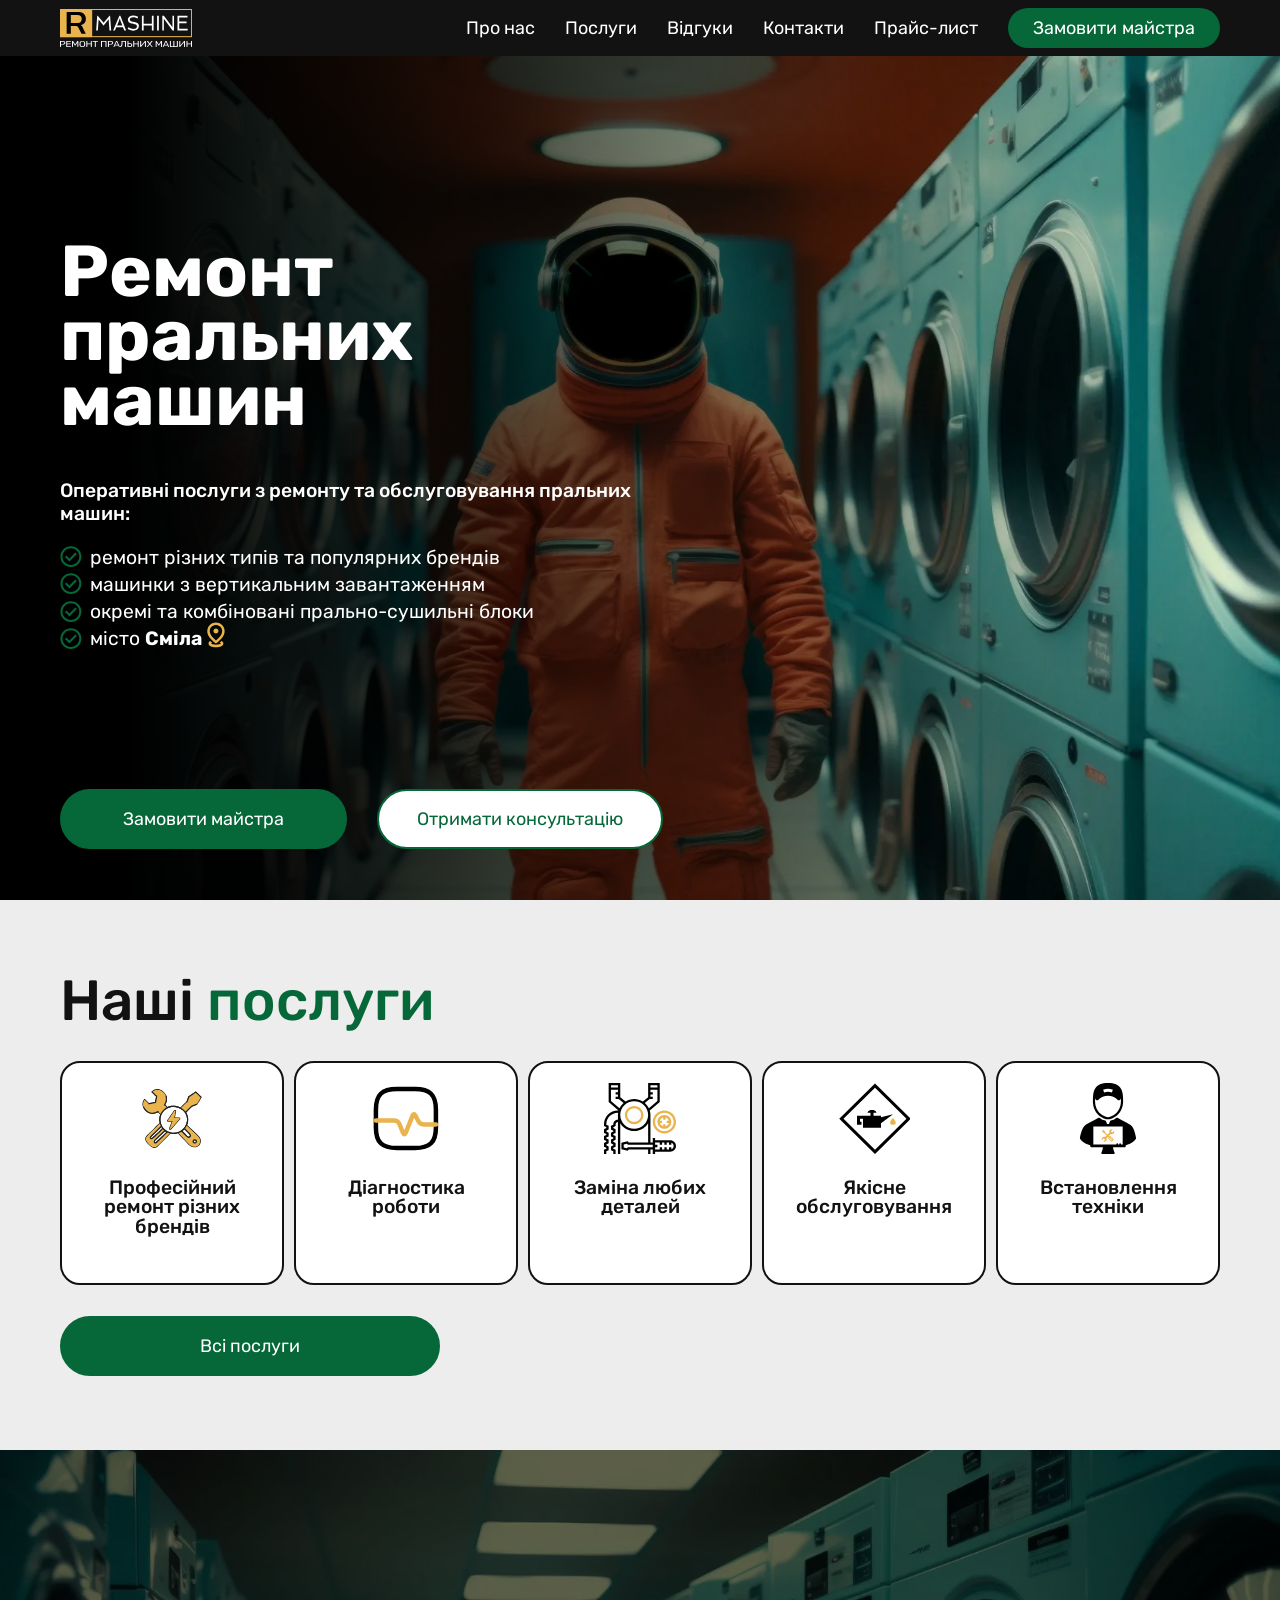
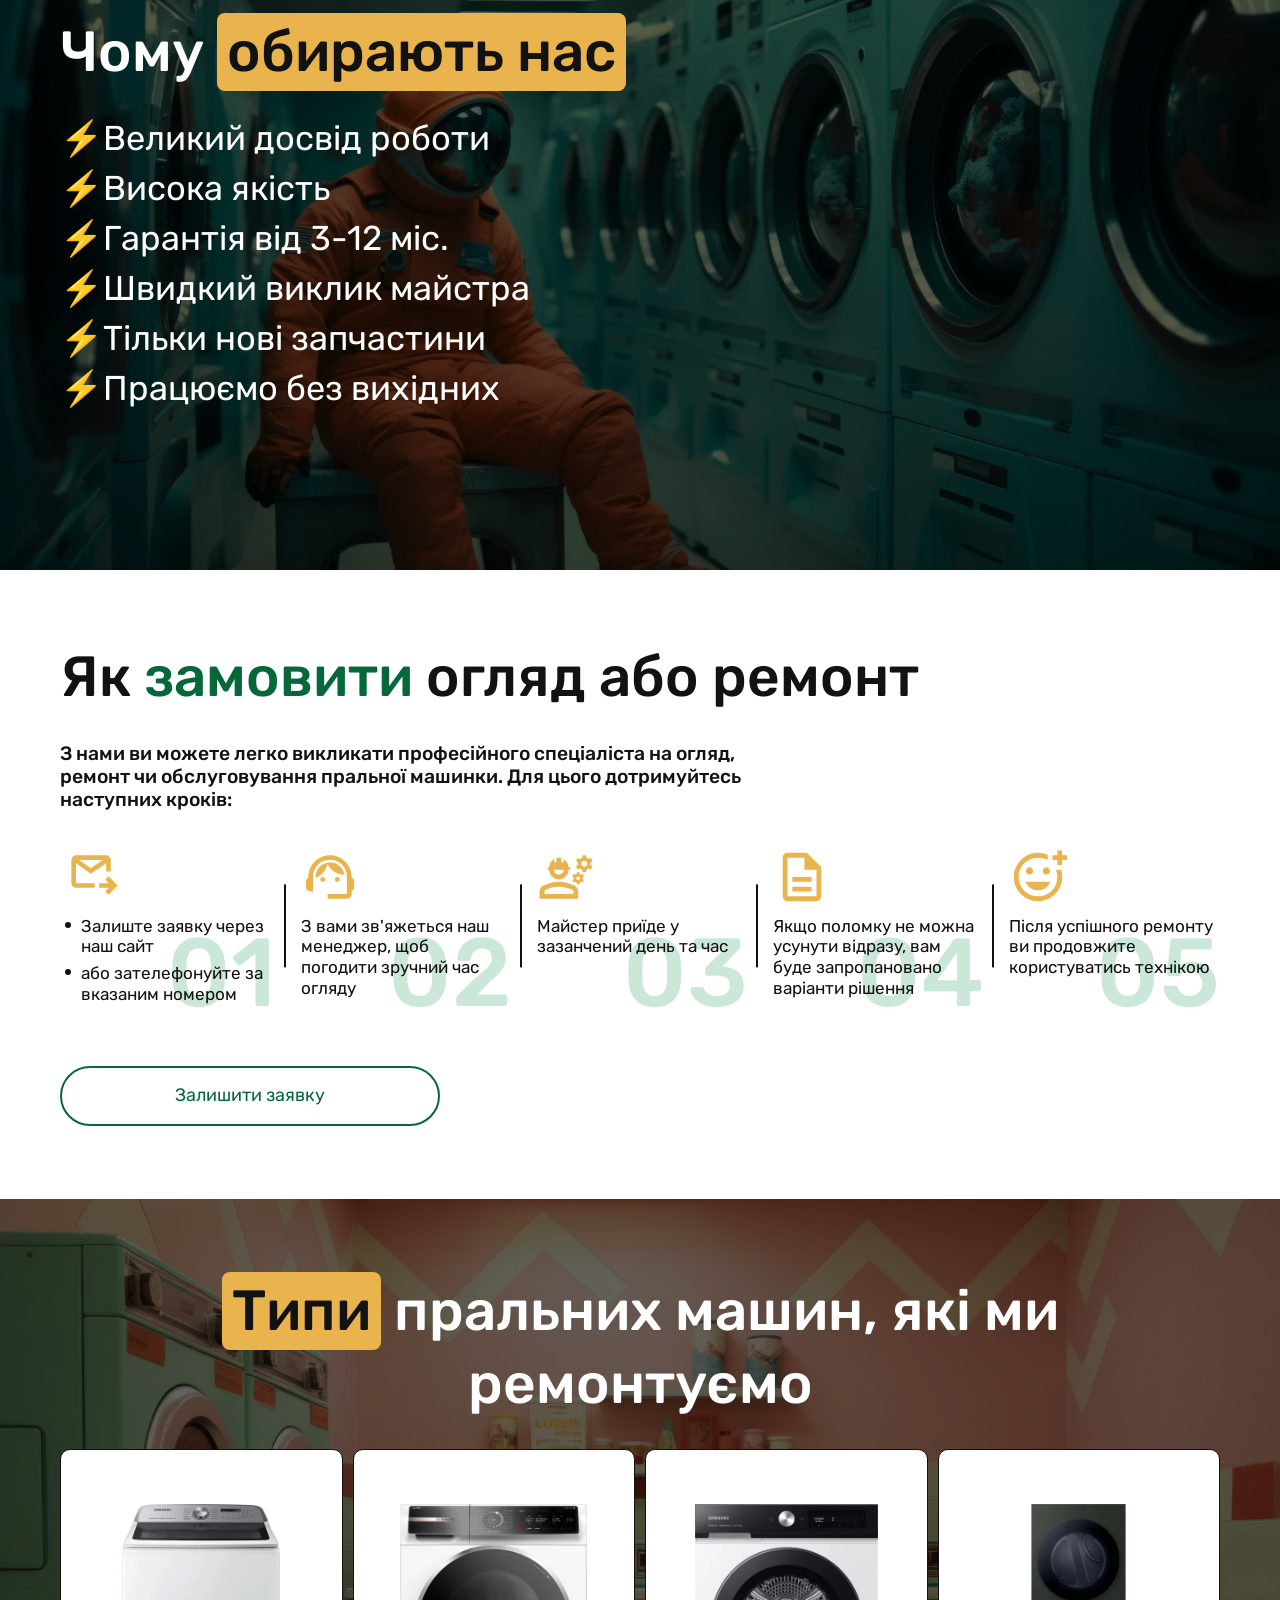
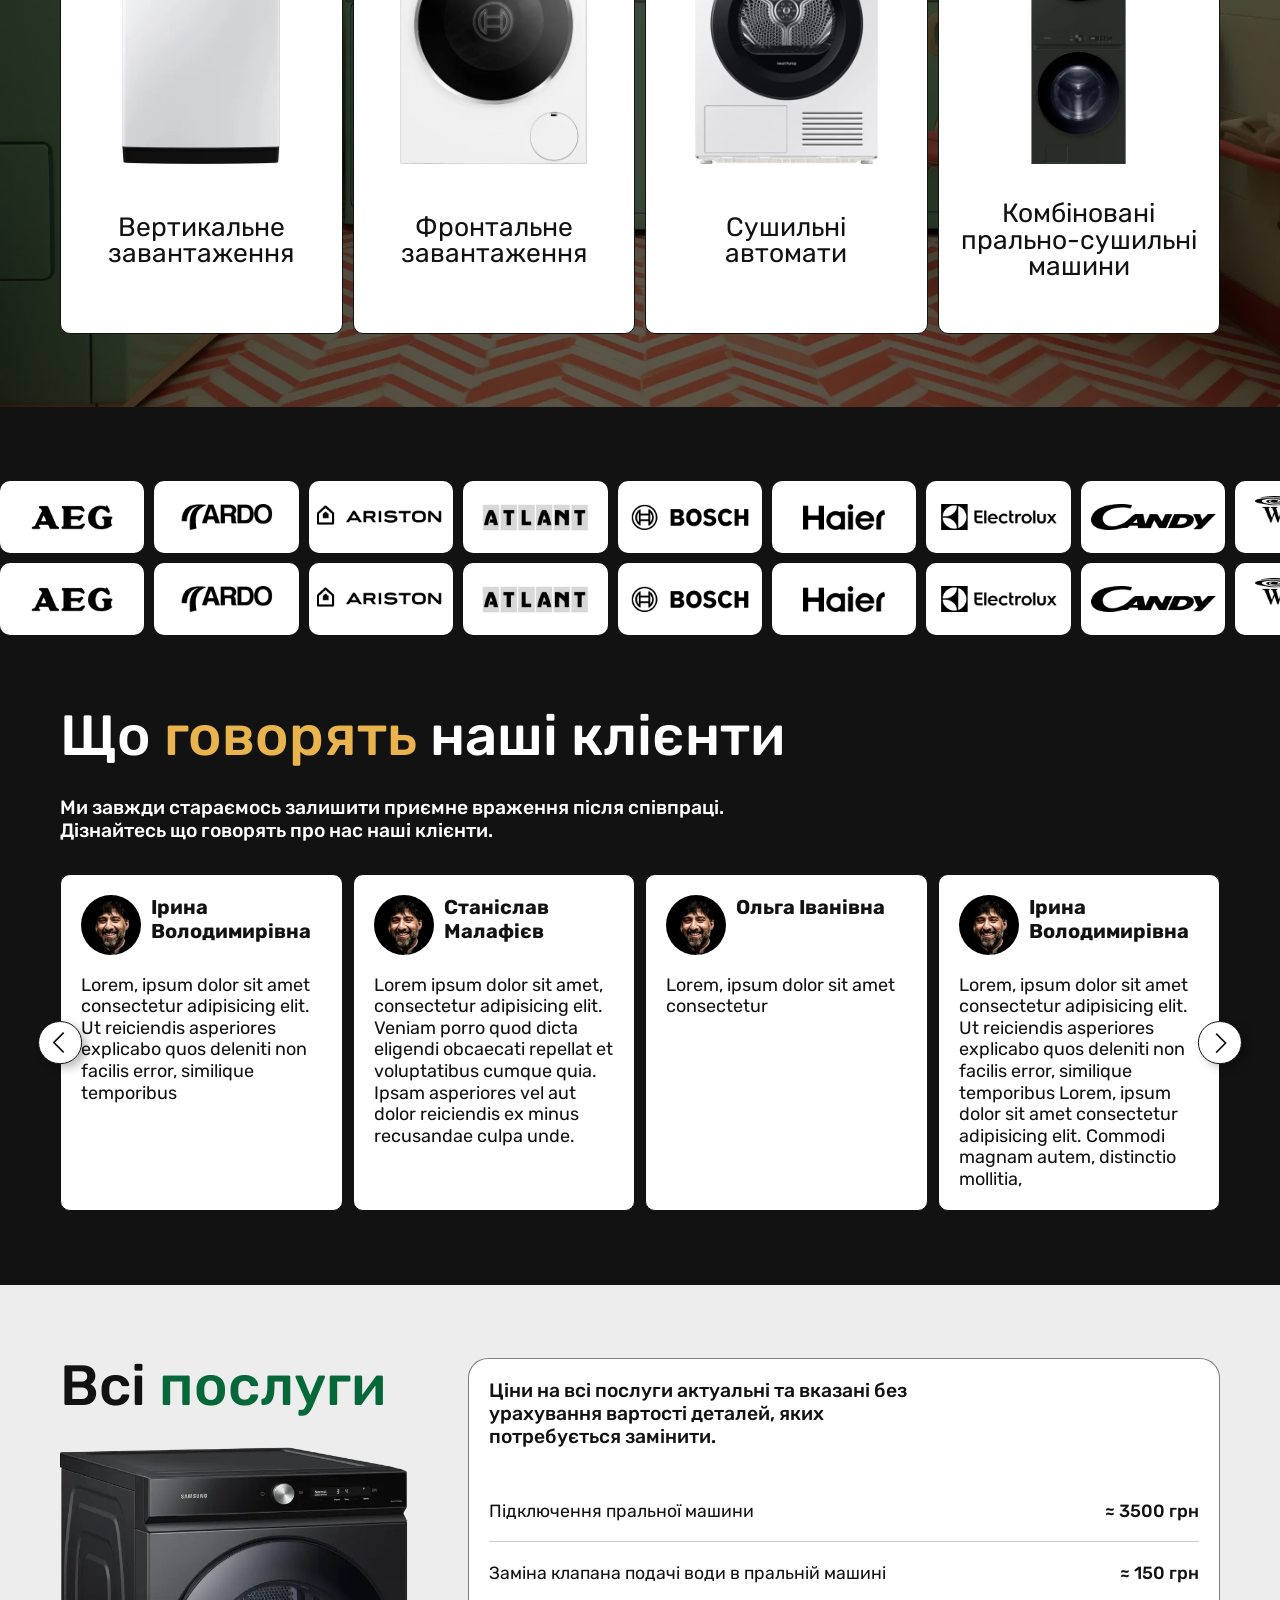
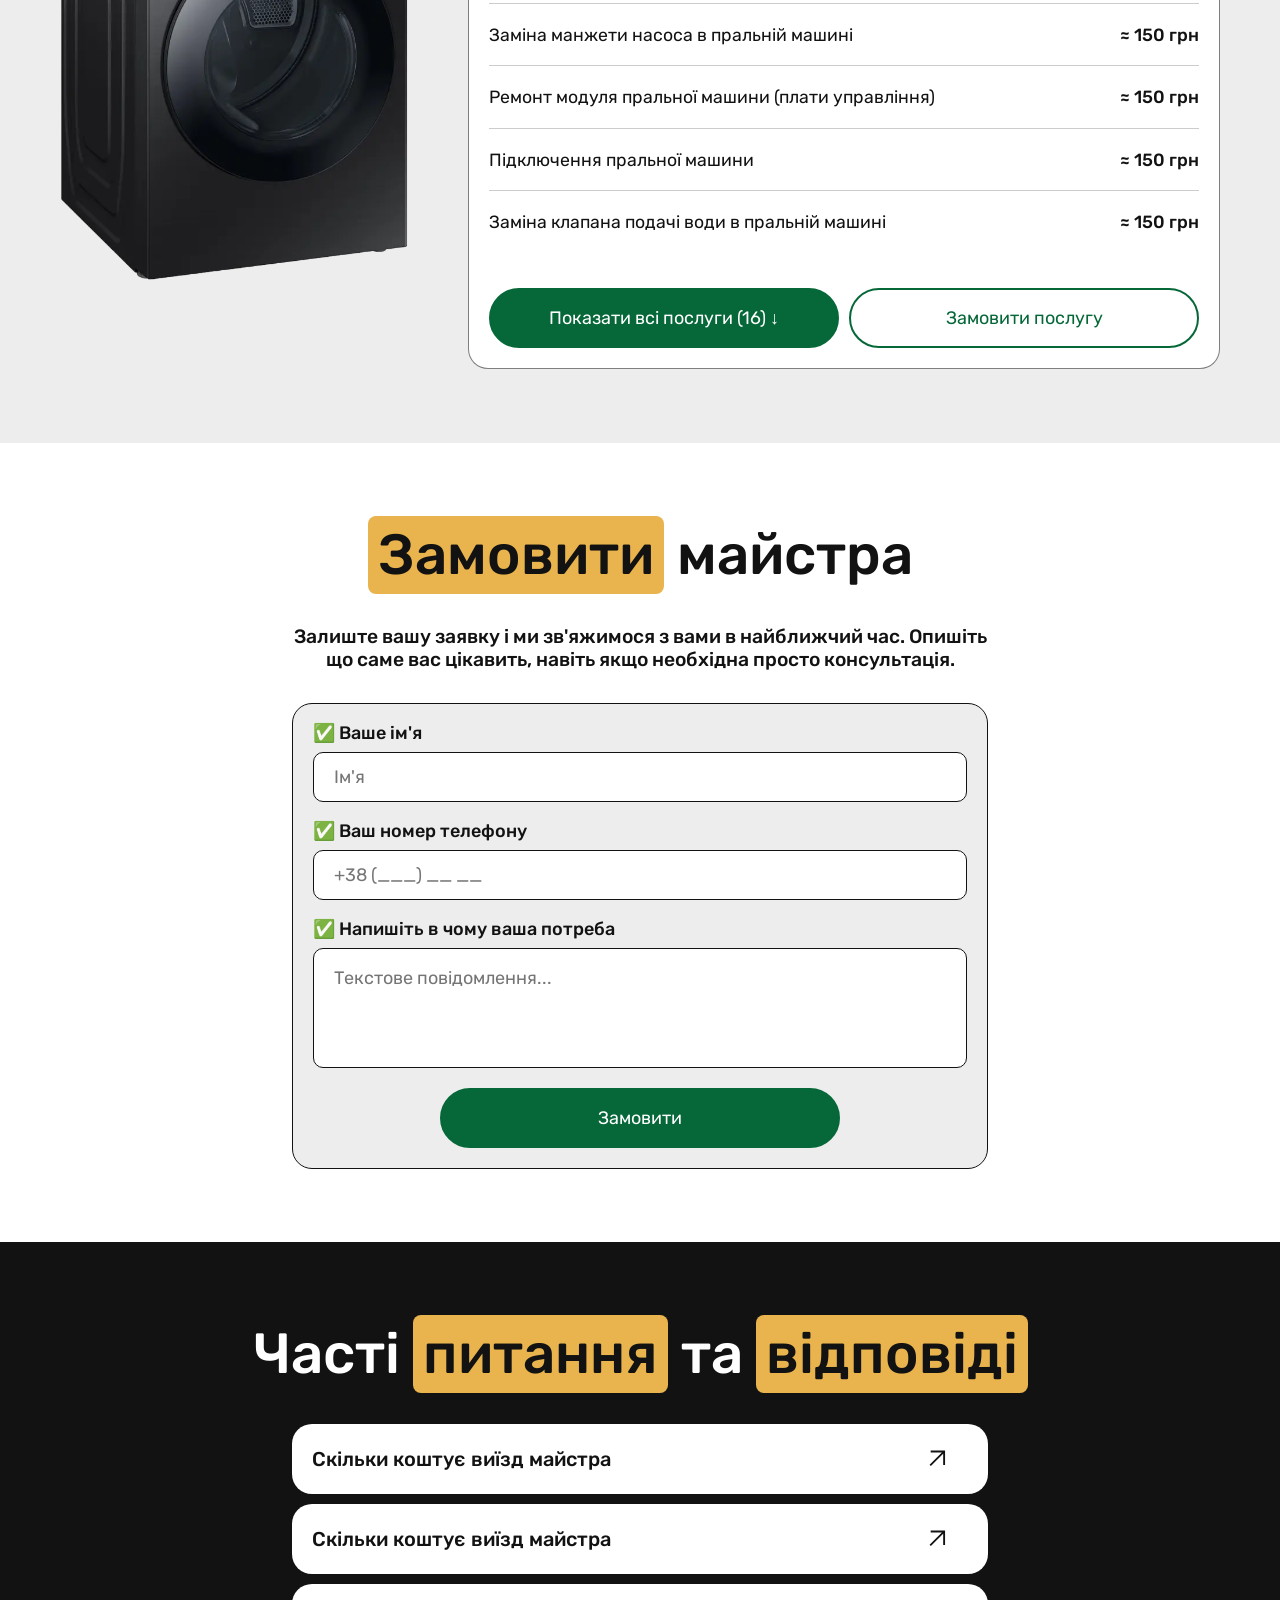
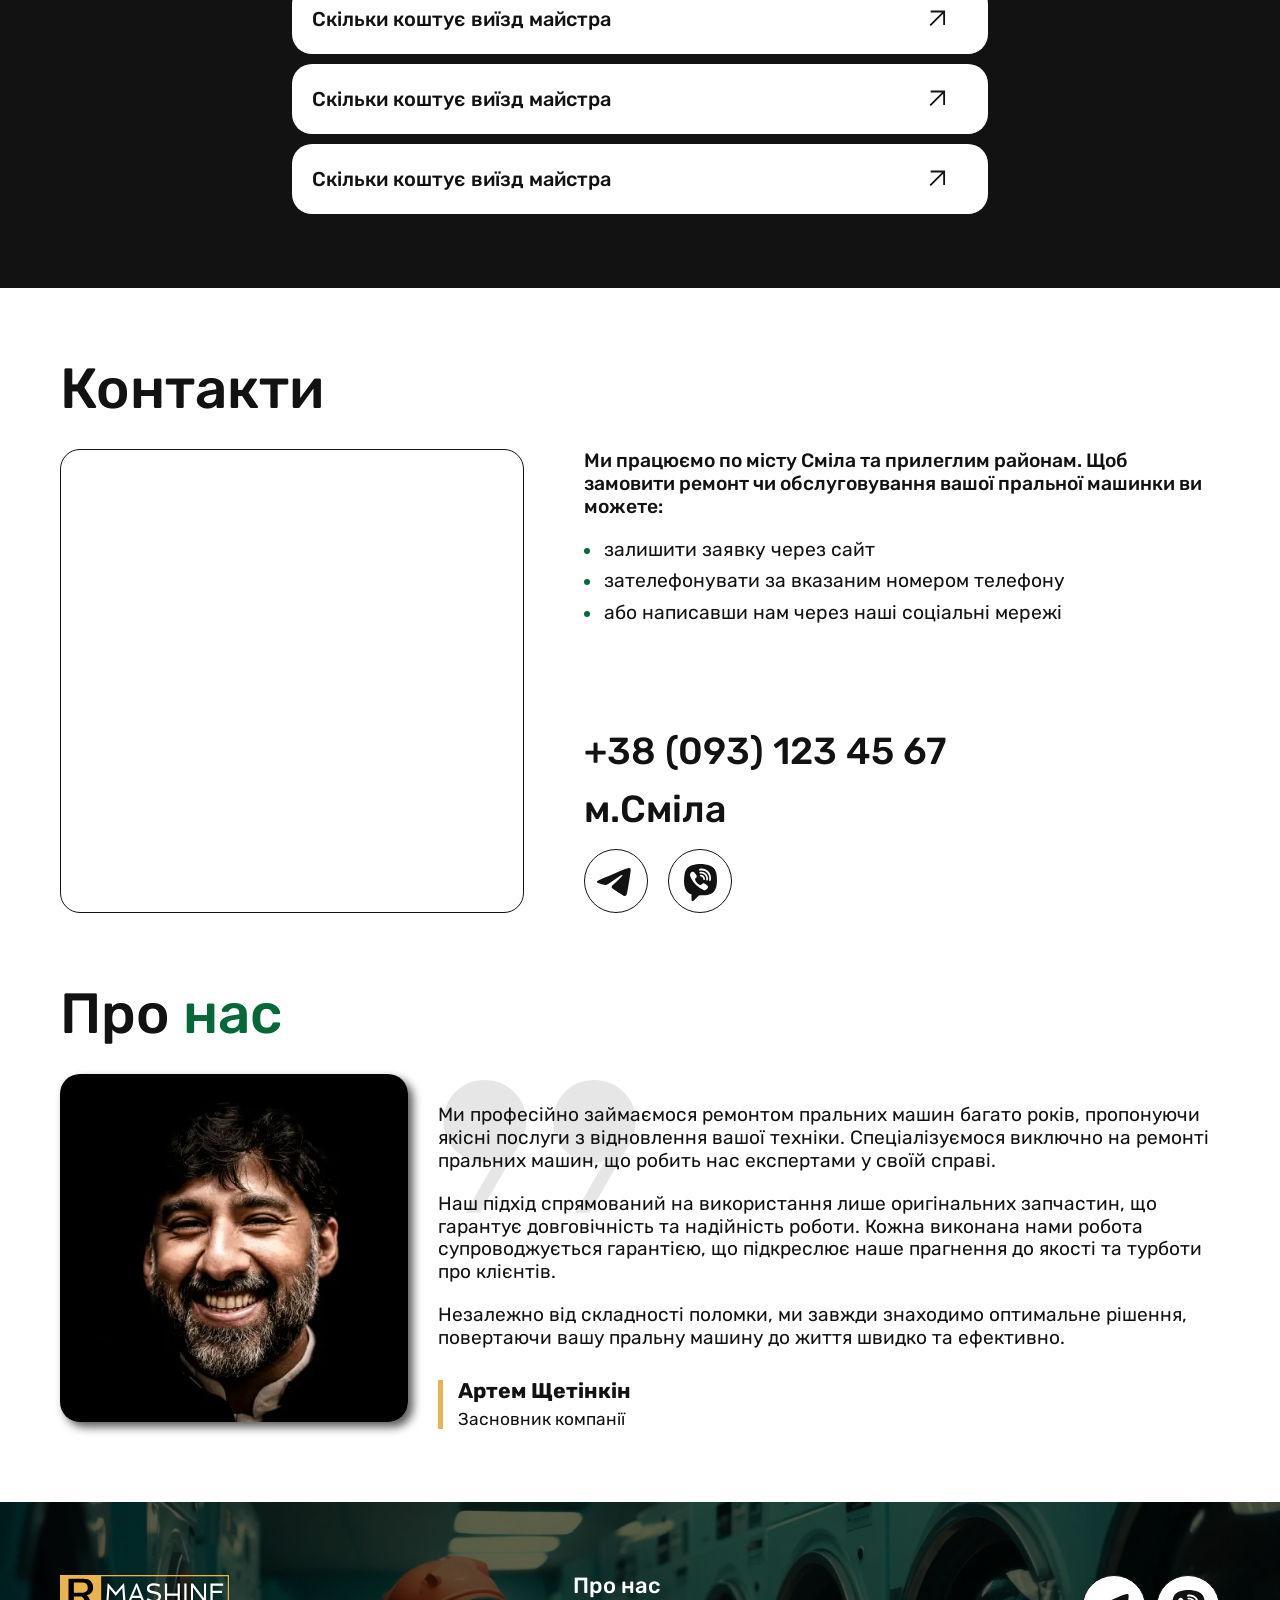
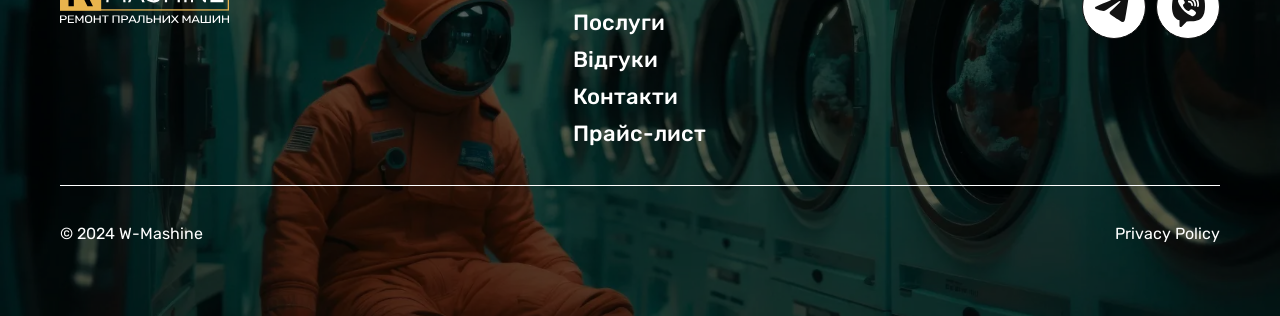
==== commit bcce5a0c: "up" ====
--- a/docs/index.html
+++ b/docs/index.html
@@ -6,7 +6,7 @@
 	<meta charset="UTF-8">
 	<meta name="format-detection" content="telephone=no">
 	<!-- <style>body{opacity: 0;}</style> -->
-	<link rel="stylesheet" href="css/style.min.css?_v=20241105185214">
+	<link rel="stylesheet" href="css/style.min.css?_v=20241105185900">
 	<link rel="shortcut icon" href="favicon.ico">
 	<!-- <meta name="robots" content="noindex, nofollow"> -->
 	<meta name="viewport" content="width=device-width, initial-scale=1.0">
@@ -411,7 +411,7 @@
 								<li class="reviews__slide slide-reviews swiper-slide">
 									<div class="slide-reviews__body">
 										<div class="slide-reviews__head">
-											<img class="ibg" src="img/workers/worker.webp" width="50" height="50" alt="Image">
+											<img loading="lazy" class="ibg" src="img/workers/worker-sm.webp" width="50" height="50" alt="Image">
 											<p class="slide-reviews__name">
 												Ірина Володимирівна
 											</p>
@@ -424,7 +424,7 @@
 								<li class="reviews__slide slide-reviews swiper-slide">
 									<div class="slide-reviews__body">
 										<div class="slide-reviews__head">
-											<img class="ibg" src="img/workers/worker.webp" width="50" height="50" alt="Image">
+											<img loading="lazy" class="ibg" src="img/workers/worker-sm.webp" width="50" height="50" alt="Image">
 											<p class="slide-reviews__name">
 												Станіслав Малафієв
 											</p>
@@ -437,7 +437,7 @@
 								<li class="reviews__slide slide-reviews swiper-slide">
 									<div class="slide-reviews__body">
 										<div class="slide-reviews__head">
-											<img class="ibg" src="img/workers/worker.webp" width="50" height="50" alt="Image">
+											<img loading="lazy" class="ibg" src="img/workers/worker-sm.webp" width="50" height="50" alt="Image">
 											<p class="slide-reviews__name">
 												Ольга Іванівна
 											</p>
@@ -450,7 +450,7 @@
 								<li class="reviews__slide slide-reviews swiper-slide">
 									<div class="slide-reviews__body">
 										<div class="slide-reviews__head">
-											<img class="ibg" src="img/workers/worker.webp" width="50" height="50" alt="Image">
+											<img loading="lazy" class="ibg" src="img/workers/worker-sm.webp" width="50" height="50" alt="Image">
 											<p class="slide-reviews__name">
 												Ірина Володимирівна
 											</p>
@@ -463,7 +463,7 @@
 								<li class="reviews__slide slide-reviews swiper-slide">
 									<div class="slide-reviews__body">
 										<div class="slide-reviews__head">
-											<img class="ibg" src="img/workers/worker.webp" width="50" height="50" alt="Image">
+											<img loading="lazy" class="ibg" src="img/workers/worker-sm.webp" width="50" height="50" alt="Image">
 											<p class="slide-reviews__name">
 												Ольга Іванівна
 											</p>
@@ -869,7 +869,7 @@
 			</div>
 		</footer>
 	</div>
-	<script src="js/app.min.js?_v=20241105185214"></script>
+	<script src="js/app.min.js?_v=20241105185900"></script>
 </body>
 
 </html>
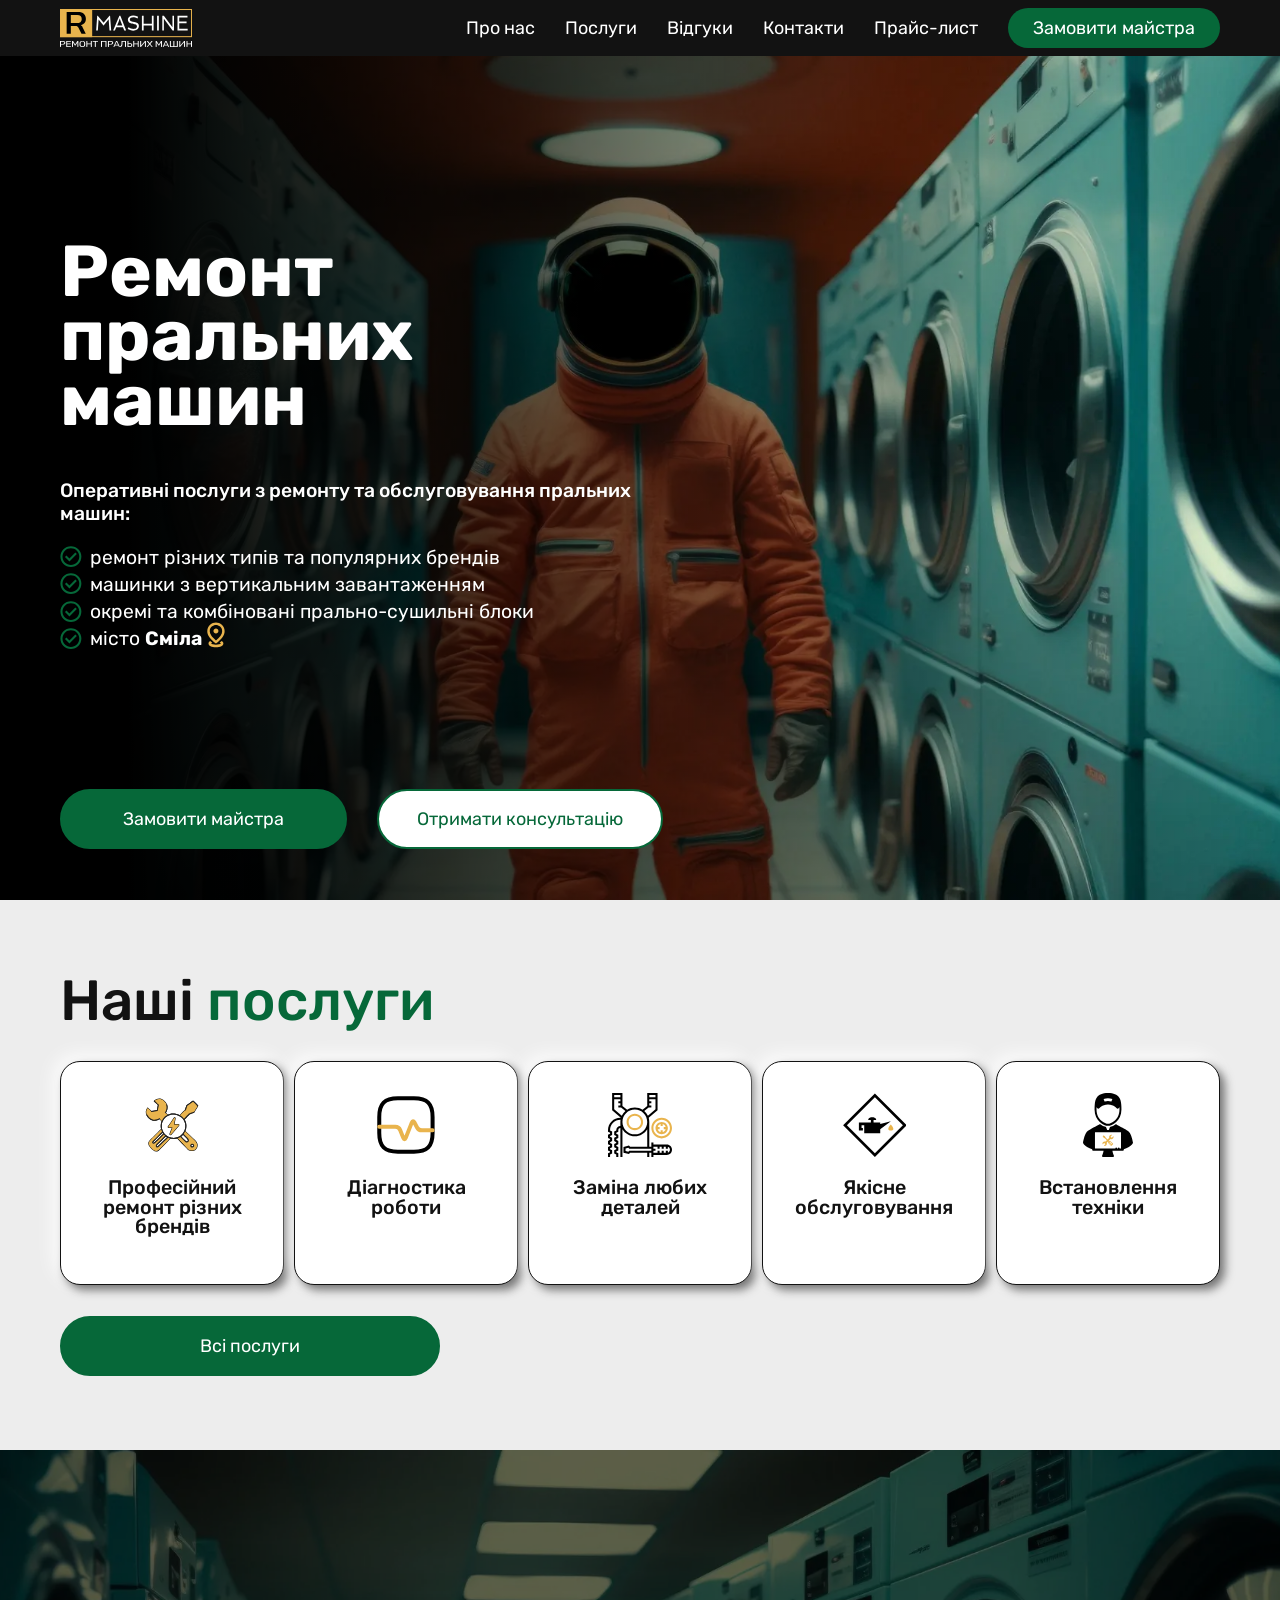
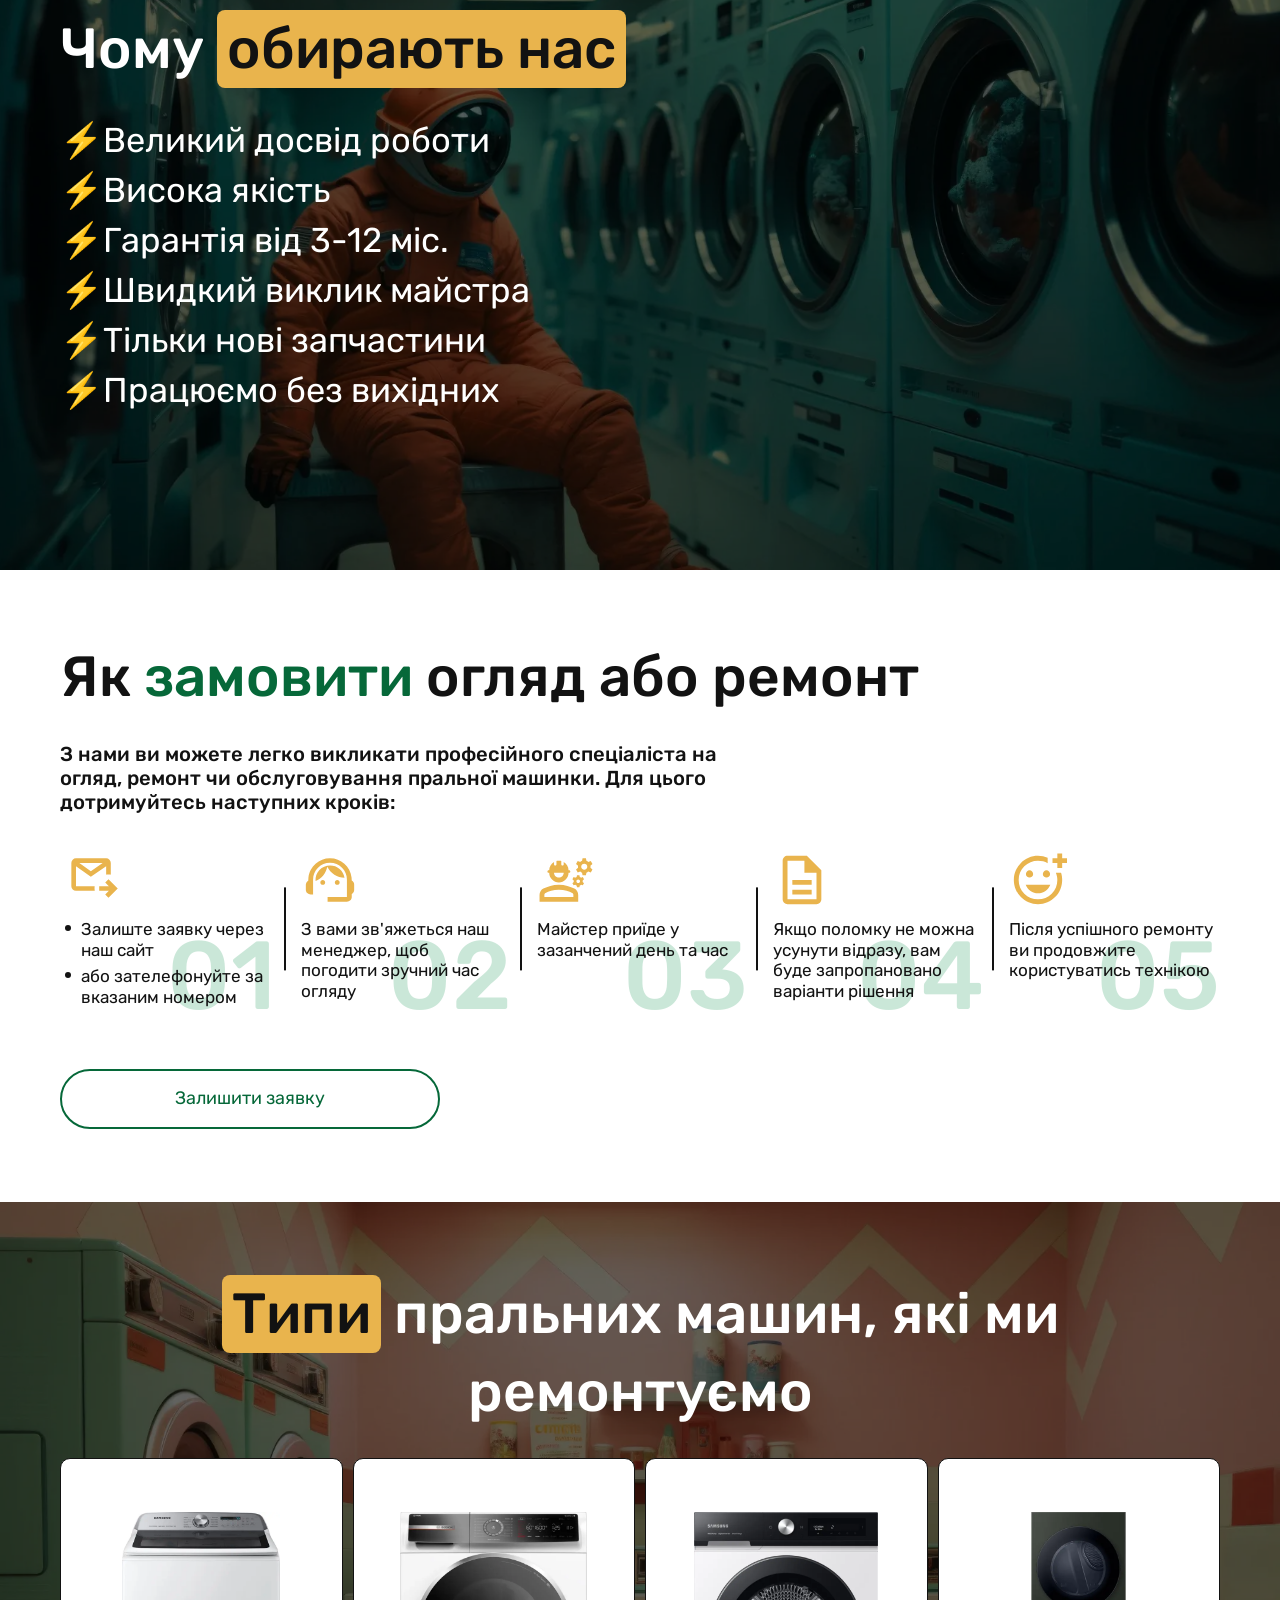
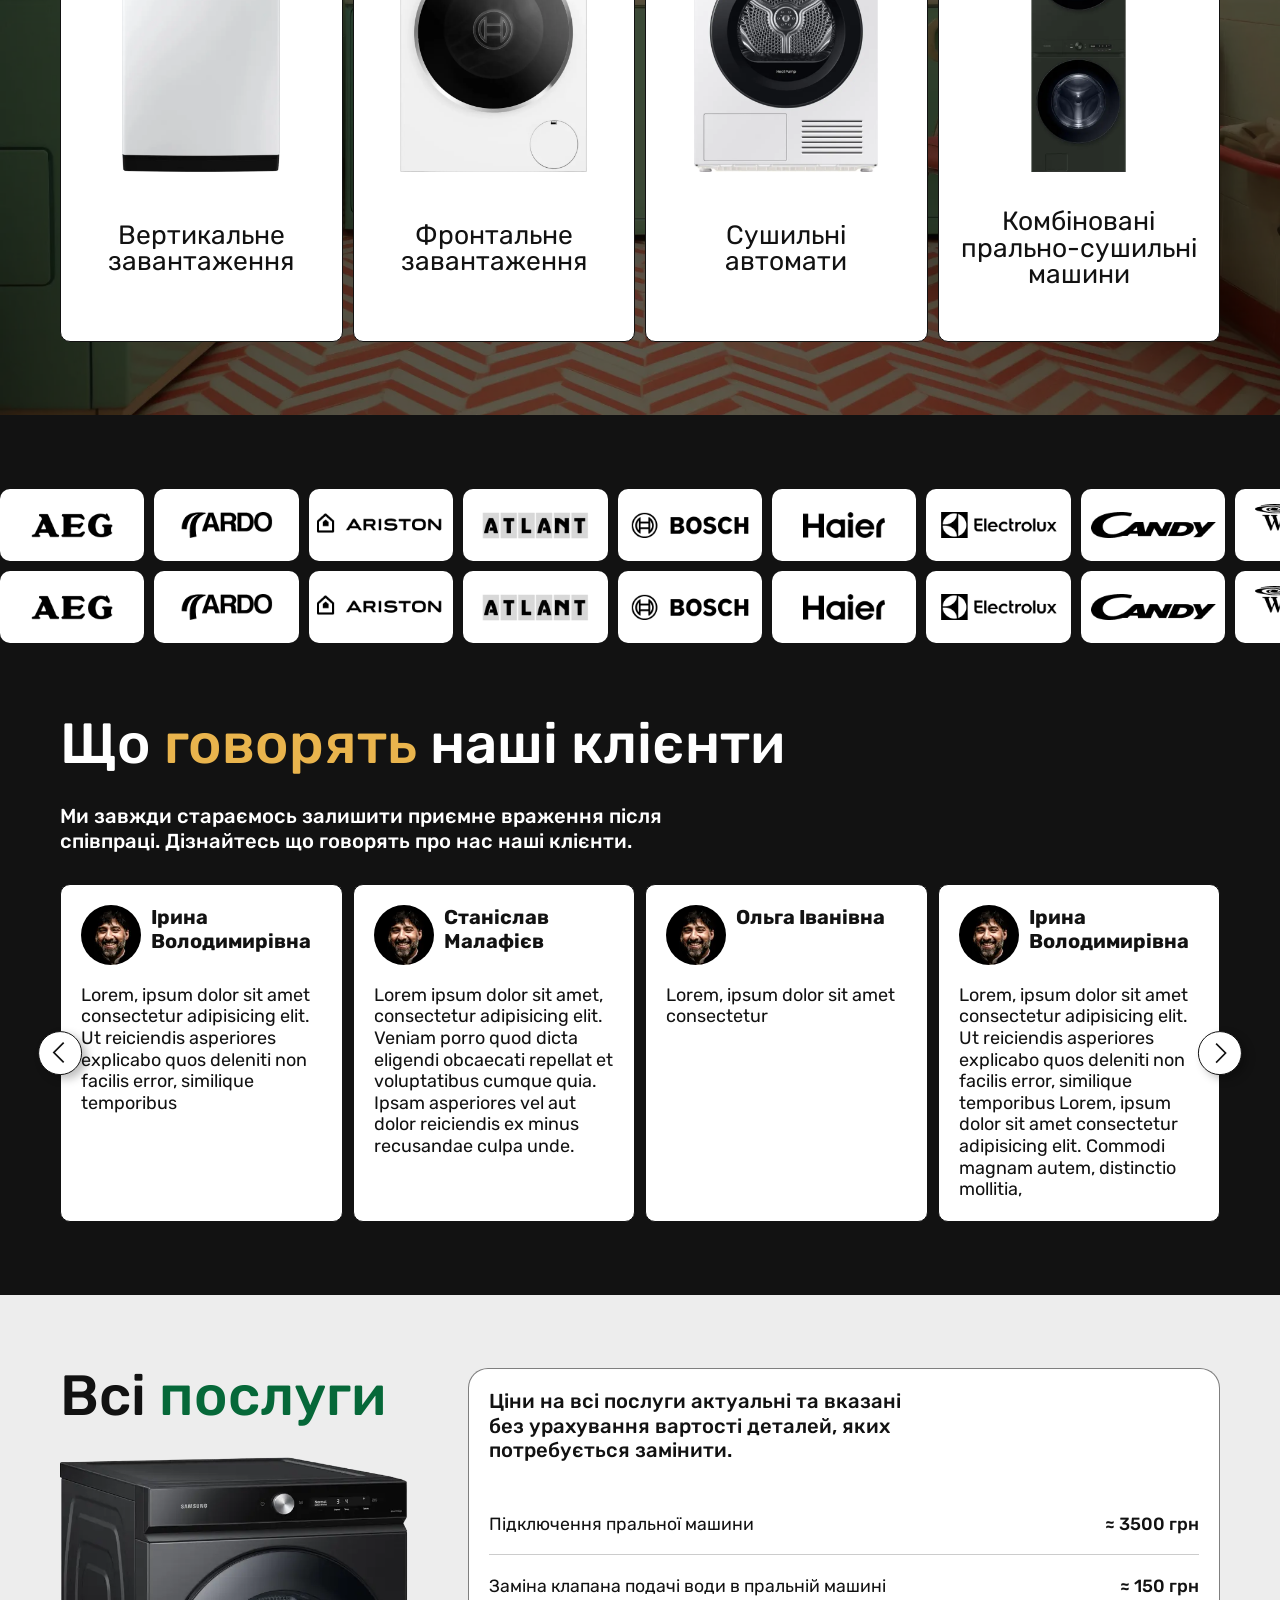
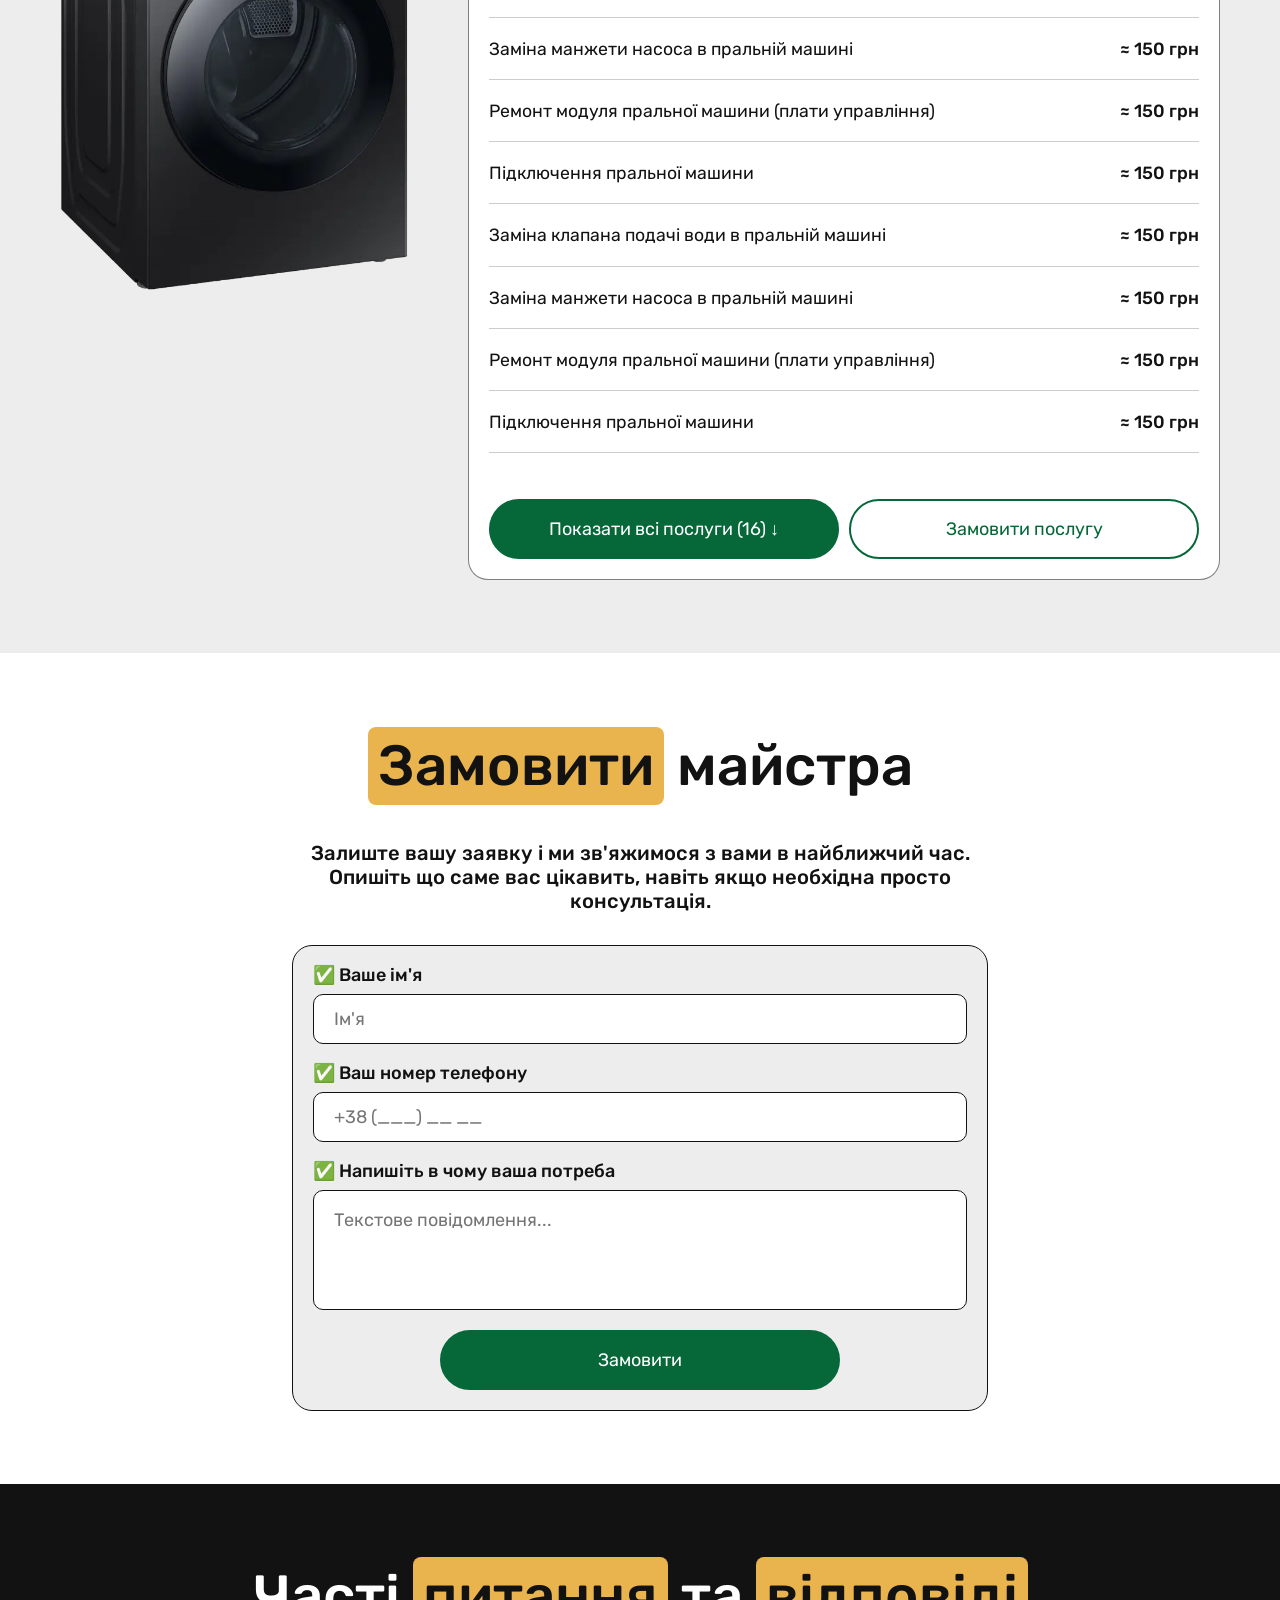
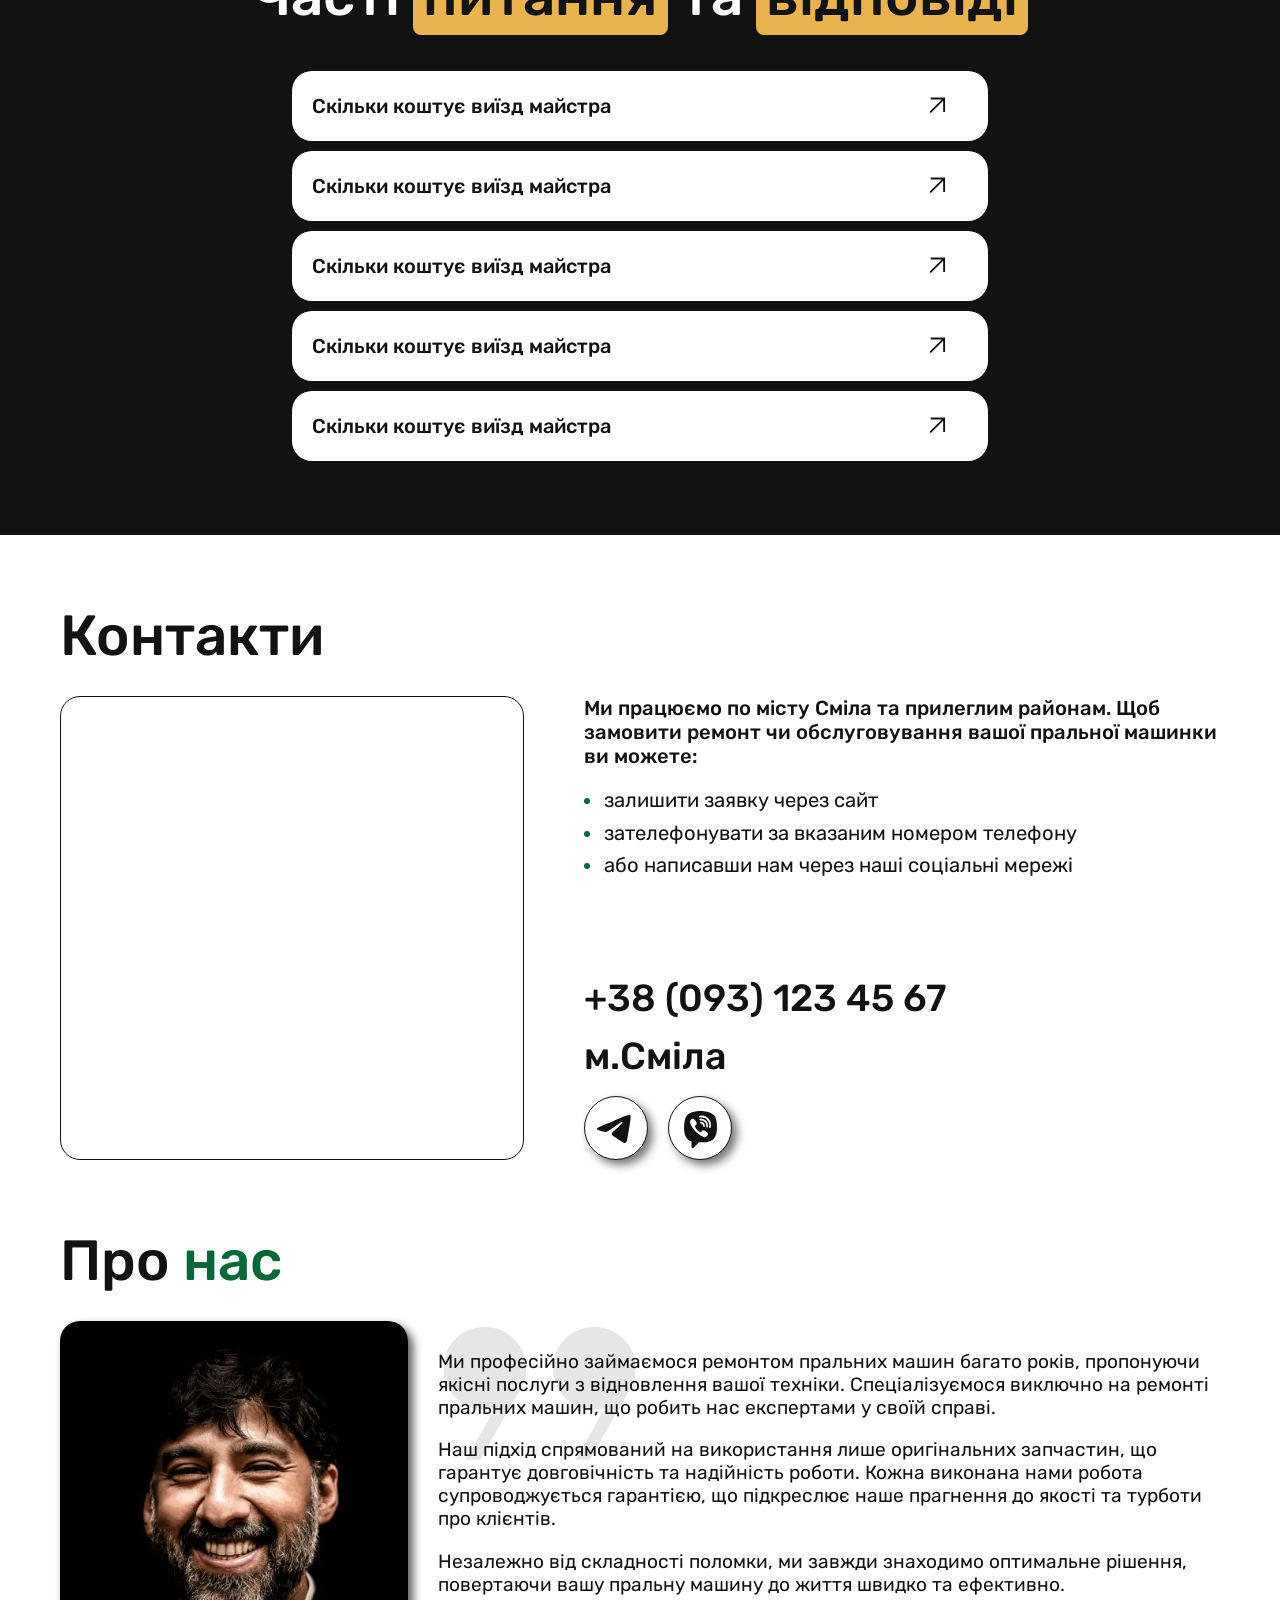
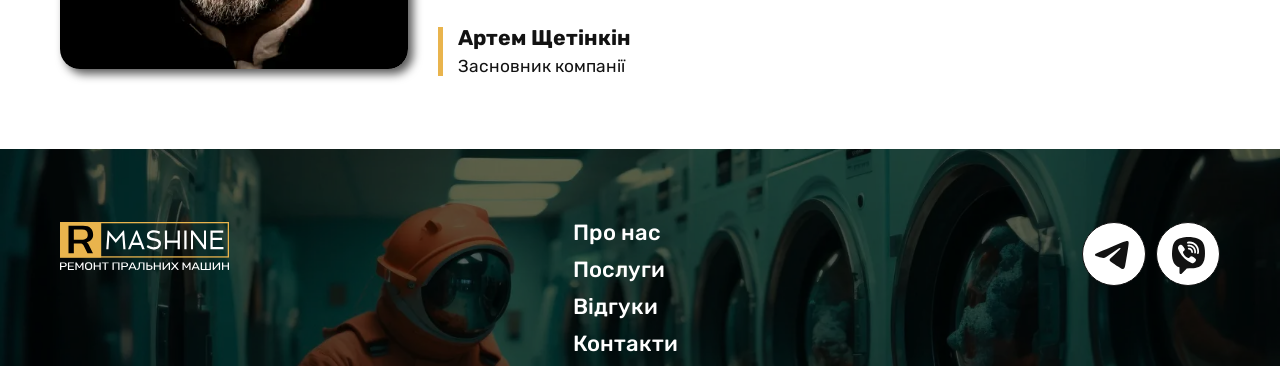
==== commit f45c826f: "up" ====
--- a/docs/index.html
+++ b/docs/index.html
@@ -6,7 +6,7 @@
 	<meta charset="UTF-8">
 	<meta name="format-detection" content="telephone=no">
 	<!-- <style>body{opacity: 0;}</style> -->
-	<link rel="stylesheet" href="css/style.min.css?_v=20241105185900">
+	<link rel="stylesheet" href="css/style.min.css?_v=20241106170302">
 	<link rel="shortcut icon" href="favicon.ico">
 	<!-- <meta name="robots" content="noindex, nofollow"> -->
 	<meta name="viewport" content="width=device-width, initial-scale=1.0">
@@ -869,7 +869,7 @@
 			</div>
 		</footer>
 	</div>
-	<script src="js/app.min.js?_v=20241105185900"></script>
+	<script src="js/app.min.js?_v=20241106170302"></script>
 </body>
 
 </html>
--- a/docs/css/style.min.css
+++ b/docs/css/style.min.css
@@ -1 +1 @@
-@font-face{font-family:Rubik;font-display:swap;src:url(../fonts/Rubik-Bold.woff2) format("woff2");font-weight:700;font-style:normal}@font-face{font-family:Rubik;font-display:swap;src:url(../fonts/Rubik-Medium.woff2) format("woff2");font-weight:500;font-style:normal}@font-face{font-family:Rubik;font-display:swap;src:url(../fonts/Rubik-Regular.woff2) format("woff2");font-weight:400;font-style:normal}*{padding:0;margin:0;border:0}*,*::after,*::before{box-sizing:border-box}*::after,*::before{display:inline-block}body,html{height:100%;min-width:320px}body{color:#121212;line-height:1;font-family:Rubik,sans-serif;font-size:1rem;-ms-text-size-adjust:100%;-moz-text-size-adjust:100%;-webkit-text-size-adjust:100%;-webkit-font-smoothing:antialiased;-moz-osx-font-smoothing:grayscale}button,input,textarea{font-family:Rubik,sans-serif;font-size:inherit;line-height:inherit;color:inherit;background-color:rgba(0,0,0,0)}input,textarea{width:100%}label{display:inline-block}button,option,select{cursor:pointer}a{display:inline-block;color:inherit;text-decoration:none}ul li{list-style:none}img{vertical-align:top}h1,h2,h3,h4,h5,h6{font-weight:inherit;font-size:inherit}address{font-style:normal}summary::-webkit-details-marker{display:none}summary{list-style:none}body{scrollbar-gutter:stable;-ms-scroll-chaining:none;overscroll-behavior:none}.lock body{overflow:hidden;touch-action:none}.wrapper{min-height:100%;display:flex;flex-direction:column;overflow:hidden}@supports (overflow:clip){.wrapper{overflow:clip}}.wrapper>main{flex:1 1 auto}.wrapper>*{min-width:0}[class*="--gc"]{display:grid;min-width:0;grid-template-columns:.9375rem 1fr minmax(auto,73.125rem) 1fr .9375rem}[class*="--gc"]>*{min-width:0;grid-column:3/4}input[type=email],input[type=tel],input[type=text],textarea{-webkit-appearance:none;appearance:none}.input{border-radius:.625rem;width:100%;display:block;padding:0 20px;border:.0625rem solid #121212;caret-color:inherit;background-color:#fff;min-height:3.125rem;font-size:1.125rem}.input._form-focus{border-color:#066839;outline-color:#066839}.input._form-error{border-color:#cd0000}.input._form-error::-webkit-input-placeholder{color:#cd0000}.input._form-error:-ms-input-placeholder{color:#cd0000}.input._form-error::-ms-input-placeholder{color:#cd0000}.input._form-error::placeholder{color:#cd0000}.input[placeholder]:not([data-placeholder-nohiden])::-webkit-input-placeholder{-webkit-transition:opacity .3s;transition:opacity .3s}.input[placeholder]:not([data-placeholder-nohiden]):-ms-input-placeholder{-ms-transition:opacity .3s;transition:opacity .3s}.input[placeholder]:not([data-placeholder-nohiden])::-ms-input-placeholder{-ms-transition:opacity .3s;transition:opacity .3s}.input[placeholder]:not([data-placeholder-nohiden])::placeholder{transition:opacity .3s}.input[placeholder]:not([data-placeholder-nohiden]):focus::-webkit-input-placeholder{opacity:0}.input[placeholder]:not([data-placeholder-nohiden]):focus:-ms-input-placeholder{opacity:0}.input[placeholder]:not([data-placeholder-nohiden]):focus::-ms-input-placeholder{opacity:0}.input[placeholder]:not([data-placeholder-nohiden]):focus::placeholder{opacity:0}textarea.input{resize:none;padding:1.25rem;min-height:7.5rem}.form{background-color:#ededed;border:.0625rem solid #121212;border-radius:1.25rem;padding:1.25rem;position:relative}.form._sending .form__button{pointer-events:none;opacity:.5}.form .form__error{position:absolute;bottom:.3125rem;right:.3125rem;color:#cd0000}._sent-success .form__body{opacity:0;pointer-events:none}.form__item{margin-bottom:1.25rem;position:relative}.form__lable{font-weight:500;font-size:1.125rem;margin-bottom:.625rem}.form__button{width:100%}.success{position:absolute;z-index:2;inset:0;padding:1.25rem;opacity:0;pointer-events:none;text-align:center;display:flex;flex-direction:column;align-items:center;justify-content:center}._sent-success .success{opacity:1;pointer-events:all}.success__close{position:absolute;top:1.25rem;right:1.25rem;border-radius:.375rem;background-color:rgba(0,0,0,.8);display:grid;place-items:center;padding:.3125rem}.success__close svg path{stroke:#fff}.success__title{position:relative;font-weight:700;margin-bottom:1.25rem}.success__title:before{content:"";position:absolute;top:-1.25rem;left:50%;-webkit-transform:translate(-50%,-100%);transform:translate(-50%,-100%);background-image:url(../img/icon/check_circle.svg);background-repeat:no-repeat;background-size:contain;width:5rem;aspect-ratio:1/1}.success__subtitle span{color:#066839}.ibg{width:100%;height:100%;-o-object-fit:cover;object-fit:cover}.ibg--top{-o-object-position:top;object-position:top}.ibg--bottom{-o-object-position:bottom;object-position:bottom}.ibg--left{-o-object-position:left;object-position:left}.ibg--right{-o-object-position:right;object-position:right}.ibg--contain{-o-object-fit:contain;object-fit:contain}[class*=__container]{width:100%;margin-inline:auto;padding-left:1.25rem;padding-right:1.25rem}body{background-color:#fff}*::-webkit-scrollbar{width:5px}*::-webkit-scrollbar-track{background-color:rgba(0,0,0,0)}*::-webkit-scrollbar-thumb{background-color:#121212;border-radius:3px}.btn{display:grid;place-items:center;padding:.3125rem 1.5625rem;border-radius:1.25rem;color:#fff;text-align:center;transition:color .3s ease,background-color .3s ease,border .3s ease;font-size:1.125rem}.btn_one{min-height:2.5rem;background-color:#066839}.btn_three,.btn_two{border:.125rem solid #066839;min-height:3.75rem;border-radius:3.75rem}.btn_two{background-color:#066839}.btn_three{background-color:#fff;color:#066839}.title-hero{font-weight:700;line-height:.9}.title-main{font-weight:500}.title-main span{color:#066839}.title-main.title-mark{line-height:1.2}.title-main.title-mark span{color:#121212;display:inline-block;background-color:#e9b44d;border-radius:.5rem;padding:.3125rem .625rem}.txt-sub{line-height:1.2;font-weight:500}.tiker{overflow:hidden;width:-webkit-max-content;width:max-content;overflow:visible;display:flex;align-items:center;position:relative;z-index:5}.tiker:not(:last-child){margin-bottom:.625rem}.tiker__list{display:flex;flex-wrap:nowrap}.tiker__item{border-radius:.625rem;background-color:#fff;margin-right:.625rem}.tiker__item img{width:100%;height:auto}@-webkit-keyframes scroll{to{-webkit-transform:translateX(-100%);transform:translateX(-100%)}}@keyframes scroll{to{-webkit-transform:translateX(-100%);transform:translateX(-100%)}}@-webkit-keyframes scroll-rev{from{-webkit-transform:translateX(-100%);transform:translateX(-100%)}to{-webkit-transform:translateX(0);transform:translateX(0)}}@keyframes scroll-rev{from{-webkit-transform:translateX(-100%);transform:translateX(-100%)}to{-webkit-transform:translateX(0);transform:translateX(0)}}._showmore-active [data-showmore-button] .more-showe{display:none}[data-showmore-button] .more-hidden{display:none}._showmore-active [data-showmore-button] .more-hidden{display:block}.social-btn{display:grid;place-items:center;border-radius:50%;border:.0625rem solid #121212;background-color:#fff;transition:background-color .3s ease}.social-btn svg path{transition:fill .3s ease}.header{position:fixed;z-index:10;top:0;left:0;width:100%;padding-top:.5rem;padding-bottom:.5rem;color:#fff;background-color:#121212}.header__container{display:flex;align-items:center;justify-content:space-between}.header__logo{display:inline-block;position:relative;z-index:5}.header__logo img{height:auto}.menu{display:flex;align-items:center}.menu__list{display:flex;flex-wrap:wrap}.menu__link{transition:color .3s ease}.menu__contacts{position:relative;z-index:5;display:flex;gap:5px}.icon-menu__ic{display:none}.footer{background-color:#121212;color:#fff;background-repeat:no-repeat;background-size:cover;background-position:center;position:relative}.footer:before{content:"";position:absolute;z-index:2;inset:0;background-color:rgba(0,0,0,.6)}.footer__container{position:relative;z-index:2}.footer__top{display:grid;gap:2.5rem 1.25rem;padding-bottom:2.5rem}.footer__logo img{height:auto;width:100%}.footer__item:not(:last-child){margin-bottom:.9375rem}.footer__link{font-weight:500;font-size:1.375rem;transition:color .3s ease}.footer__bottom{padding-top:2.5rem;border-top:.0625rem solid #fff;display:flex;align-items:center;justify-content:space-between;gap:1.25rem}.footer__btm.link{transition:color .3s ease}.contacts-footer__list{display:flex;align-items:center;gap:.625rem}.hero{position:relative;min-height:100svh;display:flex;flex-direction:column;background-repeat:no-repeat;background-size:cover;background-position:center}.hero::before{content:"";position:absolute;z-index:1;inset:0}.hero__container{position:relative;z-index:2;display:flex}.hero__body{color:#fff}.hero__top{line-height:1.2;font-weight:400}.hero__txt{font-weight:500}.hero__txt:not(:last-child){margin-bottom:1.25rem}.hero__item{background-image:url(../img/icon/check_circle.svg);background-repeat:no-repeat;background-size:1.375rem;background-position:left;padding-left:1.875rem}.hero__item p{display:inline-block}.hero__item:not(:last-child){margin-bottom:.25rem}.hero__item:last-child span{display:inline-block;position:relative}.hero__item:last-child span::after{content:"";position:absolute;bottom:0;bottom:0;right:-50%;background-image:url(../img/icon/distance.svg);background-repeat:no-repeat;background-size:contain;background-position:100% 100%;aspect-ratio:1/1}.hero__buttons{display:grid}.services{background-color:#ededed}.services__list{display:grid;gap:.625rem}.services__item{border:.125rem solid #121212;border-radius:1.25rem;aspect-ratio:1/1;background-color:#fff;font-weight:500;text-align:center;display:flex;flex-direction:column;gap:.625rem}.services__item p{flex:1}.services__ic{flex:1}.services__ic img{height:auto}.services__link{width:100%;max-width:23.75rem}.why{min-height:80svh;overflow:hidden;display:flex;align-items:center;background-repeat:no-repeat;background-size:cover;background-position:center;position:relative}.why:before{content:"";position:absolute;z-index:2;inset:0;background-color:rgba(0,0,0,.6)}.why__container{position:relative;z-index:3;color:#fff}.process{line-height:1.2;font-weight:400}.process__list{list-style-type:none;counter-reset:item;display:grid;gap:1.25rem}.process__item{position:relative}.process__item ul li{padding-left:1rem;position:relative}.process__item ul li::before{content:"";position:absolute;top:.375rem;left:0;width:.375rem;height:.375rem;border-radius:50%;background-color:#121212}.process__item ul li:not(:last-child){margin-bottom:.375rem}.process__item::before{counter-increment:item;content:"0" counter(item);position:absolute;z-index:-1;font-weight:500;border-radius:30px;color:rgba(43,159,100,.25);display:grid;place-items:center;flex:0 0 auto}.process__block img{height:auto}.process__link{width:100%;max-width:23.75rem}.about__body{display:grid;gap:1.875rem}.about__texts{display:flex;flex-direction:column;gap:1.875rem;padding-top:1.875rem;position:relative}.about__texts::before{content:"";position:absolute;z-index:-1;top:0;left:0;width:12.5rem;aspect-ratio:1/1;background-image:url(../img/icon/format_quote.svg);background-repeat:no-repeat;background-size:contain;opacity:.1}.about__quote{flex:1}.about__txt{line-height:1.2}.about__txt:not(:last-child){margin-bottom:1.25rem}.about__img{aspect-ratio:1/1}.about__img img{aspect-ratio:1/1;border-radius:1.25rem;box-shadow:5px 5px 10px #595959,-5px -5px 20px #fff}.about__founder{padding-left:1.25rem;position:relative}.about__founder::before{content:"";position:absolute;top:0;left:0;width:.3125rem;height:100%;background-color:#e9b44d}.about__name{font-weight:700;margin-bottom:.625rem}.type{overflow:hidden;background-repeat:no-repeat;background-size:cover;background-position:center;position:relative}.type:before{content:"";position:absolute;z-index:2;inset:0;background-color:rgba(0,0,0,.6)}.type__container{color:#fff;position:relative;z-index:2}.type__title{text-align:center}.type__list{display:grid;gap:.625rem}.type__item{display:flex;flex-direction:column;background-color:#fff;color:#121212;border:.0625rem solid #121212;border-radius:.625rem;padding-left:1.25rem;padding-right:1.25rem}.type__img{height:100%}.type__name{flex:1;text-align:center;align-content:center}.reviews{background-color:#121212}.reviews__title{color:#fff}.reviews__title span{color:#e9b44d}.reviews__subtitle{color:#fff}.reviews__body{position:relative}.reviews__button{position:absolute;top:50%;z-index:2;border-radius:50%;background-color:#fff;border:.0625rem solid #121212;box-shadow:5px 4px 9px 0 rgba(0,0,0,.25);background-repeat:no-repeat;background-size:65%;aspect-ratio:1/1}.reviews__button.swiper-button-prev{left:0;-webkit-transform:translate(-50%,-50%);transform:translate(-50%,-50%);background-position:40% 50%;background-image:url(../img/icon/arrow_prev.svg)}.reviews__button.swiper-button-next{right:0;-webkit-transform:translate(50%,-50%);transform:translate(50%,-50%);background-position:60% 50%;background-image:url(../img/icon/arrow_next.svg)}.slide-reviews__body{display:flex;flex-direction:column;height:100%;line-height:1.2;border:.0625rem solid #121212;border-radius:.625rem;background-color:#fff;padding:1.25rem}.slide-reviews__head{display:grid;grid-template-columns:60px 1fr;gap:.625rem;margin-bottom:1.25rem}.slide-reviews__head img{border-radius:50%;aspect-ratio:1/1;overflow:hidden}.slide-reviews__name{word-break:break-word;font-weight:700;font-size:1.25rem}.slide-reviews__testimonials{flex:1;font-size:1.125rem}.price{background-color:#ededed}.price__img img{-o-object-position:top;object-position:top}.price__list{background-color:#fff;border-radius:1.25rem;border:.0625rem solid rgba(0,0,0,.5);padding:1.25rem}.price__item{line-height:1.2;display:grid}.price__item:not(:last-child){border-bottom:.0625rem solid rgba(0,0,0,.2)}.price__price{font-weight:500;justify-self:flex-end}.price__buttons{flex:1;display:grid;gap:.625rem;align-items:flex-end}.price__more{width:100%;height:-webkit-fit-content;height:-moz-fit-content;height:fit-content}.price__link{width:100%}.order__title{text-align:center}.order__subtitle{text-align:center;margin-inline:auto}.faq{background-color:#121212}.faq__title{color:#fff}.spollers__item{border-radius:1.25rem;line-height:1.2;background-color:#fff}.spollers__item:not(:last-child){margin-bottom:.625rem}.spollers__head{padding:1.25rem;cursor:pointer;position:relative;display:grid;align-items:center;grid-template-columns:1fr 3.75rem;font-size:1.25rem;font-weight:500}.spollers__head._spoller-active::after{-webkit-transform:rotate(180deg);transform:rotate(180deg)}.spollers__head::after{content:"";background-image:url(../img/icon/arrow_outward.svg);background-repeat:no-repeat;background-position:center;background-size:contain;width:1.875rem;aspect-ratio:1/1;transition:-webkit-transform .3s ease;transition:transform .3s ease;transition:transform .3s ease,-webkit-transform .3s ease;-webkit-transform-origin:50% 50%;transform-origin:50% 50%}.spollers__body{padding:1.25rem}.spollers__body p{font-size:1.125rem}.spollers__body p:not(:last-child){margin-bottom:.625rem}.contacts__body{display:grid}.contacts__info{display:flex;flex-direction:column;gap:2.5rem}.contacts__txt{max-width:100%!important}.contacts__txt p{margin-bottom:1.25rem}.contacts__list li{padding-left:1.25rem;position:relative}.contacts__list li:not(:last-child){margin-bottom:.5rem}.contacts__list li p{font-weight:400;margin-bottom:0}.contacts__list li::before{content:"";position:absolute;left:0;top:.625rem;border-radius:50%;width:.375rem;aspect-ratio:1/1;background-color:#066839}.contacts__address{display:flex;flex-direction:column;gap:1.25rem}.contacts__link{display:inline-block;font-weight:500;transition:color .3s ease}.contacts__socials{display:flex;align-items:center;gap:1.25rem}.swiper{overflow:hidden}.swiper-initialized{touch-action:pan-y}.swiper-wrapper{width:100%;height:100%;box-sizing:content-box;display:flex;position:relative}.swiper-vertical .swiper-wrapper{flex-direction:column}.swiper-autoheight .swiper-wrapper{align-items:flex-start}.swiper-initialized .swiper-slide{flex-shrink:0}.swiper-android .swiper-slide,.swiper-android .swiper-wrapper{-webkit-transform:translate3d(0,0,0);transform:translate3d(0,0,0)}.swiper-button-lock{display:none!important}@media (min-width:30.06125em){.txt-sub{max-width:60%}.menu{gap:.3125rem 1.875rem}.menu__contacts span{display:inline-block}.footer{background-image:url(../img/why-bg-pc.webp)}.hero{background-image:url(../img/hero-pc2.webp)}.hero::before{background-image:linear-gradient(90deg,#000 10%,rgba(0,0,0,0) 100%)}.hero__container{flex:1}.hero__body{display:flex;flex-direction:column;justify-content:space-between;flex:1}.hero__top{flex:1;display:flex;flex-direction:column;justify-content:center}.services__list{grid-template-columns:repeat(auto-fit,minmax(12.5rem,1fr))}.why{background-image:url(../img/why-bg-pc.webp)}.process__item::before{-webkit-transform:translate(0,20%);transform:translate(0,20%);right:0;bottom:0}.process__item:not(:last-child)::after{content:"";position:absolute;z-index:-1;height:50%;width:.125rem;background-color:#121212;top:50%;right:-.625rem;-webkit-transform:translate(0,-50%);transform:translate(0,-50%)}.process__item{padding:.3125rem}.process__block img{margin-bottom:.625rem}.type{background-image:url(../img/laundromat-pc.webp)}.type__img{max-height:16.25rem}.price__list{display:flex;flex-direction:column}.price__item{grid-template-columns:1fr 8.125rem;gap:1.25rem;padding:1.25rem 0}.spollers__head::after{justify-self:center}}@media (min-width:37.56125em){.footer__top{grid-template-columns:repeat(3,1fr)}.footer__nav{justify-self:center}.footer__contacts{justify-self:flex-end}.about__body{grid-template-columns:30% 1fr}.price__container{display:grid;gap:3.75rem;grid-template-columns:30% 1fr}}@media (min-width:43.81125em){.form__button{max-width:25rem;margin-inline:auto}.hero__buttons{grid-template-columns:1fr 1fr;gap:1.875rem}.order__form{max-width:60%;margin-inline:auto}.contacts__body{grid-template-columns:40% 1fr;gap:3.75rem}.contacts__map{border-radius:1.25rem;border:.0625rem solid #121212;overflow:hidden;aspect-ratio:1/1}.contacts__map iframe{aspect-ratio:1/1}.contacts__info{justify-content:space-between}}@media (min-width:48.06125em){.services__item{padding:1.25rem}}@media (min-width:51.31125em){.hero{justify-content:center}.hero__title{max-width:80%}.hero__txt{max-width:80%}.hero__buttons{max-width:80%}.type__list{grid-template-columns:repeat(4,1fr)}.faq__title{text-align:center}.faq__body{max-width:60%;margin-inline:auto}}@media (min-width:62.06125em){.menu__list{gap:.3125rem 1.875rem;align-items:center}.menu__link{font-weight:400;font-size:1.125rem}.icon-menu{display:none}.process__list{grid-template-columns:repeat(5,1fr)}}@media (min-width:64.06125em){.price__buttons{grid-template-columns:repeat(2,1fr)}}@media (min-width:75.06125em){.hero__body{max-width:65%}}@media (min-width:90.06125em){.process__list{margin-bottom:3.75rem}.about__name{font-size:1.375rem}.about__position{font-size:1.125rem}.type__item{padding-top:3.75rem}.type__item{padding-bottom:3.75rem}.type__img{margin-bottom:2.5rem}.type__name{font-size:1.75rem}.reviews__button{width:2.8125rem}.price__item{font-size:1.125rem}.price__buttons{margin-top:2.5rem}.contacts__link{font-size:2.5rem}}@media (min-width:120.06125em){.tiker__item{max-width:11.25rem}}@media (min-width:90em){.hero{padding-top:9.375rem}.hero__title:not(:last-child){margin-bottom:3.125rem}.services__item{font-size:1.25rem}.process__item::before{font-size:6.25rem}.process__block img{width:3.75rem}}@media (min-width:120em){.success__title{font-size:3.125rem}[class*=__container]{max-width:81.25rem}.title-hero{font-size:5.625rem}.title-main{font-size:4.375rem}.txt-sub{font-size:1.375rem}.contacts,.faq,.footer,.order,.price,.process,.reviews,.services,.type,.why{padding-top:6.25rem}.contacts,.faq,.footer,.order,.price,.process,.reviews,.services,.type,.why{padding-bottom:6.25rem}.about{padding-bottom:6.25rem}.services__list,.title-main,.txt-sub:not(:last-child){margin-bottom:2.5rem}.tiker__wrapper:not(:last-child){margin-bottom:6.25rem}.header__logo img{width:9.375rem}.footer__logo img{max-width:12.5rem}.hero{padding-bottom:3.75rem}.hero__top{font-size:1.375rem}.hero__item:last-child span::after{width:2.125rem}.hero__buttons{margin-top:3.125rem}.services__ic img{width:5rem}.why__item{font-size:2.625rem}.why__item:not(:last-child){margin-bottom:1.25rem}.process__item{font-size:1.125rem}.about__txt{font-size:1.25rem}}@media (max-width:90em){[class*=__container]{max-width:75rem}}@media (max-width:30em){.services__list,.title-main,.txt-sub:not(:last-child){margin-bottom:1.25rem}.why__item{font-size:1.5625rem}.why__item:not(:last-child){margin-bottom:.625rem}.process__block img{width:3.125rem}.about__txt{font-size:1.125rem}}@media (max-width:62.06125em){.menu__body{position:fixed;width:100%;height:100%;left:-100%;top:0;overflow:auto;padding:4.375rem .9375rem .9375rem 1.875rem;transition:left .3s;background-color:#121212}.menu__body::before{content:"";position:fixed;width:100%;height:3.125rem;left:-100%;top:0;background-color:#121212;transition:left .3s;z-index:2}.menu-open .menu__body{left:0}.menu-open .menu__body::before{left:0}.menu__list{min-height:100%;flex-direction:column;justify-content:center;gap:1.875rem 1.875rem}.menu__link{font-size:2.625rem;font-weight:500}.icon-menu{width:2.5rem;aspect-ratio:1/1;display:grid;place-items:center}.icon-menu__ic{display:block;position:relative;width:1.875rem;height:1.125rem;z-index:5}.icon-menu__ic span,.icon-menu__ic::after,.icon-menu__ic::before{content:"";transition:all .3s ease 0s;right:0;position:absolute;width:100%;height:.125rem;background-color:#ededed}.icon-menu__ic::before{top:0}.icon-menu__ic::after{bottom:0}.icon-menu__ic span{top:calc(50% - .0625rem)}.menu-open .icon-menu__ic span{width:0}.menu-open .icon-menu__ic::before{top:calc(50% - .0625rem);-webkit-transform:rotate(-45deg);transform:rotate(-45deg)}.menu-open .icon-menu__ic::after{bottom:calc(50% - .0625rem);-webkit-transform:rotate(45deg);transform:rotate(45deg)}}@media (max-width:62.06125em)and (any-hover:none){.icon-menu__ic{cursor:default}}@media (max-width:51.31125em){.services__button{display:flex;justify-content:center}.type__list{grid-template-columns:repeat(2,1fr)}}@media (max-width:43.81125em){.hero__buttons{gap:.625rem}.contacts__body{gap:2.5rem}.contacts__map{margin-left:-1.25rem;margin-right:-1.25rem;order:2}.contacts__map iframe{aspect-ratio:16/10}.contacts__info{order:1}}@media (max-width:37.56125em){.footer__top{grid-template-columns:repeat(2,1fr)}.footer__contacts{grid-column:2/3}.price__img{display:none}}@media (max-width:30.06125em){.success__title{font-size:1.875rem}.title-hero{font-size:3.125rem}.title-main{font-size:2.5rem}.txt-sub{font-size:1rem}.contacts,.faq,.footer,.order,.price,.process,.reviews,.services,.type,.why{padding-top:2.5rem}.contacts,.faq,.footer,.order,.price,.process,.reviews,.services,.type,.why{padding-bottom:2.5rem}.about{padding-bottom:2.5rem}.tiker__wrapper:not(:last-child){margin-bottom:2.5rem}.tiker__item{max-width:6.25rem}.header__logo img{width:6.875rem}.menu{gap:.625rem}.menu__contacts span{display:none}.footer{background-image:url(../img/why-bg-mb.webp)}.footer__logo img{max-width:8.125rem}.hero{background-image:url(../img/hero-mb2.webp)}.hero::before{background-color:rgba(0,0,0,.6)}.hero{padding-top:4.375rem}.hero{padding-bottom:2.5rem}.hero{justify-content:flex-end}.hero__top{font-size:1rem}.hero__title:not(:last-child){margin-bottom:1.5625rem}.hero__item:last-child span::after{width:1.75rem}.hero__buttons{margin-top:1.25rem}.services__list{grid-template-columns:1fr 1fr;grid-template-rows:1fr 1fr 1fr}.services__item{padding:.625rem}.services__item{font-size:1rem}.services__item:last-child{grid-column:1/3;aspect-ratio:unset}.services__ic img{width:3.75rem}.why{background-image:url(../img/why-bg-mb.webp)}.process__list{margin-bottom:2.5rem}.process__list{grid-template-rows:repeat(5,1fr)}.process__item{font-size:1rem}.process__item::before{font-size:5rem}.process__item::before{top:50%;left:0;-webkit-transform:translate(0,-50%);transform:translate(0,-50%)}.process__item{padding:.3125rem .3125rem .3125rem 2.1875rem}.process__block img{order:2;justify-self:center}.process__block p,.process__block ul{order:1}.process__block{display:grid;gap:1rem;grid-template-columns:80% 1fr;align-items:center}.about__name{font-size:1.125rem}.about__position{font-size:.875rem}.type{background-image:url(../img/laundromat-mb.webp)}.type__item{padding-top:1.25rem}.type__item{padding-bottom:1.25rem}.type__img{margin-bottom:1.25rem}.type__img{max-height:11.25rem}.reviews__button{width:2.375rem}.price__item{font-size:1rem}.price__item{gap:.625rem;padding:.625rem 0;grid-template-columns:1fr 6.5625rem}.price__buttons{margin-top:1.25rem}.spollers__head::after{justify-self:flex-end}.contacts__link{font-size:1.625rem}}@media (max-width:24.43625em){.type__name{font-size:1.125rem}}@media (max-width:23.49875em){.type__name{font-size:.75rem!important}}@media (max-width:21.31125em){.services__item p{word-break:break-all}}@media (min-width:30.06125em)and (max-width:120em){.success__title{font-size:clamp(1.875rem ,1.4571983016rem + 1.3898347486vw ,3.125rem)}.title-hero{font-size:clamp(3.125rem ,2.2893966032rem + 2.7796694973vw ,5.625rem)}.title-main{font-size:clamp(2.5rem ,1.8732974524rem + 2.084752123vw ,4.375rem)}.txt-sub{font-size:clamp(1rem ,.8746594905rem + .4169504246vw ,1.375rem)}.contacts,.faq,.footer,.order,.price,.process,.reviews,.services,.type,.why{padding-top:clamp(2.5rem ,1.2465949049rem + 4.1695042459vw ,6.25rem)}.contacts,.faq,.footer,.order,.price,.process,.reviews,.services,.type,.why{padding-bottom:clamp(2.5rem ,1.2465949049rem + 4.1695042459vw ,6.25rem)}.about{padding-bottom:clamp(2.5rem ,1.2465949049rem + 4.1695042459vw ,6.25rem)}.tiker__wrapper:not(:last-child){margin-bottom:clamp(2.5rem ,1.2465949049rem + 4.1695042459vw ,6.25rem)}.header__logo img{width:clamp(6.875rem ,6.0393966032rem + 2.7796694973vw ,9.375rem)}.footer__logo img{max-width:clamp(8.125rem ,6.6626940557rem + 4.8644216203vw ,12.5rem)}.hero{padding-bottom:clamp(2.5rem ,2.0821983016rem + 1.3898347486vw ,3.75rem)}.hero__top{font-size:clamp(1rem ,.8746594905rem + .4169504246vw ,1.375rem)}.hero__item:last-child span::after{width:clamp(1.75rem ,1.6246594905rem + .4169504246vw ,2.125rem)}.hero__buttons{margin-top:clamp(1.25rem ,.6232974524rem + 2.084752123vw ,3.125rem)}.services__ic img{width:clamp(3.75rem ,3.3321983016rem + 1.3898347486vw ,5rem)}.process__item{font-size:clamp(1rem ,.9582198302rem + .1389834749vw ,1.125rem)}}@media (min-width:90em)and (max-width:120em){[class*=__container]{max-width:clamp(75rem ,56.25rem + 20.8333333333vw ,81.25rem)}}@media (min-width:30em)and (max-width:120em){.services__list,.title-main,.txt-sub:not(:last-child){margin-bottom:clamp(1.25rem ,.8333333333rem + 1.3888888889vw ,2.5rem)}.why__item{font-size:clamp(1.5625rem ,1.2083333333rem + 1.1805555556vw ,2.625rem)}.why__item:not(:last-child){margin-bottom:clamp(.625rem ,.4166666667rem + .6944444444vw ,1.25rem)}.about__txt{font-size:clamp(1.125rem ,1.0833333333rem + .1388888889vw ,1.25rem)}}@media (min-width:30.06125em)and (max-width:120.06125em){.tiker__item{max-width:clamp(6.25rem ,4.5799305556rem + 5.5555555556vw ,11.25rem)}}@media (min-width:30.06125em)and (max-width:90em){.hero{padding-top:clamp(4.375rem ,1.8673359263rem + 8.3418489708vw ,9.375rem)}.hero__title:not(:last-child){margin-bottom:clamp(1.5625rem ,.778854977rem + 2.6068278034vw ,3.125rem)}.services__item{font-size:clamp(1rem ,.8746167963rem + .4170924485vw ,1.25rem)}.process__item::before{font-size:clamp(5rem ,4.3730839816rem + 2.0854622427vw ,6.25rem)}}@media (max-width:51.31125em)and (min-width:30.06125em){.hero{justify-content:space-between}}@media (max-width:75.06125em)and (min-width:51.31125em){.hero__body{max-width:75%}}@media (min-width:30.06125em)and (max-width:48.06125em){.services__item{padding:clamp(.625rem ,-.4187934028rem + 3.4722222222vw ,1.25rem)}}@media (min-width:30.06125em)and (max-width:90.06125em){.process__list{margin-bottom:clamp(2.5rem ,1.8737239583rem + 2.0833333333vw ,3.75rem)}.about__name{font-size:clamp(1.125rem ,.9997447917rem + .4166666667vw ,1.375rem)}.about__position{font-size:clamp(.875rem ,.7497447917rem + .4166666667vw ,1.125rem)}.type__item{padding-top:clamp(1.25rem ,-.0025520833rem + 4.1666666667vw ,3.75rem)}.type__item{padding-bottom:clamp(1.25rem ,-.0025520833rem + 4.1666666667vw ,3.75rem)}.type__img{margin-bottom:clamp(1.25rem ,.6237239583rem + 2.0833333333vw ,2.5rem)}.reviews__button{width:clamp(2.375rem ,2.1558033854rem + .7291666667vw ,2.8125rem)}.price__item{font-size:clamp(1rem ,.9373723958rem + .2083333333vw ,1.125rem)}.price__buttons{margin-top:clamp(1.25rem ,.6237239583rem + 2.0833333333vw ,2.5rem)}.contacts__link{font-size:clamp(1.625rem ,1.1866067708rem + 1.4583333333vw ,2.5rem)}}@media (max-width:62.06125em)and (min-width:30.06125em){.process__list{grid-template-columns:repeat(3,1fr)}}@media (min-width:30em)and (max-width:90em){.process__block img{width:clamp(3.125rem ,2.8125rem + 1.0416666667vw ,3.75rem)}}@media (min-width:24.43625em)and (max-width:90.06125em){.type__name{font-size:clamp(1.125rem ,.8922738095rem + .9523809524vw ,1.75rem)}}@media (any-hover:hover){.btn_one:hover{background-color:#fff;color:#121212}.btn_two:hover{color:#066839;background-color:#fff}.btn_three:hover{color:#fff;background-color:#121212;border-color:#121212}.social-btn:hover{background-color:#066839}.social-btn:hover path{fill:#fff}.menu__link:hover{color:#066839}.footer__link:hover{color:#066839}.footer__btm.link:hover{color:#066839}.contacts__link:hover{color:#066839}}+@font-face{font-family:Rubik;font-display:swap;src:url(../fonts/Rubik-Bold.woff2) format("woff2");font-weight:700;font-style:normal}@font-face{font-family:Rubik;font-display:swap;src:url(../fonts/Rubik-Medium.woff2) format("woff2");font-weight:500;font-style:normal}@font-face{font-family:Rubik;font-display:swap;src:url(../fonts/Rubik-Regular.woff2) format("woff2");font-weight:400;font-style:normal}*{padding:0;margin:0;border:0}*,*::after,*::before{box-sizing:border-box}*::after,*::before{display:inline-block}body,html{height:100%;min-width:320px}body{color:#121212;line-height:1;font-family:Rubik,sans-serif;font-size:1rem;-ms-text-size-adjust:100%;-moz-text-size-adjust:100%;-webkit-text-size-adjust:100%;-webkit-font-smoothing:antialiased;-moz-osx-font-smoothing:grayscale}button,input,textarea{font-family:Rubik,sans-serif;font-size:inherit;line-height:inherit;color:inherit;background-color:rgba(0,0,0,0)}input,textarea{width:100%}label{display:inline-block}button,option,select{cursor:pointer}a{display:inline-block;color:inherit;text-decoration:none}ul li{list-style:none}img{vertical-align:top}h1,h2,h3,h4,h5,h6{font-weight:inherit;font-size:inherit}address{font-style:normal}summary::-webkit-details-marker{display:none}summary{list-style:none}body{scrollbar-gutter:stable;-ms-scroll-chaining:none;overscroll-behavior:none}.lock body{overflow:hidden;touch-action:none}.wrapper{min-height:100%;display:flex;flex-direction:column;overflow:hidden}@supports (overflow:clip){.wrapper{overflow:clip}}.wrapper>main{flex:1 1 auto}.wrapper>*{min-width:0}[class*="--gc"]{display:grid;min-width:0;grid-template-columns:.9375rem 1fr minmax(auto,73.125rem) 1fr .9375rem}[class*="--gc"]>*{min-width:0;grid-column:3/4}input[type=email],input[type=tel],input[type=text],textarea{-webkit-appearance:none;appearance:none}.input{border-radius:.625rem;width:100%;display:block;padding:0 20px;border:.0625rem solid #121212;caret-color:inherit;background-color:#fff;min-height:3.125rem;font-size:1.125rem}.input._form-focus{border-color:#066839;outline-color:#066839}.input._form-error{border-color:#cd0000}.input._form-error::-webkit-input-placeholder{color:#cd0000}.input._form-error:-ms-input-placeholder{color:#cd0000}.input._form-error::-ms-input-placeholder{color:#cd0000}.input._form-error::placeholder{color:#cd0000}.input[placeholder]:not([data-placeholder-nohiden])::-webkit-input-placeholder{-webkit-transition:opacity .3s;transition:opacity .3s}.input[placeholder]:not([data-placeholder-nohiden]):-ms-input-placeholder{-ms-transition:opacity .3s;transition:opacity .3s}.input[placeholder]:not([data-placeholder-nohiden])::-ms-input-placeholder{-ms-transition:opacity .3s;transition:opacity .3s}.input[placeholder]:not([data-placeholder-nohiden])::placeholder{transition:opacity .3s}.input[placeholder]:not([data-placeholder-nohiden]):focus::-webkit-input-placeholder{opacity:0}.input[placeholder]:not([data-placeholder-nohiden]):focus:-ms-input-placeholder{opacity:0}.input[placeholder]:not([data-placeholder-nohiden]):focus::-ms-input-placeholder{opacity:0}.input[placeholder]:not([data-placeholder-nohiden]):focus::placeholder{opacity:0}textarea.input{resize:none;padding:1.25rem;min-height:7.5rem}.form{background-color:#ededed;border:.0625rem solid #121212;border-radius:1.25rem;padding:1.25rem;position:relative}.form._sending .form__button{pointer-events:none;opacity:.5}.form .form__error{position:absolute;bottom:.3125rem;right:.3125rem;color:#cd0000}._sent-success .form__body{opacity:0;pointer-events:none}.form__item{margin-bottom:1.25rem;position:relative}.form__lable{font-weight:500;font-size:1.125rem;margin-bottom:.625rem}.form__button{width:100%}.success{position:absolute;z-index:2;inset:0;padding:1.25rem;opacity:0;pointer-events:none;text-align:center;display:flex;flex-direction:column;align-items:center;justify-content:center}._sent-success .success{opacity:1;pointer-events:all}.success__close{position:absolute;top:1.25rem;right:1.25rem;border-radius:.375rem;background-color:rgba(0,0,0,.8);display:grid;place-items:center;padding:.3125rem}.success__close svg path{stroke:#fff}.success__title{position:relative;font-weight:700;margin-bottom:1.25rem}.success__title:before{content:"";position:absolute;top:-1.25rem;left:50%;-webkit-transform:translate(-50%,-100%);transform:translate(-50%,-100%);background-image:url(../img/icon/check_circle.svg);background-repeat:no-repeat;background-size:contain;width:5rem;aspect-ratio:1/1}.success__subtitle span{color:#066839}.ibg{width:100%;height:100%;-o-object-fit:cover;object-fit:cover}.ibg--top{-o-object-position:top;object-position:top}.ibg--bottom{-o-object-position:bottom;object-position:bottom}.ibg--left{-o-object-position:left;object-position:left}.ibg--right{-o-object-position:right;object-position:right}.ibg--contain{-o-object-fit:contain;object-fit:contain}[class*=__container]{width:100%;margin-inline:auto;padding-left:1.25rem;padding-right:1.25rem}body{background-color:#fff}*::-webkit-scrollbar{width:5px}*::-webkit-scrollbar-track{background-color:rgba(0,0,0,0)}*::-webkit-scrollbar-thumb{background-color:#121212;border-radius:3px}.btn{display:grid;place-items:center;padding:.3125rem 1.5625rem;border-radius:1.25rem;color:#fff;text-align:center;transition:color .3s ease,background-color .3s ease,border .3s ease;font-size:1.125rem}.btn_one{min-height:2.5rem;background-color:#066839}.btn_three,.btn_two{border:.125rem solid #066839;min-height:3.75rem;border-radius:3.75rem}.btn_two{background-color:#066839}.btn_three{background-color:#fff;color:#066839}.title-hero{font-weight:700;line-height:.9}.title-main{font-weight:500}.title-main span{color:#066839}.title-main.title-mark{line-height:1.2}.title-main.title-mark span{color:#121212;display:inline-block;background-color:#e9b44d;border-radius:.5rem;padding:.3125rem .625rem;margin-bottom:.3125rem}.txt-sub{line-height:1.2;font-weight:500}.tiker{overflow:hidden;width:-webkit-max-content;width:max-content;overflow:visible;display:flex;align-items:center;position:relative;z-index:5}.tiker:not(:last-child){margin-bottom:.625rem}.tiker__list{display:flex;flex-wrap:nowrap}.tiker__item{border-radius:.625rem;background-color:#fff;margin-right:.625rem}.tiker__item img{width:100%;height:auto}@-webkit-keyframes scroll{to{-webkit-transform:translateX(-100%);transform:translateX(-100%)}}@keyframes scroll{to{-webkit-transform:translateX(-100%);transform:translateX(-100%)}}@-webkit-keyframes scroll-rev{from{-webkit-transform:translateX(-100%);transform:translateX(-100%)}to{-webkit-transform:translateX(0);transform:translateX(0)}}@keyframes scroll-rev{from{-webkit-transform:translateX(-100%);transform:translateX(-100%)}to{-webkit-transform:translateX(0);transform:translateX(0)}}._showmore-active [data-showmore-button] .more-showe{display:none}[data-showmore-button] .more-hidden{display:none}._showmore-active [data-showmore-button] .more-hidden{display:block}.social-btn{display:grid;place-items:center;border-radius:50%;border:.0625rem solid #121212;background-color:#fff;transition:background-color .3s ease}.social-btn svg path{transition:fill .3s ease}.header{position:fixed;z-index:10;top:0;left:0;width:100%;padding-top:.5rem;padding-bottom:.5rem;color:#fff;background-color:#121212}.header__container{display:flex;align-items:center;justify-content:space-between}.header__logo{display:inline-block;position:relative;z-index:5}.header__logo img{height:auto}.menu{display:flex;align-items:center}.menu__list{display:flex;flex-wrap:wrap}.menu__link{transition:color .3s ease}.menu__contacts{position:relative;z-index:5;display:flex;gap:5px}.icon-menu__ic{display:none}.footer{background-color:#121212;color:#fff;background-repeat:no-repeat;background-size:cover;background-position:center;position:relative}.footer:before{content:"";position:absolute;z-index:2;inset:0;background-color:rgba(0,0,0,.6)}.footer__container{position:relative;z-index:2}.footer__top{display:grid;gap:2.5rem 1.25rem;padding-bottom:2.5rem}.footer__logo img{height:auto;width:100%}.footer__item:not(:last-child){margin-bottom:.9375rem}.footer__link{font-weight:500;font-size:1.375rem;transition:color .3s ease}.footer__bottom{padding-top:2.5rem;border-top:.0625rem solid #fff;display:flex;align-items:center;justify-content:space-between;gap:1.25rem}.footer__btm.link{transition:color .3s ease}.contacts-footer__list{display:flex;align-items:center;gap:.625rem}.hero{position:relative;min-height:100svh;display:flex;flex-direction:column;background-color:#000;background-repeat:no-repeat;background-size:cover;background-position:center}.hero::before{content:"";position:absolute;z-index:1;inset:0}.hero__container{position:relative;z-index:2;display:flex}.hero__body{color:#fff}.hero__top{line-height:1.2;font-weight:400}.hero__txt{font-weight:500}.hero__txt:not(:last-child){margin-bottom:1.25rem}.hero__item{background-image:url(../img/icon/check_circle.svg);background-repeat:no-repeat;background-size:1.375rem;background-position:left;padding-left:1.875rem}.hero__item p{display:inline-block}.hero__item:not(:last-child){margin-bottom:.25rem}.hero__item:last-child span{display:inline-block;position:relative}.hero__item:last-child span::after{content:"";position:absolute;bottom:0;bottom:0;right:-50%;background-image:url(../img/icon/distance.svg);background-repeat:no-repeat;background-size:contain;background-position:100% 100%;aspect-ratio:1/1}.hero__buttons{display:grid}.services{background-color:#ededed}.services__list{display:grid}.services__item{border:.09375rem solid #121212;border-radius:1.25rem;aspect-ratio:1/1;background-color:#fff;font-weight:500;text-align:center;display:flex;flex-direction:column;gap:.625rem;box-shadow:5px 5px 10px #747474,-5px -5px 20px #fff}.services__item p{flex:1;word-break:break-word}.services__ic{flex:1}.services__ic img{height:100%;width:100%;max-width:35%;-o-object-fit:contain;object-fit:contain}.services__link{width:100%;max-width:23.75rem}.why{min-height:80svh;overflow:hidden;display:flex;align-items:center;background-repeat:no-repeat;background-size:cover;background-position:center;position:relative}.why:before{content:"";position:absolute;z-index:2;inset:0;background-color:rgba(0,0,0,.6)}.why__container{position:relative;z-index:3;color:#fff}.process{line-height:1.2;font-weight:400}.process__list{list-style-type:none;counter-reset:item;display:grid;gap:1.25rem}.process__item{position:relative}.process__item ul li{padding-left:1rem;position:relative}.process__item ul li::before{content:"";position:absolute;top:.375rem;left:0;width:.375rem;height:.375rem;border-radius:50%;background-color:#121212}.process__item ul li:not(:last-child){margin-bottom:.375rem}.process__item::before{counter-increment:item;content:"0" counter(item);position:absolute;z-index:-1;font-weight:500;border-radius:30px;color:rgba(43,159,100,.25);display:grid;place-items:center;flex:0 0 auto}.process__block img{height:auto}.process__link{width:100%;max-width:23.75rem}.about__body{display:grid;gap:1.875rem}.about__texts{display:flex;flex-direction:column;gap:1.875rem;padding-top:1.875rem;position:relative}.about__texts::before{content:"";position:absolute;z-index:-1;top:0;left:0;width:12.5rem;aspect-ratio:1/1;background-image:url(../img/icon/format_quote.svg);background-repeat:no-repeat;background-size:contain;opacity:.1}.about__quote{flex:1}.about__txt{line-height:1.2}.about__txt:not(:last-child){margin-bottom:1.25rem}.about__img{aspect-ratio:1/1}.about__img img{aspect-ratio:1/1;border-radius:1.25rem;box-shadow:5px 5px 10px #595959,-5px -5px 20px #fff}.about__founder{padding-left:1.25rem;position:relative}.about__founder::before{content:"";position:absolute;top:0;left:0;width:.3125rem;height:100%;background-color:#e9b44d}.about__name{font-weight:700;margin-bottom:.625rem}.type{overflow:hidden;background-repeat:no-repeat;background-size:cover;background-position:center;position:relative}.type:before{content:"";position:absolute;z-index:2;inset:0;background-color:rgba(0,0,0,.6)}.type__container{color:#fff;position:relative;z-index:2}.type__title{text-align:center}.type__list{display:grid;gap:.625rem}.type__item{display:flex;flex-direction:column;background-color:#fff;color:#121212;border:.0625rem solid #121212;border-radius:.625rem;padding-left:1.25rem;padding-right:1.25rem}.type__img{height:100%}.type__name{flex:1;text-align:center;align-content:center}.reviews{background-color:#121212}.reviews__title{color:#fff}.reviews__title span{color:#e9b44d}.reviews__subtitle{color:#fff}.reviews__body{position:relative}.slide-reviews__body{display:flex;flex-direction:column;height:100%;line-height:1.2;border:.0625rem solid #121212;border-radius:.625rem;background-color:#fff;padding:1.25rem}.slide-reviews__head{display:grid;grid-template-columns:60px 1fr;gap:.625rem;margin-bottom:1.25rem}.slide-reviews__head img{border-radius:50%;aspect-ratio:1/1;overflow:hidden}.slide-reviews__name{word-break:break-word;font-weight:700;font-size:1.25rem}.slide-reviews__testimonials{flex:1;font-size:1.125rem}.price{background-color:#ededed}.price__img img{-o-object-position:top;object-position:top}.price__list{background-color:#fff;border-radius:1.25rem;border:.0625rem solid rgba(0,0,0,.5);padding:1.25rem}.price__item{line-height:1.2;display:grid}.price__item:not(:last-child){border-bottom:.0625rem solid rgba(0,0,0,.2)}.price__price{font-weight:500;justify-self:flex-end}.price__buttons{flex:1;display:grid;gap:.625rem;align-items:flex-end}.price__more{width:100%;height:-webkit-fit-content;height:-moz-fit-content;height:fit-content}.price__link{width:100%}.order__title{text-align:center}.order__subtitle{text-align:center;margin-inline:auto}.faq{background-color:#121212}.faq__title{color:#fff;text-align:center}.spollers__item{border-radius:1.25rem;line-height:1.2;background-color:#fff}.spollers__item:not(:last-child){margin-bottom:.625rem}.spollers__head{cursor:pointer;position:relative;display:grid;align-items:center;grid-template-columns:1fr 3.75rem;font-size:1.25rem;font-weight:500}.spollers__head._spoller-active::after{-webkit-transform:rotate(180deg);transform:rotate(180deg)}.spollers__head::after{content:"";background-image:url(../img/icon/arrow_outward.svg);background-repeat:no-repeat;background-position:center;background-size:contain;width:1.875rem;aspect-ratio:1/1;transition:-webkit-transform .3s ease;transition:transform .3s ease;transition:transform .3s ease,-webkit-transform .3s ease;-webkit-transform-origin:50% 50%;transform-origin:50% 50%}.spollers__body{padding:1.25rem}.spollers__body p{font-size:1.125rem}.spollers__body p:not(:last-child){margin-bottom:.625rem}.contacts__body{display:grid}.contacts__info{display:flex;flex-direction:column;gap:2.5rem}.contacts__txt{max-width:100%!important}.contacts__txt p{margin-bottom:1.25rem}.contacts__list li{padding-left:1.25rem;position:relative}.contacts__list li:not(:last-child){margin-bottom:.5rem}.contacts__list li p{font-weight:400;margin-bottom:0}.contacts__list li::before{content:"";position:absolute;left:0;top:.625rem;border-radius:50%;width:.375rem;aspect-ratio:1/1;background-color:#066839}.contacts__address{display:flex;flex-direction:column;gap:1.25rem}.contacts__link{display:inline-block;font-weight:500;transition:color .3s ease}.contacts__socials{display:flex;align-items:center;gap:1.25rem}.contacts__social{box-shadow:5px 5px 10px #747474,-5px -5px 20px #fff}.swiper{overflow:hidden}.swiper-initialized{touch-action:pan-y}.swiper-wrapper{width:100%;height:100%;box-sizing:content-box;display:flex;position:relative}.swiper-vertical .swiper-wrapper{flex-direction:column}.swiper-autoheight .swiper-wrapper{align-items:flex-start}.swiper-initialized .swiper-slide{flex-shrink:0}.swiper-android .swiper-slide,.swiper-android .swiper-wrapper{-webkit-transform:translate3d(0,0,0);transform:translate3d(0,0,0)}.swiper-button-lock{display:none!important}@media (min-width:30.06125em){.txt-sub{max-width:60%}.menu{gap:.3125rem 1.875rem}.menu__contacts span{display:inline-block}.footer{background-image:url(../img/why-bg-pc.webp)}.hero{background-image:url(../img/hero-pc2.webp)}.hero::before{background-image:linear-gradient(90deg,#000 10%,rgba(0,0,0,0) 100%)}.hero__container{flex:1}.hero__body{display:flex;flex-direction:column;justify-content:space-between;flex:1}.hero__top{flex:1;display:flex;flex-direction:column;justify-content:center}.services__list{gap:.625rem;grid-template-columns:repeat(auto-fit,minmax(12.5rem,1fr))}.why{background-image:url(../img/why-bg-pc.webp)}.process__item::before{-webkit-transform:translate(0,20%);transform:translate(0,20%);right:0;bottom:0}.process__item:not(:last-child)::after{content:"";position:absolute;z-index:-1;height:50%;width:.125rem;background-color:#121212;top:50%;right:-.625rem;-webkit-transform:translate(0,-50%);transform:translate(0,-50%)}.process__item{padding:.3125rem}.process__block img{margin-bottom:.625rem}.type{background-image:url(../img/laundromat-pc.webp)}.type__img{max-height:16.25rem}.reviews__button{position:absolute;top:50%;z-index:2;border-radius:50%;background-color:#fff;border:.0625rem solid #121212;box-shadow:5px 4px 9px 0 rgba(0,0,0,.25);background-repeat:no-repeat;background-size:65%;aspect-ratio:1/1}.reviews__button.swiper-button-prev{left:0;-webkit-transform:translate(-50%,-50%);transform:translate(-50%,-50%);background-position:40% 50%;background-image:url(../img/icon/arrow_prev.svg)}.reviews__button.swiper-button-next{right:0;-webkit-transform:translate(50%,-50%);transform:translate(50%,-50%);background-position:60% 50%;background-image:url(../img/icon/arrow_next.svg)}.price__list{display:flex;flex-direction:column}.price__item{grid-template-columns:1fr 8.125rem;gap:1.25rem;padding:1.25rem 0}.spollers__head{padding:1.25rem}.spollers__head::after{justify-self:center}}@media (min-width:37.56125em){.footer__top{grid-template-columns:repeat(3,1fr)}.footer__nav{justify-self:center}.footer__contacts{justify-self:flex-end}.about__body{grid-template-columns:30% 1fr}.price__container{display:grid;gap:3.75rem;grid-template-columns:30% 1fr}}@media (min-width:43.81125em){.form__button{max-width:25rem;margin-inline:auto}.hero__buttons{grid-template-columns:1fr 1fr;gap:1.875rem}.order__form{max-width:60%;margin-inline:auto}.contacts__body{grid-template-columns:40% 1fr;gap:3.75rem}.contacts__map{border-radius:1.25rem;border:.0625rem solid #121212;overflow:hidden;aspect-ratio:1/1}.contacts__map iframe{aspect-ratio:1/1}.contacts__info{justify-content:space-between}}@media (min-width:48.06125em){.services__item{padding:1.25rem}}@media (min-width:51.31125em){.hero{justify-content:center}.hero__title{max-width:80%}.hero__txt{max-width:80%}.hero__buttons{max-width:80%}.type__list{grid-template-columns:repeat(4,1fr)}.faq__body{max-width:60%;margin-inline:auto}}@media (min-width:62.06125em){.menu__list{gap:.3125rem 1.875rem;align-items:center}.menu__link{font-weight:400;font-size:1.125rem}.icon-menu{display:none}.process__list{grid-template-columns:repeat(5,1fr)}}@media (min-width:64.06125em){.price__buttons{grid-template-columns:repeat(2,1fr)}}@media (min-width:75.06125em){.hero__body{max-width:65%}}@media (min-width:90.06125em){.process__list{margin-bottom:3.75rem}.about__name{font-size:1.375rem}.about__position{font-size:1.125rem}.type__item{padding-top:3.75rem}.type__item{padding-bottom:3.75rem}.type__img{margin-bottom:2.5rem}.type__name{font-size:1.75rem}.reviews__button{width:2.8125rem}.price__item{font-size:1.125rem}.price__buttons{margin-top:2.5rem}.contacts__link{font-size:2.5rem}}@media (min-width:120.06125em){.tiker__item{max-width:11.25rem}}@media (min-width:90em){.hero{padding-top:9.375rem}.hero__title:not(:last-child){margin-bottom:3.125rem}.services__item{font-size:1.25rem}.process__item::before{font-size:6.25rem}.process__block img{width:3.75rem}}@media (min-width:120em){.success__title{font-size:3.125rem}[class*=__container]{max-width:81.25rem}.title-hero{font-size:5.625rem}.title-main{font-size:4.375rem}.txt-sub{font-size:1.375rem}.contacts,.faq,.footer,.order,.price,.process,.reviews,.services,.type,.why{padding-top:6.25rem}.contacts,.faq,.footer,.order,.price,.process,.reviews,.services,.type,.why{padding-bottom:6.25rem}.about{padding-bottom:6.25rem}.services__list,.title-main,.txt-sub:not(:last-child){margin-bottom:2.5rem}.tiker__wrapper:not(:last-child){margin-bottom:6.25rem}.header__logo img{width:9.375rem}.footer__logo img{max-width:12.5rem}.hero{padding-bottom:3.75rem}.hero__top{font-size:1.375rem}.hero__item:last-child span::after{width:2.125rem}.hero__buttons{margin-top:3.125rem}.why__item{font-size:2.625rem}.why__item:not(:last-child){margin-bottom:1.25rem}.process__item{font-size:1.125rem}.about__txt{font-size:1.25rem}}@media (max-width:90em){[class*=__container]{max-width:75rem}}@media (max-width:30em){.services__list,.title-main,.txt-sub:not(:last-child){margin-bottom:1.25rem}.why__item{font-size:1.5625rem}.why__item:not(:last-child){margin-bottom:.625rem}.process__block img{width:3.125rem}.about__txt{font-size:1.125rem}}@media (max-width:62.06125em){.menu__body{position:fixed;width:100%;height:100%;left:-100%;top:0;overflow:auto;padding:4.375rem .9375rem .9375rem 1.875rem;transition:left .3s;background-color:#121212}.menu__body::before{content:"";position:fixed;width:100%;height:3.125rem;left:-100%;top:0;background-color:#121212;transition:left .3s;z-index:2}.menu-open .menu__body{left:0}.menu-open .menu__body::before{left:0}.menu__list{min-height:100%;flex-direction:column;justify-content:center;gap:1.875rem 1.875rem}.menu__link{font-size:2.625rem;font-weight:500}.icon-menu{width:2.5rem;aspect-ratio:1/1;display:grid;place-items:center}.icon-menu__ic{display:block;position:relative;width:1.875rem;height:1.125rem;z-index:5}.icon-menu__ic span,.icon-menu__ic::after,.icon-menu__ic::before{content:"";transition:all .3s ease 0s;right:0;position:absolute;width:100%;height:.125rem;background-color:#ededed}.icon-menu__ic::before{top:0}.icon-menu__ic::after{bottom:0}.icon-menu__ic span{top:calc(50% - .0625rem)}.menu-open .icon-menu__ic span{width:0}.menu-open .icon-menu__ic::before{top:calc(50% - .0625rem);-webkit-transform:rotate(-45deg);transform:rotate(-45deg)}.menu-open .icon-menu__ic::after{bottom:calc(50% - .0625rem);-webkit-transform:rotate(45deg);transform:rotate(45deg)}}@media (max-width:62.06125em)and (any-hover:none){.icon-menu__ic{cursor:default}}@media (max-width:51.31125em){.services__button{display:flex;justify-content:center}.type__list{grid-template-columns:repeat(2,1fr)}}@media (max-width:43.81125em){.hero__buttons{gap:.625rem}.contacts__body{gap:2.5rem}.contacts__map{margin-left:-1.25rem;margin-right:-1.25rem;order:2}.contacts__map iframe{aspect-ratio:16/10}.contacts__info{order:1}}@media (max-width:41.56125em){.services__item:last-child{grid-column:1/3;aspect-ratio:unset}}@media (max-width:37.56125em){.footer__top{grid-template-columns:repeat(2,1fr)}.footer__contacts{grid-column:2/3}.price__img{display:none}}@media (max-width:30.06125em){.success__title{font-size:1.875rem}.title-hero{font-size:3.125rem}.title-main{font-size:2.5rem}.txt-sub{font-size:1.125rem}.contacts,.faq,.footer,.order,.price,.process,.reviews,.services,.type,.why{padding-top:2.5rem}.contacts,.faq,.footer,.order,.price,.process,.reviews,.services,.type,.why{padding-bottom:2.5rem}.about{padding-bottom:2.5rem}.tiker__wrapper:not(:last-child){margin-bottom:2.5rem}.tiker__item{max-width:6.25rem}.header__logo img{width:6.875rem}.menu{gap:.625rem}.menu__contacts span{display:none}.footer{background-image:url(../img/why-bg-mb.webp)}.footer__logo img{max-width:8.125rem}.hero{background-image:url(../img/hero-mb2.webp)}.hero::before{background-color:rgba(0,0,0,.6)}.hero{padding-top:4.375rem}.hero{padding-bottom:2.5rem}.hero{justify-content:flex-end}.hero__top{font-size:1rem}.hero__title:not(:last-child){margin-bottom:1.5625rem}.hero__item:last-child span::after{width:1.75rem}.hero__buttons{margin-top:1.25rem}.services__list{gap:.5rem;grid-template-columns:1fr 1fr;grid-template-rows:1fr 1fr 1fr}.services__item{padding:.625rem}.services__item{font-size:1.125rem}.why{background-image:url(../img/why-bg-mb.webp)}.process__list{margin-bottom:2.5rem}.process__list{grid-template-rows:repeat(5,1fr)}.process__item{font-size:1rem}.process__item::before{font-size:5rem}.process__item::before{top:50%;left:0;-webkit-transform:translate(0,-50%);transform:translate(0,-50%)}.process__item{padding:.3125rem .3125rem .3125rem 2.1875rem}.process__block img{order:2;justify-self:center}.process__block p,.process__block ul{order:1}.process__block{display:grid;gap:1rem;grid-template-columns:80% 1fr;align-items:center}.about__name{font-size:1.125rem}.about__position{font-size:.875rem}.type{background-image:url(../img/laundromat-mb.webp)}.type__item{padding-top:1.25rem}.type__item{padding-bottom:1.25rem}.type__img{margin-bottom:1.25rem}.type__img{max-height:11.25rem}.reviews__slider{overflow:visible!important}.reviews__button{display:none}.reviews__button{width:2.375rem}.price__item{font-size:1rem}.price__item{gap:.625rem;padding:.625rem 0;grid-template-columns:1fr 6.5625rem}.price__buttons{margin-top:1.25rem}.spollers__head{padding:1rem}.spollers__head::after{justify-self:flex-end}.contacts__address{align-items:center}.contacts__link{font-size:1.625rem}.contacts__social svg path{fill:#066839}}@media (max-width:24.43625em){.type__name{font-size:1.125rem}}@media (max-width:23.49875em){.type__name{font-size:.75rem!important}}@media (max-width:22.56125em){.services__item{font-size:1rem!important}}@media (min-width:30.06125em)and (max-width:120em){.success__title{font-size:clamp(1.875rem ,1.4571983016rem + 1.3898347486vw ,3.125rem)}.title-hero{font-size:clamp(3.125rem ,2.2893966032rem + 2.7796694973vw ,5.625rem)}.title-main{font-size:clamp(2.5rem ,1.8732974524rem + 2.084752123vw ,4.375rem)}.txt-sub{font-size:clamp(1.125rem ,1.0414396603rem + .2779669497vw ,1.375rem)}.contacts,.faq,.footer,.order,.price,.process,.reviews,.services,.type,.why{padding-top:clamp(2.5rem ,1.2465949049rem + 4.1695042459vw ,6.25rem)}.contacts,.faq,.footer,.order,.price,.process,.reviews,.services,.type,.why{padding-bottom:clamp(2.5rem ,1.2465949049rem + 4.1695042459vw ,6.25rem)}.about{padding-bottom:clamp(2.5rem ,1.2465949049rem + 4.1695042459vw ,6.25rem)}.tiker__wrapper:not(:last-child){margin-bottom:clamp(2.5rem ,1.2465949049rem + 4.1695042459vw ,6.25rem)}.header__logo img{width:clamp(6.875rem ,6.0393966032rem + 2.7796694973vw ,9.375rem)}.footer__logo img{max-width:clamp(8.125rem ,6.6626940557rem + 4.8644216203vw ,12.5rem)}.hero{padding-bottom:clamp(2.5rem ,2.0821983016rem + 1.3898347486vw ,3.75rem)}.hero__top{font-size:clamp(1rem ,.8746594905rem + .4169504246vw ,1.375rem)}.hero__item:last-child span::after{width:clamp(1.75rem ,1.6246594905rem + .4169504246vw ,2.125rem)}.hero__buttons{margin-top:clamp(1.25rem ,.6232974524rem + 2.084752123vw ,3.125rem)}.process__item{font-size:clamp(1rem ,.9582198302rem + .1389834749vw ,1.125rem)}}@media (min-width:90em)and (max-width:120em){[class*=__container]{max-width:clamp(75rem ,56.25rem + 20.8333333333vw ,81.25rem)}}@media (min-width:30em)and (max-width:120em){.services__list,.title-main,.txt-sub:not(:last-child){margin-bottom:clamp(1.25rem ,.8333333333rem + 1.3888888889vw ,2.5rem)}.why__item{font-size:clamp(1.5625rem ,1.2083333333rem + 1.1805555556vw ,2.625rem)}.why__item:not(:last-child){margin-bottom:clamp(.625rem ,.4166666667rem + .6944444444vw ,1.25rem)}.about__txt{font-size:clamp(1.125rem ,1.0833333333rem + .1388888889vw ,1.25rem)}}@media (min-width:30.06125em)and (max-width:120.06125em){.tiker__item{max-width:clamp(6.25rem ,4.5799305556rem + 5.5555555556vw ,11.25rem)}}@media (min-width:30.06125em)and (max-width:90em){.hero{padding-top:clamp(4.375rem ,1.8673359263rem + 8.3418489708vw ,9.375rem)}.hero__title:not(:last-child){margin-bottom:clamp(1.5625rem ,.778854977rem + 2.6068278034vw ,3.125rem)}.services__item{font-size:clamp(1.125rem ,1.0623083982rem + .2085462243vw ,1.25rem)}.process__item::before{font-size:clamp(5rem ,4.3730839816rem + 2.0854622427vw ,6.25rem)}}@media (max-width:51.31125em)and (min-width:30.06125em){.hero{justify-content:space-between}}@media (max-width:75.06125em)and (min-width:51.31125em){.hero__body{max-width:75%}}@media (min-width:30.06125em)and (max-width:48.06125em){.services__item{padding:clamp(.625rem ,-.4187934028rem + 3.4722222222vw ,1.25rem)}}@media (min-width:30.06125em)and (max-width:90.06125em){.process__list{margin-bottom:clamp(2.5rem ,1.8737239583rem + 2.0833333333vw ,3.75rem)}.about__name{font-size:clamp(1.125rem ,.9997447917rem + .4166666667vw ,1.375rem)}.about__position{font-size:clamp(.875rem ,.7497447917rem + .4166666667vw ,1.125rem)}.type__item{padding-top:clamp(1.25rem ,-.0025520833rem + 4.1666666667vw ,3.75rem)}.type__item{padding-bottom:clamp(1.25rem ,-.0025520833rem + 4.1666666667vw ,3.75rem)}.type__img{margin-bottom:clamp(1.25rem ,.6237239583rem + 2.0833333333vw ,2.5rem)}.reviews__button{width:clamp(2.375rem ,2.1558033854rem + .7291666667vw ,2.8125rem)}.price__item{font-size:clamp(1rem ,.9373723958rem + .2083333333vw ,1.125rem)}.price__buttons{margin-top:clamp(1.25rem ,.6237239583rem + 2.0833333333vw ,2.5rem)}.contacts__link{font-size:clamp(1.625rem ,1.1866067708rem + 1.4583333333vw ,2.5rem)}}@media (max-width:62.06125em)and (min-width:30.06125em){.process__list{grid-template-columns:repeat(3,1fr)}}@media (min-width:30em)and (max-width:90em){.process__block img{width:clamp(3.125rem ,2.8125rem + 1.0416666667vw ,3.75rem)}}@media (min-width:24.43625em)and (max-width:90.06125em){.type__name{font-size:clamp(1.125rem ,.8922738095rem + .9523809524vw ,1.75rem)}}@media (any-hover:hover){.btn_one:hover{background-color:#fff;color:#121212}.btn_two:hover{color:#066839;background-color:#fff}.btn_three:hover{color:#fff;background-color:#121212;border-color:#121212}.social-btn:hover{background-color:#066839}.social-btn:hover path{fill:#fff}.menu__link:hover{color:#066839}.footer__link:hover{color:#066839}.footer__btm.link:hover{color:#066839}.contacts__link:hover{color:#066839}}
